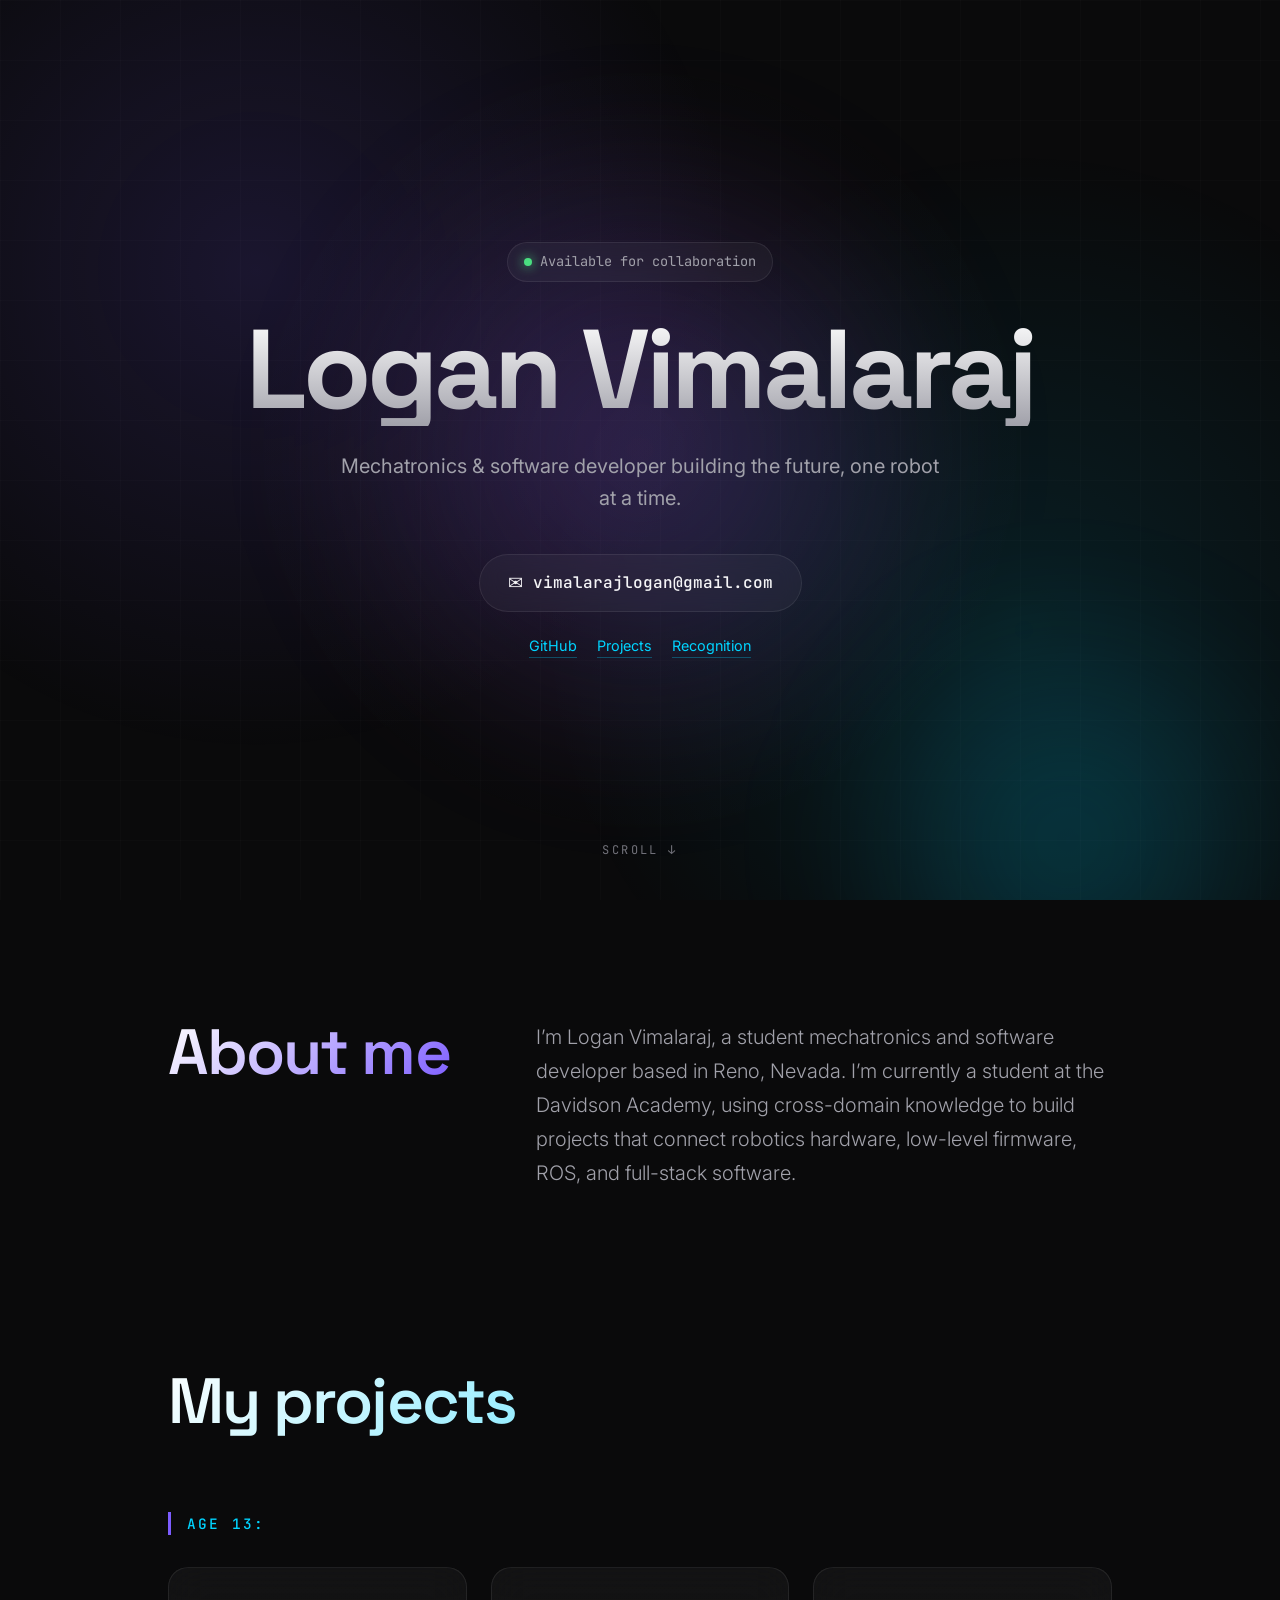
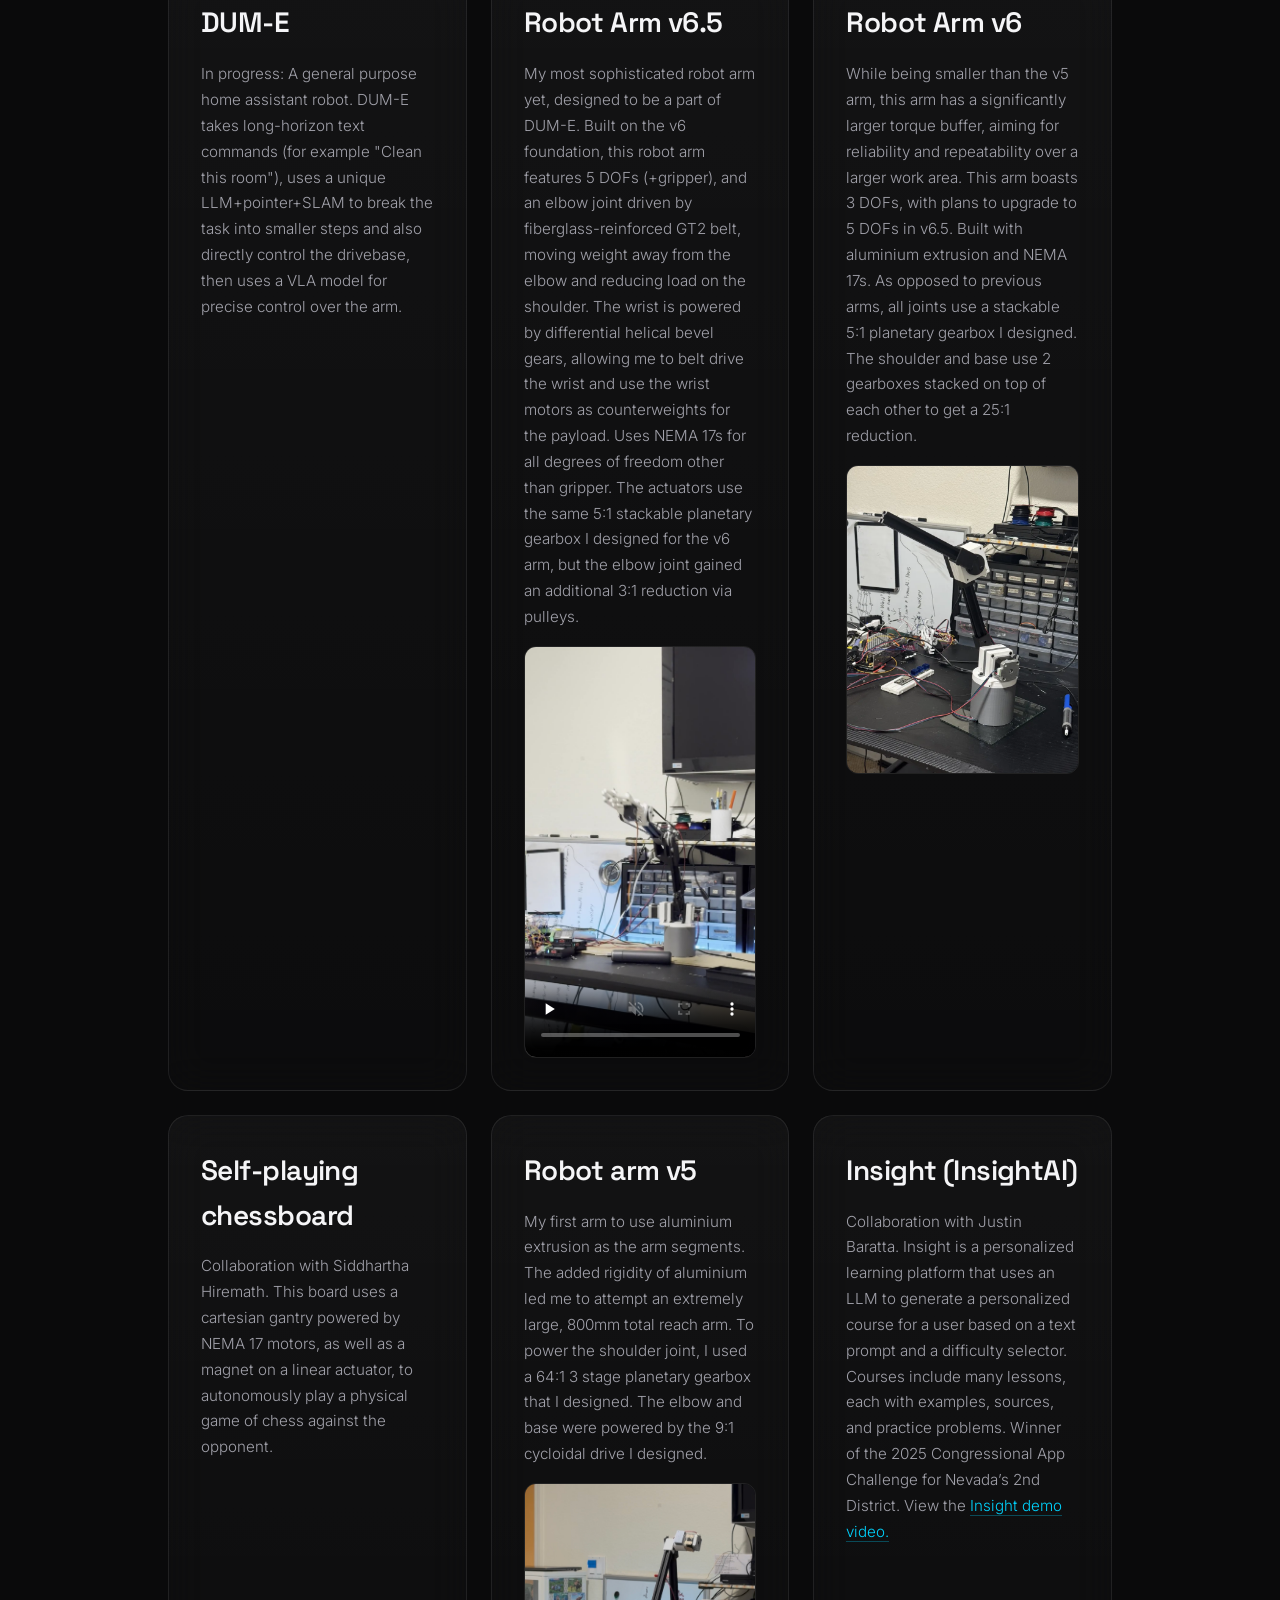
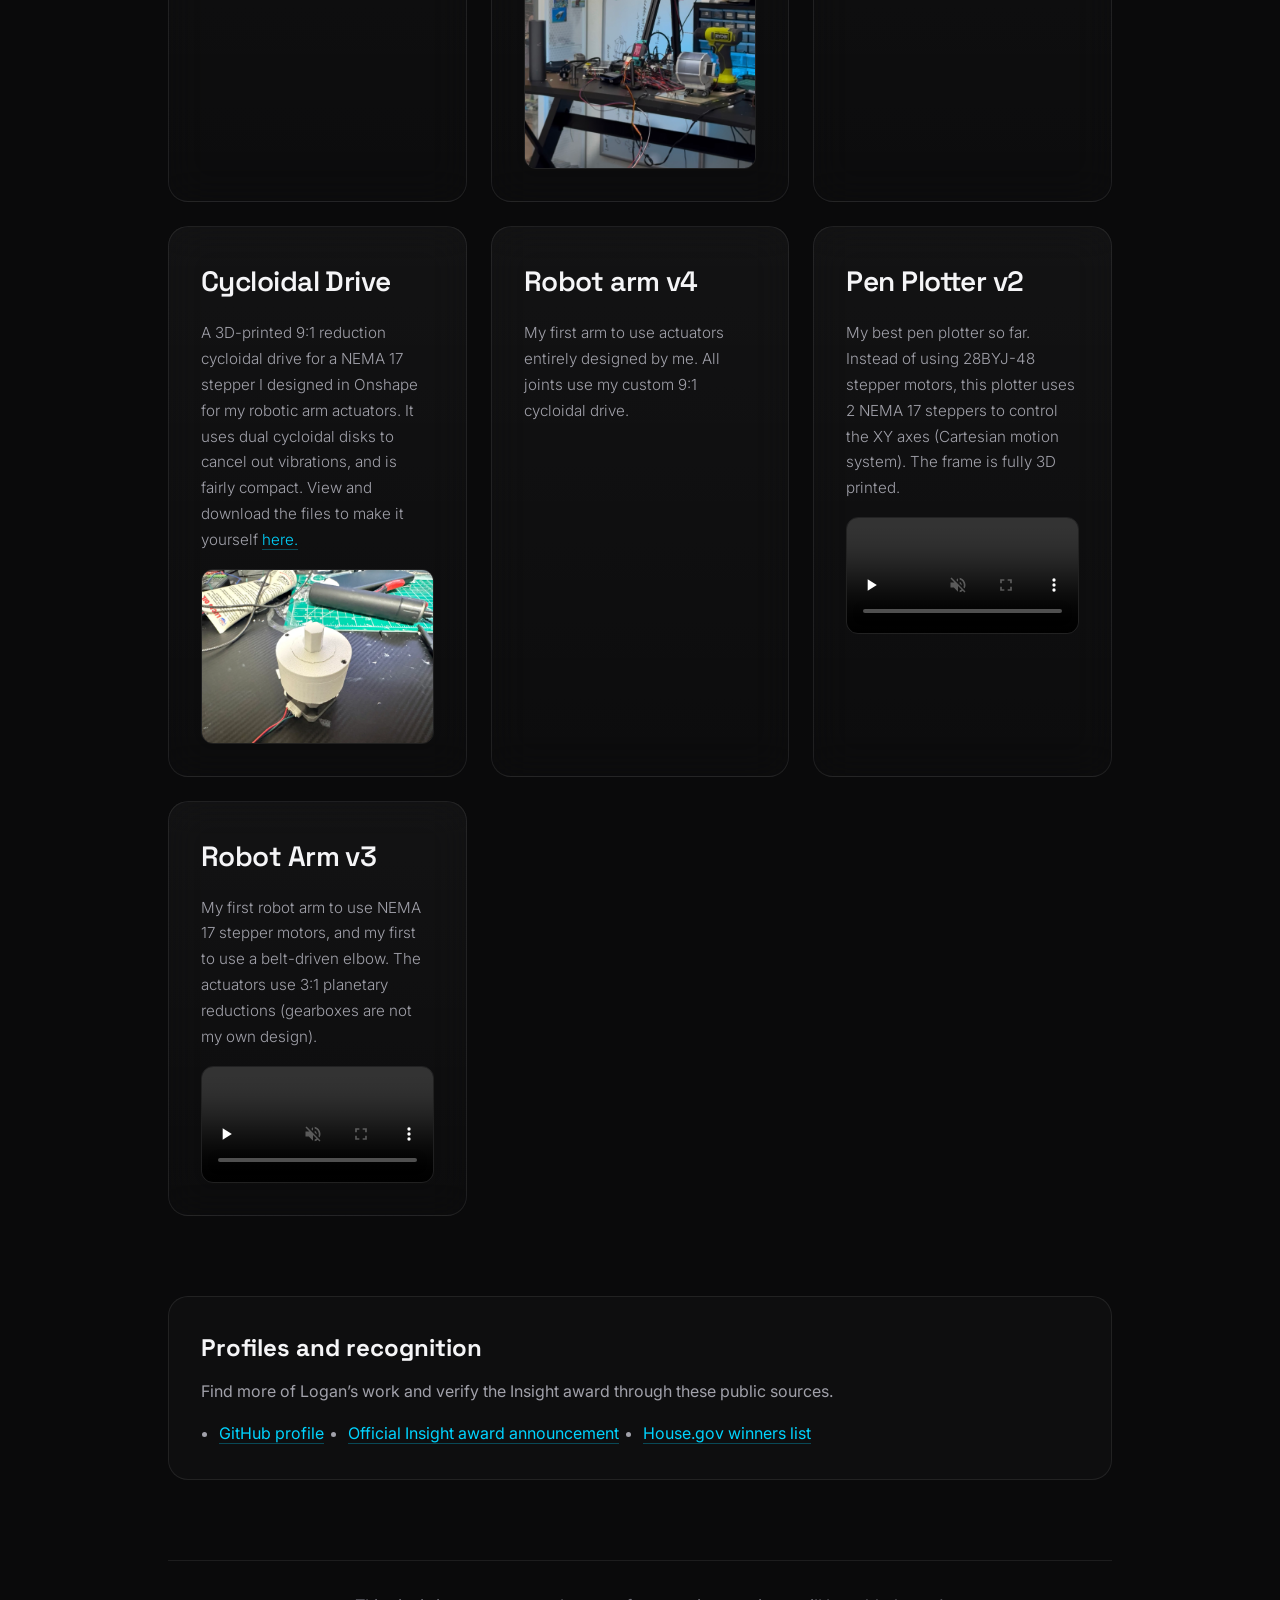
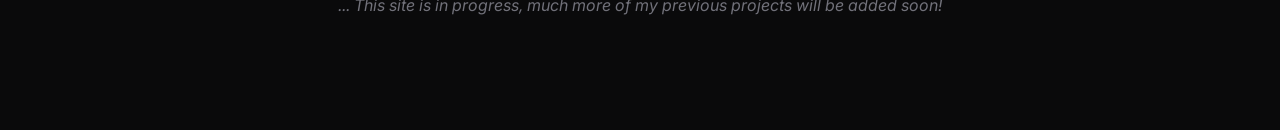
==== index.html @ 2fd448eb "Improve portfolio SEO and project discoverability" ====
<!doctype html>
<html lang="en">
    <head>
        <meta charset="UTF-8" />
        <meta name="viewport" content="width=device-width, initial-scale=1.0" />
        <meta
            name="description"
            content="Logan Vimalaraj is a student mechatronics and software developer in Reno, Nevada, building robot arms, autonomous robots, embedded systems, and AI tools."
        />
        <meta name="robots" content="index,follow,max-image-preview:large" />
        <link rel="canonical" href="https://loganoe.github.io/" />
        <meta name="theme-color" content="#0a0a0b" />
        <meta property="og:type" content="profile" />
        <meta property="og:site_name" content="Logan Vimalaraj" />
        <meta property="og:title" content="Logan Vimalaraj | Robotics &amp; Software Developer" />
        <meta
            property="og:description"
            content="A portfolio of Logan Vimalaraj's robotics, mechatronics, embedded systems, and software projects."
        />
        <meta property="og:url" content="https://loganoe.github.io/" />
        <meta property="og:image" content="https://loganoe.github.io/social-card.jpg" />
        <meta property="og:image:alt" content="Robotic arm designed by Logan Vimalaraj" />
        <meta name="twitter:card" content="summary_large_image" />
        <meta name="twitter:title" content="Logan Vimalaraj | Robotics &amp; Software Developer" />
        <meta
            name="twitter:description"
            content="A portfolio of Logan Vimalaraj's robotics, mechatronics, embedded systems, and software projects."
        />
        <meta name="twitter:image" content="https://loganoe.github.io/social-card.jpg" />
        <link rel="icon" href="/favicon.svg" type="image/svg+xml" />
        <title>Logan Vimalaraj | Robotics &amp; Software Developer</title>
        <script type="application/ld+json">
            {
                "@context": "https://schema.org",
                "@graph": [
                    {
                        "@type": "WebSite",
                        "@id": "https://loganoe.github.io/#website",
                        "url": "https://loganoe.github.io/",
                        "name": "Logan Vimalaraj",
                        "description": "The personal portfolio of Logan Vimalaraj, a robotics and software developer.",
                        "inLanguage": "en-US"
                    },
                    {
                        "@type": "ProfilePage",
                        "@id": "https://loganoe.github.io/#profile",
                        "url": "https://loganoe.github.io/",
                        "name": "Logan Vimalaraj | Robotics & Software Developer",
                        "isPartOf": { "@id": "https://loganoe.github.io/#website" },
                        "mainEntity": { "@id": "https://loganoe.github.io/#person" },
                        "inLanguage": "en-US"
                    },
                    {
                        "@type": "Person",
                        "@id": "https://loganoe.github.io/#person",
                        "name": "Logan Vimalaraj",
                        "alternateName": "loganoe",
                        "url": "https://loganoe.github.io/",
                        "description": "Student mechatronics and software developer building robots, embedded systems, and AI tools.",
                        "jobTitle": "Student mechatronics and software developer",
                        "homeLocation": {
                            "@type": "Place",
                            "name": "Reno, Nevada"
                        },
                        "sameAs": ["https://github.com/loganoe"]
                    }
                ]
            }
        </script>
        <link rel="preconnect" href="https://fonts.googleapis.com" />
        <link rel="preconnect" href="https://fonts.gstatic.com" crossorigin />
        <link
            href="https://fonts.googleapis.com/css2?family=Inter:wght@300;400;500;600;700&family=Space+Grotesk:wght@400;500;600;700&family=JetBrains+Mono:wght@400;500&display=swap"
            rel="stylesheet"
        />
        <style>
            * {
                box-sizing: border-box;
                margin: 0;
                padding: 0;
            }

            :root {
                --bg: #0a0a0b;
                --bg-elevated: #131316;
                --border: rgba(255, 255, 255, 0.08);
                --border-hover: rgba(255, 255, 255, 0.18);
                --text: #f5f5f7;
                --text-dim: #a1a1aa;
                --text-faint: #71717a;
                --accent: #7c5cff;
                --accent-2: #00d4ff;
                --gradient-1: linear-gradient(135deg, #7c5cff 0%, #00d4ff 100%);
                --gradient-2: linear-gradient(135deg, #ff6b9d 0%, #7c5cff 100%);
            }

            html {
                scroll-behavior: smooth;
            }

            body {
                font-family:
                    "Inter",
                    -apple-system,
                    BlinkMacSystemFont,
                    sans-serif;
                color: var(--text);
                background-color: var(--bg);
                overflow-x: hidden;
                line-height: 1.6;
                -webkit-font-smoothing: antialiased;
                -moz-osx-font-smoothing: grayscale;
            }

            /* Animated background */
            body::before {
                content: "";
                position: fixed;
                top: 0;
                left: 0;
                width: 100%;
                height: 100%;
                background:
                    radial-gradient(
                        circle at 20% 30%,
                        rgba(124, 92, 255, 0.15) 0%,
                        transparent 40%
                    ),
                    radial-gradient(
                        circle at 80% 70%,
                        rgba(0, 212, 255, 0.1) 0%,
                        transparent 40%
                    ),
                    radial-gradient(
                        circle at 50% 50%,
                        rgba(255, 107, 157, 0.05) 0%,
                        transparent 50%
                    );
                pointer-events: none;
                z-index: 0;
            }

            /* Grid overlay */
            body::after {
                content: "";
                position: fixed;
                top: 0;
                left: 0;
                width: 100%;
                height: 100%;
                background-image:
                    linear-gradient(
                        rgba(255, 255, 255, 0.015) 1px,
                        transparent 1px
                    ),
                    linear-gradient(
                        90deg,
                        rgba(255, 255, 255, 0.015) 1px,
                        transparent 1px
                    );
                background-size: 60px 60px;
                pointer-events: none;
                z-index: 0;
            }

            /* Hero / Namecard */
            #namecard {
                position: relative;
                width: 100vw;
                height: 100vh;
                min-height: 700px;
                display: flex;
                align-items: center;
                justify-content: center;
                flex-direction: column;
                z-index: 1;
                overflow: hidden;
            }

            #namecard::before {
                content: "";
                position: absolute;
                width: 800px;
                height: 800px;
                border-radius: 50%;
                background: radial-gradient(
                    circle,
                    rgba(124, 92, 255, 0.25) 0%,
                    transparent 60%
                );
                filter: blur(60px);
                animation: float 12s ease-in-out infinite;
            }

            #namecard::after {
                content: "";
                position: absolute;
                width: 600px;
                height: 600px;
                border-radius: 50%;
                background: radial-gradient(
                    circle,
                    rgba(0, 212, 255, 0.2) 0%,
                    transparent 60%
                );
                filter: blur(60px);
                animation: float 15s ease-in-out infinite reverse;
                top: 60%;
                left: 60%;
            }

            @keyframes float {
                0%,
                100% {
                    transform: translate(0, 0) scale(1);
                }
                33% {
                    transform: translate(50px, -30px) scale(1.05);
                }
                66% {
                    transform: translate(-30px, 50px) scale(0.95);
                }
            }

            .hero-content {
                position: relative;
                z-index: 2;
                text-align: center;
                padding: 0 20px;
            }

            .hero-tag {
                display: inline-flex;
                align-items: center;
                gap: 8px;
                padding: 8px 16px;
                background: rgba(255, 255, 255, 0.04);
                border: 1px solid var(--border);
                border-radius: 100px;
                font-size: 0.85rem;
                color: var(--text-dim);
                margin-bottom: 32px;
                backdrop-filter: blur(10px);
                font-family: "JetBrains Mono", monospace;
            }

            .hero-tag .dot {
                width: 8px;
                height: 8px;
                background: #4ade80;
                border-radius: 50%;
                box-shadow: 0 0 12px #4ade80;
                animation: pulse 2s ease-in-out infinite;
            }

            @keyframes pulse {
                0%,
                100% {
                    opacity: 1;
                }
                50% {
                    opacity: 0.5;
                }
            }

            #name {
                font-family: "Space Grotesk", sans-serif;
                font-size: clamp(3rem, 10vw, 7rem);
                font-weight: 700;
                letter-spacing: -0.04em;
                line-height: 1;
                background: linear-gradient(180deg, #ffffff 0%, #a1a1aa 100%);
                -webkit-background-clip: text;
                background-clip: text;
                -webkit-text-fill-color: transparent;
                margin-bottom: 24px;
            }

            .hero-subtitle {
                font-size: clamp(1rem, 2vw, 1.25rem);
                color: var(--text-dim);
                margin-bottom: 40px;
                max-width: 600px;
                margin-left: auto;
                margin-right: auto;
            }

            .profile-links {
                display: flex;
                justify-content: center;
                gap: 20px;
                margin-top: 22px;
                font-size: 0.9rem;
            }

            .profile-links a,
            .recognition a {
                color: var(--accent-2);
                text-decoration: none;
                border-bottom: 1px solid rgba(0, 212, 255, 0.3);
            }

            .profile-links a:hover,
            .profile-links a:focus-visible,
            .recognition a:hover,
            .recognition a:focus-visible {
                color: var(--text);
                border-bottom-color: var(--accent-2);
            }

            #email {
                display: inline-flex;
                align-items: center;
                gap: 10px;
                padding: 14px 28px;
                background: rgba(255, 255, 255, 0.04);
                border: 1px solid var(--border);
                border-radius: 100px;
                color: var(--text) !important;
                text-decoration: none;
                font-size: 1rem;
                font-weight: 500;
                transition: all 0.3s ease;
                backdrop-filter: blur(10px);
                font-family: "JetBrains Mono", monospace;
            }

            #email:hover {
                background: rgba(255, 255, 255, 0.08);
                border-color: var(--border-hover);
                transform: translateY(-2px);
                box-shadow: 0 10px 40px rgba(124, 92, 255, 0.2);
            }

            #email::before {
                content: "✉";
                font-size: 1.1rem;
            }

            .scroll-indicator {
                position: absolute;
                bottom: 40px;
                left: 50%;
                transform: translateX(-50%);
                color: var(--text-faint);
                font-size: 0.75rem;
                letter-spacing: 0.2em;
                font-family: "JetBrains Mono", monospace;
                text-transform: uppercase;
                animation: bounce 2s ease-in-out infinite;
                z-index: 2;
            }

            @keyframes bounce {
                0%,
                100% {
                    transform: translate(-50%, 0);
                    opacity: 0.6;
                }
                50% {
                    transform: translate(-50%, 8px);
                    opacity: 1;
                }
            }

            /* About */
            #about {
                position: relative;
                z-index: 1;
                width: min(80vw, 1400px);
                max-width: 1400px;
                margin: 0 auto;
                padding: 120px 40px 80px;
            }

            .about-grid {
                display: grid;
                grid-template-columns: 1fr 2fr;
                gap: 80px;
                align-items: start;
                margin-bottom: 160px;
            }

            #aboutheader {
                font-family: "Space Grotesk", sans-serif;
                font-size: clamp(2.5rem, 5vw, 4rem);
                font-weight: 600;
                letter-spacing: -0.03em;
                line-height: 1;
                background: linear-gradient(135deg, #ffffff 0%, #7c5cff 100%);
                -webkit-background-clip: text;
                background-clip: text;
                -webkit-text-fill-color: transparent;
            }

            #aboutcopy {
                font-size: 1.25rem;
                line-height: 1.7;
                color: var(--text-dim);
                font-weight: 300;
            }

            /* Projects */
            #myprojectsheader {
                font-family: "Space Grotesk", sans-serif;
                font-size: clamp(2.5rem, 5vw, 4rem);
                font-weight: 600;
                letter-spacing: -0.03em;
                margin-bottom: 60px;
                background: linear-gradient(135deg, #ffffff 0%, #00d4ff 100%);
                -webkit-background-clip: text;
                background-clip: text;
                -webkit-text-fill-color: transparent;
            }

            .agebracket {
                font-family: "JetBrains Mono", monospace;
                font-size: 0.9rem;
                font-weight: 500;
                color: var(--accent-2);
                margin: 40px 0 32px;
                padding-left: 16px;
                border-left: 3px solid var(--accent);
                text-transform: uppercase;
                letter-spacing: 0.15em;
            }

            .agebracket::before {
                content: "AGE ";
            }

            .projects-grid {
                display: grid;
                grid-template-columns: repeat(3, minmax(0, 1fr));
                gap: 24px;
            }

            .projectcard {
                position: relative;
                background: linear-gradient(
                    180deg,
                    rgba(255, 255, 255, 0.04) 0%,
                    rgba(255, 255, 255, 0.01) 100%
                );
                padding: 32px;
                border: 1px solid var(--border);
                border-radius: 20px;
                display: flex;
                flex-direction: column;
                gap: 16px;
                transition: all 0.4s cubic-bezier(0.16, 1, 0.3, 1);
                overflow: hidden;
                backdrop-filter: blur(20px);
            }

            .projectcard::before {
                content: "";
                position: absolute;
                top: 0;
                left: 0;
                right: 0;
                height: 1px;
                background: linear-gradient(
                    90deg,
                    transparent,
                    rgba(255, 255, 255, 0.2),
                    transparent
                );
                opacity: 0;
                transition: opacity 0.4s;
            }

            .projectcard:hover {
                transform: translateY(-4px);
                border-color: var(--border-hover);
                background: linear-gradient(
                    180deg,
                    rgba(255, 255, 255, 0.06) 0%,
                    rgba(255, 255, 255, 0.02) 100%
                );
                box-shadow:
                    0 20px 60px rgba(0, 0, 0, 0.5),
                    0 0 40px rgba(124, 92, 255, 0.1);
            }

            .projectcard:hover::before {
                opacity: 1;
            }

            .title {
                font-family: "Space Grotesk", sans-serif;
                font-size: 1.75rem;
                font-weight: 600;
                letter-spacing: -0.02em;
                color: var(--text);
            }

            .title-link {
                color: inherit;
                text-decoration: none;
            }

            .title-link:hover,
            .title-link:focus-visible {
                color: var(--accent-2);
            }

            .description {
                font-size: 0.95rem;
                line-height: 1.7;
                color: var(--text-dim);
                font-weight: 300;
            }

            .projectcard video,
            .projectcard img {
                width: 100%;
                height: auto;
                border-radius: 12px;
                border: 1px solid var(--border);
            }

            .white {
                color: var(--accent-2);
                text-decoration: none;
                border-bottom: 1px solid rgba(0, 212, 255, 0.3);
                transition: all 0.2s;
            }

            .white:hover {
                color: #ffffff;
                border-bottom-color: var(--accent-2);
            }

            .closing-note {
                margin-top: 80px;
                padding: 32px;
                text-align: center;
                color: var(--text-faint);
                font-style: italic;
                font-size: 1rem;
                border-top: 1px solid var(--border);
            }

            .recognition {
                margin-top: 80px;
                padding: 32px;
                border: 1px solid var(--border);
                border-radius: 20px;
                background: rgba(255, 255, 255, 0.02);
            }

            .recognition h2 {
                font-family: "Space Grotesk", sans-serif;
                font-size: 1.5rem;
                margin-bottom: 12px;
            }

            .recognition p {
                color: var(--text-dim);
                margin-bottom: 16px;
            }

            .recognition ul {
                display: flex;
                flex-wrap: wrap;
                gap: 12px 24px;
                padding-left: 18px;
                color: var(--text-dim);
            }

            a:focus-visible {
                outline: 2px solid var(--accent-2);
                outline-offset: 4px;
            }

            @media (max-width: 1100px) {
                .projects-grid {
                    grid-template-columns: repeat(2, minmax(0, 1fr));
                }
            }

            @media (max-width: 768px) {
                .about-grid {
                    grid-template-columns: 1fr;
                    gap: 32px;
                    margin-bottom: 100px;
                }

                #about {
                    width: auto;
                    max-width: none;
                    padding: 80px 24px 60px;
                }

                .projects-grid {
                    grid-template-columns: 1fr;
                }

                .projectcard {
                    padding: 24px;
                }
            }
        </style>
    </head>
    <body>
        <header id="namecard">
            <div class="hero-content">
                <div class="hero-tag">
                    <span class="dot"></span>
                    <span>Available for collaboration</span>
                </div>
                <h1 id="name">Logan Vimalaraj</h1>
                <p class="hero-subtitle">
                    Mechatronics &amp; software developer building the future,
                    one robot at a time.
                </p>
                <a id="email" href="mailto:vimalarajlogan@gmail.com"
                    >vimalarajlogan@gmail.com</a
                >
                <nav class="profile-links" aria-label="Profile links">
                    <a href="https://github.com/loganoe" rel="me">GitHub</a>
                    <a href="#projects">Projects</a>
                    <a href="#recognition">Recognition</a>
                </nav>
            </div>
            <div class="scroll-indicator">Scroll ↓</div>
        </header>

        <main id="about">
            <div class="about-grid">
                <h2 id="aboutheader">About me</h2>
                <p id="aboutcopy">
                    I’m Logan Vimalaraj, a student mechatronics and software
                    developer based in Reno, Nevada. I’m currently a student at
                    the Davidson Academy, using cross-domain knowledge to build
                    projects that connect robotics hardware, low-level firmware,
                    ROS, and full-stack software.
                </p>
            </div>

            <h2 id="myprojectsheader">My projects</h2>
            <h3 class="agebracket">13:</h3>

            <div id="projects" class="projects-grid">
                <article class="projectcard">
                    <h4 class="title">DUM-E</h4>
                    <p class="description">
                        In progress: A general purpose home assistant robot.
                        DUM-E takes long-horizon text commands (for example
                        "Clean this room"), uses a unique LLM+pointer+SLAM to
                        break the task into smaller steps and also directly
                        control the drivebase, then uses a VLA model for precise
                        control over the arm.
                    </p>
                </article>

                <article class="projectcard">
                    <h4 class="title">
                        <a class="title-link" href="/projects/robot-arm-v65/"
                            >Robot Arm v6.5</a
                        >
                    </h4>
                    <p class="description">
                        My most sophisticated robot arm yet, designed to be a
                        part of DUM-E. Built on the v6 foundation, this robot
                        arm features 5 DOFs (+gripper), and an elbow joint driven
                        by fiberglass-reinforced GT2 belt, moving weight away
                        from the elbow and reducing load on the shoulder. The
                        wrist is powered by differential helical bevel gears,
                        allowing me to belt drive the wrist and use the wrist
                        motors as counterweights for the payload. Uses NEMA 17s
                        for all degrees of freedom other than gripper. The
                        actuators use the same 5:1 stackable planetary gearbox I
                        designed for the v6 arm, but the elbow joint gained an
                        additional 3:1 reduction via pulleys.
                    </p>
                    <video
                        src="v6_5arm.mp4"
                        poster="v6_5arm-poster.jpg"
                        width="1080"
                        height="1920"
                        preload="none"
                        controls
                        muted
                        playsinline
                    ></video>
                </article>

                <article class="projectcard">
                    <h4 class="title">Robot Arm v6</h4>
                    <p class="description">
                        While being smaller than the v5 arm, this arm has a
                        significantly larger torque buffer, aiming for
                        reliability and repeatability over a larger work area.
                        This arm boasts 3 DOFs, with plans to upgrade to 5 DOFs
                        in v6.5. Built with aluminium extrusion and NEMA 17s. As
                        opposed to previous arms, all joints use a stackable 5:1
                        planetary gearbox I designed. The shoulder and base use
                        2 gearboxes stacked on top of each other to get a 25:1
                        reduction.
                    </p>
                    <img
                        src="v6arm.webp"
                        alt="Robot Arm v6 with aluminium extrusion and NEMA 17 motors"
                        width="756"
                        height="1008"
                        loading="lazy"
                        decoding="async"
                    />
                </article>

                <article class="projectcard">
                    <h4 class="title">Self-playing chessboard</h4>
                    <p class="description">
                        Collaboration with Siddhartha Hiremath. This board uses
                        a cartesian gantry powered by NEMA 17 motors, as well as
                        a magnet on a linear actuator, to autonomously play a
                        physical game of chess against the opponent.
                    </p>
                </article>

                <article class="projectcard">
                    <h4 class="title">Robot arm v5</h4>
                    <p class="description">
                        My first arm to use aluminium extrusion as the arm
                        segments. The added rigidity of aluminium led me to
                        attempt an extremely large, 800mm total reach arm. To
                        power the shoulder joint, I used a 64:1 3 stage planetary
                        gearbox that I designed. The elbow and base were powered
                        by the 9:1 cycloidal drive I designed.
                    </p>
                    <img
                        src="v5.jpeg"
                        alt="Robot arm v5 prototype designed by Logan Vimalaraj"
                        width="1179"
                        height="1454"
                        loading="lazy"
                        decoding="async"
                    />
                </article>

                <article class="projectcard">
                    <h4 class="title">
                        <a class="title-link" href="/projects/insight/"
                            >Insight (InsightAI)</a
                        >
                    </h4>
                    <p class="description">
                        Collaboration with Justin Baratta. Insight is a
                        personalized learning platform that uses an LLM
                        to generate a personalized course for
                        a user based on a text prompt and a difficulty selector.
                        Courses include many lessons, each with examples,
                        sources, and practice problems. Winner of the 2025
                        Congressional App Challenge for Nevada’s 2nd District.
                        View the
                        <a
                            href="https://www.youtube.com/watch?v=CvaFKUh-MBM"
                            class="white"
                            >Insight demo video.</a
                        >
                    </p>
                </article>
            <article class="projectcard">
                <h4 class="title">Cycloidal Drive</h4>
                <p class="description">
                    A 3D-printed 9:1 reduction cycloidal drive for a NEMA 17
                    stepper I designed in Onshape for my robotic arm actuators.
                    It uses dual cycloidal disks to cancel out vibrations, and
                    is fairly compact. View and download the files to make it
                    yourself
                    <a
                        href="https://www.printables.com/model/1528707-91-3d-printed-cycloidal-drive-gearbox-for-nema-17/"
                        class="white"
                        >here.</a
                    >
                </p>
                <img
                    src="cycloidaldrive.webp"
                    alt="3D-printed 9:1 cycloidal drive gearbox for a NEMA 17 stepper motor"
                    width="1280"
                    height="960"
                    loading="lazy"
                    decoding="async"
                />
            </article>
            <article class="projectcard">
                <h4 class="title">Robot arm v4</h4>
                <p class="description">
                    My first arm to use actuators entirely designed by me. All joints use my custom 9:1 cycloidal drive.
                </p>
            </article>
            <article class="projectcard">
                <h4 class="title">Pen Plotter v2</h4>
                <p class="description">
                    My best pen plotter so far. Instead of using 28BYJ-48 stepper motors, this plotter uses 2 NEMA 17 steppers to control the XY axes (Cartesian motion system). The frame is fully 3D printed.
                </p>
                <video
                    src="penplotterv2trimmed.mp4"
                    width="1080"
                    height="1920"
                    preload="none"
                    controls
                    muted
                    playsinline
                ></video>
            </article>
            <article class="projectcard">
                <h4 class="title">Robot Arm v3</h4>
                <p class="description">
                    My first robot arm to use NEMA 17 stepper motors, and my first to use a belt-driven elbow. The actuators use 3:1 planetary reductions (gearboxes are not my own design).
                </p>
                <video
                    src="v3.mp4"
                    width="1080"
                    height="1920"
                    preload="none"
                    controls
                    muted
                    playsinline
                ></video>
            </article>
            </div>

            <section id="recognition" class="recognition" aria-labelledby="recognition-heading">
                <h2 id="recognition-heading">Profiles and recognition</h2>
                <p>
                    Find more of Logan’s work and verify the Insight award through
                    these public sources.
                </p>
                <ul>
                    <li><a href="https://github.com/loganoe" rel="me">GitHub profile</a></li>
                    <li>
                        <a href="https://www.congressionalappchallenge.us/25-NV02/"
                            >Official Insight award announcement</a
                        >
                    </li>
                    <li>
                        <a href="https://www.house.gov/educators-and-students/congressional-app-challenge"
                            >House.gov winners list</a
                        >
                    </li>
                </ul>
            </section>

            <p class="closing-note">
                ... This site is in progress, much more of my previous projects
                will be added soon!
            </p>
        </main>
    </body>
</html>
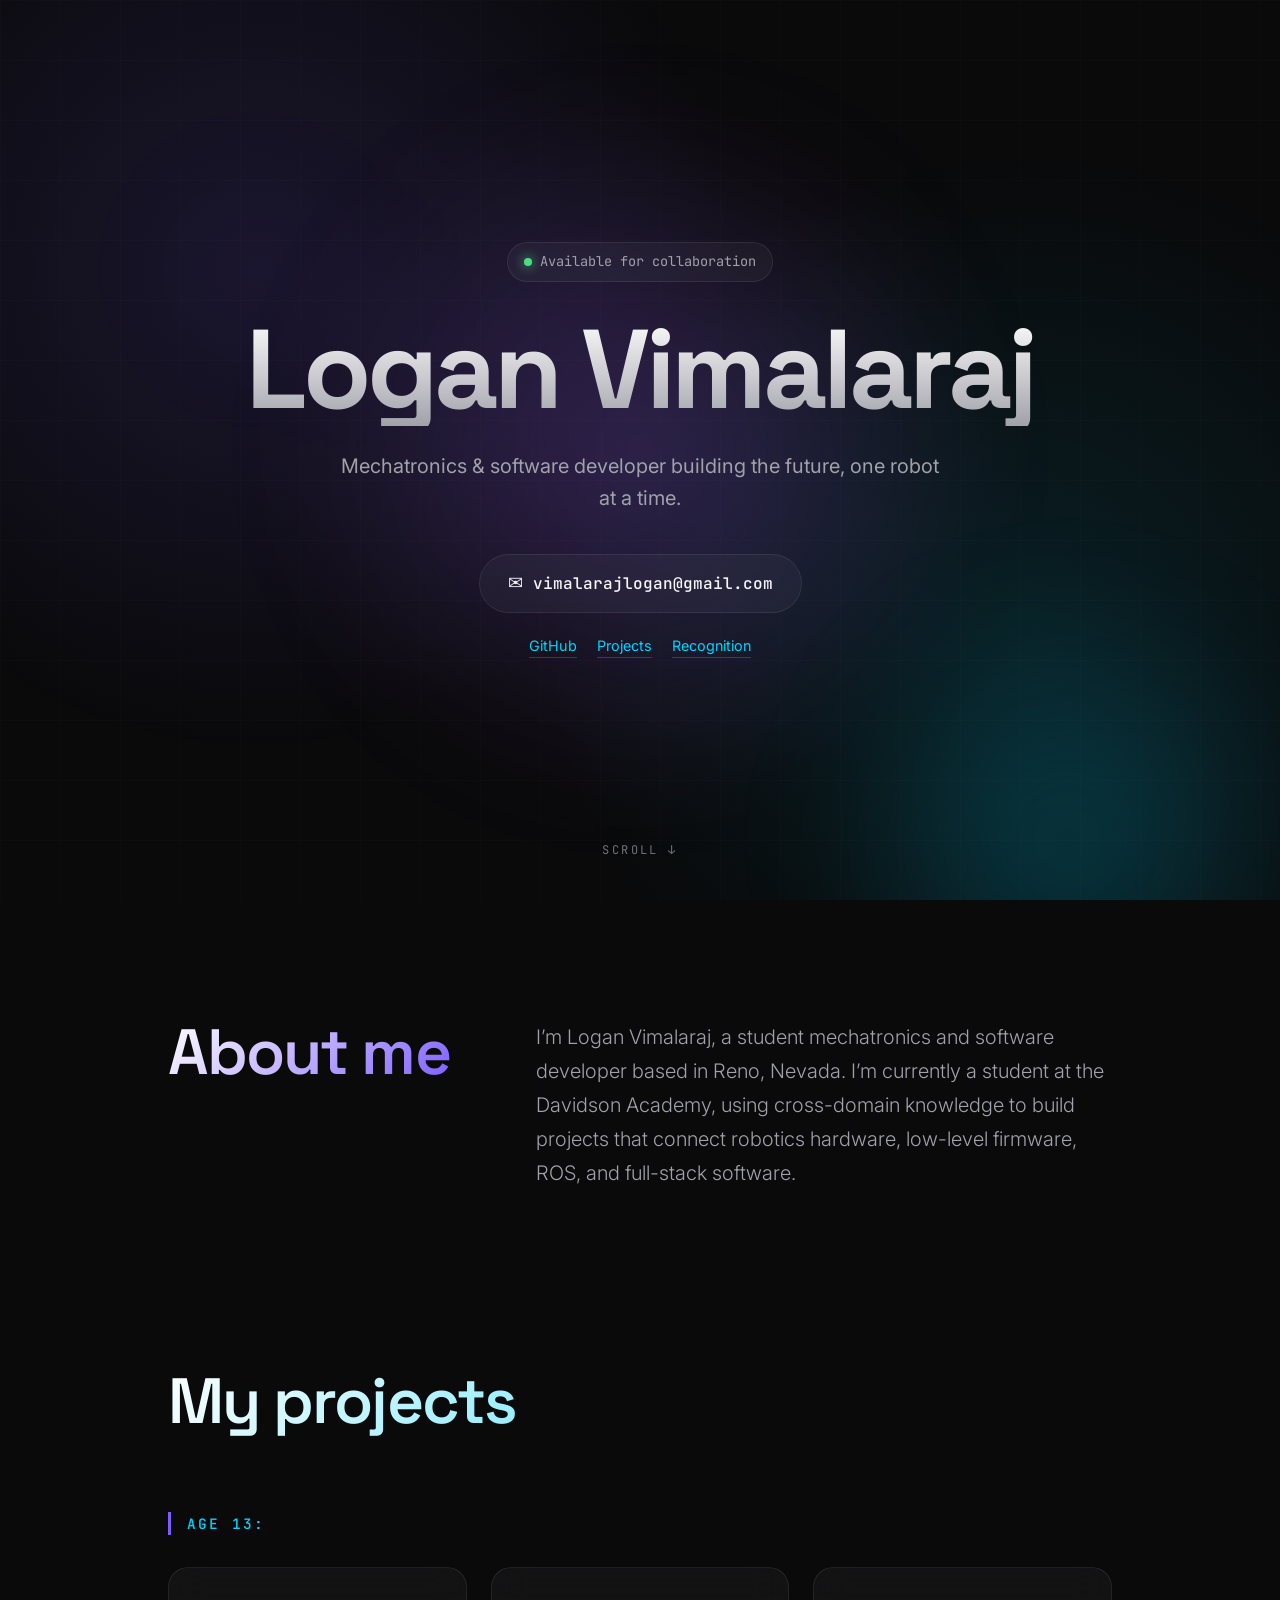
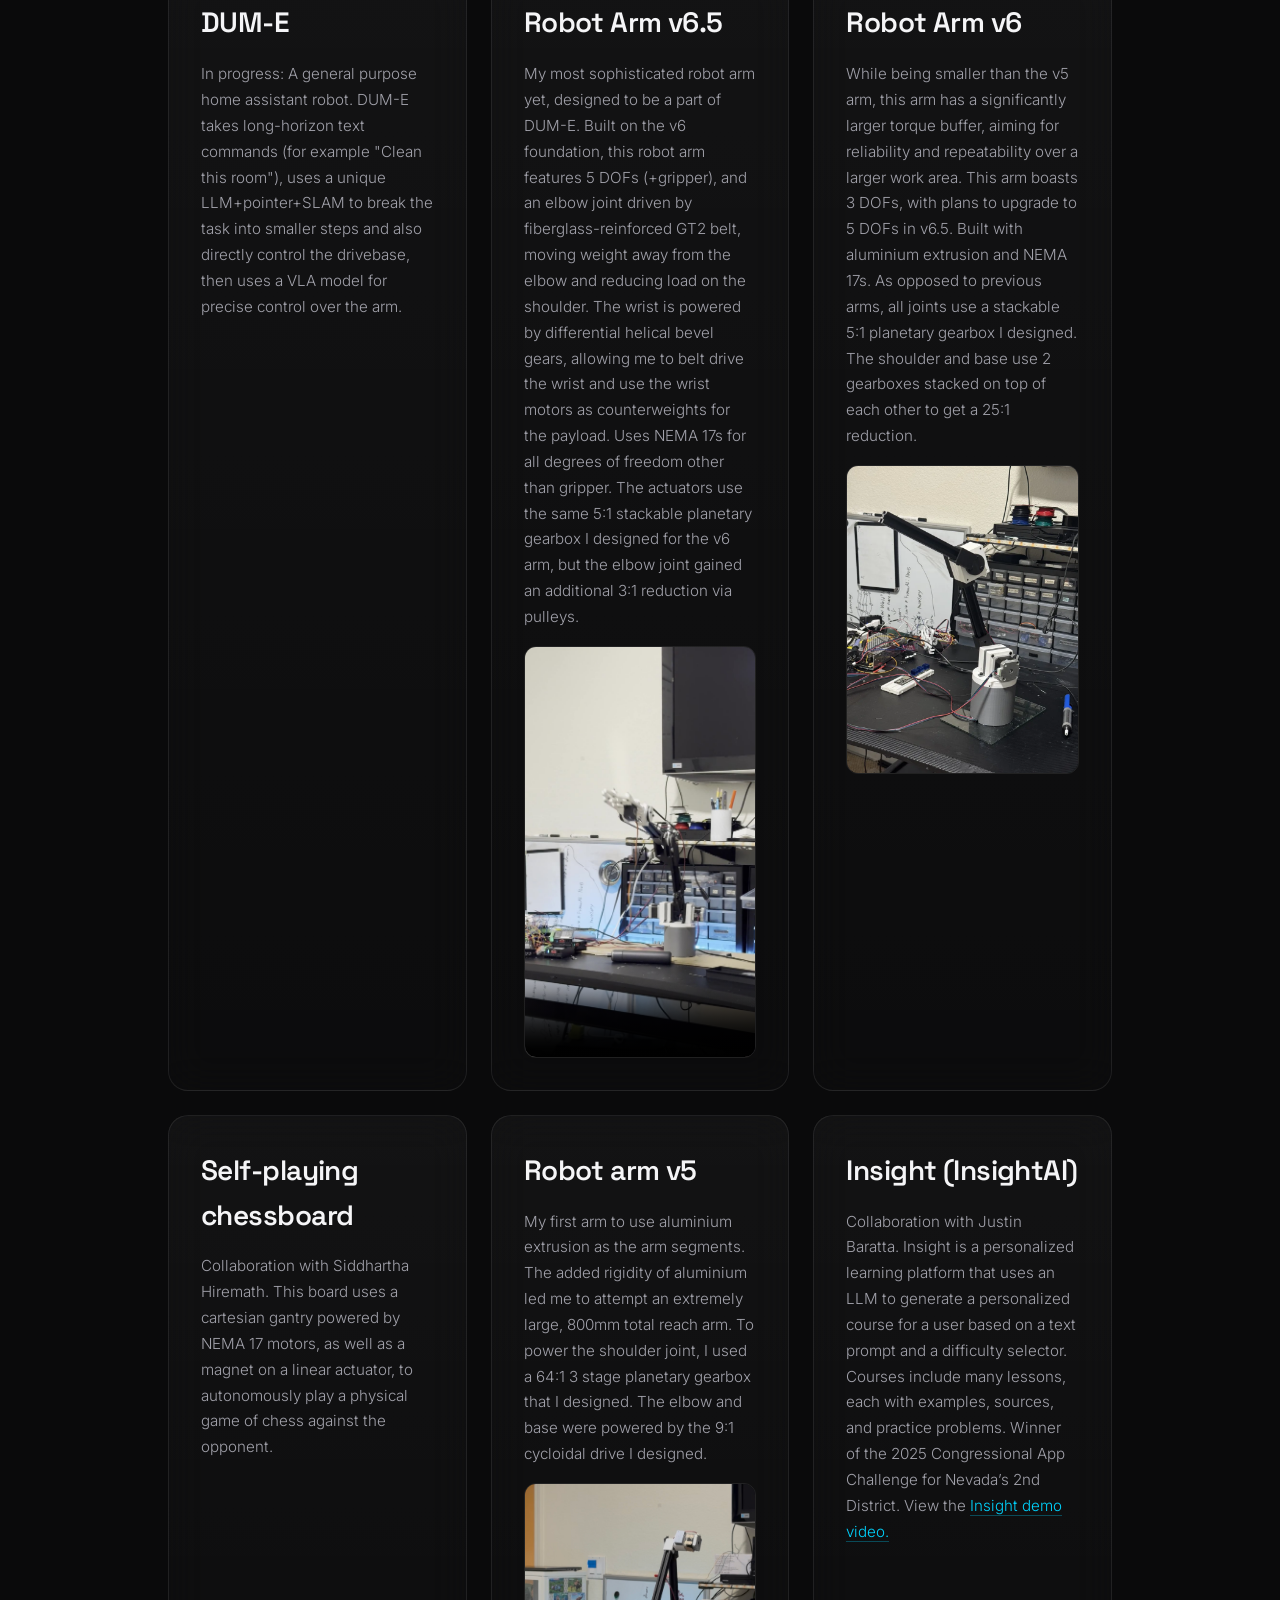
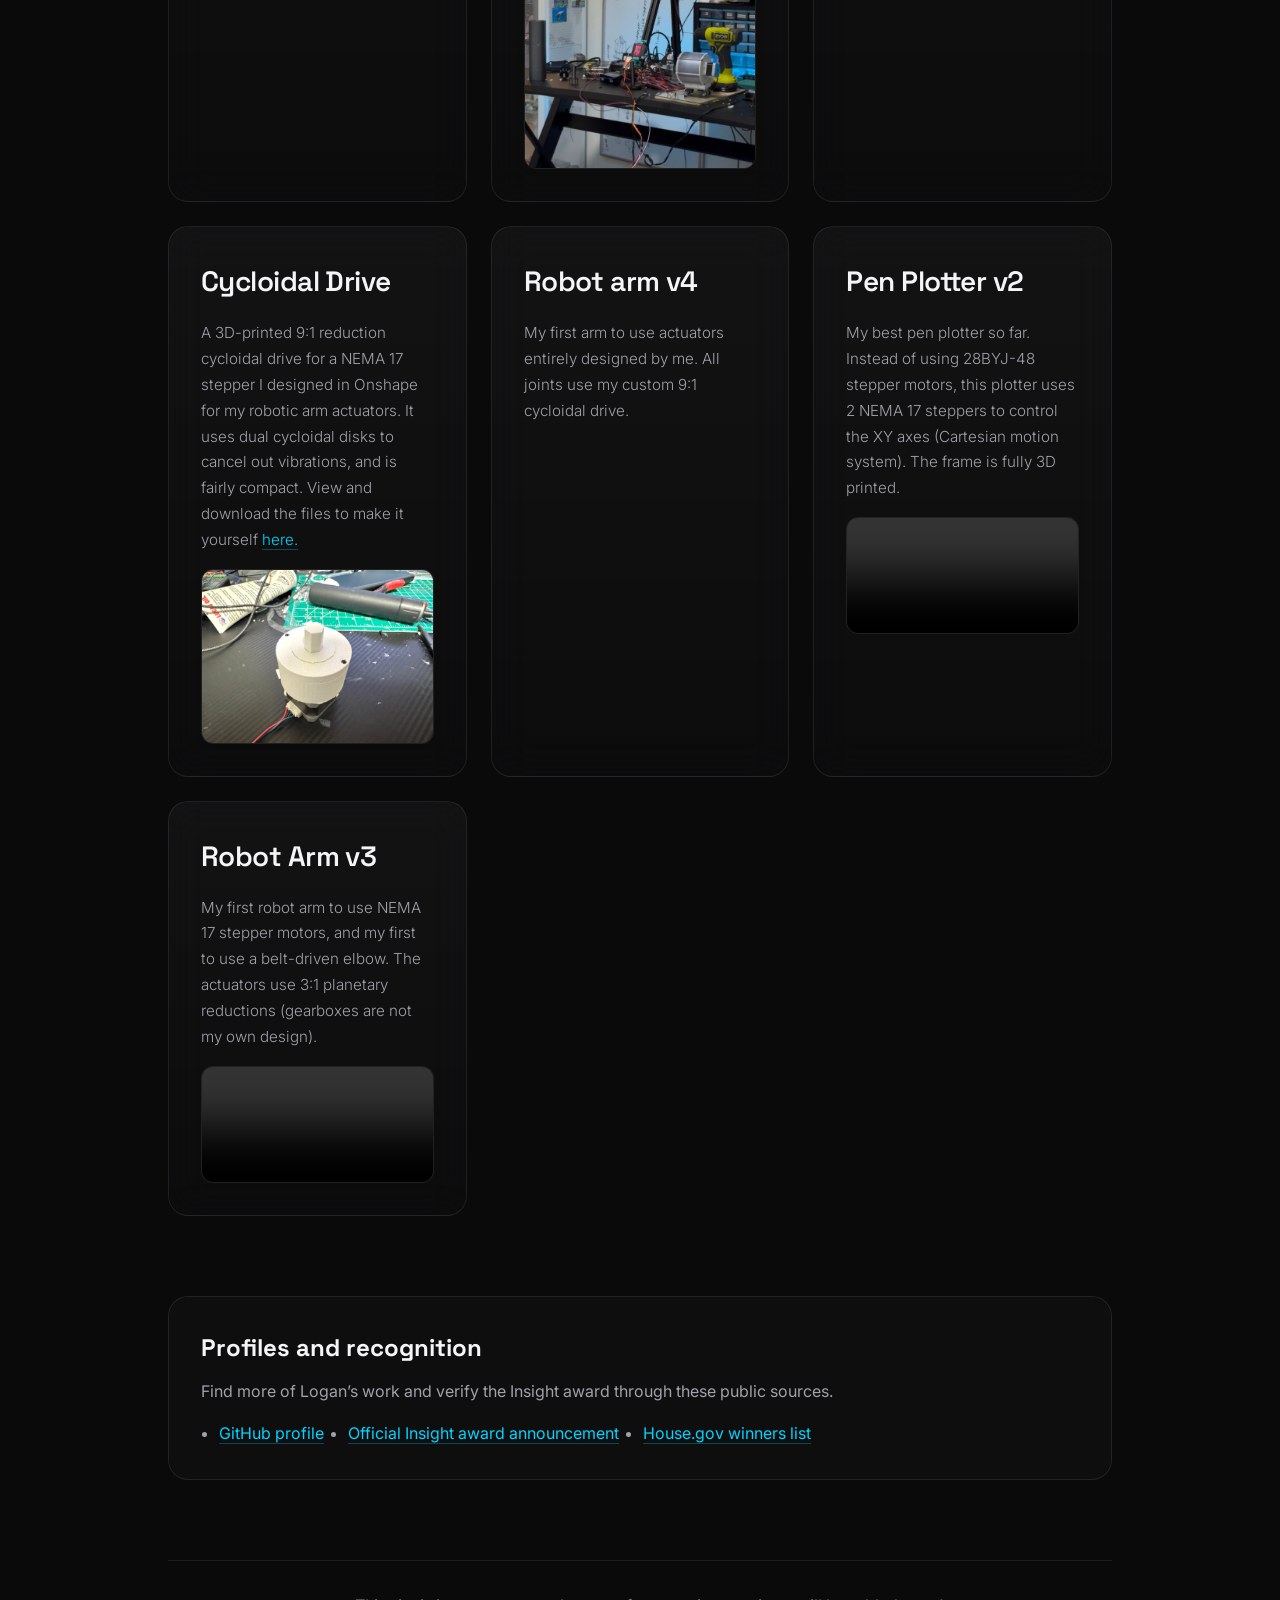
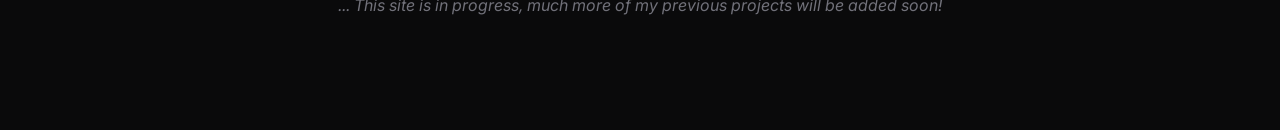
==== commit ebd326cb: "Add Search Console ownership verification" ====
--- a/index.html
+++ b/index.html
@@ -8,6 +8,7 @@
             content="Logan Vimalaraj is a student mechatronics and software developer in Reno, Nevada, building robot arms, autonomous robots, embedded systems, and AI tools."
         />
         <meta name="robots" content="index,follow,max-image-preview:large" />
+        <meta name="google-site-verification" content="V3ycE9FmNjY0cUEstvzuntGikPJLFxVwmBmqYo8mLmU" />
         <link rel="canonical" href="https://loganoe.github.io/" />
         <meta name="theme-color" content="#0a0a0b" />
         <meta property="og:type" content="profile" />
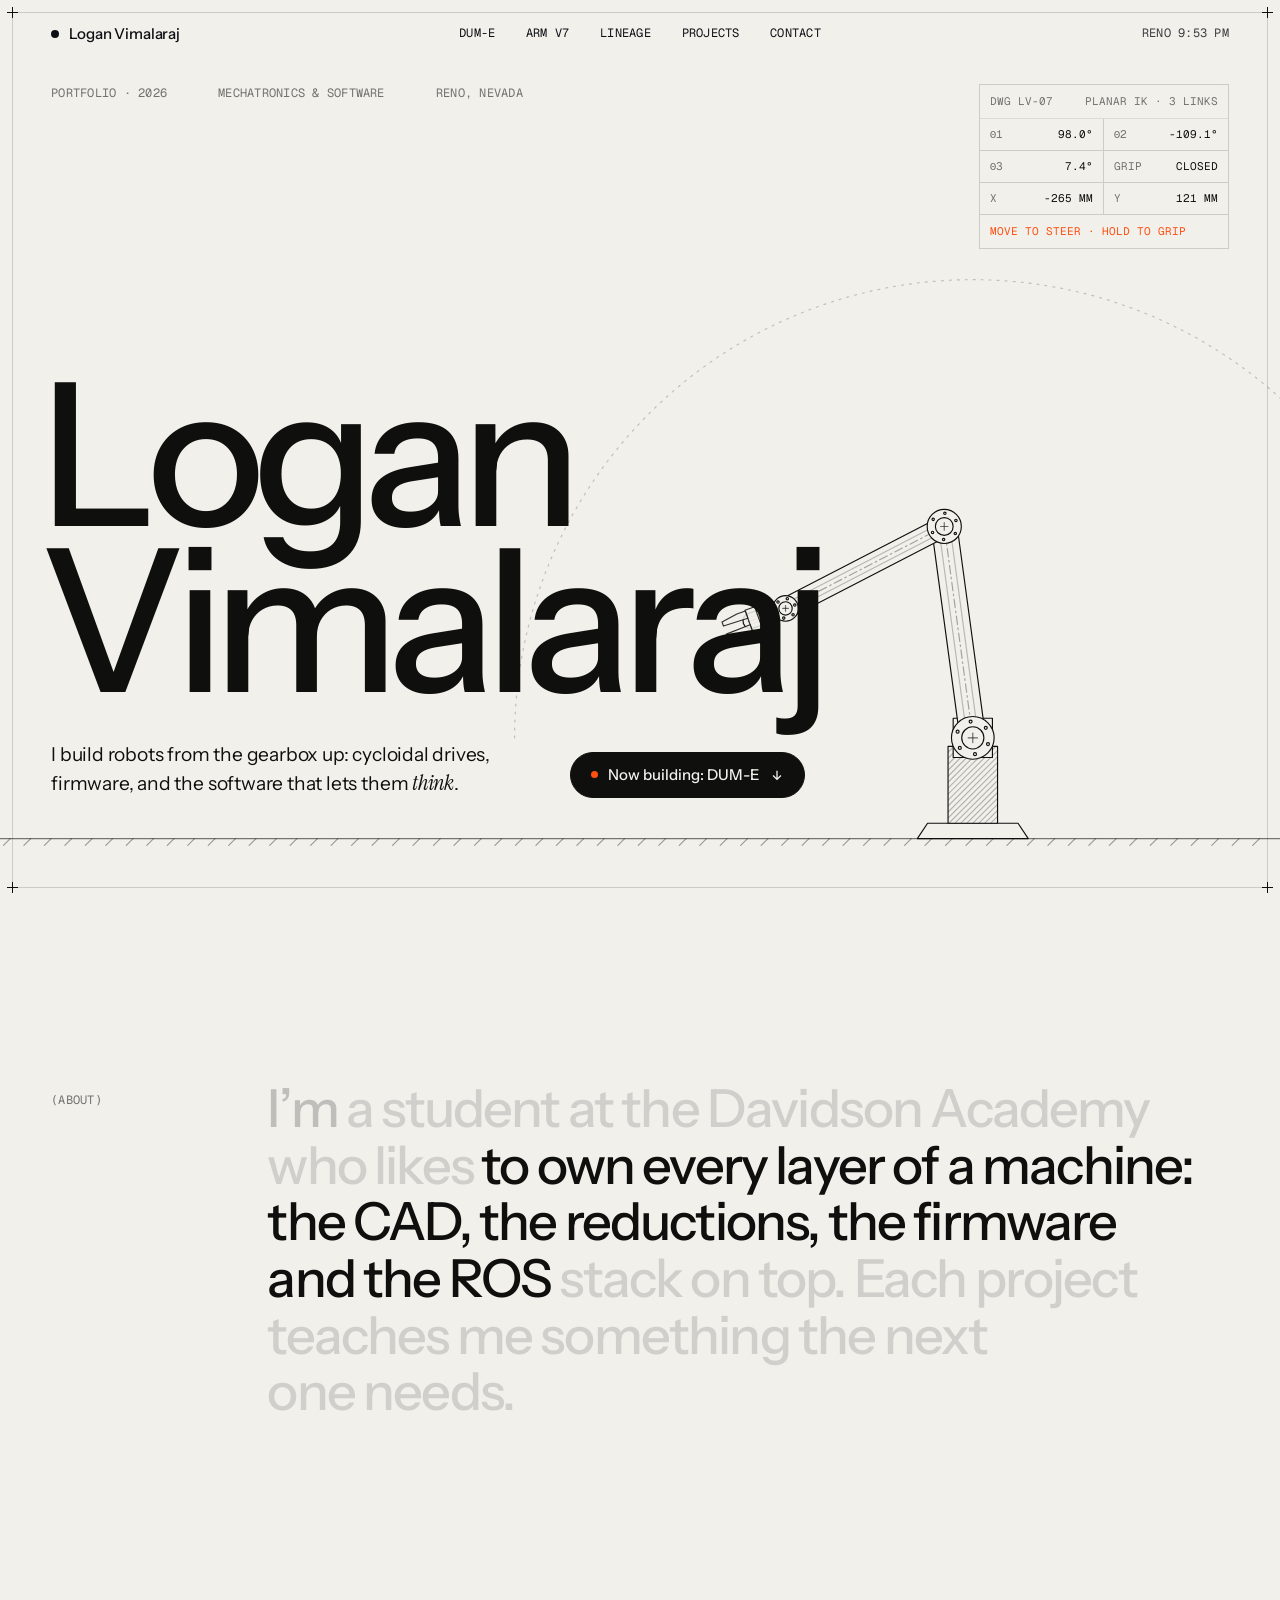
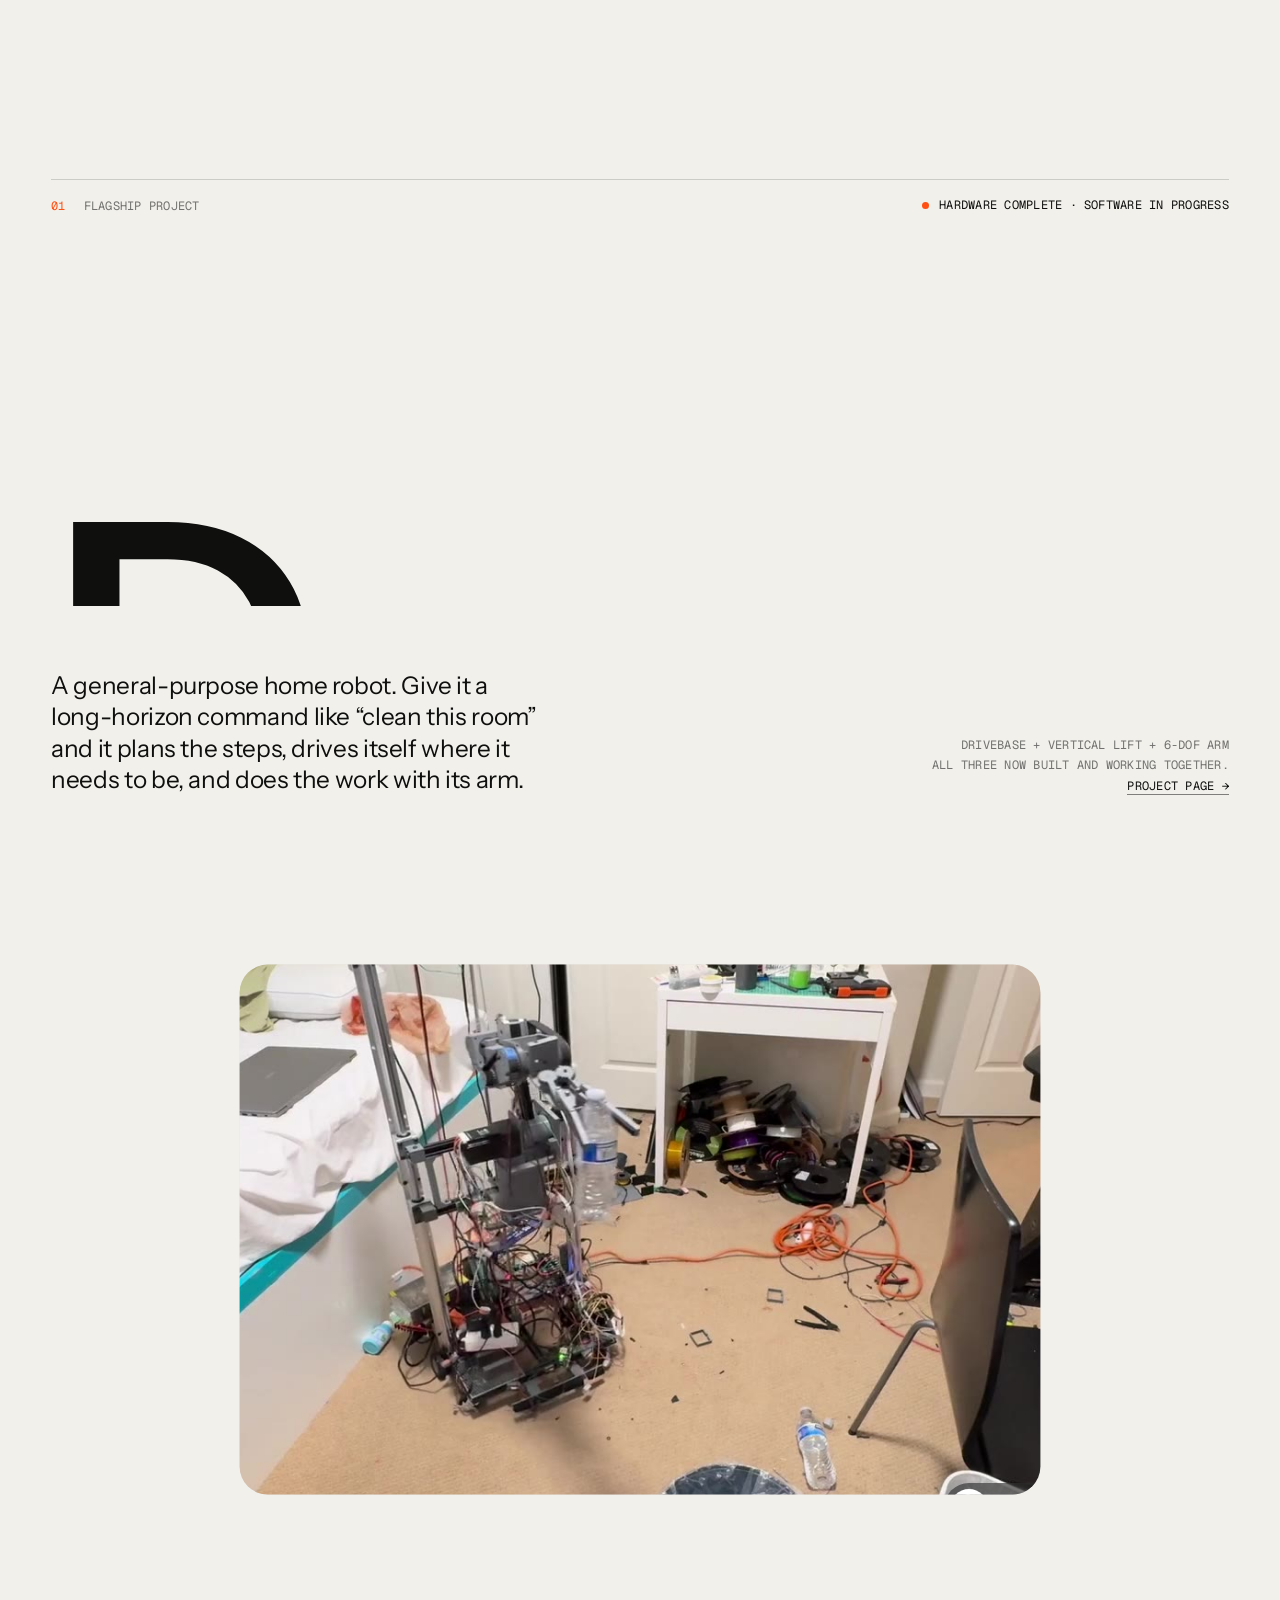
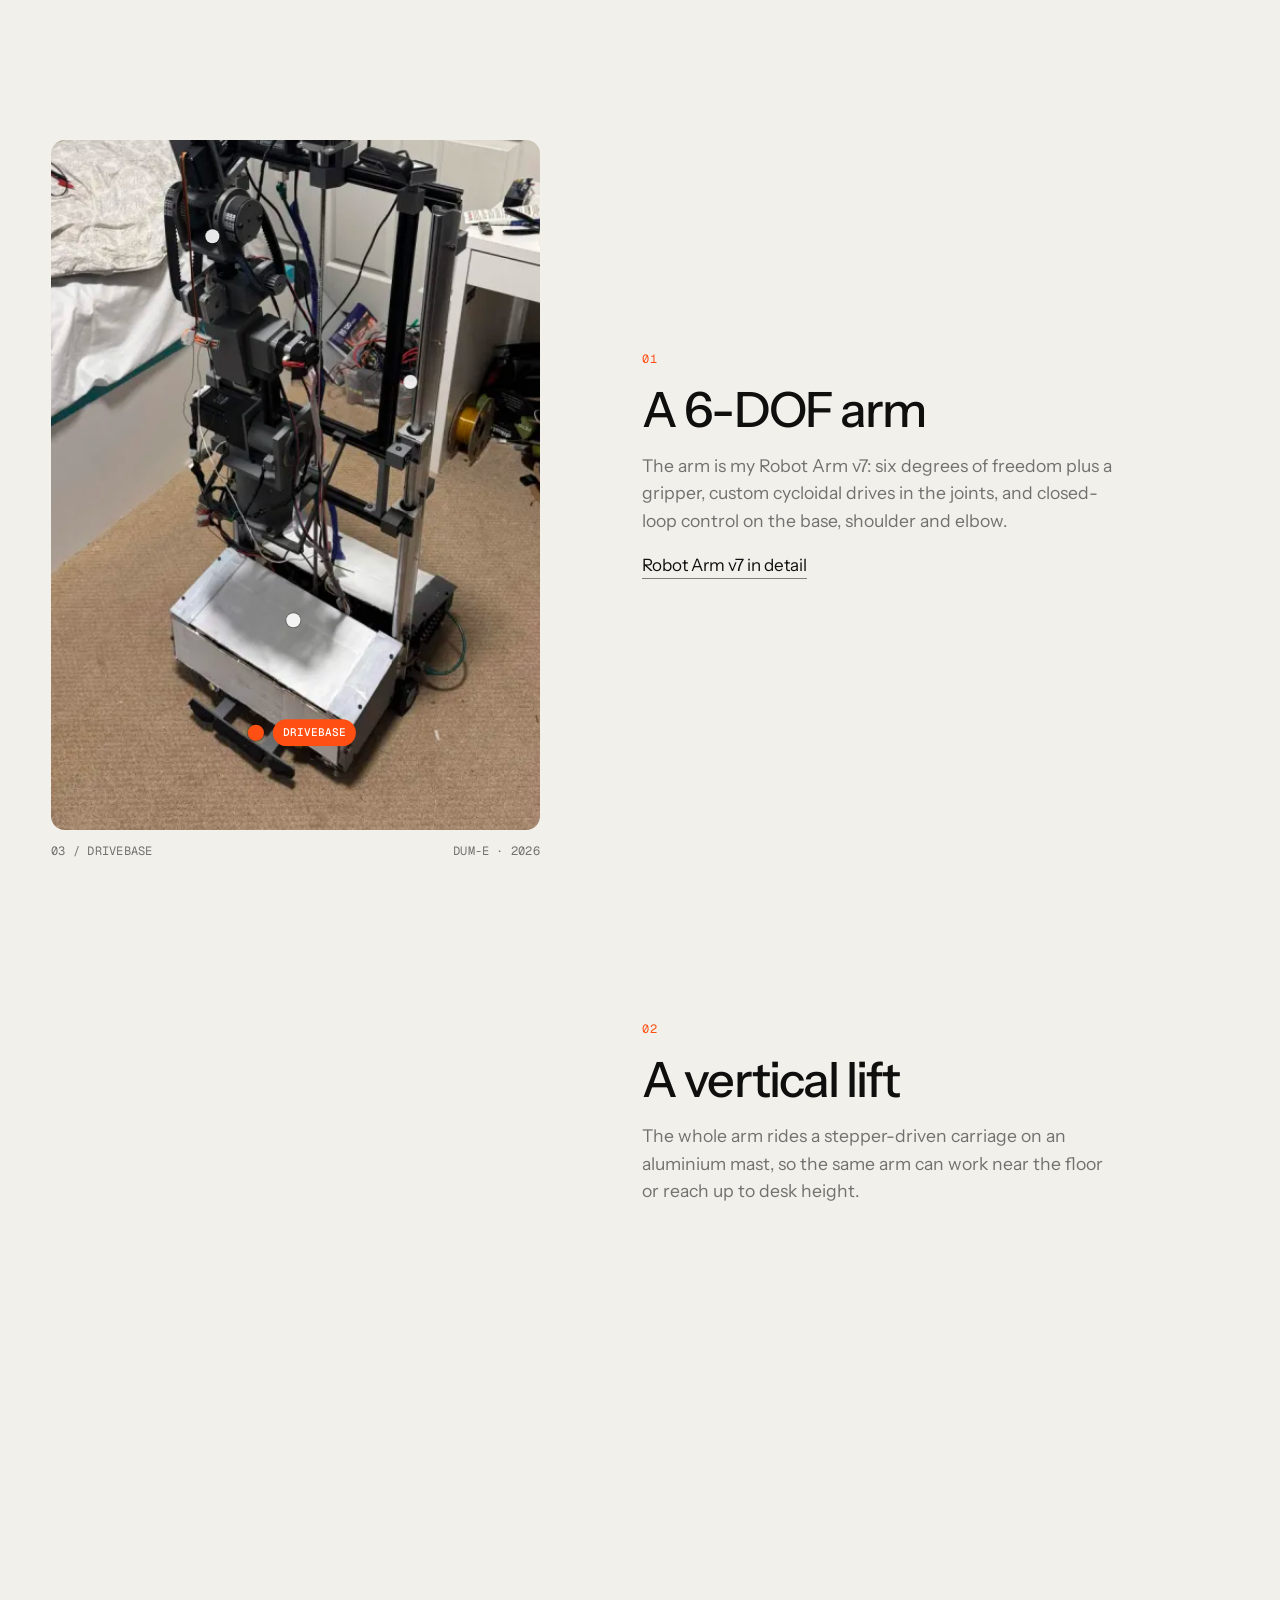
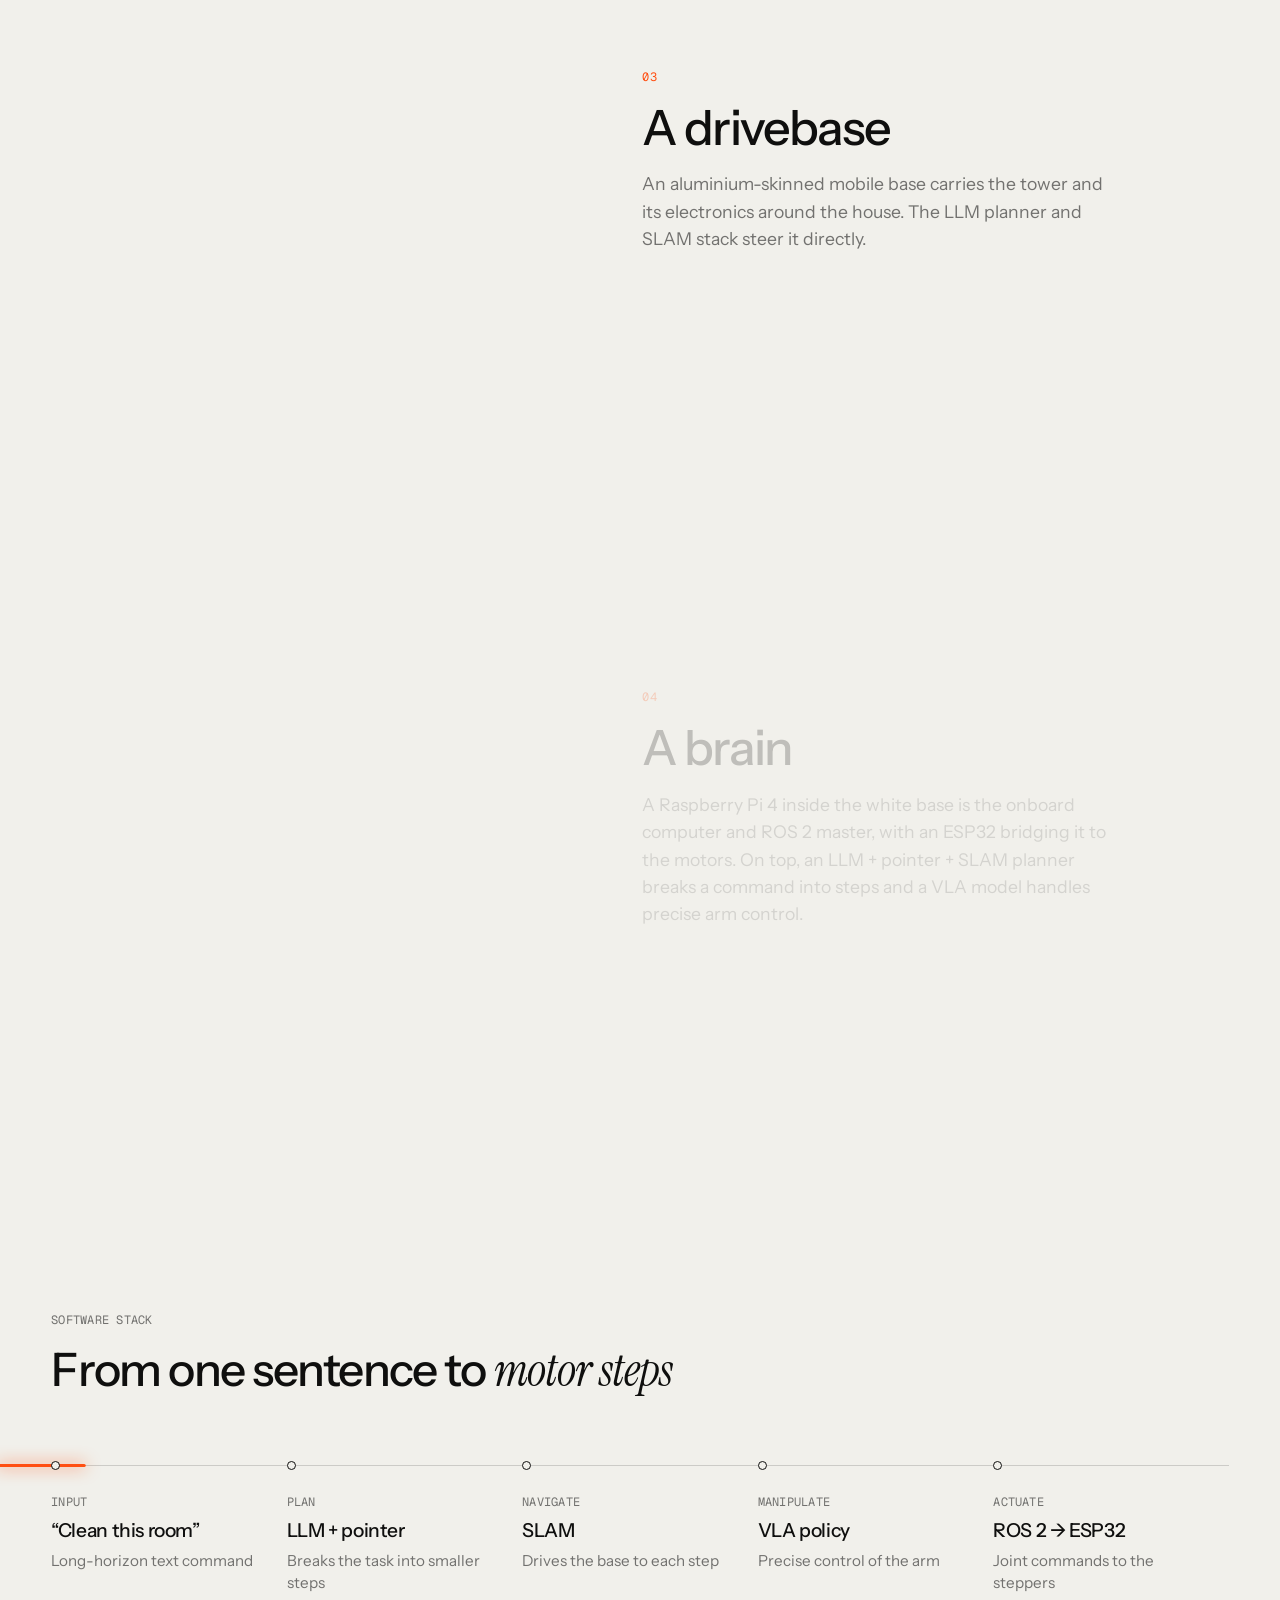
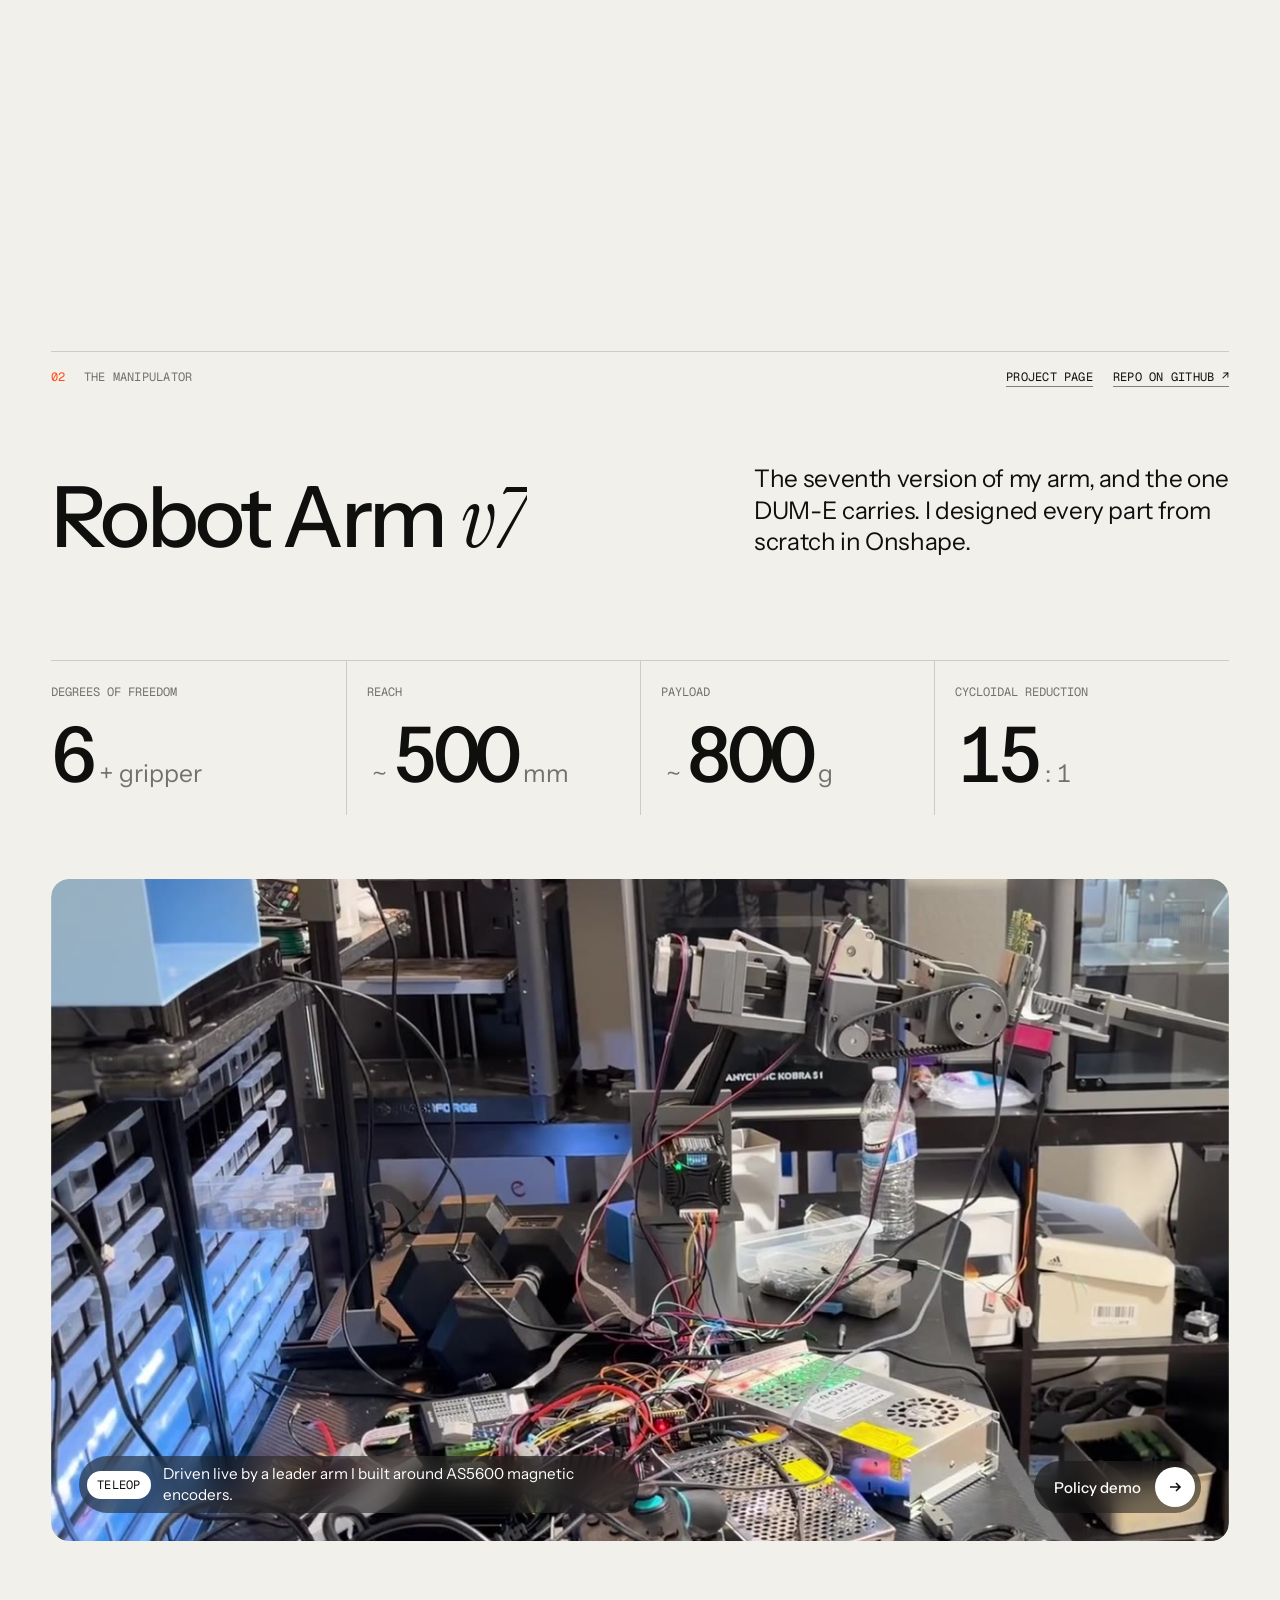
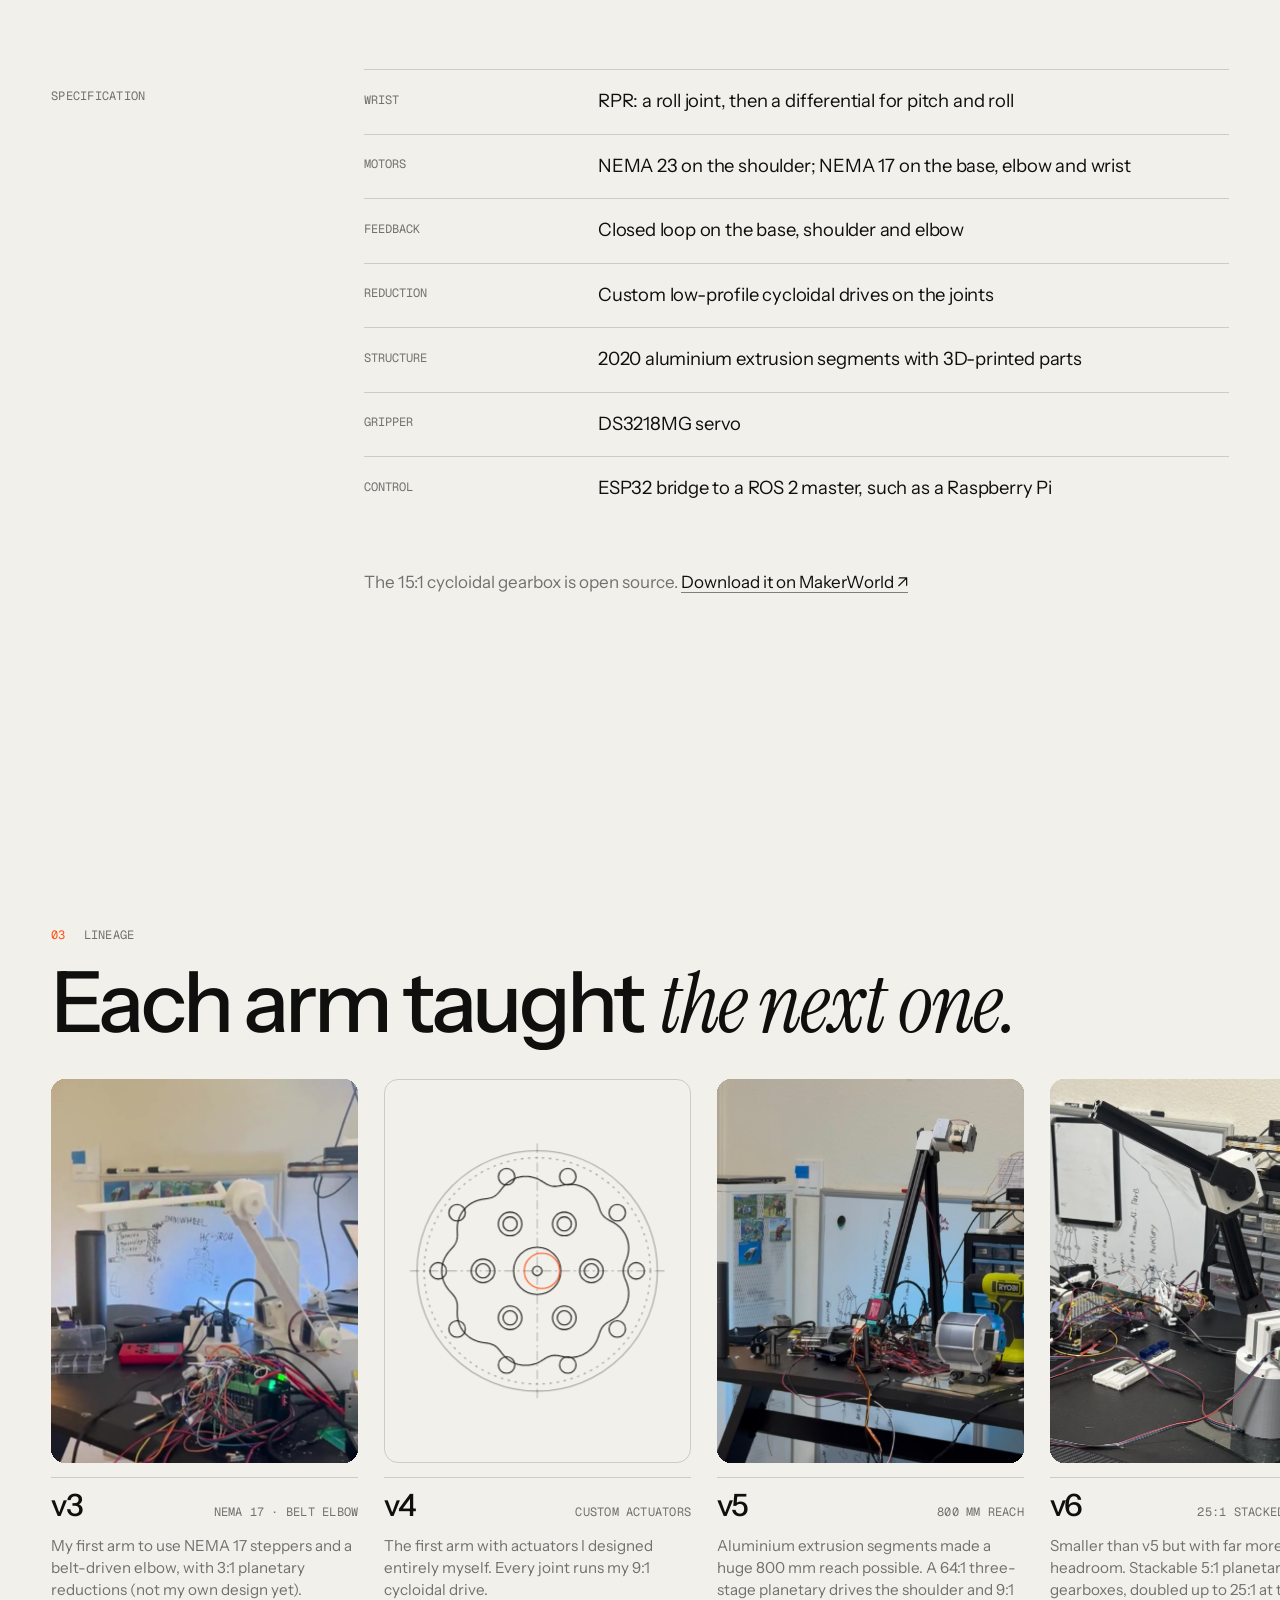
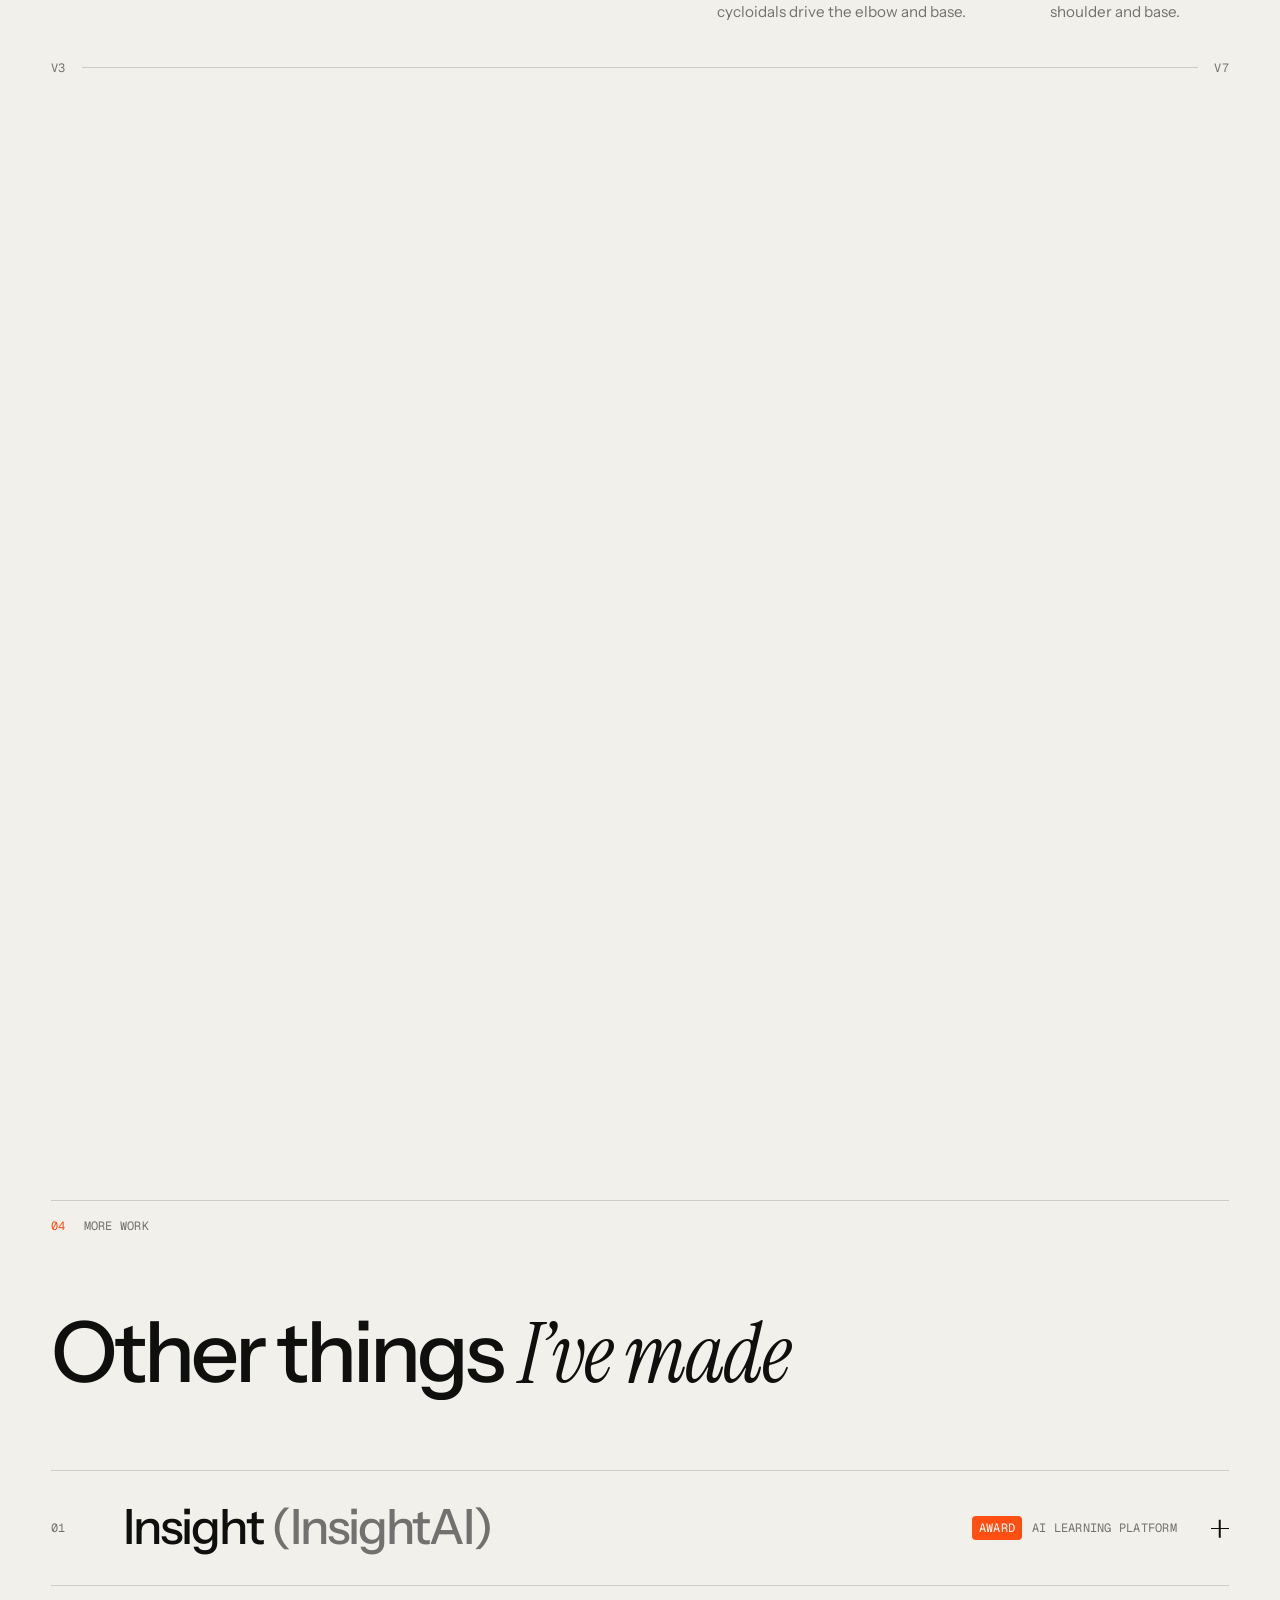
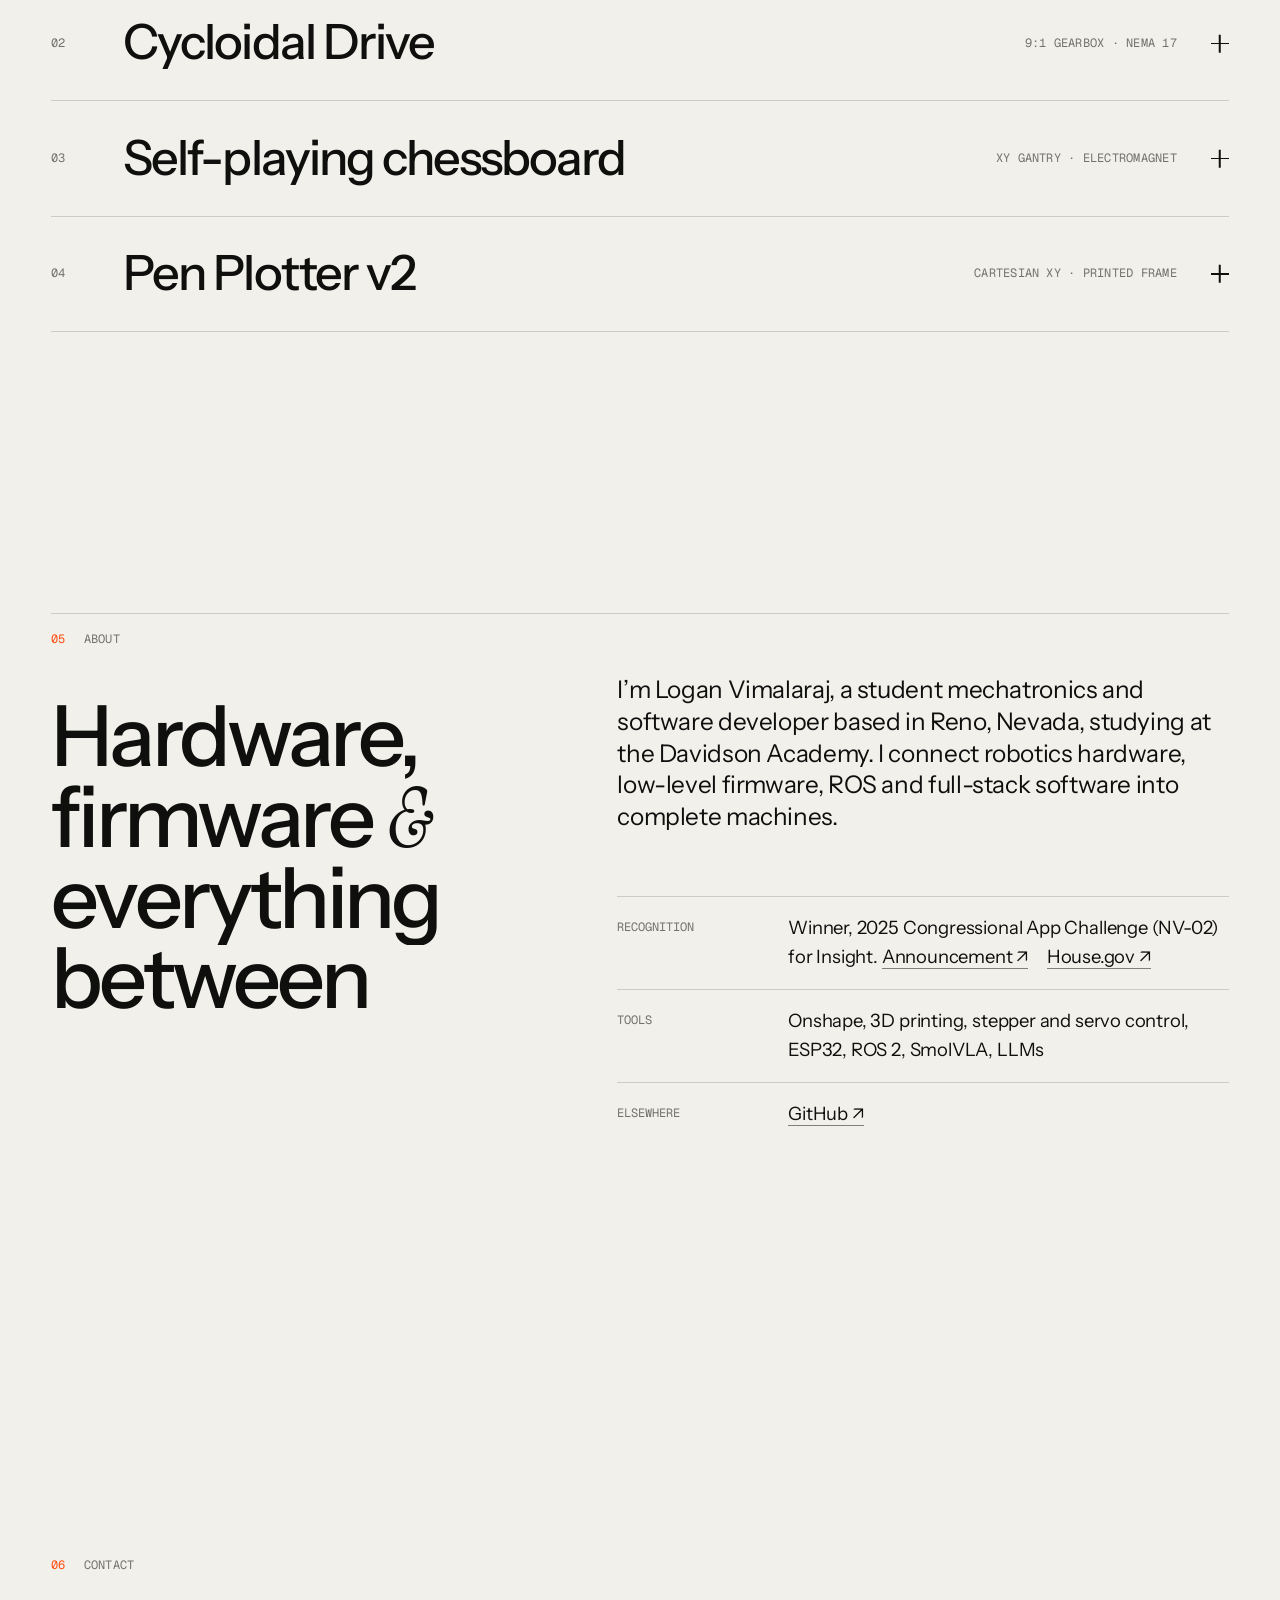
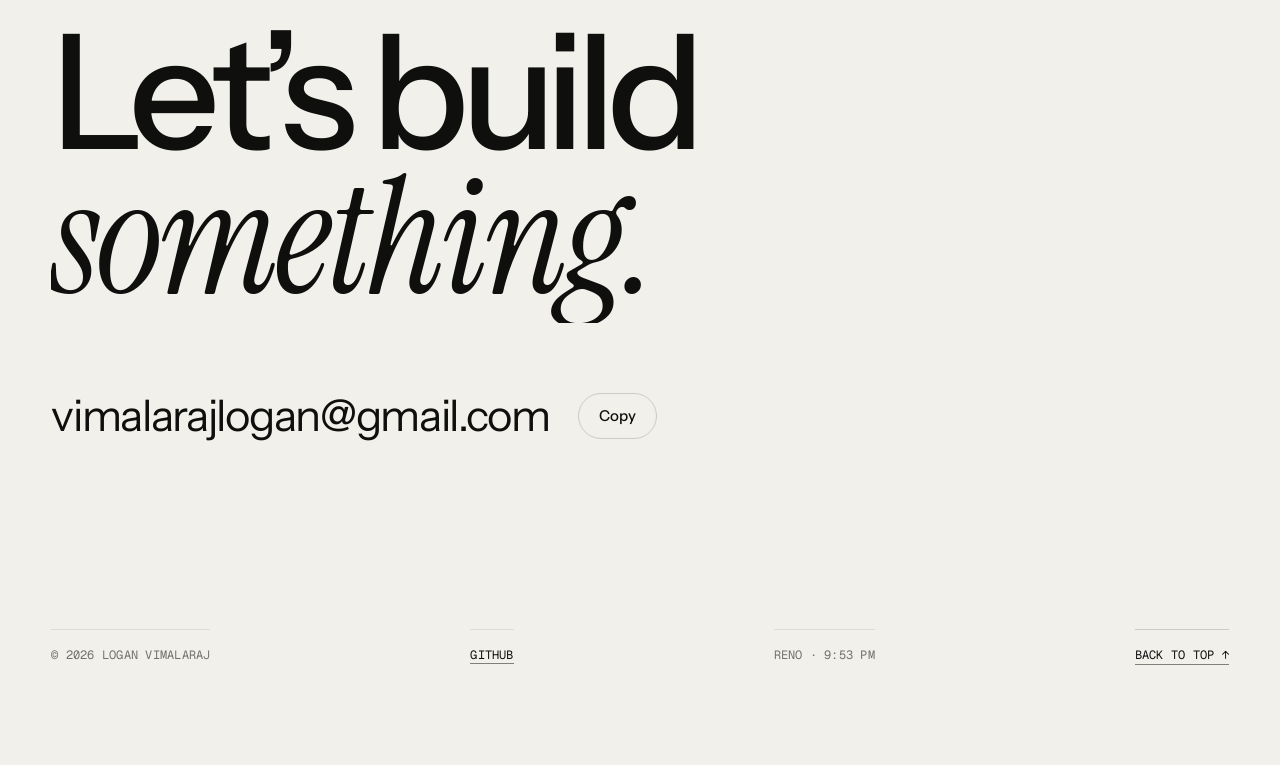
==== commit 847c6265: "Redesign portfolio with new layout, animations, and DUM-E/v7 content - New paper/ink design system w" ====
--- a/index.html
+++ b/index.html
@@ -1,854 +1,652 @@
 <!doctype html>
 <html lang="en">
-    <head>
-        <meta charset="UTF-8" />
-        <meta name="viewport" content="width=device-width, initial-scale=1.0" />
-        <meta
-            name="description"
-            content="Logan Vimalaraj is a student mechatronics and software developer in Reno, Nevada, building robot arms, autonomous robots, embedded systems, and AI tools."
-        />
-        <meta name="robots" content="index,follow,max-image-preview:large" />
-        <meta name="google-site-verification" content="V3ycE9FmNjY0cUEstvzuntGikPJLFxVwmBmqYo8mLmU" />
-        <link rel="canonical" href="https://loganoe.github.io/" />
-        <meta name="theme-color" content="#0a0a0b" />
-        <meta property="og:type" content="profile" />
-        <meta property="og:site_name" content="Logan Vimalaraj" />
-        <meta property="og:title" content="Logan Vimalaraj | Robotics &amp; Software Developer" />
-        <meta
-            property="og:description"
-            content="A portfolio of Logan Vimalaraj's robotics, mechatronics, embedded systems, and software projects."
-        />
-        <meta property="og:url" content="https://loganoe.github.io/" />
-        <meta property="og:image" content="https://loganoe.github.io/social-card.jpg" />
-        <meta property="og:image:alt" content="Robotic arm designed by Logan Vimalaraj" />
-        <meta name="twitter:card" content="summary_large_image" />
-        <meta name="twitter:title" content="Logan Vimalaraj | Robotics &amp; Software Developer" />
-        <meta
-            name="twitter:description"
-            content="A portfolio of Logan Vimalaraj's robotics, mechatronics, embedded systems, and software projects."
-        />
-        <meta name="twitter:image" content="https://loganoe.github.io/social-card.jpg" />
-        <link rel="icon" href="/favicon.svg" type="image/svg+xml" />
-        <title>Logan Vimalaraj | Robotics &amp; Software Developer</title>
-        <script type="application/ld+json">
-            {
-                "@context": "https://schema.org",
-                "@graph": [
-                    {
-                        "@type": "WebSite",
-                        "@id": "https://loganoe.github.io/#website",
-                        "url": "https://loganoe.github.io/",
-                        "name": "Logan Vimalaraj",
-                        "description": "The personal portfolio of Logan Vimalaraj, a robotics and software developer.",
-                        "inLanguage": "en-US"
-                    },
-                    {
-                        "@type": "ProfilePage",
-                        "@id": "https://loganoe.github.io/#profile",
-                        "url": "https://loganoe.github.io/",
-                        "name": "Logan Vimalaraj | Robotics & Software Developer",
-                        "isPartOf": { "@id": "https://loganoe.github.io/#website" },
-                        "mainEntity": { "@id": "https://loganoe.github.io/#person" },
-                        "inLanguage": "en-US"
-                    },
-                    {
-                        "@type": "Person",
-                        "@id": "https://loganoe.github.io/#person",
-                        "name": "Logan Vimalaraj",
-                        "alternateName": "loganoe",
-                        "url": "https://loganoe.github.io/",
-                        "description": "Student mechatronics and software developer building robots, embedded systems, and AI tools.",
-                        "jobTitle": "Student mechatronics and software developer",
-                        "homeLocation": {
-                            "@type": "Place",
-                            "name": "Reno, Nevada"
-                        },
-                        "sameAs": ["https://github.com/loganoe"]
-                    }
-                ]
-            }
-        </script>
-        <link rel="preconnect" href="https://fonts.googleapis.com" />
-        <link rel="preconnect" href="https://fonts.gstatic.com" crossorigin />
-        <link
-            href="https://fonts.googleapis.com/css2?family=Inter:wght@300;400;500;600;700&family=Space+Grotesk:wght@400;500;600;700&family=JetBrains+Mono:wght@400;500&display=swap"
-            rel="stylesheet"
-        />
-        <style>
-            * {
-                box-sizing: border-box;
-                margin: 0;
-                padding: 0;
-            }
-
-            :root {
-                --bg: #0a0a0b;
-                --bg-elevated: #131316;
-                --border: rgba(255, 255, 255, 0.08);
-                --border-hover: rgba(255, 255, 255, 0.18);
-                --text: #f5f5f7;
-                --text-dim: #a1a1aa;
-                --text-faint: #71717a;
-                --accent: #7c5cff;
-                --accent-2: #00d4ff;
-                --gradient-1: linear-gradient(135deg, #7c5cff 0%, #00d4ff 100%);
-                --gradient-2: linear-gradient(135deg, #ff6b9d 0%, #7c5cff 100%);
-            }
-
-            html {
-                scroll-behavior: smooth;
-            }
-
-            body {
-                font-family:
-                    "Inter",
-                    -apple-system,
-                    BlinkMacSystemFont,
-                    sans-serif;
-                color: var(--text);
-                background-color: var(--bg);
-                overflow-x: hidden;
-                line-height: 1.6;
-                -webkit-font-smoothing: antialiased;
-                -moz-osx-font-smoothing: grayscale;
-            }
-
-            /* Animated background */
-            body::before {
-                content: "";
-                position: fixed;
-                top: 0;
-                left: 0;
-                width: 100%;
-                height: 100%;
-                background:
-                    radial-gradient(
-                        circle at 20% 30%,
-                        rgba(124, 92, 255, 0.15) 0%,
-                        transparent 40%
-                    ),
-                    radial-gradient(
-                        circle at 80% 70%,
-                        rgba(0, 212, 255, 0.1) 0%,
-                        transparent 40%
-                    ),
-                    radial-gradient(
-                        circle at 50% 50%,
-                        rgba(255, 107, 157, 0.05) 0%,
-                        transparent 50%
-                    );
-                pointer-events: none;
-                z-index: 0;
-            }
-
-            /* Grid overlay */
-            body::after {
-                content: "";
-                position: fixed;
-                top: 0;
-                left: 0;
-                width: 100%;
-                height: 100%;
-                background-image:
-                    linear-gradient(
-                        rgba(255, 255, 255, 0.015) 1px,
-                        transparent 1px
-                    ),
-                    linear-gradient(
-                        90deg,
-                        rgba(255, 255, 255, 0.015) 1px,
-                        transparent 1px
-                    );
-                background-size: 60px 60px;
-                pointer-events: none;
-                z-index: 0;
-            }
-
-            /* Hero / Namecard */
-            #namecard {
-                position: relative;
-                width: 100vw;
-                height: 100vh;
-                min-height: 700px;
-                display: flex;
-                align-items: center;
-                justify-content: center;
-                flex-direction: column;
-                z-index: 1;
-                overflow: hidden;
-            }
-
-            #namecard::before {
-                content: "";
-                position: absolute;
-                width: 800px;
-                height: 800px;
-                border-radius: 50%;
-                background: radial-gradient(
-                    circle,
-                    rgba(124, 92, 255, 0.25) 0%,
-                    transparent 60%
-                );
-                filter: blur(60px);
-                animation: float 12s ease-in-out infinite;
-            }
-
-            #namecard::after {
-                content: "";
-                position: absolute;
-                width: 600px;
-                height: 600px;
-                border-radius: 50%;
-                background: radial-gradient(
-                    circle,
-                    rgba(0, 212, 255, 0.2) 0%,
-                    transparent 60%
-                );
-                filter: blur(60px);
-                animation: float 15s ease-in-out infinite reverse;
-                top: 60%;
-                left: 60%;
-            }
-
-            @keyframes float {
-                0%,
-                100% {
-                    transform: translate(0, 0) scale(1);
-                }
-                33% {
-                    transform: translate(50px, -30px) scale(1.05);
-                }
-                66% {
-                    transform: translate(-30px, 50px) scale(0.95);
-                }
-            }
-
-            .hero-content {
-                position: relative;
-                z-index: 2;
-                text-align: center;
-                padding: 0 20px;
-            }
-
-            .hero-tag {
-                display: inline-flex;
-                align-items: center;
-                gap: 8px;
-                padding: 8px 16px;
-                background: rgba(255, 255, 255, 0.04);
-                border: 1px solid var(--border);
-                border-radius: 100px;
-                font-size: 0.85rem;
-                color: var(--text-dim);
-                margin-bottom: 32px;
-                backdrop-filter: blur(10px);
-                font-family: "JetBrains Mono", monospace;
-            }
-
-            .hero-tag .dot {
-                width: 8px;
-                height: 8px;
-                background: #4ade80;
-                border-radius: 50%;
-                box-shadow: 0 0 12px #4ade80;
-                animation: pulse 2s ease-in-out infinite;
-            }
-
-            @keyframes pulse {
-                0%,
-                100% {
-                    opacity: 1;
-                }
-                50% {
-                    opacity: 0.5;
-                }
-            }
-
-            #name {
-                font-family: "Space Grotesk", sans-serif;
-                font-size: clamp(3rem, 10vw, 7rem);
-                font-weight: 700;
-                letter-spacing: -0.04em;
-                line-height: 1;
-                background: linear-gradient(180deg, #ffffff 0%, #a1a1aa 100%);
-                -webkit-background-clip: text;
-                background-clip: text;
-                -webkit-text-fill-color: transparent;
-                margin-bottom: 24px;
-            }
-
-            .hero-subtitle {
-                font-size: clamp(1rem, 2vw, 1.25rem);
-                color: var(--text-dim);
-                margin-bottom: 40px;
-                max-width: 600px;
-                margin-left: auto;
-                margin-right: auto;
-            }
-
-            .profile-links {
-                display: flex;
-                justify-content: center;
-                gap: 20px;
-                margin-top: 22px;
-                font-size: 0.9rem;
-            }
-
-            .profile-links a,
-            .recognition a {
-                color: var(--accent-2);
-                text-decoration: none;
-                border-bottom: 1px solid rgba(0, 212, 255, 0.3);
-            }
-
-            .profile-links a:hover,
-            .profile-links a:focus-visible,
-            .recognition a:hover,
-            .recognition a:focus-visible {
-                color: var(--text);
-                border-bottom-color: var(--accent-2);
-            }
-
-            #email {
-                display: inline-flex;
-                align-items: center;
-                gap: 10px;
-                padding: 14px 28px;
-                background: rgba(255, 255, 255, 0.04);
-                border: 1px solid var(--border);
-                border-radius: 100px;
-                color: var(--text) !important;
-                text-decoration: none;
-                font-size: 1rem;
-                font-weight: 500;
-                transition: all 0.3s ease;
-                backdrop-filter: blur(10px);
-                font-family: "JetBrains Mono", monospace;
-            }
-
-            #email:hover {
-                background: rgba(255, 255, 255, 0.08);
-                border-color: var(--border-hover);
-                transform: translateY(-2px);
-                box-shadow: 0 10px 40px rgba(124, 92, 255, 0.2);
-            }
-
-            #email::before {
-                content: "✉";
-                font-size: 1.1rem;
-            }
-
-            .scroll-indicator {
-                position: absolute;
-                bottom: 40px;
-                left: 50%;
-                transform: translateX(-50%);
-                color: var(--text-faint);
-                font-size: 0.75rem;
-                letter-spacing: 0.2em;
-                font-family: "JetBrains Mono", monospace;
-                text-transform: uppercase;
-                animation: bounce 2s ease-in-out infinite;
-                z-index: 2;
-            }
-
-            @keyframes bounce {
-                0%,
-                100% {
-                    transform: translate(-50%, 0);
-                    opacity: 0.6;
-                }
-                50% {
-                    transform: translate(-50%, 8px);
-                    opacity: 1;
-                }
-            }
-
-            /* About */
-            #about {
-                position: relative;
-                z-index: 1;
-                width: min(80vw, 1400px);
-                max-width: 1400px;
-                margin: 0 auto;
-                padding: 120px 40px 80px;
-            }
-
-            .about-grid {
-                display: grid;
-                grid-template-columns: 1fr 2fr;
-                gap: 80px;
-                align-items: start;
-                margin-bottom: 160px;
-            }
-
-            #aboutheader {
-                font-family: "Space Grotesk", sans-serif;
-                font-size: clamp(2.5rem, 5vw, 4rem);
-                font-weight: 600;
-                letter-spacing: -0.03em;
-                line-height: 1;
-                background: linear-gradient(135deg, #ffffff 0%, #7c5cff 100%);
-                -webkit-background-clip: text;
-                background-clip: text;
-                -webkit-text-fill-color: transparent;
-            }
-
-            #aboutcopy {
-                font-size: 1.25rem;
-                line-height: 1.7;
-                color: var(--text-dim);
-                font-weight: 300;
-            }
-
-            /* Projects */
-            #myprojectsheader {
-                font-family: "Space Grotesk", sans-serif;
-                font-size: clamp(2.5rem, 5vw, 4rem);
-                font-weight: 600;
-                letter-spacing: -0.03em;
-                margin-bottom: 60px;
-                background: linear-gradient(135deg, #ffffff 0%, #00d4ff 100%);
-                -webkit-background-clip: text;
-                background-clip: text;
-                -webkit-text-fill-color: transparent;
-            }
-
-            .agebracket {
-                font-family: "JetBrains Mono", monospace;
-                font-size: 0.9rem;
-                font-weight: 500;
-                color: var(--accent-2);
-                margin: 40px 0 32px;
-                padding-left: 16px;
-                border-left: 3px solid var(--accent);
-                text-transform: uppercase;
-                letter-spacing: 0.15em;
-            }
-
-            .agebracket::before {
-                content: "AGE ";
-            }
-
-            .projects-grid {
-                display: grid;
-                grid-template-columns: repeat(3, minmax(0, 1fr));
-                gap: 24px;
-            }
-
-            .projectcard {
-                position: relative;
-                background: linear-gradient(
-                    180deg,
-                    rgba(255, 255, 255, 0.04) 0%,
-                    rgba(255, 255, 255, 0.01) 100%
-                );
-                padding: 32px;
-                border: 1px solid var(--border);
-                border-radius: 20px;
-                display: flex;
-                flex-direction: column;
-                gap: 16px;
-                transition: all 0.4s cubic-bezier(0.16, 1, 0.3, 1);
-                overflow: hidden;
-                backdrop-filter: blur(20px);
-            }
-
-            .projectcard::before {
-                content: "";
-                position: absolute;
-                top: 0;
-                left: 0;
-                right: 0;
-                height: 1px;
-                background: linear-gradient(
-                    90deg,
-                    transparent,
-                    rgba(255, 255, 255, 0.2),
-                    transparent
-                );
-                opacity: 0;
-                transition: opacity 0.4s;
-            }
-
-            .projectcard:hover {
-                transform: translateY(-4px);
-                border-color: var(--border-hover);
-                background: linear-gradient(
-                    180deg,
-                    rgba(255, 255, 255, 0.06) 0%,
-                    rgba(255, 255, 255, 0.02) 100%
-                );
-                box-shadow:
-                    0 20px 60px rgba(0, 0, 0, 0.5),
-                    0 0 40px rgba(124, 92, 255, 0.1);
-            }
-
-            .projectcard:hover::before {
-                opacity: 1;
-            }
-
-            .title {
-                font-family: "Space Grotesk", sans-serif;
-                font-size: 1.75rem;
-                font-weight: 600;
-                letter-spacing: -0.02em;
-                color: var(--text);
-            }
-
-            .title-link {
-                color: inherit;
-                text-decoration: none;
-            }
-
-            .title-link:hover,
-            .title-link:focus-visible {
-                color: var(--accent-2);
-            }
-
-            .description {
-                font-size: 0.95rem;
-                line-height: 1.7;
-                color: var(--text-dim);
-                font-weight: 300;
-            }
-
-            .projectcard video,
-            .projectcard img {
-                width: 100%;
-                height: auto;
-                border-radius: 12px;
-                border: 1px solid var(--border);
-            }
-
-            .white {
-                color: var(--accent-2);
-                text-decoration: none;
-                border-bottom: 1px solid rgba(0, 212, 255, 0.3);
-                transition: all 0.2s;
-            }
-
-            .white:hover {
-                color: #ffffff;
-                border-bottom-color: var(--accent-2);
-            }
-
-            .closing-note {
-                margin-top: 80px;
-                padding: 32px;
-                text-align: center;
-                color: var(--text-faint);
-                font-style: italic;
-                font-size: 1rem;
-                border-top: 1px solid var(--border);
-            }
-
-            .recognition {
-                margin-top: 80px;
-                padding: 32px;
-                border: 1px solid var(--border);
-                border-radius: 20px;
-                background: rgba(255, 255, 255, 0.02);
-            }
-
-            .recognition h2 {
-                font-family: "Space Grotesk", sans-serif;
-                font-size: 1.5rem;
-                margin-bottom: 12px;
-            }
-
-            .recognition p {
-                color: var(--text-dim);
-                margin-bottom: 16px;
-            }
-
-            .recognition ul {
-                display: flex;
-                flex-wrap: wrap;
-                gap: 12px 24px;
-                padding-left: 18px;
-                color: var(--text-dim);
-            }
-
-            a:focus-visible {
-                outline: 2px solid var(--accent-2);
-                outline-offset: 4px;
-            }
-
-            @media (max-width: 1100px) {
-                .projects-grid {
-                    grid-template-columns: repeat(2, minmax(0, 1fr));
-                }
-            }
-
-            @media (max-width: 768px) {
-                .about-grid {
-                    grid-template-columns: 1fr;
-                    gap: 32px;
-                    margin-bottom: 100px;
-                }
-
-                #about {
-                    width: auto;
-                    max-width: none;
-                    padding: 80px 24px 60px;
-                }
-
-                .projects-grid {
-                    grid-template-columns: 1fr;
-                }
-
-                .projectcard {
-                    padding: 24px;
-                }
-            }
-        </style>
-    </head>
-    <body>
-        <header id="namecard">
-            <div class="hero-content">
-                <div class="hero-tag">
-                    <span class="dot"></span>
-                    <span>Available for collaboration</span>
+  <head>
+    <meta charset="UTF-8" />
+    <meta name="viewport" content="width=device-width, initial-scale=1.0" />
+    <meta
+      name="description"
+      content="Logan Vimalaraj is a student mechatronics and software developer in Reno, Nevada, building DUM-E, a mobile home-assistant robot, custom robot arms, cycloidal drives, and AI tools."
+    />
+    <meta name="robots" content="index,follow,max-image-preview:large" />
+    <meta name="google-site-verification" content="V3ycE9FmNjY0cUEstvzuntGikPJLFxVwmBmqYo8mLmU" />
+    <link rel="canonical" href="https://loganoe.github.io/" />
+    <meta name="theme-color" content="#f1f0eb" />
+    <meta property="og:type" content="profile" />
+    <meta property="og:site_name" content="Logan Vimalaraj" />
+    <meta property="og:title" content="Logan Vimalaraj | Robotics &amp; Software Developer" />
+    <meta
+      property="og:description"
+      content="DUM-E, custom robot arms, cycloidal drives, and software by student mechatronics developer Logan Vimalaraj."
+    />
+    <meta property="og:url" content="https://loganoe.github.io/" />
+    <meta property="og:image" content="https://loganoe.github.io/social-card.jpg" />
+    <meta property="og:image:alt" content="Robotic arm designed by Logan Vimalaraj" />
+    <meta name="twitter:card" content="summary_large_image" />
+    <meta name="twitter:title" content="Logan Vimalaraj | Robotics &amp; Software Developer" />
+    <meta
+      name="twitter:description"
+      content="DUM-E, custom robot arms, cycloidal drives, and software by student mechatronics developer Logan Vimalaraj."
+    />
+    <meta name="twitter:image" content="https://loganoe.github.io/social-card.jpg" />
+    <link rel="icon" href="/favicon.svg" type="image/svg+xml" />
+    <title>Logan Vimalaraj | Robotics &amp; Software Developer</title>
+    <script type="application/ld+json">
+      {
+        "@context": "https://schema.org",
+        "@graph": [
+          {
+            "@type": "WebSite",
+            "@id": "https://loganoe.github.io/#website",
+            "url": "https://loganoe.github.io/",
+            "name": "Logan Vimalaraj",
+            "description": "The personal portfolio of Logan Vimalaraj, a robotics and software developer.",
+            "inLanguage": "en-US"
+          },
+          {
+            "@type": "ProfilePage",
+            "@id": "https://loganoe.github.io/#profile",
+            "url": "https://loganoe.github.io/",
+            "name": "Logan Vimalaraj | Robotics & Software Developer",
+            "isPartOf": { "@id": "https://loganoe.github.io/#website" },
+            "mainEntity": { "@id": "https://loganoe.github.io/#person" },
+            "inLanguage": "en-US"
+          },
+          {
+            "@type": "Person",
+            "@id": "https://loganoe.github.io/#person",
+            "name": "Logan Vimalaraj",
+            "alternateName": "loganoe",
+            "url": "https://loganoe.github.io/",
+            "description": "Student mechatronics and software developer building robots, embedded systems, and AI tools.",
+            "jobTitle": "Student mechatronics and software developer",
+            "homeLocation": { "@type": "Place", "name": "Reno, Nevada" },
+            "sameAs": ["https://github.com/loganoe"]
+          }
+        ]
+      }
+    </script>
+    <script>
+      document.documentElement.classList.add("js");
+      setTimeout(() => document.documentElement.classList.add("is-ready"), 4000);
+    </script>
+    <link rel="preconnect" href="https://fonts.googleapis.com" />
+    <link rel="preconnect" href="https://fonts.gstatic.com" crossorigin />
+    <link
+      href="https://fonts.googleapis.com/css2?family=Geist+Mono:wght@400;500&family=Instrument+Sans:ital,wdth,wght@0,75..100,400..700;1,75..100,400..700&family=Instrument+Serif:ital@0;1&display=swap"
+      rel="stylesheet"
+    />
+    <link rel="stylesheet" href="/assets/css/site.css" />
+  </head>
+  <body>
+    <a class="skip" href="#main">Skip to content</a>
+    <div class="progress" aria-hidden="true"><span></span></div>
+
+    <header class="nav" data-nav>
+      <a class="nav__mark" href="#top" aria-label="Logan Vimalaraj, back to top">
+        <span class="nav__dot" aria-hidden="true"></span>Logan Vimalaraj
+      </a>
+      <nav class="nav__links" aria-label="Sections">
+        <a href="#dume" data-roll>DUM-E</a>
+        <a href="#arm-v7" data-roll>Arm v7</a>
+        <a href="#lineage" data-roll>Lineage</a>
+        <a href="#projects" data-roll>Projects</a>
+        <a href="#contact" data-roll>Contact</a>
+      </nav>
+      <p class="nav__clock" aria-label="Local time in Reno">Reno <time data-clock>--:--</time></p>
+    </header>
+
+    <main id="main">
+      <!-- HERO -->
+      <section class="hero" id="top" aria-labelledby="hero-title">
+        <canvas class="hero__canvas" data-arm aria-hidden="true"></canvas>
+        <div class="hero__frame" aria-hidden="true">
+          <i></i><i></i><i></i><i></i>
+        </div>
+
+        <div class="hero__top">
+          <p class="mono" data-intro>Portfolio · 2026</p>
+          <p class="mono" data-intro>Mechatronics &amp; software</p>
+          <p class="mono hide-sm" data-intro>Reno, Nevada</p>
+        </div>
+
+        <div class="hero__body">
+          <h1 class="hero__title" id="hero-title" data-hero-title>
+            <span>Logan</span>
+            <span>Vimalaraj</span>
+          </h1>
+          <div class="hero__row">
+            <p class="hero__lede" data-intro>
+              I build robots from the gearbox up: cycloidal drives, firmware,
+              and the software that lets them <em>think</em>.
+            </p>
+            <a class="pill pill--solid" href="#dume" data-intro data-magnetic>
+              <span class="pill__pulse" aria-hidden="true"></span>
+              Now building: DUM-E
+              <svg viewBox="0 0 16 16" aria-hidden="true"><path d="M8 3v10M3.5 8.5 8 13l4.5-4.5" /></svg>
+            </a>
+          </div>
+        </div>
+
+        <aside class="hero__block" aria-hidden="true" data-intro>
+          <div class="hero__block-head">
+            <span>DWG LV-07</span><span>Planar IK · 3 links</span>
+          </div>
+          <dl class="hero__readout" data-readout>
+            <div><dt>θ1</dt><dd data-r="q1">0.0°</dd></div>
+            <div><dt>θ2</dt><dd data-r="q2">0.0°</dd></div>
+            <div><dt>θ3</dt><dd data-r="q3">0.0°</dd></div>
+            <div><dt>Grip</dt><dd data-r="g">open</dd></div>
+            <div><dt>X</dt><dd data-r="x">0 mm</dd></div>
+            <div><dt>Y</dt><dd data-r="y">0 mm</dd></div>
+          </dl>
+          <p class="hero__hint"><span class="pointer-only">Move to steer · hold to grip</span><span class="touch-only">Tap anywhere to steer</span></p>
+        </aside>
+      </section>
+
+      <!-- INTRO STATEMENT -->
+      <section class="statement" aria-label="Introduction">
+        <p class="mono statement__label" data-reveal="fade">(About)</p>
+        <p class="statement__text" data-scrub-words>
+          I’m a student at the Davidson Academy who likes to own every layer of
+          a machine: the CAD, the reductions, the firmware and the ROS stack on
+          top. Each project teaches me something the next one needs.
+        </p>
+      </section>
+
+      <!-- DUM-E -->
+      <section class="dume" id="dume" data-theme="dark" aria-labelledby="dume-title">
+        <div class="wrap">
+          <header class="sec-head">
+            <p class="mono" data-reveal="fade"><span class="idx">01</span> Flagship project</p>
+            <p class="status" data-reveal="fade">
+              <span class="status__dot" aria-hidden="true"></span>
+              Hardware complete · Software in progress
+            </p>
+          </header>
+
+          <h2 class="dume__title" id="dume-title" data-dume-title aria-label="DUM-E">
+            <span>D</span><span>U</span><span>M</span><span>-</span><span>E</span>
+          </h2>
+
+          <div class="dume__intro">
+            <p class="lead" data-reveal="lines">
+              A general-purpose home robot. Give it a long-horizon command like
+              “clean this room” and it plans the steps, drives itself where it
+              needs to be, and does the work with its arm.
+            </p>
+            <p class="dume__note mono" data-reveal="fade">
+              Drivebase + vertical lift + 6-DOF arm<br />All three now built and working together.<br />
+              <a class="link" href="/projects/dum-e/">Project page →</a>
+            </p>
+          </div>
+        </div>
+
+        <div class="dume__stage" data-dume-stage>
+          <figure class="dume__video" data-dume-video>
+            <video
+              data-src="/media/dume-loop.mp4"
+              poster="/media/dume-loop.jpg"
+              width="1600"
+              height="900"
+              muted
+              loop
+              playsinline
+              preload="none"
+              data-autoplay
+              aria-label="DUM-E driving and moving its arm in a bedroom workshop"
+            ></video>
+            <figcaption>
+              <span class="mono">Live demo, unedited</span>
+              <button class="play" type="button" data-open-demo data-magnetic>
+                <span class="play__icon" aria-hidden="true">
+                  <svg viewBox="0 0 16 16"><path d="M5 3.5v9l7.5-4.5z" /></svg>
+                </span>
+                Watch the full demo <span class="mono">1:33</span>
+              </button>
+            </figcaption>
+          </figure>
+        </div>
+
+        <div class="wrap">
+          <div class="anatomy">
+            <div class="anatomy__figure-col">
+              <figure class="anatomy__figure" data-anatomy data-active="0">
+                <div class="anatomy__img">
+                  <div class="anatomy__zoom">
+                    <img
+                      src="/media/dume.webp"
+                      alt="DUM-E: a six-axis robot arm mounted on a vertical lift above an aluminium-clad drivebase"
+                      width="721"
+                      height="961"
+                      loading="lazy"
+                      decoding="async"
+                    />
+                    <span class="spot" style="--x: 36%; --y: 38%" data-spot="0"><b>Arm</b></span>
+                    <span class="spot" style="--x: 63%; --y: 52%" data-spot="1"><b>Lift</b></span>
+                    <span class="spot" style="--x: 42%; --y: 86%" data-spot="2"><b>Drivebase</b></span>
+                    <span class="spot" style="--x: 47%; --y: 75%" data-spot="3"><b>Raspberry Pi 4 inside</b></span>
+                  </div>
                 </div>
-                <h1 id="name">Logan Vimalaraj</h1>
-                <p class="hero-subtitle">
-                    Mechatronics &amp; software developer building the future,
-                    one robot at a time.
+                <figcaption class="mono"><span data-anatomy-label>01 / Arm</span><span>DUM-E · 2026</span></figcaption>
+              </figure>
+            </div>
+
+            <ol class="anatomy__steps">
+              <li class="step" data-step="0">
+                <p class="mono step__n">01</p>
+                <h3>A 6-DOF arm</h3>
+                <p>
+                  The arm is my Robot Arm v7: six degrees of freedom plus a
+                  gripper, custom cycloidal drives in the joints, and closed-loop
+                  control on the base, shoulder and elbow.
                 </p>
-                <a id="email" href="mailto:vimalarajlogan@gmail.com"
-                    >vimalarajlogan@gmail.com</a
-                >
-                <nav class="profile-links" aria-label="Profile links">
-                    <a href="https://github.com/loganoe" rel="me">GitHub</a>
-                    <a href="#projects">Projects</a>
-                    <a href="#recognition">Recognition</a>
-                </nav>
+                <a class="link" href="#arm-v7">Robot Arm v7 in detail</a>
+              </li>
+              <li class="step" data-step="1">
+                <p class="mono step__n">02</p>
+                <h3>A vertical lift</h3>
+                <p>
+                  The whole arm rides a stepper-driven carriage on an aluminium
+                  mast, so the same arm can work near the floor or reach
+                  up to desk height.
+                </p>
+              </li>
+              <li class="step" data-step="2">
+                <p class="mono step__n">03</p>
+                <h3>A drivebase</h3>
+                <p>
+                  An aluminium-skinned mobile base carries the tower and its
+                  electronics around the house. The LLM planner and SLAM stack
+                  steer it directly.
+                </p>
+              </li>
+              <li class="step" data-step="3">
+                <p class="mono step__n">04</p>
+                <h3>A brain</h3>
+                <p>
+                  A Raspberry Pi 4 inside the white base is the onboard computer
+                  and ROS&nbsp;2 master, with an ESP32 bridging it to the motors.
+                  On top, an LLM + pointer + SLAM planner breaks a command into
+                  steps and a VLA model handles precise arm control.
+                </p>
+              </li>
+            </ol>
+          </div>
+
+          <div class="pipeline" aria-labelledby="pipeline-title">
+            <div class="pipeline__head">
+              <p class="mono" data-reveal="fade">Software stack</p>
+              <h3 class="h3" id="pipeline-title" data-reveal="lines">From one sentence to <em>motor steps</em></h3>
             </div>
-            <div class="scroll-indicator">Scroll ↓</div>
-        </header>
-
-        <main id="about">
-            <div class="about-grid">
-                <h2 id="aboutheader">About me</h2>
-                <p id="aboutcopy">
-                    I’m Logan Vimalaraj, a student mechatronics and software
-                    developer based in Reno, Nevada. I’m currently a student at
-                    the Davidson Academy, using cross-domain knowledge to build
-                    projects that connect robotics hardware, low-level firmware,
-                    ROS, and full-stack software.
+            <ol class="pipeline__flow" data-pipeline>
+              <li class="node">
+                <span class="mono">Input</span>
+                <strong>“Clean this room”</strong>
+                <small>Long-horizon text command</small>
+              </li>
+              <li class="node">
+                <span class="mono">Plan</span>
+                <strong>LLM + pointer</strong>
+                <small>Breaks the task into smaller steps</small>
+              </li>
+              <li class="node">
+                <span class="mono">Navigate</span>
+                <strong>SLAM</strong>
+                <small>Drives the base to each step</small>
+              </li>
+              <li class="node">
+                <span class="mono">Manipulate</span>
+                <strong>VLA policy</strong>
+                <small>Precise control of the arm</small>
+              </li>
+              <li class="node">
+                <span class="mono">Actuate</span>
+                <strong>ROS 2 → ESP32</strong>
+                <small>Joint commands to the steppers</small>
+              </li>
+            </ol>
+          </div>
+        </div>
+      </section>
+
+      <!-- ARM V7 -->
+      <section class="arm" id="arm-v7" aria-labelledby="arm-title">
+        <div class="wrap">
+          <header class="sec-head">
+            <p class="mono" data-reveal="fade"><span class="idx">02</span> The manipulator</p>
+            <p class="mono sec-head__links" data-reveal="fade">
+              <a class="link" href="/projects/robot-arm-v7/">Project page</a>
+              <a class="link" href="https://github.com/loganoe/RobotArmV7">Repo on GitHub ↗</a>
+            </p>
+          </header>
+
+          <div class="arm__head">
+            <h2 class="h2" id="arm-title" data-reveal="lines">Robot Arm <em>v7</em></h2>
+            <p class="lead" data-reveal="lines">
+              The seventh version of my arm, and the one DUM-E carries. I
+              designed every part from scratch in Onshape.
+            </p>
+          </div>
+
+          <dl class="stats" data-reveal="stagger">
+            <div class="stat"><dt>Degrees of freedom</dt><dd><span data-count="6">6</span><small>+ gripper</small></dd></div>
+            <div class="stat"><dt>Reach</dt><dd><small>~</small><span data-count="500">500</span><small>mm</small></dd></div>
+            <div class="stat"><dt>Payload</dt><dd><small>~</small><span data-count="800">800</span><small>g</small></dd></div>
+            <div class="stat"><dt>Cycloidal reduction</dt><dd><span data-count="15">15</span><small>: 1</small></dd></div>
+          </dl>
+
+        </div>
+
+        <div class="demo" data-demo-switch data-reveal="demo">
+          <div class="demo__stage">
+            <figure class="demo__slide is-active" data-slide="0" aria-label="Teleoperation demo">
+              <video
+                data-src="/media/v7-teleop.mp4"
+                poster="/media/v7-teleop.jpg"
+                width="1270"
+                height="1078"
+                muted
+                loop
+                playsinline
+                preload="none"
+                data-autoplay
+                aria-label="Robot Arm v7 mirroring a hand-held leader arm"
+              ></video>
+            </figure>
+            <figure class="demo__slide demo__slide--policy" data-slide="1" aria-label="Autonomous policy demo" aria-hidden="true" inert>
+              <video
+                data-src="/media/v7-vla.mp4"
+                poster="/media/v7-vla.jpg"
+                width="720"
+                height="1280"
+                muted
+                loop
+                playsinline
+                preload="none"
+                aria-label="Robot Arm v7 running a SmolVLA policy"
+              ></video>
+              <div class="demo__about">
+                <p class="mono">SmolVLA · 3× speed</p>
+                <h3 class="h3">No hands <em>on the controls.</em></h3>
+                <p>
+                  An autonomous policy trained on about 30 teleoperated episodes.
+                  The shakiness comes from that small, fairly low-quality
+                  dataset.
                 </p>
+              </div>
+            </figure>
+
+            <div class="demo__bar">
+              <p class="demo__cap" aria-live="polite">
+                <span class="mono" data-demo-label>Teleop</span>
+                <span data-demo-text>Driven live by a leader arm I built around AS5600 magnetic encoders.</span>
+              </p>
+              <button class="demo__switch" type="button" data-demo-next data-magnetic aria-label="Show the autonomous policy demo">
+                <span data-demo-btn>Policy demo</span>
+                <span class="demo__arrow" aria-hidden="true">
+                  <svg viewBox="0 0 16 16"><path d="M3 8h10M9 4l4 4-4 4" /></svg>
+                </span>
+              </button>
             </div>
-
-            <h2 id="myprojectsheader">My projects</h2>
-            <h3 class="agebracket">13:</h3>
-
-            <div id="projects" class="projects-grid">
-                <article class="projectcard">
-                    <h4 class="title">DUM-E</h4>
-                    <p class="description">
-                        In progress: A general purpose home assistant robot.
-                        DUM-E takes long-horizon text commands (for example
-                        "Clean this room"), uses a unique LLM+pointer+SLAM to
-                        break the task into smaller steps and also directly
-                        control the drivebase, then uses a VLA model for precise
-                        control over the arm.
+          </div>
+        </div>
+
+        <div class="wrap">
+          <div class="spec">
+            <h3 class="mono spec__title" data-reveal="fade">Specification</h3>
+            <dl class="spec__list" data-reveal="rows">
+              <div><dt>Wrist</dt><dd>RPR: a roll joint, then a differential for pitch and roll</dd></div>
+              <div><dt>Motors</dt><dd>NEMA 23 on the shoulder; NEMA 17 on the base, elbow and wrist</dd></div>
+              <div><dt>Feedback</dt><dd>Closed loop on the base, shoulder and elbow</dd></div>
+              <div><dt>Reduction</dt><dd>Custom low-profile cycloidal drives on the joints</dd></div>
+              <div><dt>Structure</dt><dd>2020 aluminium extrusion segments with 3D-printed parts</dd></div>
+              <div><dt>Gripper</dt><dd>DS3218MG servo</dd></div>
+              <div><dt>Control</dt><dd>ESP32 bridge to a ROS&nbsp;2 master, such as a Raspberry Pi</dd></div>
+            </dl>
+            <p class="spec__foot" data-reveal="fade">
+              The 15:1 cycloidal gearbox is open source.
+              <a class="link" href="https://makerworld.com/en/models/2965474-15-1-low-profile-cycloidal-drive-gearbox-nema-17#profileId-3324878">Download it on MakerWorld ↗</a>
+            </p>
+          </div>
+        </div>
+      </section>
+
+      <!-- LINEAGE (horizontal) -->
+      <section class="lineage" id="lineage" aria-labelledby="lineage-title">
+        <div class="lineage__pin" data-lineage>
+          <div class="lineage__head wrap">
+            <p class="mono" data-reveal="fade"><span class="idx">03</span> Lineage</p>
+            <h2 class="h2" id="lineage-title" data-reveal="lines">Each arm taught <em>the next one.</em></h2>
+          </div>
+
+          <div class="lineage__track" data-lineage-track>
+            <article class="gen">
+              <div class="gen__media">
+                <video data-src="/media/v3-arm.mp4" poster="/media/v3-arm.jpg" width="720" height="1280" muted loop playsinline preload="none" data-autoplay aria-label="Robot Arm v3 moving"></video>
+              </div>
+              <div class="gen__meta"><span class="gen__v">v3</span><span class="mono">NEMA 17 · belt elbow</span></div>
+              <p>My first arm to use NEMA 17 steppers and a belt-driven elbow, with 3:1 planetary reductions (not my own design yet).</p>
+            </article>
+
+            <article class="gen">
+              <div class="gen__media gen__media--drawing">
+                <svg class="cycloid" viewBox="-110 -110 220 220" data-cycloid aria-label="Line drawing of a cycloidal disk"></svg>
+              </div>
+              <div class="gen__meta"><span class="gen__v">v4</span><span class="mono">Custom actuators</span></div>
+              <p>The first arm with actuators I designed entirely myself. Every joint runs my 9:1 cycloidal drive.</p>
+            </article>
+
+            <article class="gen">
+              <div class="gen__media">
+                <img src="/media/v5-arm.jpeg" alt="Robot arm v5 with aluminium extrusion segments" width="1179" height="1454" loading="lazy" decoding="async" />
+              </div>
+              <div class="gen__meta"><span class="gen__v">v5</span><span class="mono">800 mm reach</span></div>
+              <p>Aluminium extrusion segments made a huge 800 mm reach possible. A 64:1 three-stage planetary drives the shoulder and 9:1 cycloidals drive the elbow and base.</p>
+            </article>
+
+            <article class="gen">
+              <div class="gen__media">
+                <img src="/media/v6-arm.webp" alt="Robot Arm v6 with aluminium extrusion and NEMA 17 motors" width="756" height="1008" loading="lazy" decoding="async" />
+              </div>
+              <div class="gen__meta"><span class="gen__v">v6</span><span class="mono">25:1 stacked planetary</span></div>
+              <p>Smaller than v5 but with far more torque headroom. Stackable 5:1 planetary gearboxes, doubled up to 25:1 at the shoulder and base.</p>
+            </article>
+
+            <article class="gen">
+              <div class="gen__media">
+                <video data-src="/media/v6-5-arm.mp4" poster="/media/v6-5-arm.jpg" width="720" height="1280" muted loop playsinline preload="none" data-autoplay aria-label="Robot Arm v6.5 prototype moving"></video>
+              </div>
+              <div class="gen__meta"><span class="gen__v">v6.5</span><span class="mono">Differential wrist</span></div>
+              <p>5 DOF plus gripper. A fiberglass-reinforced GT2 belt drives the elbow, and the wrist uses differential helical bevel gears. <a class="link" href="/projects/robot-arm-v65/">Read more</a></p>
+            </article>
+
+            <article class="gen gen--current">
+              <div class="gen__media">
+                <img src="/media/v7-teleop.jpg" alt="Robot Arm v7 on the workbench" width="1000" height="848" loading="lazy" decoding="async" />
+              </div>
+              <div class="gen__meta"><span class="gen__v">v7</span><span class="mono">Now on DUM-E</span></div>
+              <p>6 DOF plus gripper with custom cycloidal drives and closed-loop joints. It’s the arm that rides on DUM-E. <a class="link" href="#arm-v7">Back to v7</a></p>
+            </article>
+          </div>
+
+          <div class="lineage__rail wrap" aria-hidden="true">
+            <span class="mono">v3</span>
+            <div class="lineage__bar"><span data-lineage-bar></span></div>
+            <span class="mono">v7</span>
+          </div>
+        </div>
+      </section>
+
+      <!-- PROJECTS -->
+      <section class="projects" id="projects" aria-labelledby="projects-title">
+        <div class="wrap">
+          <header class="sec-head">
+            <p class="mono" data-reveal="fade"><span class="idx">04</span> More work</p>
+          </header>
+          <h2 class="h2" id="projects-title" data-reveal="lines">Other things <em>I’ve made</em></h2>
+
+          <ul class="index" data-reveal="rows">
+            <li class="row" data-row>
+              <button class="row__head" type="button" aria-expanded="false" aria-controls="p-insight">
+                <span class="mono row__n">01</span>
+                <span class="row__title">Insight <span class="row__alt">(InsightAI)</span></span>
+                <span class="row__tag mono"><span class="badge">Award</span> AI learning platform</span>
+                <span class="row__icon" aria-hidden="true"></span>
+              </button>
+              <div class="row__body" id="p-insight">
+                <div class="row__inner">
+                  <div class="row__text">
+                    <p>
+                      A personalized learning platform built with Justin Baratta.
+                      It uses an LLM to turn a text prompt and a difficulty
+                      setting into a full course, with lessons, examples,
+                      sources and practice problems.
                     </p>
-                </article>
-
-                <article class="projectcard">
-                    <h4 class="title">
-                        <a class="title-link" href="/projects/robot-arm-v65/"
-                            >Robot Arm v6.5</a
-                        >
-                    </h4>
-                    <p class="description">
-                        My most sophisticated robot arm yet, designed to be a
-                        part of DUM-E. Built on the v6 foundation, this robot
-                        arm features 5 DOFs (+gripper), and an elbow joint driven
-                        by fiberglass-reinforced GT2 belt, moving weight away
-                        from the elbow and reducing load on the shoulder. The
-                        wrist is powered by differential helical bevel gears,
-                        allowing me to belt drive the wrist and use the wrist
-                        motors as counterweights for the payload. Uses NEMA 17s
-                        for all degrees of freedom other than gripper. The
-                        actuators use the same 5:1 stackable planetary gearbox I
-                        designed for the v6 arm, but the elbow joint gained an
-                        additional 3:1 reduction via pulleys.
+                    <p class="row__award">
+                      Winner of the <strong>2025 Congressional App Challenge</strong>
+                      for Nevada’s 2nd District.
                     </p>
-                    <video
-                        src="v6_5arm.mp4"
-                        poster="v6_5arm-poster.jpg"
-                        width="1080"
-                        height="1920"
-                        preload="none"
-                        controls
-                        muted
-                        playsinline
-                    ></video>
-                </article>
-
-                <article class="projectcard">
-                    <h4 class="title">Robot Arm v6</h4>
-                    <p class="description">
-                        While being smaller than the v5 arm, this arm has a
-                        significantly larger torque buffer, aiming for
-                        reliability and repeatability over a larger work area.
-                        This arm boasts 3 DOFs, with plans to upgrade to 5 DOFs
-                        in v6.5. Built with aluminium extrusion and NEMA 17s. As
-                        opposed to previous arms, all joints use a stackable 5:1
-                        planetary gearbox I designed. The shoulder and base use
-                        2 gearboxes stacked on top of each other to get a 25:1
-                        reduction.
+                    <p class="row__links">
+                      <a class="link" href="https://www.youtube.com/watch?v=CvaFKUh-MBM">Demo video ↗</a>
+                      <a class="link" href="/projects/insight/">Case study</a>
+                      <a class="link" href="https://github.com/loganoe/InsightAIPublic">Repository ↗</a>
+                      <a class="link" href="https://www.congressionalappchallenge.us/25-NV02/">Award ↗</a>
                     </p>
-                    <img
-                        src="v6arm.webp"
-                        alt="Robot Arm v6 with aluminium extrusion and NEMA 17 motors"
-                        width="756"
-                        height="1008"
-                        loading="lazy"
-                        decoding="async"
-                    />
-                </article>
-
-                <article class="projectcard">
-                    <h4 class="title">Self-playing chessboard</h4>
-                    <p class="description">
-                        Collaboration with Siddhartha Hiremath. This board uses
-                        a cartesian gantry powered by NEMA 17 motors, as well as
-                        a magnet on a linear actuator, to autonomously play a
-                        physical game of chess against the opponent.
+                  </div>
+                </div>
+              </div>
+            </li>
+
+            <li class="row" data-row>
+              <button class="row__head" type="button" aria-expanded="false" aria-controls="p-cycloid">
+                <span class="mono row__n">02</span>
+                <span class="row__title">Cycloidal Drive</span>
+                <span class="row__tag mono">9:1 gearbox · NEMA 17</span>
+                <span class="row__icon" aria-hidden="true"></span>
+              </button>
+              <div class="row__body" id="p-cycloid">
+                <div class="row__inner">
+                  <div class="row__text">
+                    <p>
+                      A compact, 3D-printed 9:1 cycloidal reduction for a NEMA 17
+                      stepper, designed in Onshape for my arm actuators. Two
+                      cycloidal disks run out of phase to cancel vibration.
                     </p>
-                </article>
-
-                <article class="projectcard">
-                    <h4 class="title">Robot arm v5</h4>
-                    <p class="description">
-                        My first arm to use aluminium extrusion as the arm
-                        segments. The added rigidity of aluminium led me to
-                        attempt an extremely large, 800mm total reach arm. To
-                        power the shoulder joint, I used a 64:1 3 stage planetary
-                        gearbox that I designed. The elbow and base were powered
-                        by the 9:1 cycloidal drive I designed.
+                    <p class="row__links">
+                      <a class="link" href="https://www.printables.com/model/1528707-91-3d-printed-cycloidal-drive-gearbox-for-nema-17/">9:1 files on Printables ↗</a>
+                      <a class="link" href="https://makerworld.com/en/models/2965474-15-1-low-profile-cycloidal-drive-gearbox-nema-17#profileId-3324878">Newer 15:1 on MakerWorld ↗</a>
                     </p>
-                    <img
-                        src="v5.jpeg"
-                        alt="Robot arm v5 prototype designed by Logan Vimalaraj"
-                        width="1179"
-                        height="1454"
-                        loading="lazy"
-                        decoding="async"
-                    />
-                </article>
-
-                <article class="projectcard">
-                    <h4 class="title">
-                        <a class="title-link" href="/projects/insight/"
-                            >Insight (InsightAI)</a
-                        >
-                    </h4>
-                    <p class="description">
-                        Collaboration with Justin Baratta. Insight is a
-                        personalized learning platform that uses an LLM
-                        to generate a personalized course for
-                        a user based on a text prompt and a difficulty selector.
-                        Courses include many lessons, each with examples,
-                        sources, and practice problems. Winner of the 2025
-                        Congressional App Challenge for Nevada’s 2nd District.
-                        View the
-                        <a
-                            href="https://www.youtube.com/watch?v=CvaFKUh-MBM"
-                            class="white"
-                            >Insight demo video.</a
-                        >
+                  </div>
+                  <div class="row__media">
+                    <img data-src="/media/cycloidal-drive.webp" alt="3D-printed 9:1 cycloidal drive gearbox for a NEMA 17 stepper motor" width="1280" height="960" decoding="async" />
+                  </div>
+                </div>
+              </div>
+            </li>
+
+            <li class="row" data-row>
+              <button class="row__head" type="button" aria-expanded="false" aria-controls="p-chess">
+                <span class="mono row__n">03</span>
+                <span class="row__title">Self-playing chessboard</span>
+                <span class="row__tag mono">XY gantry · electromagnet</span>
+                <span class="row__icon" aria-hidden="true"></span>
+              </button>
+              <div class="row__body" id="p-chess">
+                <div class="row__inner">
+                  <div class="row__text">
+                    <p>
+                      Built with Siddhartha Hiremath. A Cartesian gantry driven
+                      by NEMA 17 motors moves a magnet on a linear actuator under
+                      the board, so it can play a physical game of chess against
+                      you.
                     </p>
-                </article>
-            <article class="projectcard">
-                <h4 class="title">Cycloidal Drive</h4>
-                <p class="description">
-                    A 3D-printed 9:1 reduction cycloidal drive for a NEMA 17
-                    stepper I designed in Onshape for my robotic arm actuators.
-                    It uses dual cycloidal disks to cancel out vibrations, and
-                    is fairly compact. View and download the files to make it
-                    yourself
-                    <a
-                        href="https://www.printables.com/model/1528707-91-3d-printed-cycloidal-drive-gearbox-for-nema-17/"
-                        class="white"
-                        >here.</a
-                    >
-                </p>
-                <img
-                    src="cycloidaldrive.webp"
-                    alt="3D-printed 9:1 cycloidal drive gearbox for a NEMA 17 stepper motor"
-                    width="1280"
-                    height="960"
-                    loading="lazy"
-                    decoding="async"
-                />
-            </article>
-            <article class="projectcard">
-                <h4 class="title">Robot arm v4</h4>
-                <p class="description">
-                    My first arm to use actuators entirely designed by me. All joints use my custom 9:1 cycloidal drive.
-                </p>
-            </article>
-            <article class="projectcard">
-                <h4 class="title">Pen Plotter v2</h4>
-                <p class="description">
-                    My best pen plotter so far. Instead of using 28BYJ-48 stepper motors, this plotter uses 2 NEMA 17 steppers to control the XY axes (Cartesian motion system). The frame is fully 3D printed.
-                </p>
-                <video
-                    src="penplotterv2trimmed.mp4"
-                    width="1080"
-                    height="1920"
-                    preload="none"
-                    controls
-                    muted
-                    playsinline
-                ></video>
-            </article>
-            <article class="projectcard">
-                <h4 class="title">Robot Arm v3</h4>
-                <p class="description">
-                    My first robot arm to use NEMA 17 stepper motors, and my first to use a belt-driven elbow. The actuators use 3:1 planetary reductions (gearboxes are not my own design).
-                </p>
-                <video
-                    src="v3.mp4"
-                    width="1080"
-                    height="1920"
-                    preload="none"
-                    controls
-                    muted
-                    playsinline
-                ></video>
-            </article>
-            </div>
-
-            <section id="recognition" class="recognition" aria-labelledby="recognition-heading">
-                <h2 id="recognition-heading">Profiles and recognition</h2>
-                <p>
-                    Find more of Logan’s work and verify the Insight award through
-                    these public sources.
-                </p>
-                <ul>
-                    <li><a href="https://github.com/loganoe" rel="me">GitHub profile</a></li>
-                    <li>
-                        <a href="https://www.congressionalappchallenge.us/25-NV02/"
-                            >Official Insight award announcement</a
-                        >
-                    </li>
-                    <li>
-                        <a href="https://www.house.gov/educators-and-students/congressional-app-challenge"
-                            >House.gov winners list</a
-                        >
-                    </li>
-                </ul>
-            </section>
-
-            <p class="closing-note">
-                ... This site is in progress, much more of my previous projects
-                will be added soon!
-            </p>
-        </main>
-    </body>
+                  </div>
+                </div>
+              </div>
+            </li>
+
+            <li class="row" data-row>
+              <button class="row__head" type="button" aria-expanded="false" aria-controls="p-plotter">
+                <span class="mono row__n">04</span>
+                <span class="row__title">Pen Plotter v2</span>
+                <span class="row__tag mono">Cartesian XY · printed frame</span>
+                <span class="row__icon" aria-hidden="true"></span>
+              </button>
+              <div class="row__body" id="p-plotter">
+                <div class="row__inner">
+                  <div class="row__text">
+                    <p>
+                      My best pen plotter so far. It moved from 28BYJ-48 motors
+                      to two NEMA 17 steppers on a Cartesian XY system, with a
+                      fully 3D-printed frame.
+                    </p>
+                  </div>
+                  <div class="row__media">
+                    <video data-src="/media/pen-plotter.mp4" poster="/media/pen-plotter.jpg" width="1280" height="720" muted loop playsinline preload="none" data-autoplay aria-label="Pen plotter v2 drawing on paper"></video>
+                  </div>
+                </div>
+              </div>
+            </li>
+          </ul>
+        </div>
+      </section>
+
+      <!-- ABOUT -->
+      <section class="about" id="about" aria-labelledby="about-title">
+        <div class="wrap about__grid">
+          <div>
+            <p class="mono" data-reveal="fade"><span class="idx">05</span> About</p>
+            <h2 class="h2" id="about-title" data-reveal="lines">Hardware, firmware <em>&amp;</em> everything between</h2>
+          </div>
+          <div class="about__body">
+            <p class="lead" data-reveal="lines">
+              I’m Logan Vimalaraj, a student mechatronics and software developer
+              based in Reno, Nevada, studying at the Davidson Academy. I connect
+              robotics hardware, low-level firmware, ROS and full-stack software
+              into complete machines.
+            </p>
+            <dl class="facts" data-reveal="rows">
+              <div><dt>Recognition</dt><dd>Winner, 2025 Congressional App Challenge (NV-02) for Insight. <a class="link" href="https://www.congressionalappchallenge.us/25-NV02/">Announcement ↗</a> <a class="link" href="https://www.house.gov/educators-and-students/congressional-app-challenge">House.gov ↗</a></dd></div>
+              <div><dt>Tools</dt><dd>Onshape, 3D printing, stepper and servo control, ESP32, ROS&nbsp;2, SmolVLA, LLMs</dd></div>
+              <div><dt>Elsewhere</dt><dd><a class="link" href="https://github.com/loganoe" rel="me">GitHub ↗</a></dd></div>
+            </dl>
+          </div>
+        </div>
+      </section>
+
+      <!-- CONTACT -->
+      <footer class="contact" id="contact" data-theme="dark" aria-labelledby="contact-title">
+        <div class="wrap">
+          <p class="mono" data-reveal="fade"><span class="idx">06</span> Contact</p>
+          <h2 class="contact__title" id="contact-title" data-reveal="lines">Let’s build <em>something.</em></h2>
+          <div class="contact__mail" data-reveal="fade">
+            <a class="contact__email" href="mailto:vimalarajlogan@gmail.com">vimalarajlogan@gmail.com</a>
+            <button class="pill" type="button" data-copy="vimalarajlogan@gmail.com" data-magnetic>
+              <span data-copy-label>Copy</span>
+            </button>
+          </div>
+          <div class="contact__foot">
+            <p class="mono">© 2026 Logan Vimalaraj</p>
+            <p class="mono"><a class="link" href="https://github.com/loganoe" rel="me">GitHub</a></p>
+            <p class="mono">Reno · <time data-clock>--:--</time></p>
+            <a class="mono link" href="#top">Back to top ↑</a>
+          </div>
+        </div>
+      </footer>
+    </main>
+
+    <dialog class="modal" data-demo aria-label="DUM-E full demo video">
+      <button class="modal__close" type="button" data-close-demo aria-label="Close video">
+        <svg viewBox="0 0 16 16" aria-hidden="true"><path d="M3.5 3.5l9 9M12.5 3.5l-9 9" /></svg>
+      </button>
+      <video data-src="/media/dume-demo.mp4" poster="/media/dume-demo.jpg" width="1280" height="720" controls muted playsinline preload="none"></video>
+    </dialog>
+
+    <script src="/assets/vendor/gsap.min.js" defer></script>
+    <script src="/assets/vendor/ScrollTrigger.min.js" defer></script>
+    <script src="/assets/vendor/SplitText.min.js" defer></script>
+    <script src="/assets/vendor/lenis.min.js" defer></script>
+    <script src="/assets/js/arm.js" defer></script>
+    <script src="/assets/js/site.js" defer></script>
+  </body>
 </html>
--- a/assets/css/site.css
+++ b/assets/css/site.css
@@ -0,0 +1,1969 @@
+/* ─────────────────────────────────────────────────────────────
+   Logan Vimalaraj — portfolio
+   Paper + ink, one signal-orange accent. Engineering-drawing details.
+   ───────────────────────────────────────────────────────────── */
+
+@property --z {
+  syntax: "<number>";
+  inherits: true;
+  initial-value: 1;
+}
+
+:root {
+  --paper: #f1f0eb;
+  --paper-2: #e6e4dd;
+  --ink: #0f0f0e;
+  --ink-2: #1b1b19;
+  --accent: #ff4f12;
+
+  --bg: var(--paper);
+  --fg: var(--ink);
+  --surface: var(--paper-2);
+  --muted: color-mix(in srgb, currentColor 56%, transparent);
+  --line: color-mix(in srgb, currentColor 16%, transparent);
+
+  --sans: "Instrument Sans", ui-sans-serif, system-ui, sans-serif;
+  --serif: "Instrument Serif", ui-serif, Georgia, serif;
+  --mono: "Geist Mono", ui-monospace, SFMono-Regular, Menlo, monospace;
+
+  --gutter: clamp(16px, 4vw, 56px);
+  --ease: cubic-bezier(0.22, 1, 0.36, 1);
+  --ease-io: cubic-bezier(0.65, 0, 0.35, 1);
+  --radius: 14px;
+
+  color-scheme: light;
+}
+
+html.is-dark {
+  --bg: var(--ink);
+  --fg: #ecebe5;
+  --surface: var(--ink-2);
+  color-scheme: dark;
+}
+
+*,
+*::before,
+*::after {
+  box-sizing: border-box;
+}
+
+* {
+  margin: 0;
+  padding: 0;
+}
+
+html {
+  -webkit-text-size-adjust: 100%;
+  text-rendering: optimizeLegibility;
+}
+
+html.lenis,
+html.lenis body {
+  height: auto;
+}
+.lenis.lenis-stopped {
+  overflow: clip;
+}
+.lenis [data-lenis-prevent] {
+  overscroll-behavior: contain;
+}
+
+body {
+  background: var(--bg);
+  color: var(--fg);
+  font-family: var(--sans);
+  font-size: 17px;
+  line-height: 1.55;
+  font-weight: 400;
+  -webkit-font-smoothing: antialiased;
+  -moz-osx-font-smoothing: grayscale;
+  overflow-x: clip;
+  transition:
+    background-color 0.8s var(--ease-io),
+    color 0.8s var(--ease-io);
+}
+
+img,
+video,
+svg,
+canvas {
+  display: block;
+  max-width: 100%;
+}
+
+a {
+  color: inherit;
+}
+
+button {
+  font: inherit;
+  color: inherit;
+  background: none;
+  border: 0;
+  cursor: pointer;
+}
+
+ol,
+ul {
+  list-style: none;
+}
+
+em {
+  font-family: var(--serif);
+  font-style: italic;
+  font-weight: 400;
+  letter-spacing: -0.01em;
+}
+
+::selection {
+  background: var(--accent);
+  color: #fff;
+}
+
+:focus-visible {
+  outline: 2px solid var(--accent);
+  outline-offset: 3px;
+  border-radius: 4px;
+}
+
+.skip {
+  position: fixed;
+  left: 16px;
+  top: -60px;
+  z-index: 100;
+  padding: 10px 14px;
+  background: var(--ink);
+  color: var(--paper);
+  border-radius: 8px;
+  transition: top 0.3s var(--ease);
+}
+.skip:focus {
+  top: 16px;
+}
+
+/* ── Utilities ─────────────────────────────────────────── */
+
+.wrap {
+  width: min(100% - var(--gutter) * 2, 1400px);
+  margin-inline: auto;
+}
+
+.mono {
+  font-family: var(--mono);
+  font-size: 12px;
+  line-height: 1.5;
+  letter-spacing: 0.02em;
+  text-transform: uppercase;
+  color: var(--muted);
+  font-weight: 400;
+}
+
+.idx {
+  color: var(--accent);
+  margin-right: 0.9em;
+}
+
+.h2 {
+  font-size: clamp(2.6rem, 6.6vw, 6.6rem);
+  line-height: 0.95;
+  letter-spacing: -0.045em;
+  font-weight: 500;
+}
+.h2 em,
+.h3 em,
+.contact__title em {
+  letter-spacing: -0.02em;
+  padding-right: 0.04em;
+}
+
+.h3 {
+  font-size: clamp(1.9rem, 3.6vw, 3.4rem);
+  line-height: 1;
+  letter-spacing: -0.035em;
+  font-weight: 500;
+}
+
+.lead {
+  font-size: clamp(1.25rem, 1.9vw, 1.75rem);
+  line-height: 1.3;
+  letter-spacing: -0.015em;
+  max-width: 32ch;
+}
+
+.link {
+  position: relative;
+  text-decoration: none;
+  white-space: nowrap;
+}
+.link::after {
+  content: "";
+  position: absolute;
+  left: 0;
+  right: 0;
+  bottom: -1px;
+  height: 1px;
+  background: currentColor;
+  transform-origin: right;
+  opacity: 0.5;
+}
+.link:hover::after,
+.link:focus-visible::after {
+  animation: underline 0.7s var(--ease-io) forwards;
+}
+@keyframes underline {
+  0% {
+    transform: scaleX(1);
+    transform-origin: right;
+    opacity: 0.5;
+  }
+  49% {
+    transform: scaleX(0);
+    transform-origin: right;
+  }
+  50% {
+    transform: scaleX(0);
+    transform-origin: left;
+  }
+  100% {
+    transform: scaleX(1);
+    transform-origin: left;
+    opacity: 1;
+  }
+}
+
+.pill {
+  position: relative;
+  display: inline-flex;
+  align-items: center;
+  gap: 10px;
+  height: 46px;
+  padding: 0 20px;
+  border-radius: 999px;
+  border: 1px solid var(--line);
+  font-size: 15px;
+  font-weight: 500;
+  text-decoration: none;
+  overflow: hidden;
+  isolation: isolate;
+  white-space: nowrap;
+  transition:
+    color 0.5s var(--ease),
+    border-color 0.5s var(--ease);
+}
+.pill::before {
+  content: "";
+  position: absolute;
+  inset: 0;
+  z-index: -1;
+  background: var(--fg);
+  border-radius: inherit;
+  transform: translateY(101%);
+  transition: transform 0.55s var(--ease);
+}
+.pill:hover {
+  color: var(--bg);
+  border-color: var(--fg);
+}
+.pill:hover::before {
+  transform: translateY(0);
+}
+.pill svg {
+  width: 14px;
+  height: 14px;
+  fill: none;
+  stroke: currentColor;
+  stroke-width: 1.5;
+  transition: transform 0.5s var(--ease);
+}
+.pill:hover svg {
+  transform: translateY(2px);
+}
+.pill--solid {
+  background: var(--ink);
+  color: var(--paper);
+  border-color: var(--ink);
+}
+.pill--solid::before {
+  background: var(--accent);
+}
+.pill--solid:hover {
+  color: #fff;
+  border-color: var(--accent);
+}
+.pill__pulse {
+  width: 7px;
+  height: 7px;
+  border-radius: 50%;
+  background: var(--accent);
+  box-shadow: 0 0 0 0 var(--accent);
+  animation: pulse 2.2s var(--ease) infinite;
+}
+.pill--solid:hover .pill__pulse {
+  background: #fff;
+}
+@keyframes pulse {
+  0% {
+    box-shadow: 0 0 0 0 color-mix(in srgb, var(--accent) 70%, transparent);
+  }
+  80%,
+  100% {
+    box-shadow: 0 0 0 9px transparent;
+  }
+}
+
+.pointer-only,
+.touch-only {
+  display: none;
+}
+@media (hover: hover) and (pointer: fine) {
+  .pointer-only {
+    display: inline;
+  }
+}
+@media not ((hover: hover) and (pointer: fine)) {
+  .touch-only {
+    display: inline;
+  }
+}
+
+/* Hide intro targets until JS has set their start state */
+.js:not(.is-ready) [data-intro],
+.js:not(.is-ready) [data-hero-title],
+.js:not(.is-ready) .hero__canvas {
+  opacity: 0;
+}
+
+/* ── Progress + Nav ───────────────────────────────────── */
+
+.progress {
+  position: fixed;
+  inset: 0 0 auto;
+  height: 2px;
+  z-index: 70;
+  pointer-events: none;
+}
+.progress span {
+  display: block;
+  height: 100%;
+  background: var(--accent);
+  transform-origin: left;
+  transform: scaleX(0);
+}
+
+.nav {
+  position: fixed;
+  inset: 0 0 auto;
+  z-index: 60;
+  display: grid;
+  grid-template-columns: 1fr auto 1fr;
+  align-items: center;
+  gap: 24px;
+  padding: 22px var(--gutter);
+  color: #fff;
+  mix-blend-mode: difference;
+  transition: transform 0.7s var(--ease);
+}
+.nav.is-hidden {
+  transform: translateY(-110%);
+}
+.nav__mark {
+  display: inline-flex;
+  align-items: center;
+  gap: 10px;
+  font-weight: 500;
+  font-size: 15px;
+  letter-spacing: -0.01em;
+  text-decoration: none;
+  justify-self: start;
+}
+.nav__dot {
+  width: 8px;
+  height: 8px;
+  border-radius: 50%;
+  background: currentColor;
+}
+.nav__links {
+  display: flex;
+  gap: clamp(16px, 2.4vw, 36px);
+}
+.nav__links a,
+.nav__clock {
+  font-family: var(--mono);
+  font-size: 12px;
+  text-transform: uppercase;
+  letter-spacing: 0.02em;
+  text-decoration: none;
+}
+.nav__clock {
+  justify-self: end;
+  opacity: 0.8;
+}
+.nav__clock time {
+  font-variant-numeric: tabular-nums;
+}
+
+[data-roll] {
+  position: relative;
+  display: inline-block;
+  overflow: hidden;
+  vertical-align: top;
+}
+[data-roll] .roll__a,
+[data-roll] .roll__b {
+  display: block;
+  transition: transform 0.55s var(--ease);
+}
+[data-roll] .roll__b {
+  position: absolute;
+  inset: 0;
+  transform: translateY(105%);
+}
+[data-roll]:hover .roll__a {
+  transform: translateY(-105%);
+}
+[data-roll]:hover .roll__b {
+  transform: translateY(0);
+}
+
+@media (max-width: 820px) {
+  .nav {
+    grid-template-columns: 1fr auto;
+  }
+  .nav__links {
+    display: none;
+  }
+}
+
+/* ── Hero ─────────────────────────────────────────────── */
+
+.hero {
+  position: relative;
+  height: 100vh;
+  height: 100svh;
+  min-height: 620px;
+  padding: 84px var(--gutter) clamp(64px, 8vw, 108px);
+  display: grid;
+  grid-template-rows: auto 1fr;
+  overflow: hidden;
+  touch-action: pan-y;
+}
+.hero__canvas {
+  position: absolute;
+  inset: 0;
+  width: 100%;
+  height: 100%;
+}
+.hero__frame {
+  position: absolute;
+  inset: 12px;
+  border: 1px solid var(--line);
+  pointer-events: none;
+}
+.hero__frame i {
+  position: absolute;
+  width: 11px;
+  height: 11px;
+}
+.hero__frame i::before,
+.hero__frame i::after {
+  content: "";
+  position: absolute;
+  background: var(--fg);
+}
+.hero__frame i::before {
+  left: 5px;
+  top: 0;
+  width: 1px;
+  height: 11px;
+}
+.hero__frame i::after {
+  top: 5px;
+  left: 0;
+  height: 1px;
+  width: 11px;
+}
+.hero__frame i:nth-child(1) {
+  left: -6px;
+  top: -6px;
+}
+.hero__frame i:nth-child(2) {
+  right: -6px;
+  top: -6px;
+}
+.hero__frame i:nth-child(3) {
+  left: -6px;
+  bottom: -6px;
+}
+.hero__frame i:nth-child(4) {
+  right: -6px;
+  bottom: -6px;
+}
+
+.hero__top {
+  position: relative;
+  display: flex;
+  gap: clamp(20px, 4vw, 64px);
+  pointer-events: none;
+}
+.hero__body {
+  position: relative;
+  align-self: end;
+  pointer-events: none;
+}
+.hero__body a {
+  pointer-events: auto;
+}
+.hero__title {
+  font-size: clamp(4rem, 15.6vw, 17rem);
+  line-height: 0.83;
+  letter-spacing: -0.058em;
+  font-weight: 500;
+  margin-left: -0.055em;
+}
+.hero__title > span,
+.hero__title .line {
+  display: block;
+}
+.hero__row {
+  display: flex;
+  align-items: flex-end;
+  gap: clamp(24px, 4vw, 56px);
+  margin-top: clamp(20px, 3vw, 40px);
+}
+.hero__lede {
+  max-width: 36ch;
+  font-size: clamp(1.1rem, 1.5vw, 1.4rem);
+  line-height: 1.35;
+  letter-spacing: -0.01em;
+}
+.hero__lede em {
+  font-size: 1.15em;
+}
+
+.hero__block {
+  position: absolute;
+  top: 84px;
+  right: var(--gutter);
+  width: 250px;
+  border: 1px solid var(--line);
+  background: color-mix(in srgb, var(--paper) 78%, transparent);
+  backdrop-filter: blur(6px);
+  font-family: var(--mono);
+  font-size: 11px;
+  text-transform: uppercase;
+  pointer-events: none;
+}
+.hero__block-head {
+  display: flex;
+  justify-content: space-between;
+  padding: 8px 10px;
+  border-bottom: 1px solid var(--line);
+  color: var(--muted);
+}
+.hero__readout {
+  display: grid;
+  grid-template-columns: 1fr 1fr;
+}
+.hero__readout div {
+  display: flex;
+  justify-content: space-between;
+  padding: 7px 10px;
+  border-bottom: 1px solid var(--line);
+}
+.hero__readout div:nth-child(odd) {
+  border-right: 1px solid var(--line);
+}
+.hero__readout dt {
+  color: var(--muted);
+}
+.hero__readout dd {
+  font-variant-numeric: tabular-nums;
+}
+.hero__hint {
+  padding: 8px 10px;
+  color: var(--accent);
+}
+
+@media (max-width: 820px) {
+  .hide-sm {
+    display: none;
+  }
+  .hero__block {
+    top: auto;
+    bottom: calc(100% - 0px);
+  }
+  .hero__block .hero__block-head,
+  .hero__block .hero__readout {
+    display: none;
+  }
+  .hero__block {
+    inset: 116px auto auto var(--gutter);
+    width: auto;
+    border: 0;
+    background: none;
+    backdrop-filter: none;
+  }
+  .hero__hint {
+    padding: 0;
+  }
+  .hero__row {
+    flex-direction: column;
+    align-items: flex-start;
+  }
+}
+
+/* ── Statement ────────────────────────────────────────── */
+
+.statement {
+  width: min(100% - var(--gutter) * 2, 1400px);
+  margin-inline: auto;
+  padding-block: clamp(120px, 20vh, 240px);
+  display: grid;
+  grid-template-columns: minmax(120px, 1fr) 5fr;
+  gap: 24px;
+}
+.statement__label {
+  padding-top: 0.9em;
+}
+.statement__text {
+  font-size: clamp(1.8rem, 4.1vw, 4.1rem);
+  line-height: 1.08;
+  letter-spacing: -0.035em;
+  font-weight: 500;
+  text-wrap: pretty;
+}
+@media (max-width: 820px) {
+  .statement {
+    grid-template-columns: 1fr;
+  }
+}
+
+/* ── Section scaffolding ─────────────────────────────── */
+
+section {
+  position: relative;
+}
+
+.sec-head {
+  display: flex;
+  justify-content: space-between;
+  align-items: center;
+  gap: 16px;
+  padding-top: 16px;
+  border-top: 1px solid var(--line);
+  margin-bottom: clamp(40px, 6vw, 80px);
+}
+
+.sec-head__links {
+  display: flex;
+  gap: 20px;
+}
+.dume__note .link,
+.sec-head__links .link {
+  color: var(--fg);
+}
+
+/* ── DUM-E ────────────────────────────────────────────── */
+
+.dume {
+  padding-block: clamp(100px, 14vw, 180px);
+}
+
+.status {
+  display: inline-flex;
+  align-items: center;
+  gap: 10px;
+  font-family: var(--mono);
+  font-size: 12px;
+  text-transform: uppercase;
+  letter-spacing: 0.02em;
+}
+.status__dot {
+  width: 7px;
+  height: 7px;
+  border-radius: 50%;
+  background: var(--accent);
+  animation: pulse 2.2s var(--ease) infinite;
+}
+
+.dume__title {
+  display: flex;
+  /* "DUM-E" sets at ~3.28em wide: fill the content column exactly */
+  font-size: min(calc((100vw - var(--gutter) * 2) / 3.3), 424px);
+  line-height: 0.8;
+  font-weight: 600;
+  letter-spacing: -0.04em;
+  white-space: nowrap;
+  overflow: hidden;
+  padding-block: 0.03em 0.05em;
+}
+.dume__title span {
+  display: inline-block;
+  will-change: transform;
+}
+
+.dume__intro {
+  display: flex;
+  justify-content: space-between;
+  align-items: flex-end;
+  gap: 32px;
+  margin-top: clamp(32px, 5vw, 64px);
+}
+.dume__note {
+  text-align: right;
+  line-height: 1.7;
+}
+@media (max-width: 820px) {
+  .dume__intro {
+    flex-direction: column;
+    align-items: flex-start;
+  }
+  .dume__note {
+    text-align: left;
+  }
+}
+
+.dume__stage {
+  padding-inline: var(--gutter);
+  margin-top: clamp(56px, 8vw, 110px);
+}
+.dume__video {
+  position: relative;
+  aspect-ratio: 16 / 9;
+  overflow: hidden;
+  border-radius: 18px;
+  background: var(--surface);
+  max-height: 92vh;
+  margin-inline: auto;
+}
+.dume__video video {
+  width: 100%;
+  height: 100%;
+  object-fit: cover;
+}
+.dume__video figcaption {
+  position: absolute;
+  inset: auto 0 0;
+  display: flex;
+  justify-content: space-between;
+  align-items: center;
+  gap: 16px;
+  padding: clamp(14px, 2.4vw, 28px);
+}
+.dume__video figcaption > .mono {
+  color: #fff;
+  padding: 7px 12px;
+  border-radius: 999px;
+  background: rgba(15, 15, 14, 0.45);
+  backdrop-filter: blur(12px);
+}
+
+.play {
+  display: inline-flex;
+  align-items: center;
+  gap: 12px;
+  padding: 6px 18px 6px 6px;
+  border-radius: 999px;
+  background: rgba(15, 15, 14, 0.5);
+  backdrop-filter: blur(14px);
+  color: #fff;
+  font-size: 15px;
+  font-weight: 500;
+  transition: background-color 0.4s var(--ease);
+}
+.play .mono {
+  color: rgba(255, 255, 255, 0.6);
+}
+.play__icon {
+  display: grid;
+  place-items: center;
+  width: 38px;
+  height: 38px;
+  border-radius: 50%;
+  background: #fff;
+  transition:
+    transform 0.5s var(--ease),
+    background-color 0.4s var(--ease);
+}
+.play__icon svg {
+  width: 14px;
+  fill: var(--ink);
+  transform: translateX(1px);
+}
+.play:hover {
+  background: rgba(15, 15, 14, 0.75);
+}
+.play:hover .play__icon {
+  transform: scale(1.1);
+  background: var(--accent);
+}
+.play:hover .play__icon svg {
+  fill: #fff;
+}
+@media (max-width: 600px) {
+  .dume__video {
+    aspect-ratio: 4 / 5;
+  }
+  .dume__video figcaption {
+    flex-direction: column;
+    align-items: flex-start;
+  }
+}
+
+/* Anatomy */
+
+.anatomy {
+  display: grid;
+  grid-template-columns: minmax(0, 5fr) minmax(0, 6fr);
+  gap: clamp(32px, 8vw, 140px);
+  margin-top: clamp(100px, 14vw, 200px);
+}
+.anatomy__figure-col {
+  position: relative;
+}
+.anatomy__figure {
+  position: sticky;
+  top: 10vh;
+  height: 80vh;
+  display: flex;
+  flex-direction: column;
+  gap: 12px;
+}
+.anatomy__img {
+  position: relative;
+  flex: 1;
+  min-height: 0;
+  aspect-ratio: 721 / 961;
+  max-width: 100%;
+  margin-inline: auto;
+  overflow: hidden;
+  border-radius: var(--radius);
+  background: var(--surface);
+}
+.anatomy__zoom {
+  position: absolute;
+  inset: 0;
+  transform: scale(var(--z));
+  transform-origin: var(--ox, 50%) var(--oy, 50%);
+  transition:
+    --z 1.3s var(--ease),
+    transform-origin 1.3s var(--ease);
+}
+.anatomy__zoom img {
+  width: 100%;
+  height: 100%;
+  object-fit: cover;
+}
+.anatomy__figure[data-active="0"] {
+  --z: 1.55;
+  --ox: 36%;
+  --oy: 38%;
+}
+.anatomy__figure[data-active="1"] {
+  --z: 1.35;
+  --ox: 63%;
+  --oy: 52%;
+}
+.anatomy__figure[data-active="2"] {
+  --z: 1.5;
+  --ox: 42%;
+  --oy: 86%;
+}
+.anatomy__figure[data-active="3"] {
+  --z: 1.75;
+  --ox: 47%;
+  --oy: 75%;
+}
+.anatomy__figure[data-active="-1"] {
+  --z: 1;
+}
+.anatomy__figure > figcaption {
+  display: flex;
+  justify-content: space-between;
+}
+
+.spot {
+  position: absolute;
+  left: var(--x);
+  top: var(--y);
+  width: 14px;
+  height: 14px;
+  transform: translate(-50%, -50%) scale(calc(1 / var(--z)));
+  z-index: 2;
+}
+.spot::before,
+.spot::after {
+  content: "";
+  position: absolute;
+  inset: 0;
+  border-radius: 50%;
+}
+.spot::before {
+  background: rgba(255, 255, 255, 0.9);
+  box-shadow: 0 0 0 1px rgba(0, 0, 0, 0.25);
+  transition:
+    background-color 0.5s var(--ease),
+    transform 0.5s var(--ease);
+}
+.spot::after {
+  border: 1px solid #fff;
+  opacity: 0;
+}
+.spot b {
+  position: absolute;
+  left: 24px;
+  top: 50%;
+  translate: 0 -50%;
+  padding: 5px 10px;
+  border-radius: 999px;
+  background: var(--accent);
+  color: #fff;
+  font-family: var(--mono);
+  font-size: 11px;
+  font-weight: 500;
+  text-transform: uppercase;
+  white-space: nowrap;
+  opacity: 0;
+  transform: translateX(-8px);
+  transition:
+    opacity 0.5s var(--ease),
+    transform 0.5s var(--ease);
+}
+.spot.is-active::before {
+  background: var(--accent);
+  transform: scale(1.15);
+}
+.spot.is-active::after {
+  border-color: var(--accent);
+  animation: ring 1.8s var(--ease) infinite;
+}
+.spot.is-active b {
+  opacity: 1;
+  transform: none;
+}
+@keyframes ring {
+  0% {
+    transform: scale(1);
+    opacity: 1;
+  }
+  100% {
+    transform: scale(3.2);
+    opacity: 0;
+  }
+}
+
+.step {
+  min-height: 72vh;
+  display: flex;
+  flex-direction: column;
+  justify-content: center;
+  gap: 18px;
+  opacity: 0.22;
+  transition: opacity 0.7s var(--ease);
+}
+.step.is-active {
+  opacity: 1;
+}
+.step h3 {
+  font-size: clamp(2rem, 3.8vw, 3.6rem);
+  line-height: 1;
+  letter-spacing: -0.04em;
+  font-weight: 500;
+}
+.step p:not(.mono) {
+  max-width: 40ch;
+  font-size: 1.1rem;
+  color: var(--muted);
+}
+.step .link {
+  align-self: flex-start;
+}
+.step__n {
+  color: var(--accent);
+}
+
+@media (max-width: 820px) {
+  .anatomy {
+    grid-template-columns: 1fr;
+  }
+  .anatomy__figure {
+    position: relative;
+    top: 0;
+    height: auto;
+  }
+  .anatomy__img {
+    width: 100%;
+    flex: none;
+  }
+  .step {
+    min-height: 0;
+    padding-block: 36px;
+    border-top: 1px solid var(--line);
+    opacity: 1;
+  }
+  .anatomy__figure .spot b {
+    opacity: 1;
+    transform: none;
+    background: rgba(15, 15, 14, 0.6);
+  }
+  .anatomy__figure .spot.is-active b {
+    background: var(--accent);
+  }
+}
+
+/* Pipeline */
+
+.pipeline {
+  margin-top: clamp(120px, 14vw, 220px);
+}
+.pipeline__head {
+  display: grid;
+  gap: 18px;
+  margin-bottom: clamp(40px, 6vw, 72px);
+}
+.pipeline__flow {
+  position: relative;
+  display: grid;
+  grid-template-columns: repeat(5, minmax(0, 1fr));
+}
+.pipeline__flow::before {
+  content: "";
+  position: absolute;
+  inset: 0 0 auto;
+  height: 1px;
+  background: var(--line);
+}
+.pipeline__pulse {
+  position: absolute;
+  top: -1px;
+  left: 0;
+  width: 90px;
+  height: 3px;
+  border-radius: 3px;
+  background: var(--accent);
+  box-shadow: 0 0 16px var(--accent);
+  opacity: 0;
+}
+.node {
+  position: relative;
+  display: grid;
+  align-content: start;
+  gap: 8px;
+  padding: 28px 24px 0 0;
+}
+.node::before {
+  content: "";
+  position: absolute;
+  left: 0;
+  top: -4px;
+  width: 9px;
+  height: 9px;
+  border-radius: 50%;
+  background: var(--bg);
+  border: 1px solid currentColor;
+  transition:
+    background-color 0.3s,
+    border-color 0.3s,
+    transform 0.3s var(--ease);
+}
+.node.is-lit::before {
+  background: var(--accent);
+  border-color: var(--accent);
+  transform: scale(1.35);
+}
+.node strong {
+  font-size: clamp(1.1rem, 1.5vw, 1.35rem);
+  font-weight: 500;
+  letter-spacing: -0.02em;
+  line-height: 1.2;
+}
+.node small {
+  font-size: 0.95rem;
+  color: var(--muted);
+  line-height: 1.4;
+}
+.node .mono {
+  transition: color 0.3s;
+}
+.node.is-lit .mono {
+  color: var(--accent);
+}
+@media (max-width: 820px) {
+  .pipeline__flow {
+    grid-template-columns: 1fr;
+    padding-left: 28px;
+  }
+  .pipeline__flow::before {
+    inset: 0 auto 0 0;
+    width: 1px;
+    height: auto;
+  }
+  .pipeline__pulse {
+    top: 0;
+    left: -1px;
+    width: 3px;
+    height: 70px;
+  }
+  .node {
+    padding: 0 0 36px;
+  }
+  .node::before {
+    left: -32px;
+    top: 4px;
+  }
+}
+
+/* ── Arm v7 ───────────────────────────────────────────── */
+
+.arm {
+  padding-block: clamp(100px, 14vw, 180px);
+}
+.arm__head {
+  display: flex;
+  justify-content: space-between;
+  align-items: flex-end;
+  gap: 32px;
+}
+@media (max-width: 820px) {
+  .arm__head {
+    flex-direction: column;
+    align-items: flex-start;
+  }
+}
+
+.stats {
+  display: grid;
+  grid-template-columns: repeat(4, minmax(0, 1fr));
+  margin-top: clamp(56px, 8vw, 110px);
+  border-top: 1px solid var(--line);
+}
+.stat {
+  padding: 22px 20px 26px 0;
+  display: flex;
+  flex-direction: column;
+  gap: 18px;
+}
+.stat + .stat {
+  padding-left: 20px;
+  border-left: 1px solid var(--line);
+}
+.stat dt {
+  font-family: var(--mono);
+  font-size: 12px;
+  text-transform: uppercase;
+  color: var(--muted);
+}
+.stat dd {
+  font-size: clamp(2.8rem, 6vw, 6rem);
+  line-height: 0.9;
+  font-weight: 500;
+  letter-spacing: -0.055em;
+  font-variant-numeric: tabular-nums;
+}
+.stat small {
+  font-size: 0.32em;
+  letter-spacing: 0;
+  color: var(--muted);
+  margin-inline: 0.25em;
+  font-weight: 400;
+}
+@media (max-width: 820px) {
+  .stats {
+    grid-template-columns: repeat(2, minmax(0, 1fr));
+  }
+  .stat:nth-child(3) {
+    padding-left: 0;
+    border-left: 0;
+  }
+  .stat:nth-child(n + 3) {
+    border-top: 1px solid var(--line);
+  }
+}
+
+/* Teleop / policy switcher: one full-bleed stage, policy only on request */
+.demo {
+  padding-inline: var(--gutter);
+  margin-top: clamp(40px, 5vw, 64px);
+}
+.demo__stage {
+  position: relative;
+  aspect-ratio: 16 / 9;
+  max-height: 88vh;
+  width: 100%;
+  overflow: hidden;
+  border-radius: 18px;
+  background: var(--surface);
+  isolation: isolate;
+}
+.demo__slide {
+  position: absolute;
+  inset: 0;
+  clip-path: inset(0 0 0 100%);
+  transition: clip-path 1.1s var(--ease-io);
+}
+.demo[data-dir="back"] .demo__slide {
+  clip-path: inset(0 100% 0 0);
+}
+.demo .demo__slide.is-active {
+  clip-path: inset(0);
+  z-index: 2;
+}
+.demo .demo__slide.is-leaving {
+  clip-path: inset(0);
+  z-index: 1;
+  transition: none;
+}
+.demo__slide > video {
+  width: 100%;
+  height: 100%;
+  object-fit: cover;
+  object-position: 50% 30%;
+  transform: scale(1.08);
+  transition:
+    transform 1.4s var(--ease),
+    opacity 1.1s var(--ease-io);
+}
+.demo__slide.is-active > video {
+  transform: none;
+}
+.demo__slide.is-leaving > video {
+  transform: scale(0.96);
+  opacity: 0.4;
+}
+
+.demo__slide--policy {
+  display: grid;
+  grid-template-columns: auto minmax(0, 1fr);
+  grid-template-rows: minmax(0, 1fr);
+  background: var(--ink);
+  color: #ecebe5;
+}
+.demo__slide--policy > video {
+  width: auto;
+  height: 100%;
+  aspect-ratio: 9 / 16;
+  object-fit: cover;
+  object-position: center;
+}
+.demo__about {
+  align-self: center;
+  display: grid;
+  gap: 20px;
+  max-width: 46ch;
+  padding: clamp(28px, 5vw, 80px);
+}
+@media (min-width: 821px) {
+  .demo[data-at="1"] [data-demo-text] {
+    display: none;
+  }
+}
+.demo__about p:not(.mono) {
+  font-size: 1.1rem;
+  color: var(--muted);
+}
+.demo__about > * {
+  opacity: 0;
+  transform: translateY(18px);
+  transition:
+    opacity 0.8s var(--ease),
+    transform 1s var(--ease);
+}
+.demo__slide.is-active .demo__about > * {
+  opacity: 1;
+  transform: none;
+}
+.demo__slide.is-active .demo__about > :nth-child(1) {
+  transition-delay: 0.5s;
+}
+.demo__slide.is-active .demo__about > :nth-child(2) {
+  transition-delay: 0.6s;
+}
+.demo__slide.is-active .demo__about > :nth-child(3) {
+  transition-delay: 0.7s;
+}
+
+.demo__bar {
+  position: absolute;
+  inset: auto 0 0;
+  z-index: 3;
+  display: flex;
+  justify-content: space-between;
+  align-items: flex-end;
+  gap: 16px;
+  padding: clamp(14px, 2.4vw, 28px);
+  pointer-events: none;
+}
+.demo__bar > * {
+  pointer-events: auto;
+}
+.demo__cap {
+  display: flex;
+  align-items: center;
+  gap: 12px;
+  max-width: 56ch;
+  padding: 8px 16px 8px 8px;
+  border-radius: 999px;
+  background: rgba(15, 15, 14, 0.5);
+  backdrop-filter: blur(14px);
+  color: #fff;
+  font-size: 0.95rem;
+  line-height: 1.35;
+}
+.demo__cap .mono {
+  flex: none;
+  padding: 5px 10px;
+  border-radius: 999px;
+  background: #fff;
+  color: var(--ink);
+}
+.demo__switch {
+  flex: none;
+  display: inline-flex;
+  align-items: center;
+  gap: 14px;
+  padding: 6px 6px 6px 20px;
+  border-radius: 999px;
+  background: rgba(15, 15, 14, 0.5);
+  backdrop-filter: blur(14px);
+  color: #fff;
+  font-size: 15px;
+  font-weight: 500;
+  transition: background-color 0.4s var(--ease);
+}
+.demo__arrow {
+  display: grid;
+  place-items: center;
+  width: 40px;
+  height: 40px;
+  border-radius: 50%;
+  background: #fff;
+  transition:
+    transform 0.6s var(--ease),
+    background-color 0.4s var(--ease);
+}
+.demo__arrow svg {
+  width: 16px;
+  fill: none;
+  stroke: var(--ink);
+  stroke-width: 1.6;
+  transition: stroke 0.4s;
+}
+.demo[data-at="1"] .demo__arrow {
+  transform: rotate(180deg);
+}
+.demo[data-at="1"] .demo__switch {
+  flex-direction: row-reverse;
+  padding: 6px 20px 6px 6px;
+}
+.demo__switch:hover {
+  background: rgba(15, 15, 14, 0.75);
+}
+.demo__switch:hover .demo__arrow {
+  background: var(--accent);
+}
+.demo__switch:hover .demo__arrow svg {
+  stroke: #fff;
+}
+
+@media (max-width: 820px) {
+  .demo__stage {
+    aspect-ratio: 1270 / 1078;
+    border-radius: 14px;
+  }
+  .demo__about,
+  .demo__cap [data-demo-text] {
+    display: none;
+  }
+  .demo__slide--policy {
+    grid-template-columns: 1fr;
+    justify-items: center;
+  }
+  .demo__cap {
+    padding: 6px;
+  }
+  .demo__switch {
+    padding-left: 14px;
+    font-size: 14px;
+  }
+  .demo[data-at="1"] .demo__switch {
+    padding: 6px 14px 6px 6px;
+  }
+  .demo__arrow {
+    width: 34px;
+    height: 34px;
+  }
+}
+
+.spec {
+  display: grid;
+  grid-template-columns: minmax(120px, 1fr) 3fr;
+  gap: 24px;
+  margin-top: clamp(80px, 10vw, 140px);
+}
+.spec__title {
+  padding-top: 18px;
+}
+.spec__list > div,
+.facts > div {
+  display: grid;
+  grid-template-columns: minmax(110px, 1fr) 3fr;
+  gap: 24px;
+  padding-block: 18px;
+  position: relative;
+}
+.spec__list > div::before,
+.facts > div::before {
+  content: "";
+  position: absolute;
+  inset: 0 0 auto;
+  height: 1px;
+  background: var(--line);
+  transform-origin: left;
+}
+.spec__list dt,
+.facts dt {
+  font-family: var(--mono);
+  font-size: 12px;
+  text-transform: uppercase;
+  color: var(--muted);
+  padding-top: 0.3em;
+}
+.spec__list dd,
+.facts dd {
+  font-size: 1.15rem;
+  letter-spacing: -0.01em;
+}
+.facts dd .link {
+  margin-right: 0.8em;
+}
+.spec__foot {
+  grid-column: 2;
+  margin-top: 24px;
+  color: var(--muted);
+}
+.spec__foot .link {
+  color: var(--fg);
+}
+@media (max-width: 820px) {
+  .spec {
+    grid-template-columns: 1fr;
+  }
+  .spec__foot {
+    grid-column: 1;
+  }
+  .spec__list > div,
+  .facts > div {
+    grid-template-columns: 1fr;
+    gap: 6px;
+  }
+}
+
+/* ── Lineage (horizontal) ────────────────────────────── */
+
+.lineage {
+  padding-block: clamp(40px, 6vw, 80px);
+}
+.lineage__pin {
+  display: flex;
+  flex-direction: column;
+  gap: clamp(28px, 4vh, 48px);
+}
+.lineage__head {
+  display: grid;
+  gap: 18px;
+}
+.lineage__track {
+  display: flex;
+  gap: clamp(16px, 2vw, 28px);
+  padding-inline: max(var(--gutter), (100vw - 1400px) / 2);
+  width: max-content;
+  will-change: transform;
+}
+.gen {
+  width: clamp(240px, min(24vw, 38vh), 380px);
+  display: flex;
+  flex-direction: column;
+  gap: 14px;
+}
+.gen__media {
+  aspect-ratio: 4 / 5;
+  border-radius: var(--radius);
+  overflow: hidden;
+  background: var(--surface);
+}
+.gen__media video,
+.gen__media img {
+  width: 100%;
+  height: 100%;
+  object-fit: cover;
+}
+.gen__media--drawing {
+  display: grid;
+  place-items: center;
+  border: 1px solid var(--line);
+  background: transparent;
+}
+.gen__meta {
+  display: flex;
+  justify-content: space-between;
+  align-items: baseline;
+  gap: 12px;
+  padding-top: 12px;
+  border-top: 1px solid var(--line);
+}
+.gen__v {
+  font-size: clamp(1.8rem, 2.4vw, 2.4rem);
+  font-weight: 500;
+  letter-spacing: -0.045em;
+  line-height: 1;
+}
+.gen--current .gen__v {
+  color: var(--accent);
+}
+.gen p {
+  color: var(--muted);
+  font-size: 0.95rem;
+  line-height: 1.45;
+}
+.gen p .link {
+  color: var(--fg);
+}
+
+.lineage__rail {
+  display: flex;
+  align-items: center;
+  gap: 16px;
+}
+.lineage__bar {
+  flex: 1;
+  height: 1px;
+  background: var(--line);
+  position: relative;
+}
+.lineage__bar span {
+  position: absolute;
+  inset: 0;
+  background: var(--fg);
+  transform-origin: left;
+  transform: scaleX(0);
+}
+
+.cycloid {
+  width: 72%;
+  overflow: visible;
+  fill: none;
+  stroke: currentColor;
+  stroke-width: 0.9;
+  vector-effect: non-scaling-stroke;
+}
+.cycloid .pins circle {
+  stroke-width: 0.9;
+}
+.cycloid .disk {
+  animation: cyclo 6s linear infinite;
+  transform-origin: 0 0;
+}
+.cycloid .shaft {
+  animation: spin 6s linear infinite;
+  transform-origin: 0 0;
+}
+.cycloid .outpins {
+  animation: spin-out 6s linear infinite;
+  transform-origin: 0 0;
+}
+.cycloid .accent {
+  stroke: var(--accent);
+}
+@keyframes cyclo {
+  from {
+    transform: rotate(0deg) translateX(4px) rotate(0deg);
+  }
+  to {
+    transform: rotate(360deg) translateX(4px) rotate(-400deg);
+  }
+}
+@keyframes spin-out {
+  to {
+    transform: rotate(-40deg);
+  }
+}
+@keyframes spin {
+  to {
+    transform: rotate(360deg);
+  }
+}
+
+@media (max-width: 899px) {
+  .lineage__track {
+    width: auto;
+    overflow-x: auto;
+    scroll-snap-type: x mandatory;
+    scrollbar-width: none;
+    padding-bottom: 8px;
+    scroll-padding-inline: var(--gutter);
+  }
+  .lineage__track::-webkit-scrollbar {
+    display: none;
+  }
+  .gen {
+    flex: none;
+    width: min(76vw, 340px);
+    scroll-snap-align: start;
+  }
+  .lineage__rail {
+    display: none;
+  }
+}
+
+/* ── Projects index ──────────────────────────────────── */
+
+.projects {
+  padding-block: clamp(100px, 14vw, 180px);
+}
+.index {
+  margin-top: clamp(40px, 6vw, 80px);
+  border-bottom: 1px solid var(--line);
+}
+.row {
+  position: relative;
+}
+.row::before {
+  content: "";
+  position: absolute;
+  inset: 0 0 auto;
+  height: 1px;
+  background: var(--line);
+  transform-origin: left;
+}
+.row__head {
+  position: relative;
+  isolation: isolate;
+  width: calc(100% + 32px);
+  margin-inline: -16px;
+  display: grid;
+  grid-template-columns: 56px minmax(0, 1fr) auto 36px;
+  align-items: center;
+  gap: 16px;
+  padding: clamp(20px, 2.6vw, 34px) 16px;
+  text-align: left;
+  transition: color 0.5s var(--ease);
+}
+.row__head::before {
+  content: "";
+  position: absolute;
+  inset: 0;
+  z-index: -1;
+  background: var(--fg);
+  border-radius: 10px;
+  transform: scaleY(0);
+  transform-origin: bottom;
+  transition: transform 0.6s var(--ease);
+}
+.row__head:hover {
+  color: var(--bg);
+}
+.row__head:hover::before {
+  transform: scaleY(1);
+}
+.row__head:hover .mono {
+  color: color-mix(in srgb, var(--bg) 60%, transparent);
+}
+.row__title {
+  font-size: clamp(1.6rem, 3.8vw, 3.4rem);
+  line-height: 1;
+  letter-spacing: -0.04em;
+  font-weight: 500;
+  transition: transform 0.6s var(--ease);
+}
+.row__head:hover .row__title {
+  transform: translateX(12px);
+}
+.row__alt {
+  color: var(--muted);
+}
+.row__tag {
+  display: inline-flex;
+  align-items: center;
+  gap: 10px;
+  text-align: right;
+}
+.badge {
+  padding: 3px 7px;
+  border-radius: 4px;
+  background: var(--accent);
+  color: #fff;
+}
+.row__icon {
+  position: relative;
+  width: 18px;
+  height: 18px;
+  justify-self: end;
+}
+.row__icon::before,
+.row__icon::after {
+  content: "";
+  position: absolute;
+  left: 0;
+  top: 50%;
+  width: 100%;
+  height: 1.5px;
+  background: currentColor;
+  transition: transform 0.6s var(--ease);
+}
+.row__icon::after {
+  transform: rotate(90deg);
+}
+[aria-expanded="true"] .row__icon::after {
+  transform: rotate(0deg);
+}
+[aria-expanded="true"] .row__icon::before {
+  transform: rotate(180deg);
+}
+
+.row__body {
+  display: grid;
+  grid-template-rows: 0fr;
+  transition: grid-template-rows 0.8s var(--ease);
+}
+.row__head[aria-expanded="true"] + .row__body {
+  grid-template-rows: 1fr;
+}
+.row__inner {
+  min-height: 0;
+  overflow: hidden;
+  display: grid;
+  grid-template-columns: minmax(0, 1fr) minmax(0, 1fr);
+  gap: clamp(24px, 4vw, 64px);
+  padding-left: 72px;
+}
+.row__inner > * {
+  opacity: 0;
+  transform: translateY(16px);
+  transition:
+    opacity 0.5s var(--ease),
+    transform 0.8s var(--ease);
+}
+.row__head[aria-expanded="true"] + .row__body .row__inner > * {
+  opacity: 1;
+  transform: none;
+  transition-delay: 0.15s;
+}
+.row__head[aria-expanded="true"] + .row__body .row__inner > * + * {
+  transition-delay: 0.25s;
+}
+.row__text {
+  display: grid;
+  align-content: start;
+  gap: 18px;
+  padding-block: 8px 44px;
+  font-size: 1.1rem;
+  max-width: 52ch;
+}
+.row__text p:first-child {
+  color: var(--muted);
+}
+.row__award strong {
+  font-weight: 500;
+}
+.row__links {
+  display: flex;
+  flex-wrap: wrap;
+  gap: 8px 22px;
+  font-size: 0.95rem;
+}
+.row__media {
+  padding-bottom: 44px;
+}
+.row__media img,
+.row__media video {
+  width: 100%;
+  border-radius: var(--radius);
+}
+@media (max-width: 820px) {
+  .row__head {
+    grid-template-columns: 36px minmax(0, 1fr) 24px;
+  }
+  .row__tag {
+    display: none;
+  }
+  .row__inner {
+    grid-template-columns: 1fr;
+    padding-left: 0;
+    gap: 0;
+  }
+}
+
+/* ── About ───────────────────────────────────────────── */
+
+.about {
+  padding-block: clamp(60px, 8vw, 120px) clamp(120px, 16vw, 220px);
+}
+.about__grid {
+  display: grid;
+  grid-template-columns: minmax(0, 1fr) minmax(0, 1.25fr);
+  gap: clamp(32px, 6vw, 96px);
+  padding-top: 16px;
+  border-top: 1px solid var(--line);
+}
+.about__grid > div:first-child {
+  display: grid;
+  align-content: start;
+  gap: clamp(28px, 4vw, 48px);
+}
+.about__body {
+  display: grid;
+  gap: clamp(40px, 5vw, 64px);
+  padding-top: clamp(0px, 4vw, 44px);
+}
+.about .lead {
+  max-width: 38ch;
+}
+@media (max-width: 820px) {
+  .about__grid {
+    grid-template-columns: 1fr;
+  }
+}
+
+/* ── Contact ─────────────────────────────────────────── */
+
+.contact {
+  padding-block: clamp(120px, 16vw, 220px) 32px;
+  min-height: 100svh;
+  display: flex;
+  flex-direction: column;
+}
+.contact > .wrap {
+  flex: 1;
+  display: flex;
+  flex-direction: column;
+}
+.contact__title {
+  margin-top: clamp(28px, 4vw, 48px);
+  font-size: clamp(3.6rem, 12.5vw, 14rem);
+  line-height: 0.88;
+  letter-spacing: -0.055em;
+  font-weight: 500;
+}
+.contact__mail {
+  display: flex;
+  flex-wrap: wrap;
+  align-items: center;
+  gap: 16px 28px;
+  margin-top: clamp(40px, 6vw, 72px);
+}
+.contact__email {
+  position: relative;
+  font-size: clamp(1.3rem, 3.4vw, 3rem);
+  letter-spacing: -0.03em;
+  text-decoration: none;
+  word-break: break-all;
+}
+.contact__email::after {
+  content: "";
+  position: absolute;
+  left: 0;
+  right: 0;
+  bottom: -4px;
+  height: 2px;
+  background: var(--accent);
+  transform: scaleX(0);
+  transform-origin: right;
+  transition: transform 0.7s var(--ease);
+}
+.contact__email:hover::after {
+  transform: scaleX(1);
+  transform-origin: left;
+}
+.contact__foot {
+  margin-top: auto;
+  padding-top: clamp(100px, 14vw, 180px);
+  display: grid;
+  grid-template-columns: repeat(4, auto);
+  justify-content: space-between;
+  gap: 16px;
+}
+.contact__foot > * {
+  padding-top: 16px;
+  border-top: 1px solid var(--line);
+  min-width: 0;
+}
+.contact__foot .link {
+  color: var(--fg);
+}
+@media (max-width: 700px) {
+  .contact__foot {
+    grid-template-columns: 1fr 1fr;
+  }
+}
+
+/* ── Modal ───────────────────────────────────────────── */
+
+.modal {
+  margin: auto;
+  width: min(92vw, 1400px, calc(84vh * 16 / 9));
+  max-width: none;
+  max-height: none;
+  padding: 0;
+  border: 0;
+  background: transparent;
+  overflow: visible;
+}
+.modal::backdrop {
+  background: rgba(12, 12, 11, 0.88);
+  backdrop-filter: blur(10px);
+}
+.modal video {
+  width: 100%;
+  border-radius: 12px;
+  background: #000;
+}
+.modal__close {
+  position: absolute;
+  right: 0;
+  bottom: calc(100% + 14px);
+  display: grid;
+  place-items: center;
+  width: 44px;
+  height: 44px;
+  border-radius: 50%;
+  background: #fff;
+  transition: transform 0.5s var(--ease);
+}
+.modal__close svg {
+  width: 16px;
+  stroke: var(--ink);
+  stroke-width: 1.6;
+}
+.modal__close:hover {
+  transform: rotate(90deg);
+}
+
+/* ── Split-text helpers ──────────────────────────────── */
+
+.line-mask {
+  overflow: clip;
+  padding-bottom: 0.08em;
+  margin-bottom: -0.08em;
+}
+.hero__title .line-mask {
+  padding-bottom: 0.16em;
+  margin-bottom: -0.16em;
+}
+[data-scrub-words] .word {
+  opacity: 0.14;
+}
+
+/* ── Reduced motion ──────────────────────────────────── */
+
+@media (prefers-reduced-motion: reduce) {
+  *,
+  *::before,
+  *::after {
+    animation-duration: 0.001ms !important;
+    animation-iteration-count: 1 !important;
+    transition-duration: 0.001ms !important;
+  }
+  [data-scrub-words] .word {
+    opacity: 1;
+  }
+}
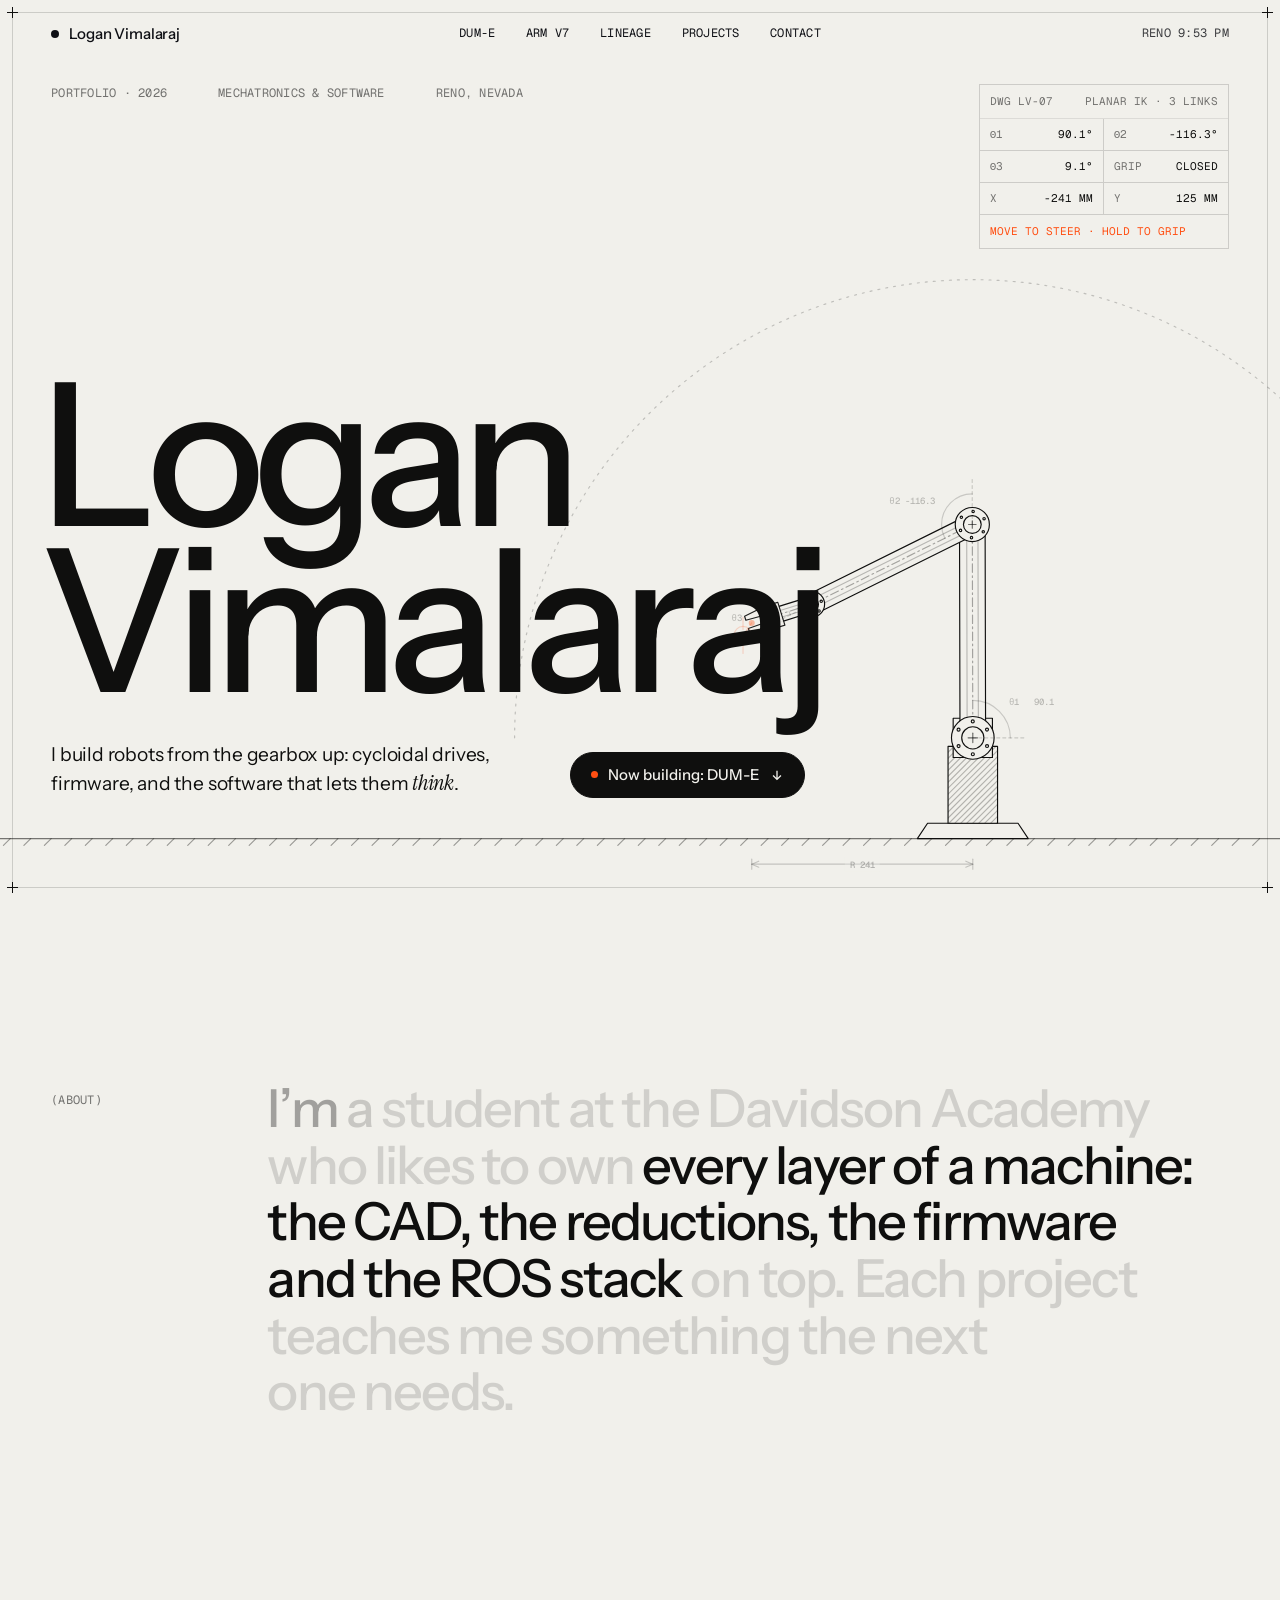
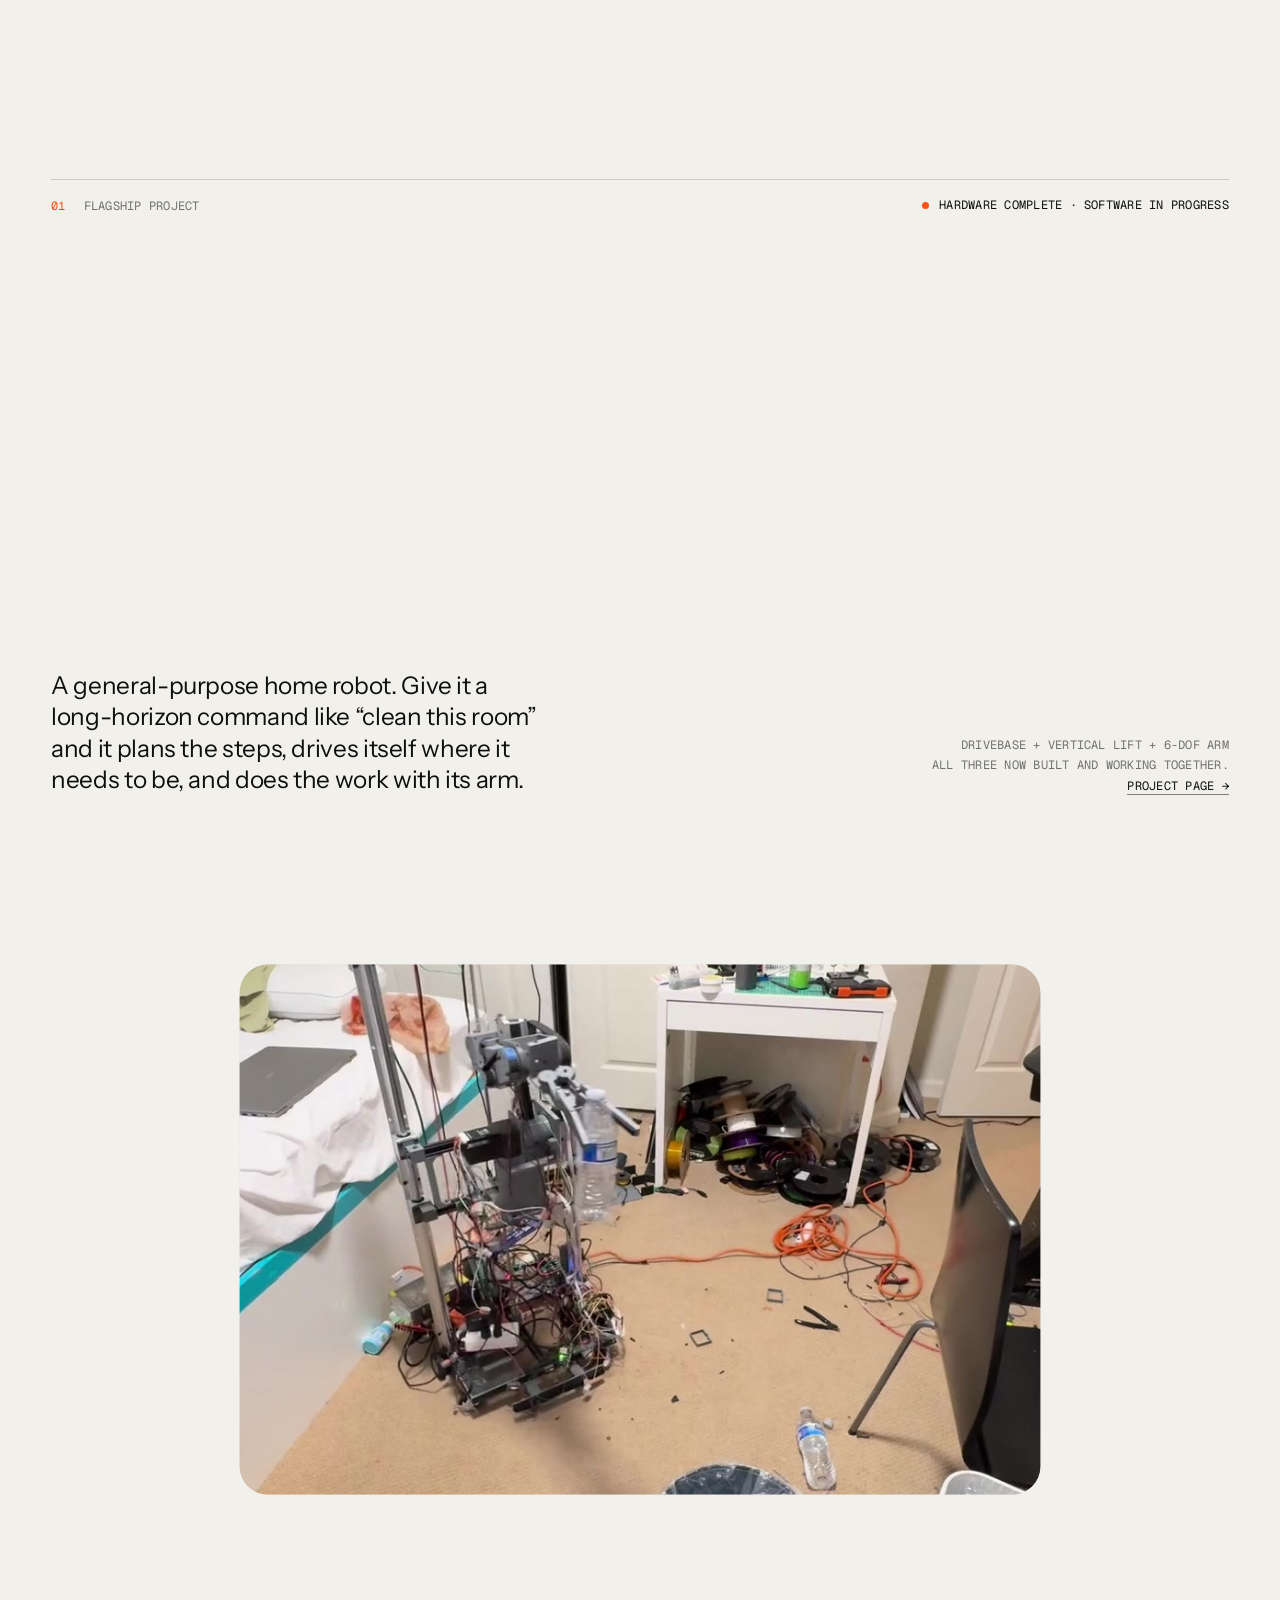
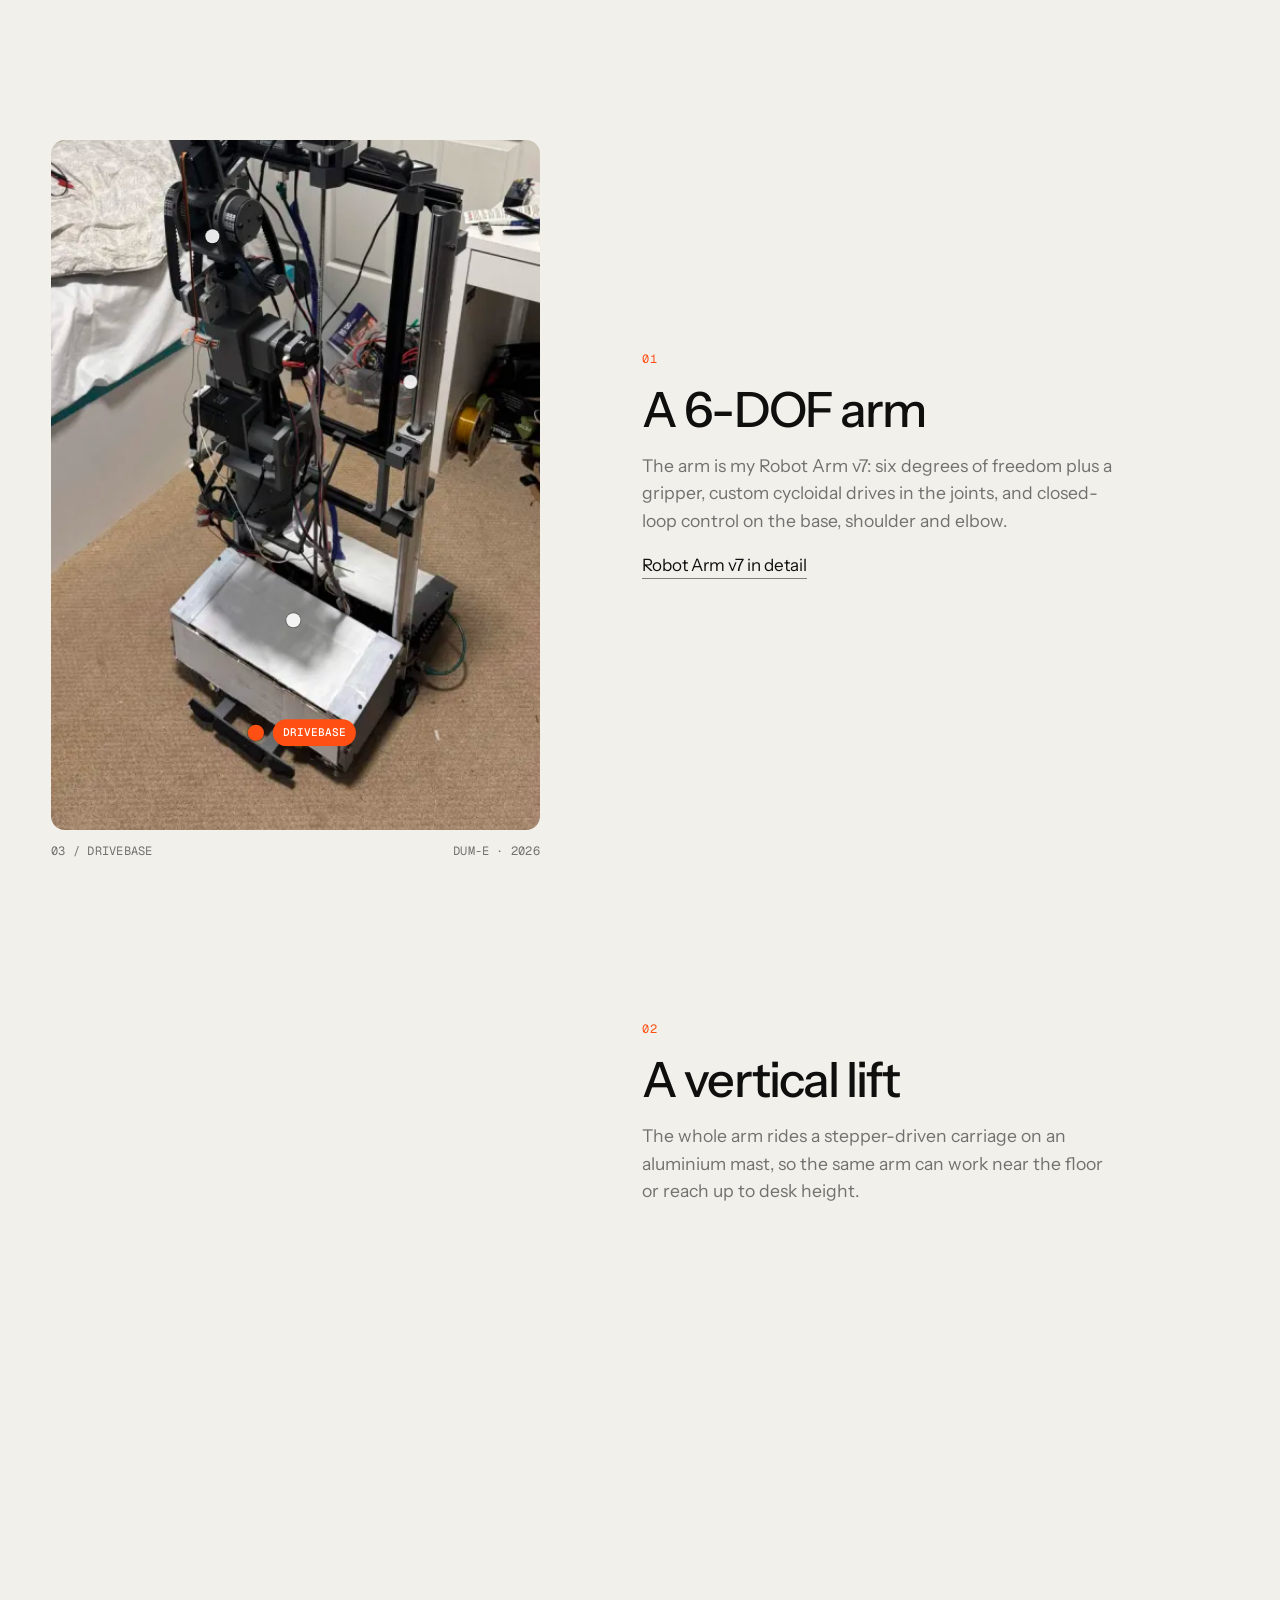
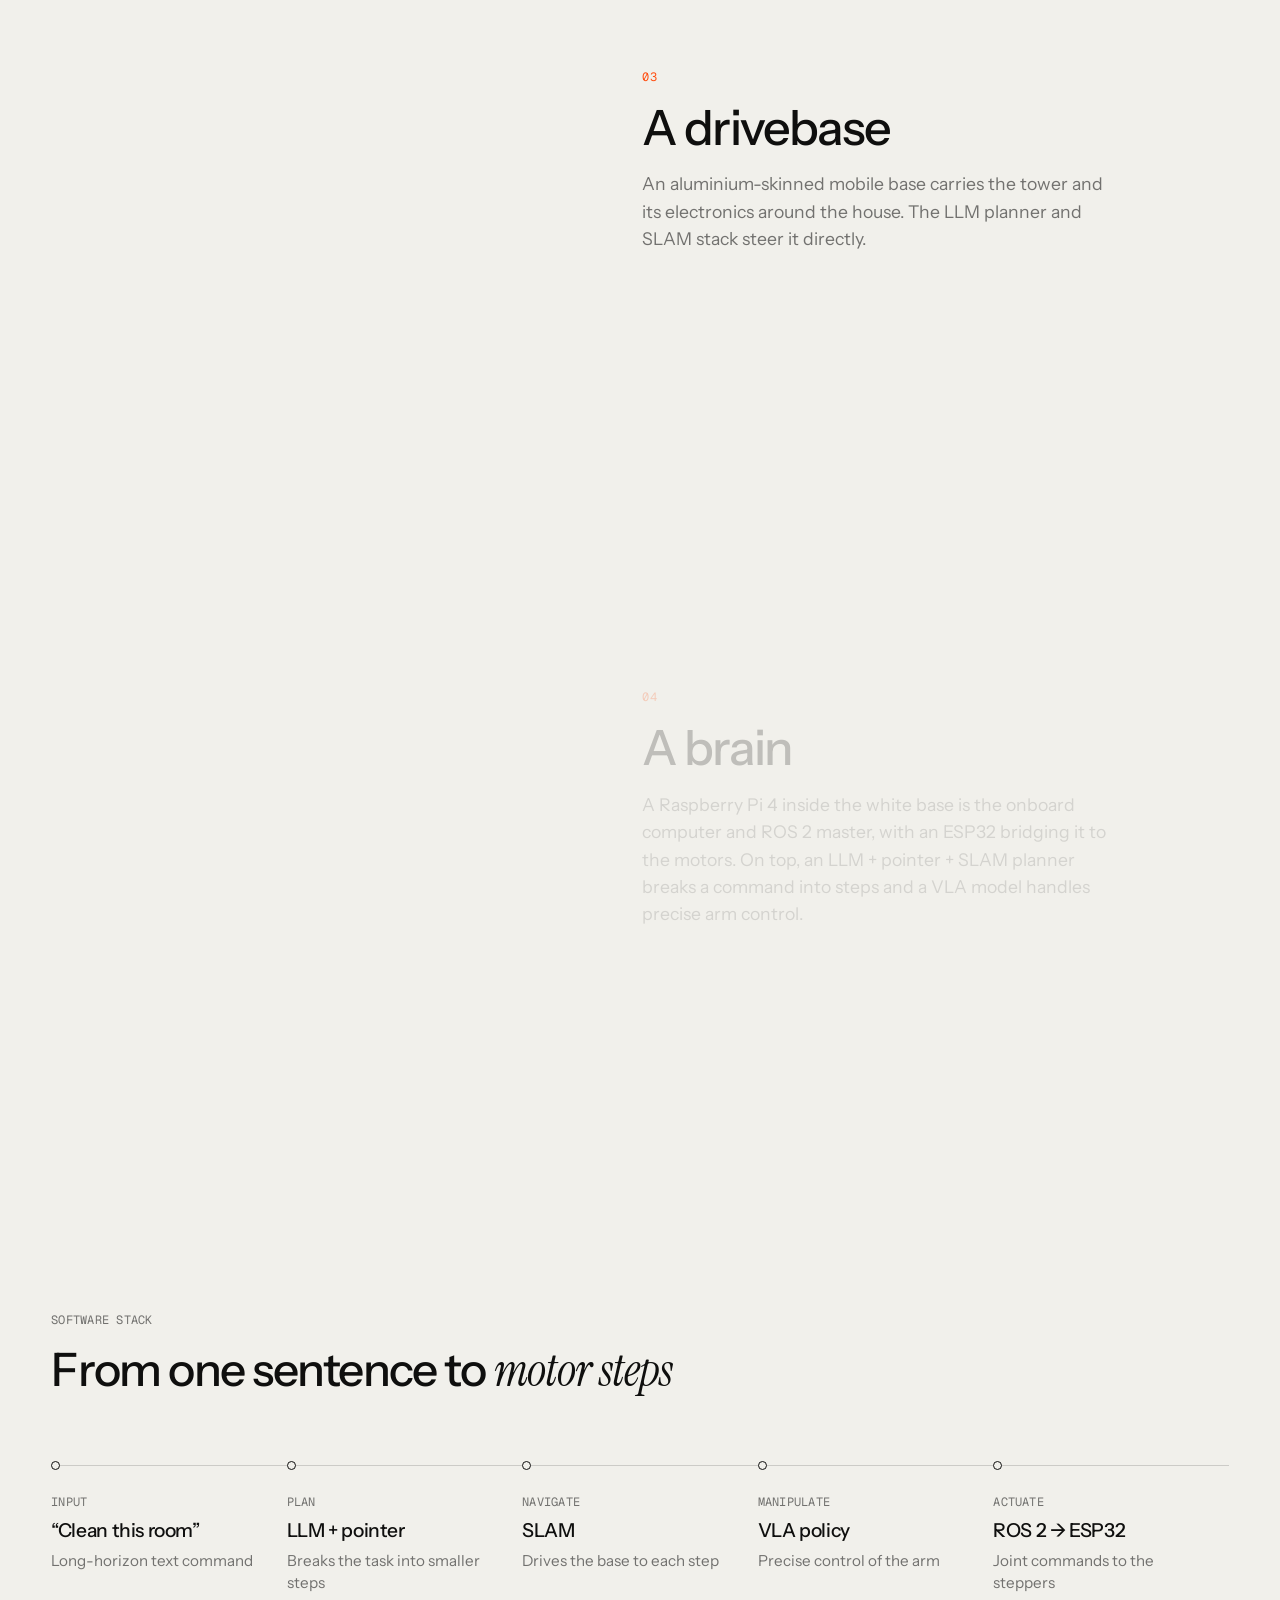
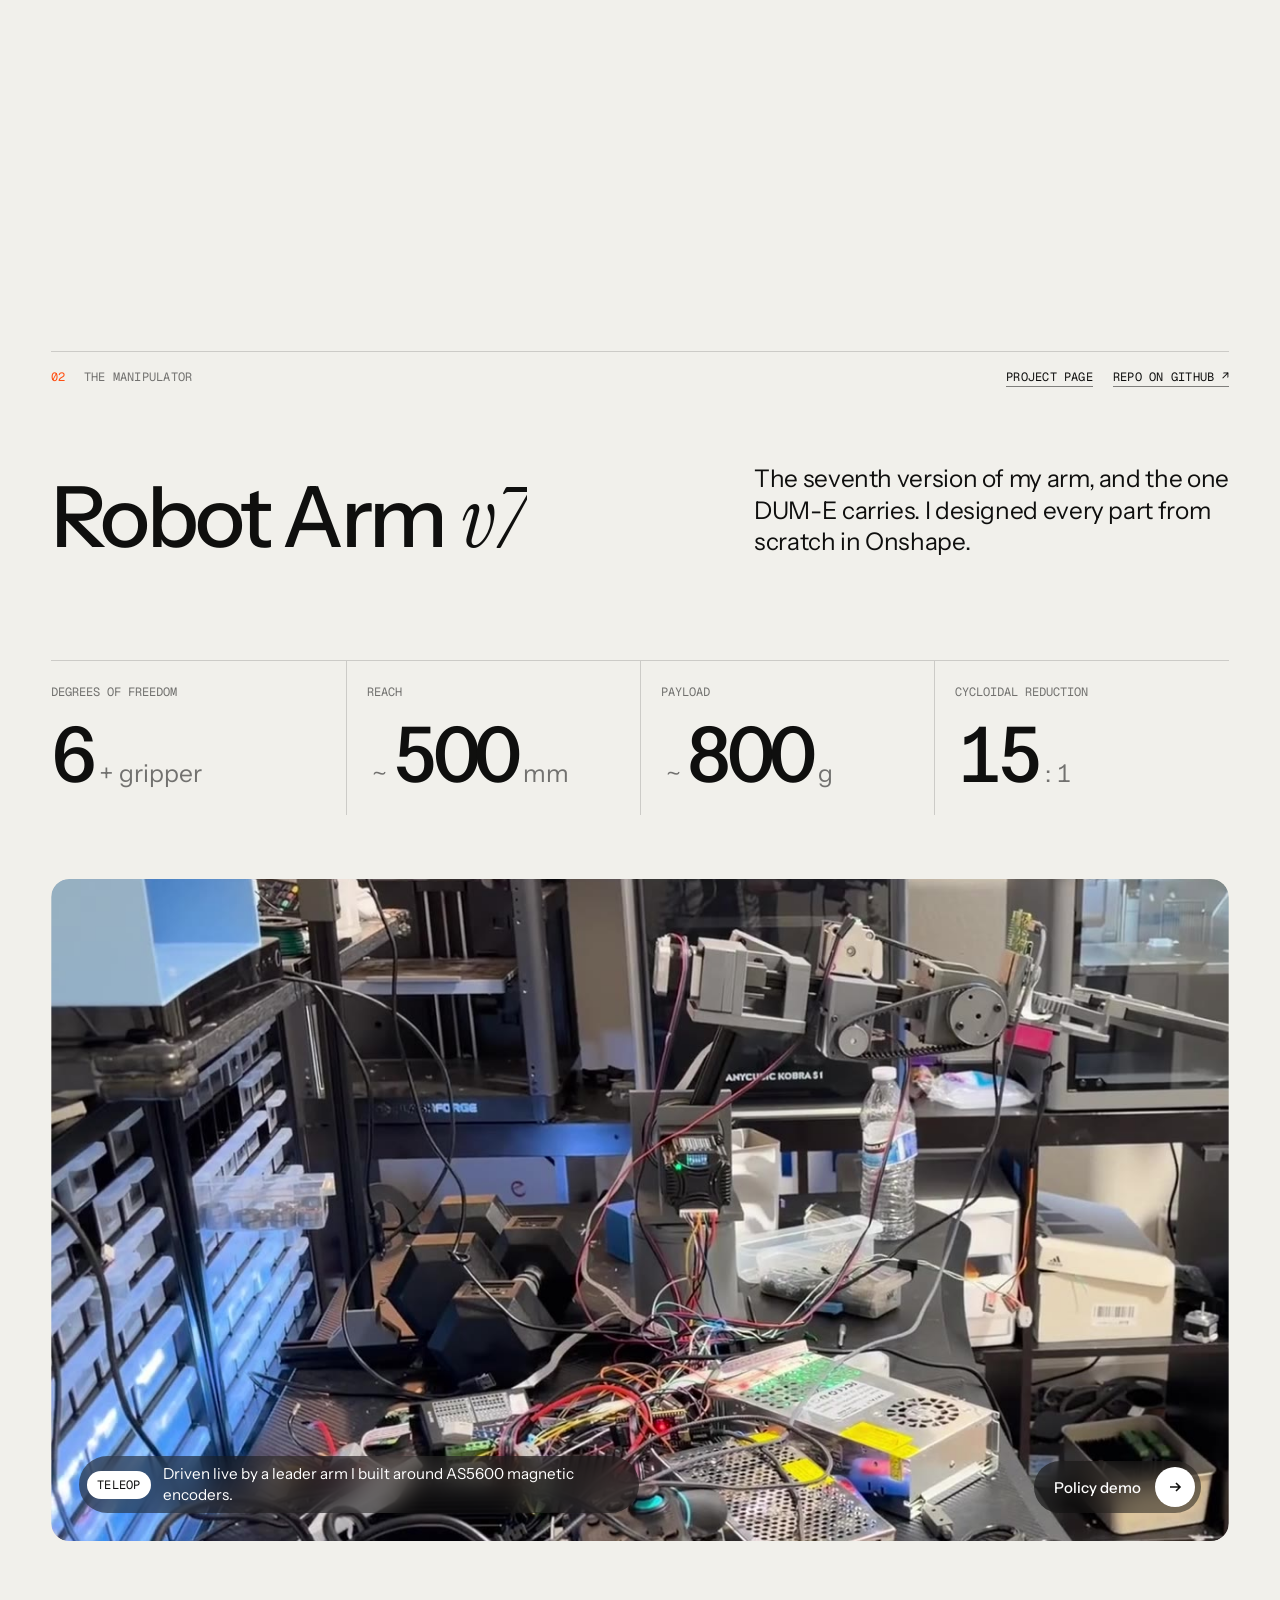
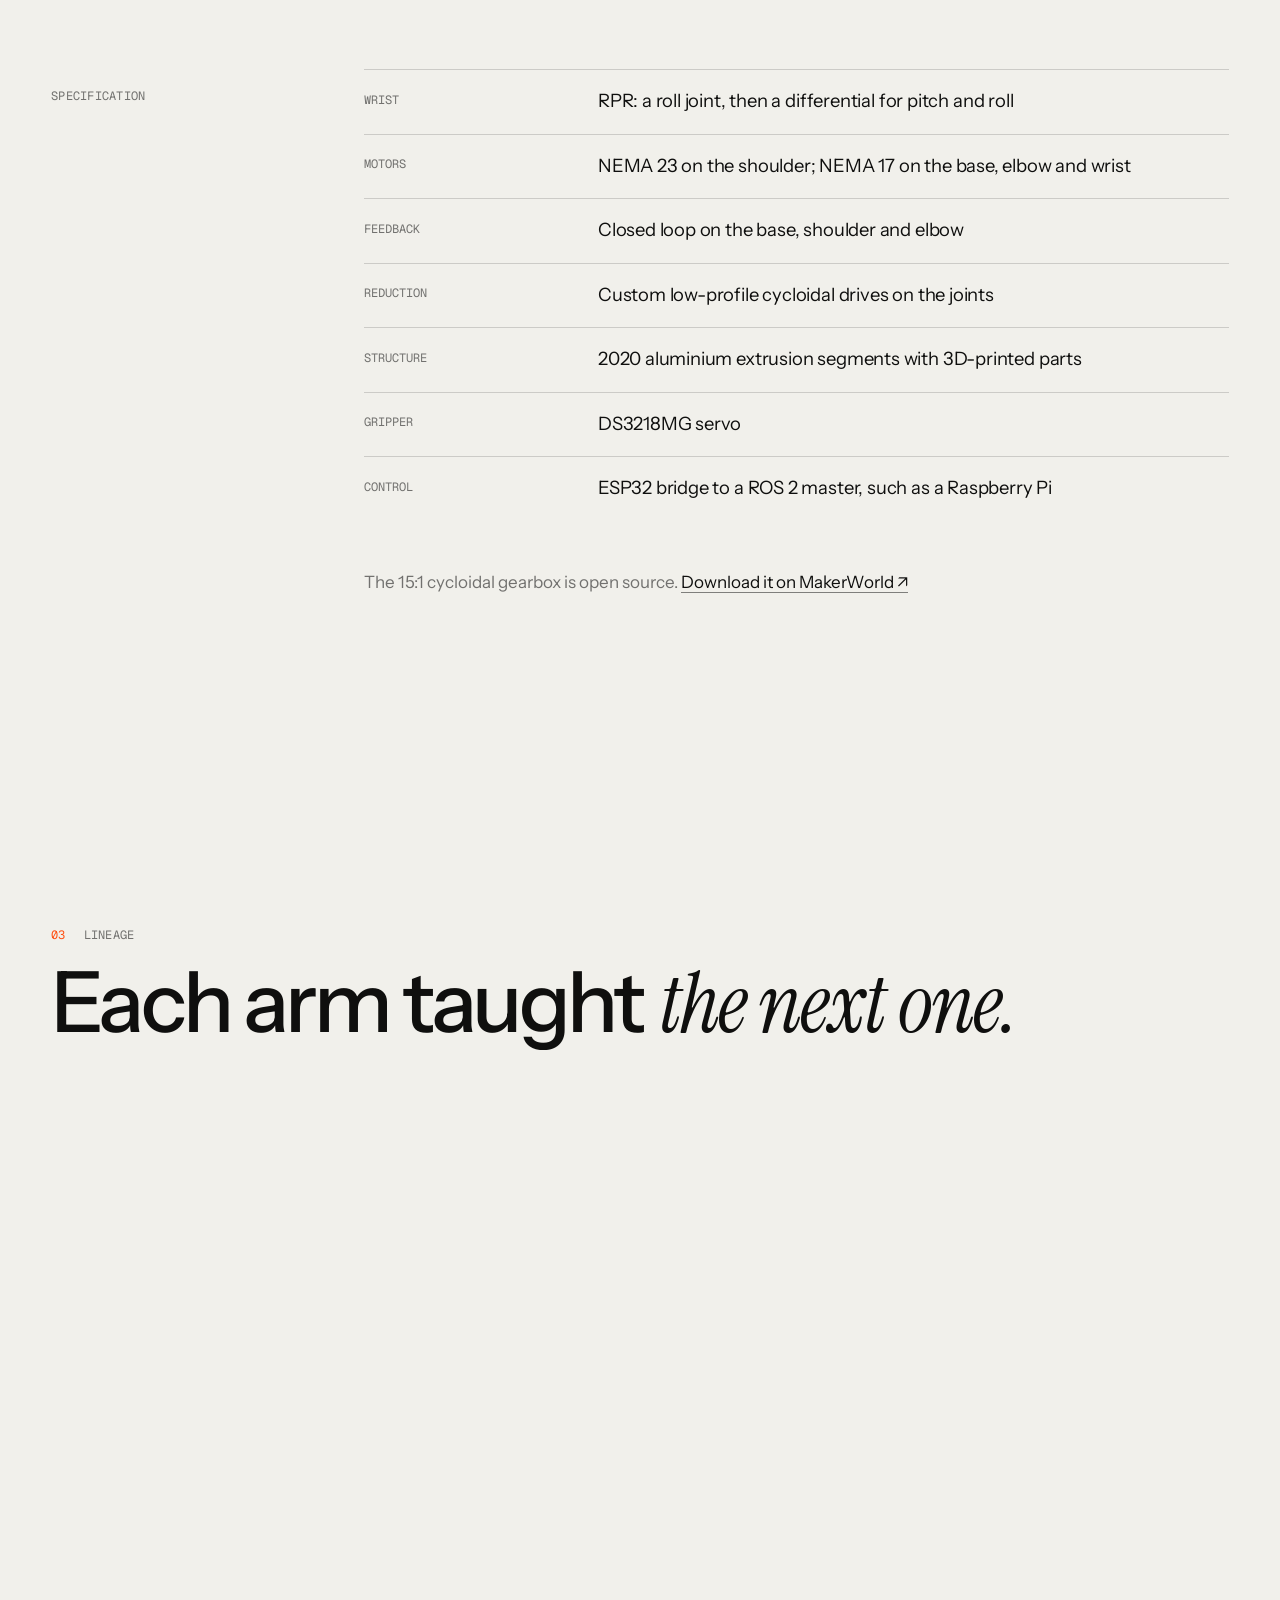
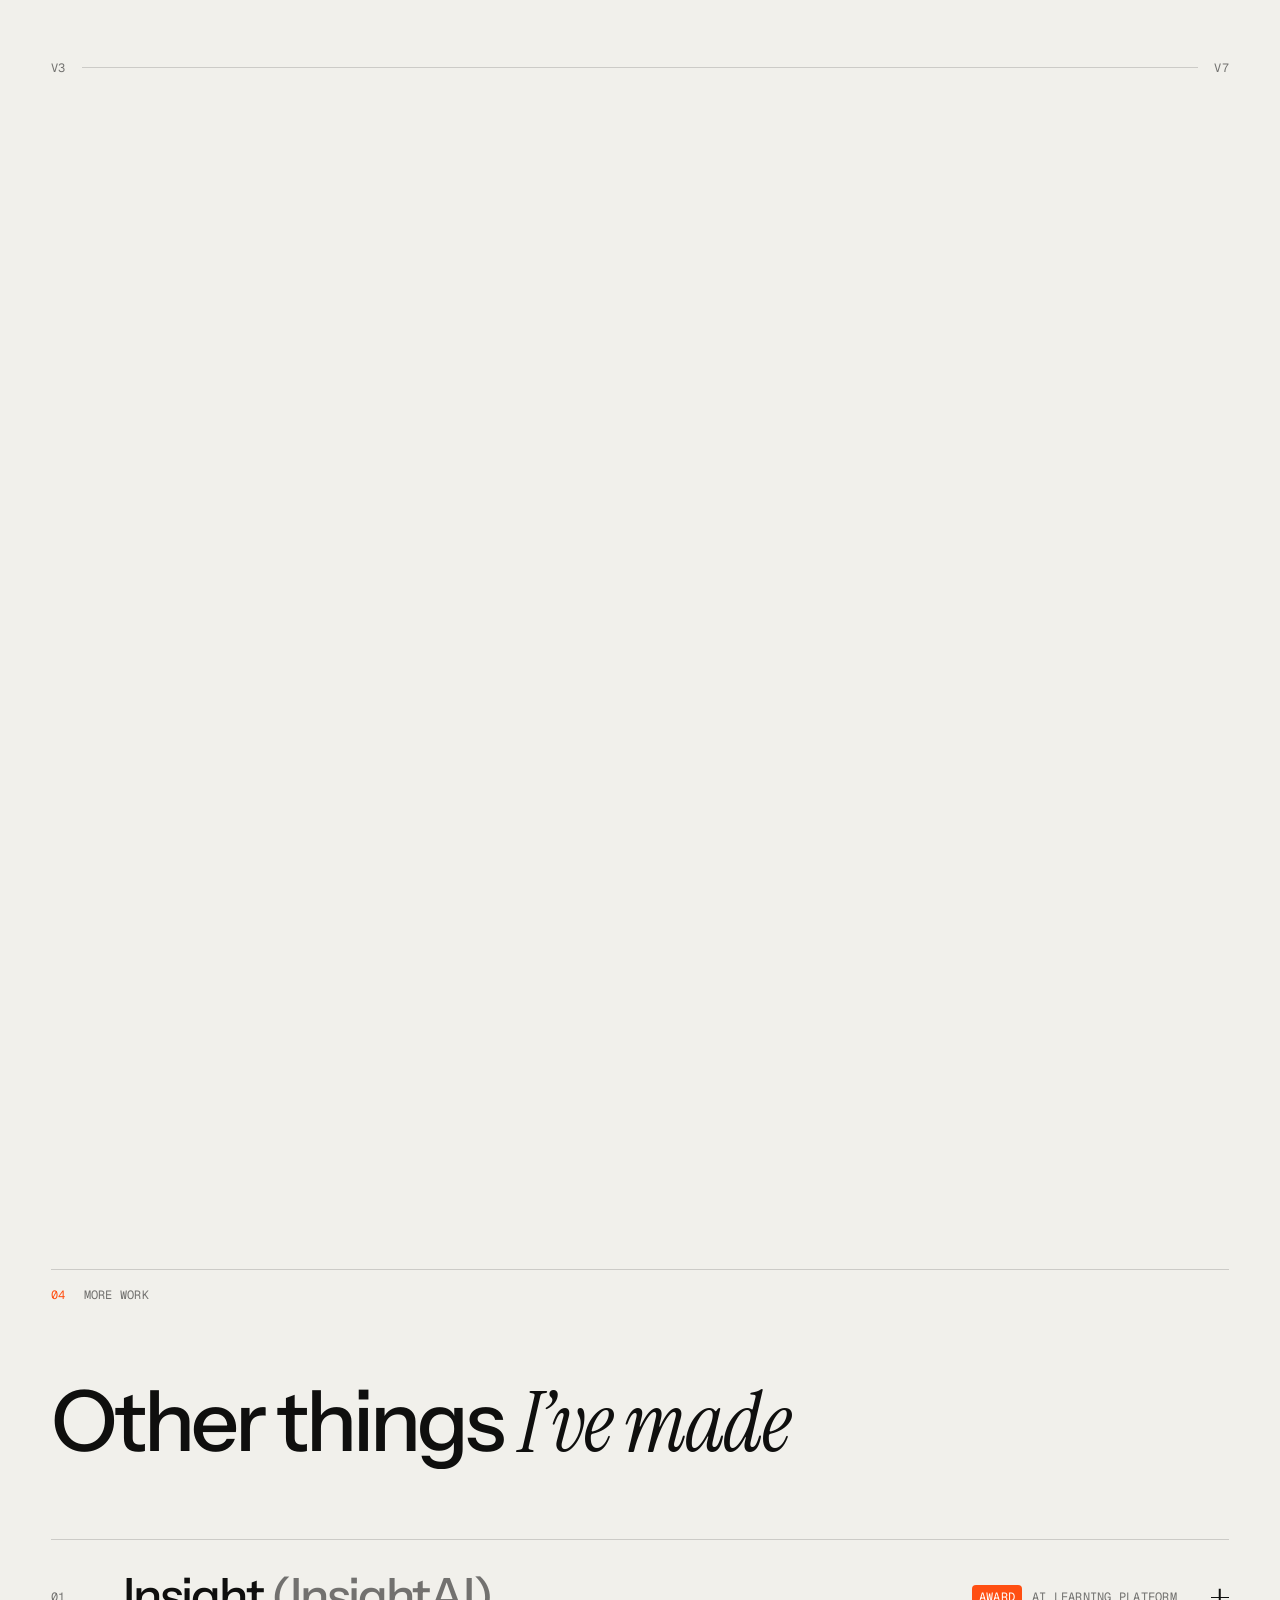
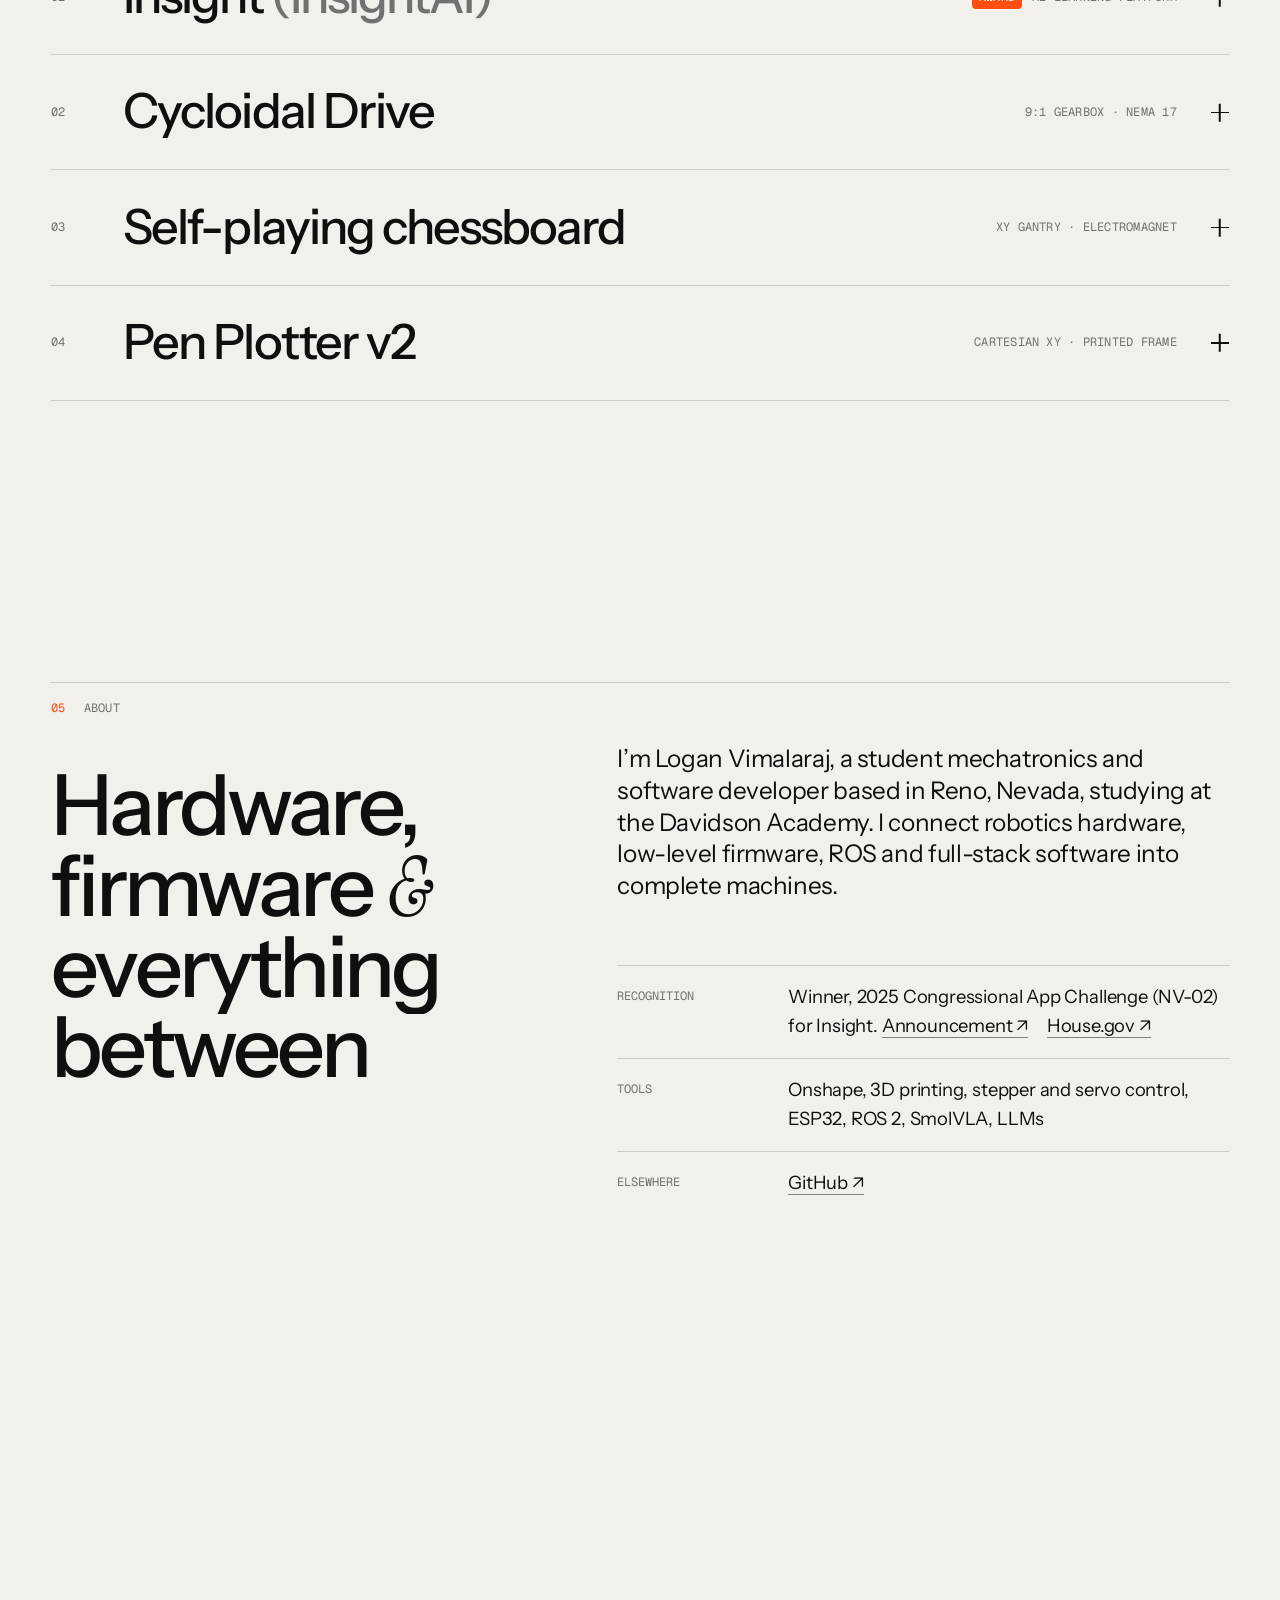
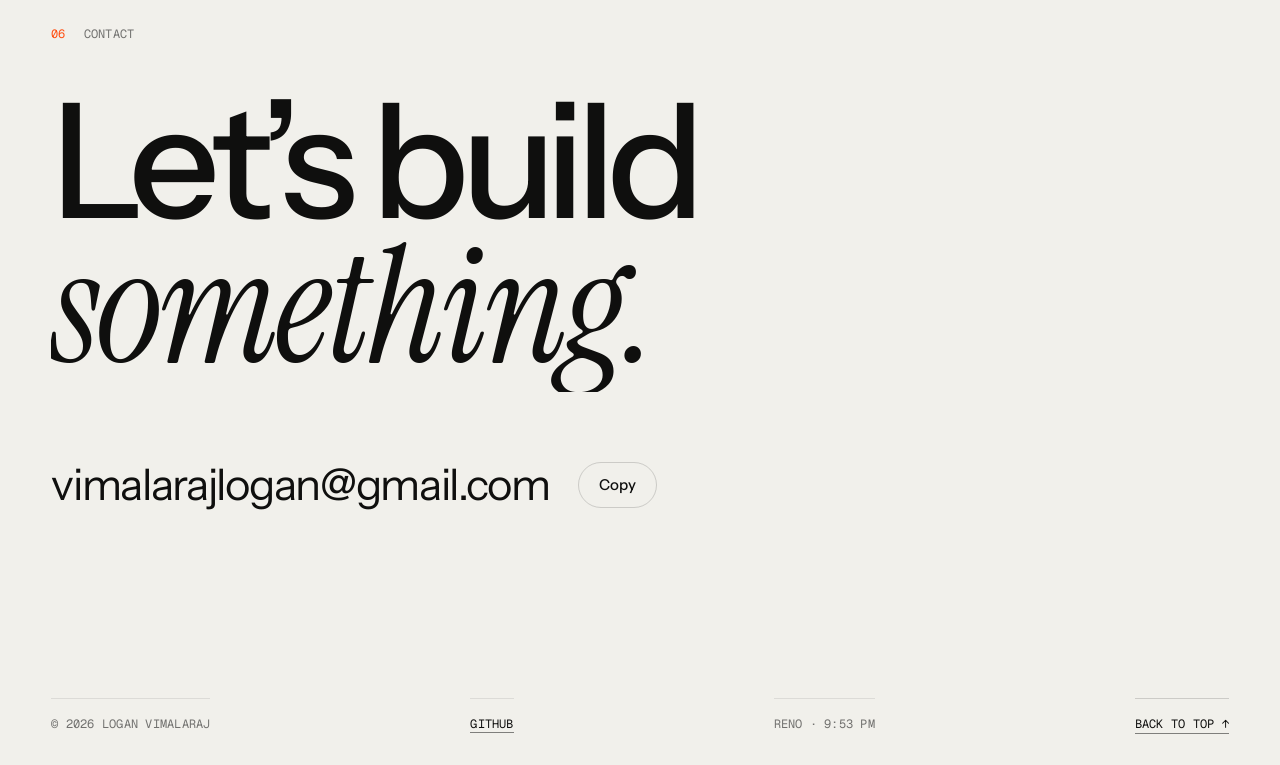
==== commit ca589c87: "Replace link preview image with plain name card Beige 1200x630 card with the name centered, used by " ====
--- a/index.html
+++ b/index.html
@@ -19,15 +19,17 @@
       content="DUM-E, custom robot arms, cycloidal drives, and software by student mechatronics developer Logan Vimalaraj."
     />
     <meta property="og:url" content="https://loganoe.github.io/" />
-    <meta property="og:image" content="https://loganoe.github.io/social-card.jpg" />
-    <meta property="og:image:alt" content="Robotic arm designed by Logan Vimalaraj" />
+    <meta property="og:image" content="https://loganoe.github.io/og-card.jpg" />
+    <meta property="og:image:width" content="1200" />
+    <meta property="og:image:height" content="630" />
+    <meta property="og:image:alt" content="Logan Vimalaraj" />
     <meta name="twitter:card" content="summary_large_image" />
     <meta name="twitter:title" content="Logan Vimalaraj | Robotics &amp; Software Developer" />
     <meta
       name="twitter:description"
       content="DUM-E, custom robot arms, cycloidal drives, and software by student mechatronics developer Logan Vimalaraj."
     />
-    <meta name="twitter:image" content="https://loganoe.github.io/social-card.jpg" />
+    <meta name="twitter:image" content="https://loganoe.github.io/og-card.jpg" />
     <link rel="icon" href="/favicon.svg" type="image/svg+xml" />
     <title>Logan Vimalaraj | Robotics &amp; Software Developer</title>
     <script type="application/ld+json">
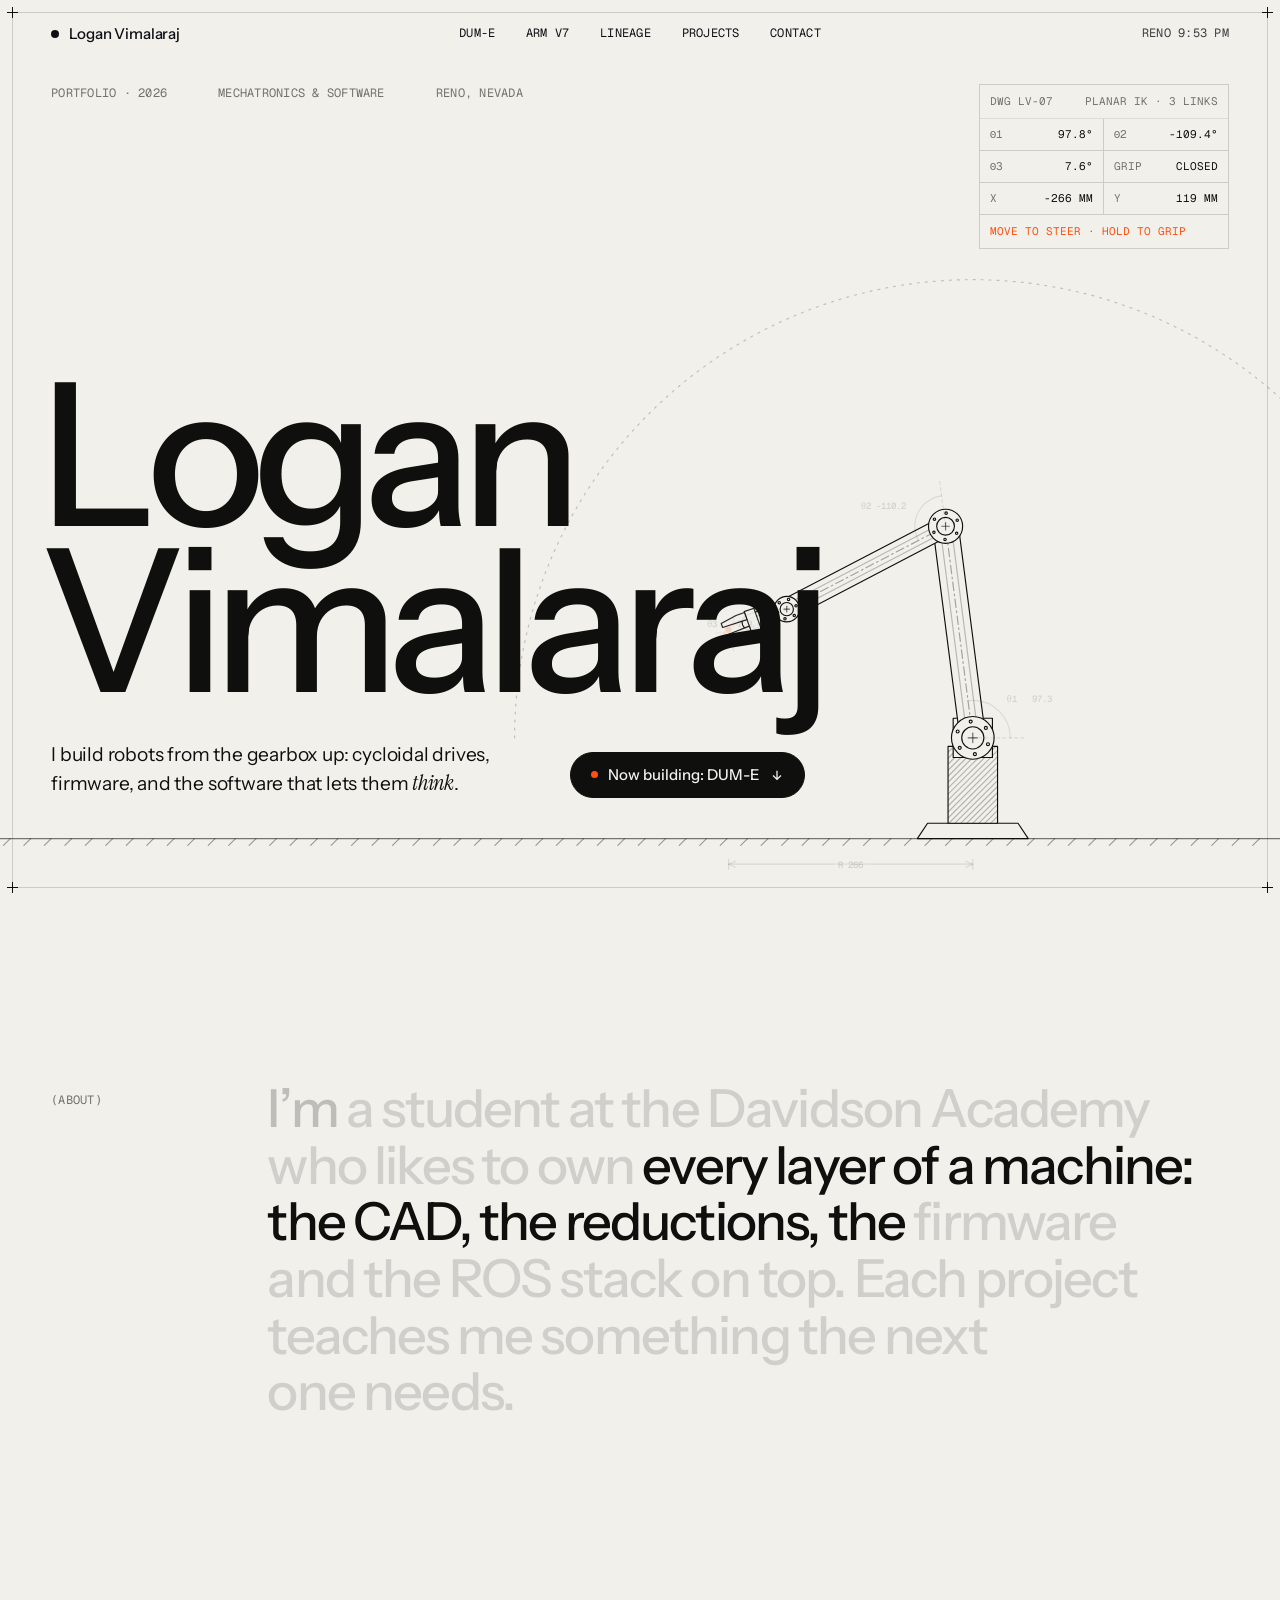
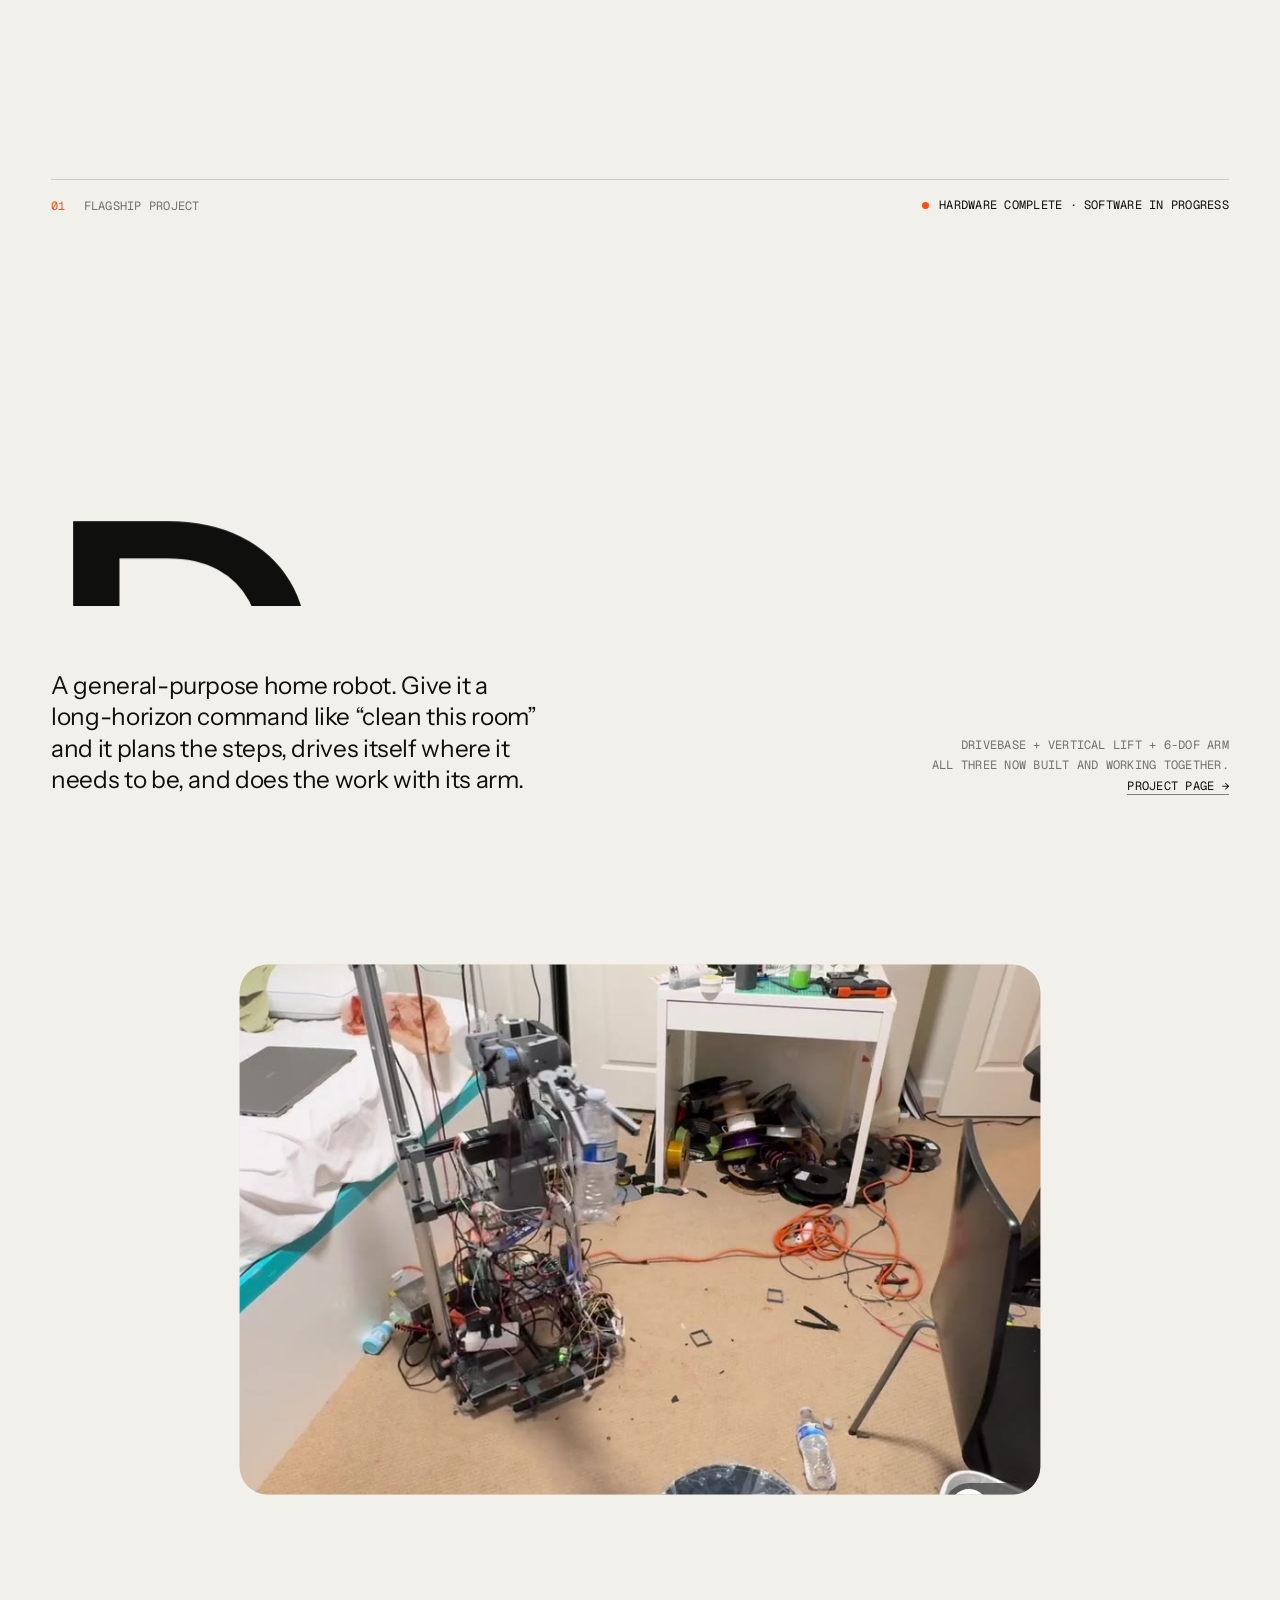
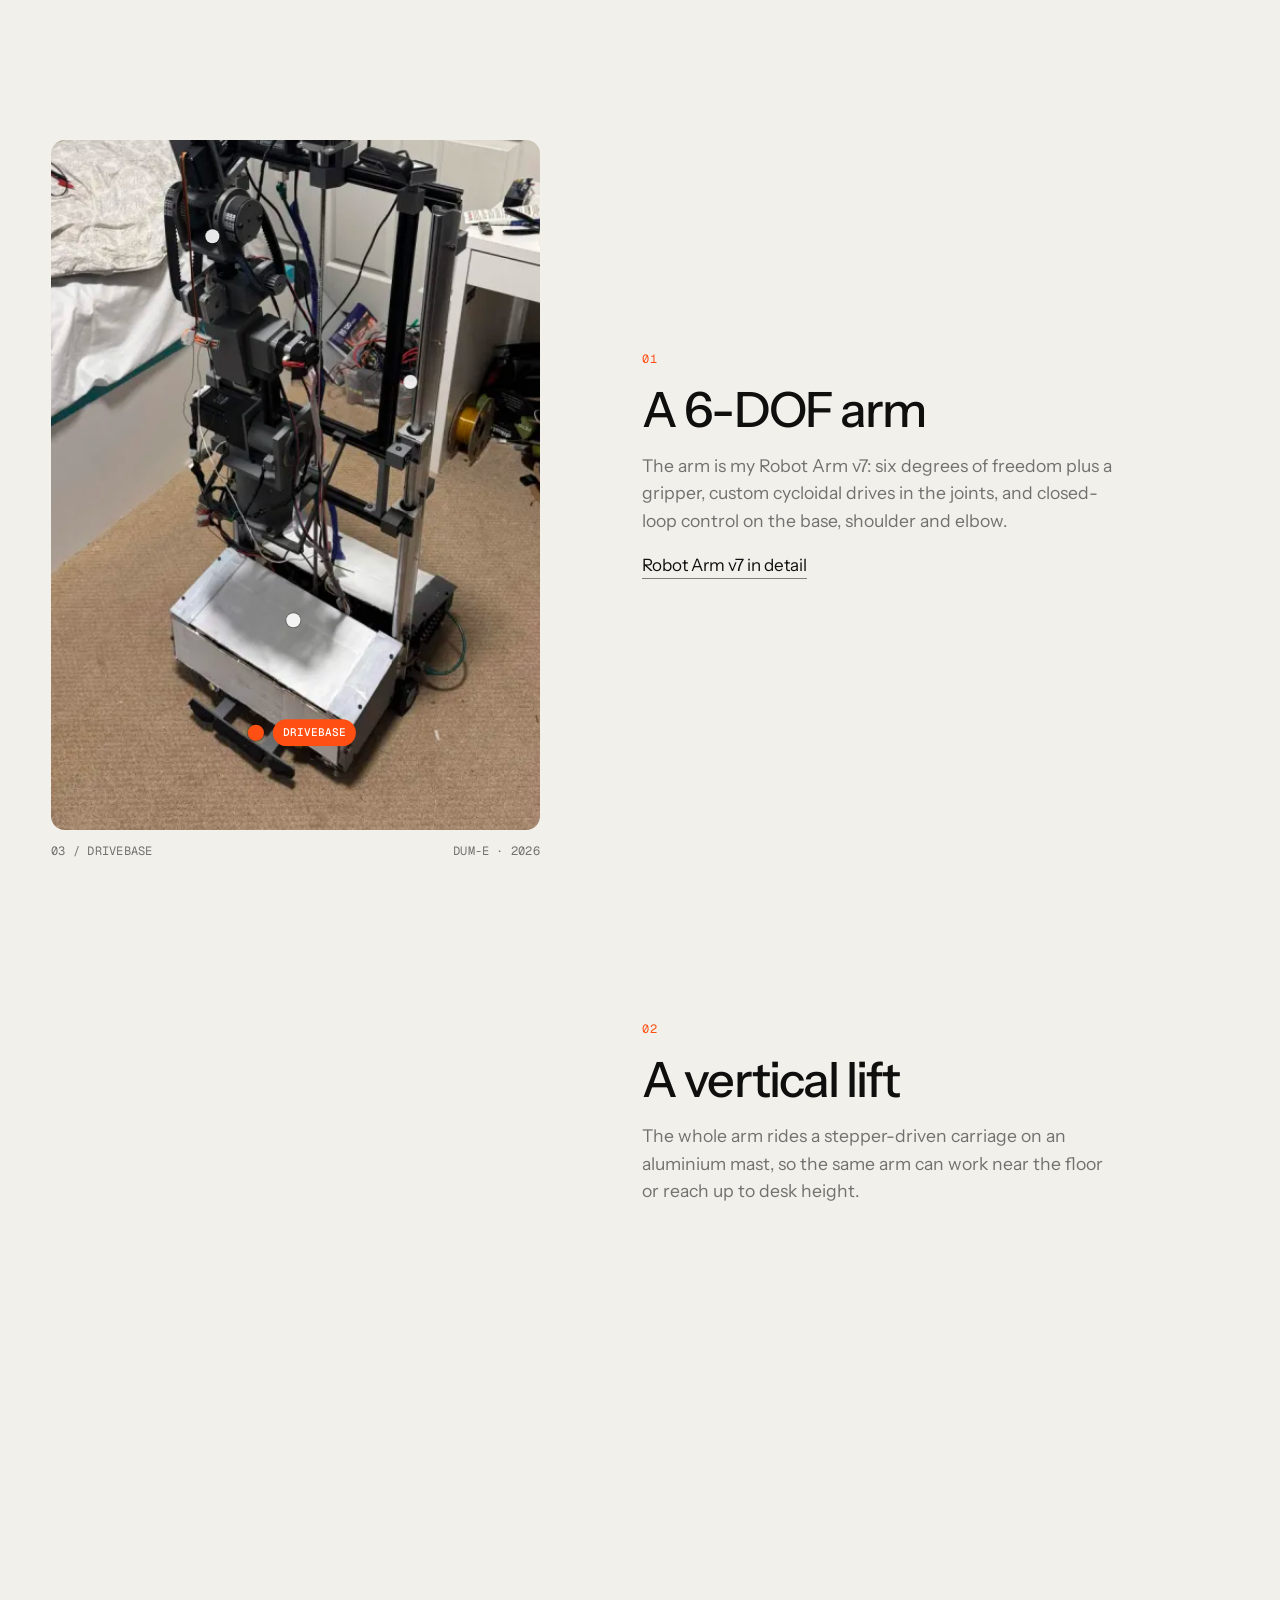
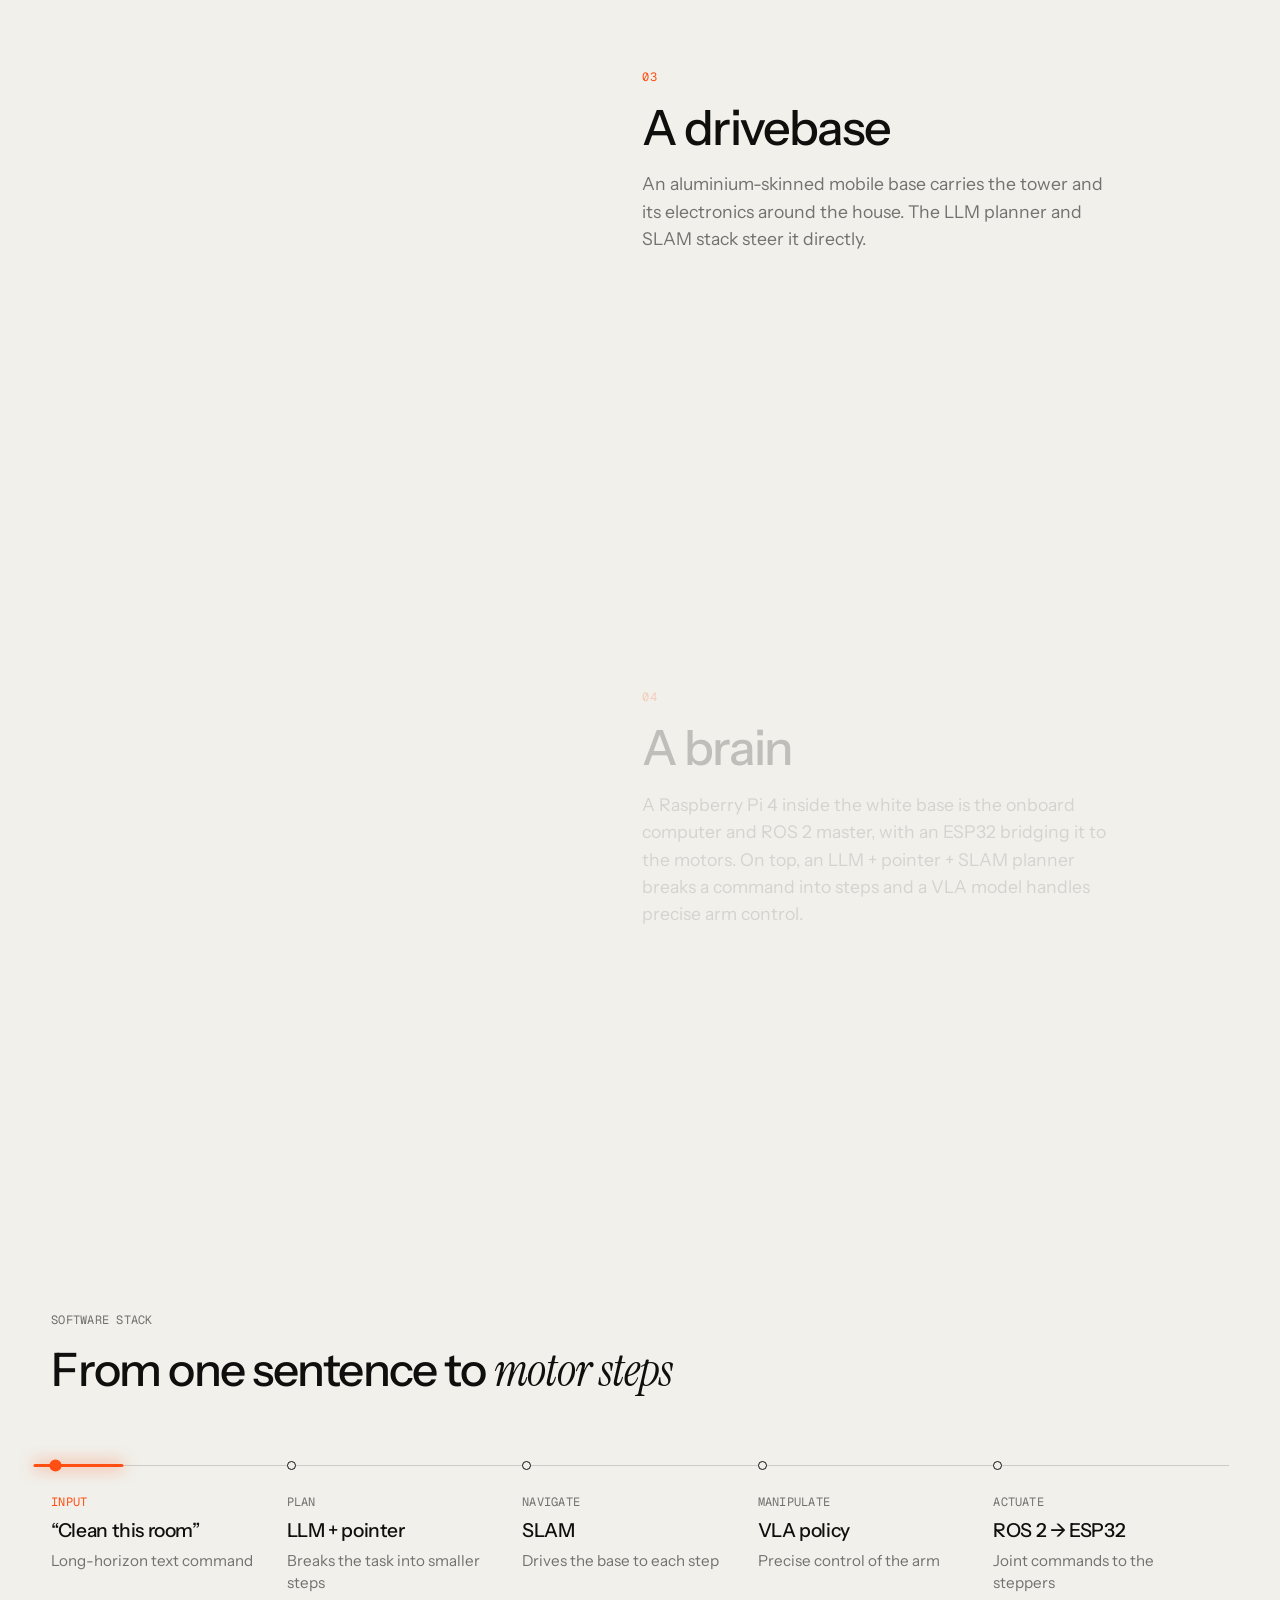
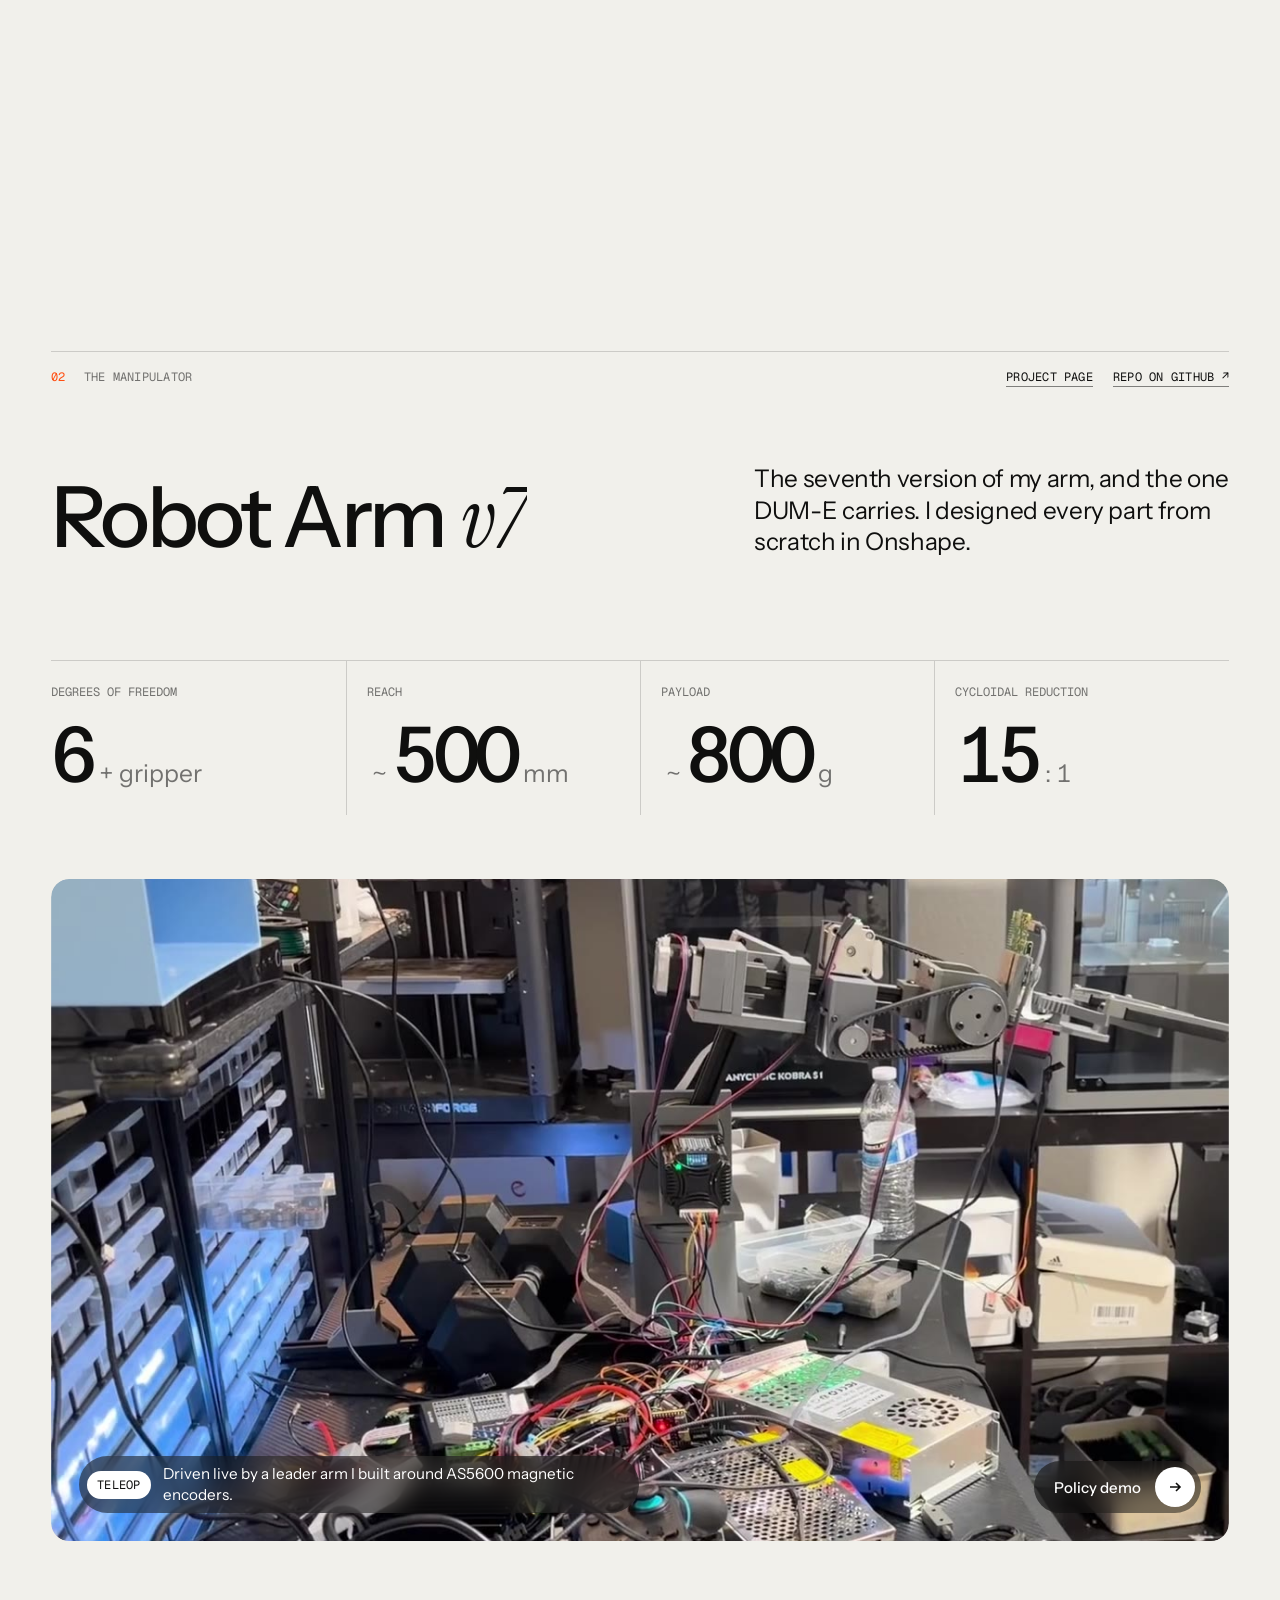
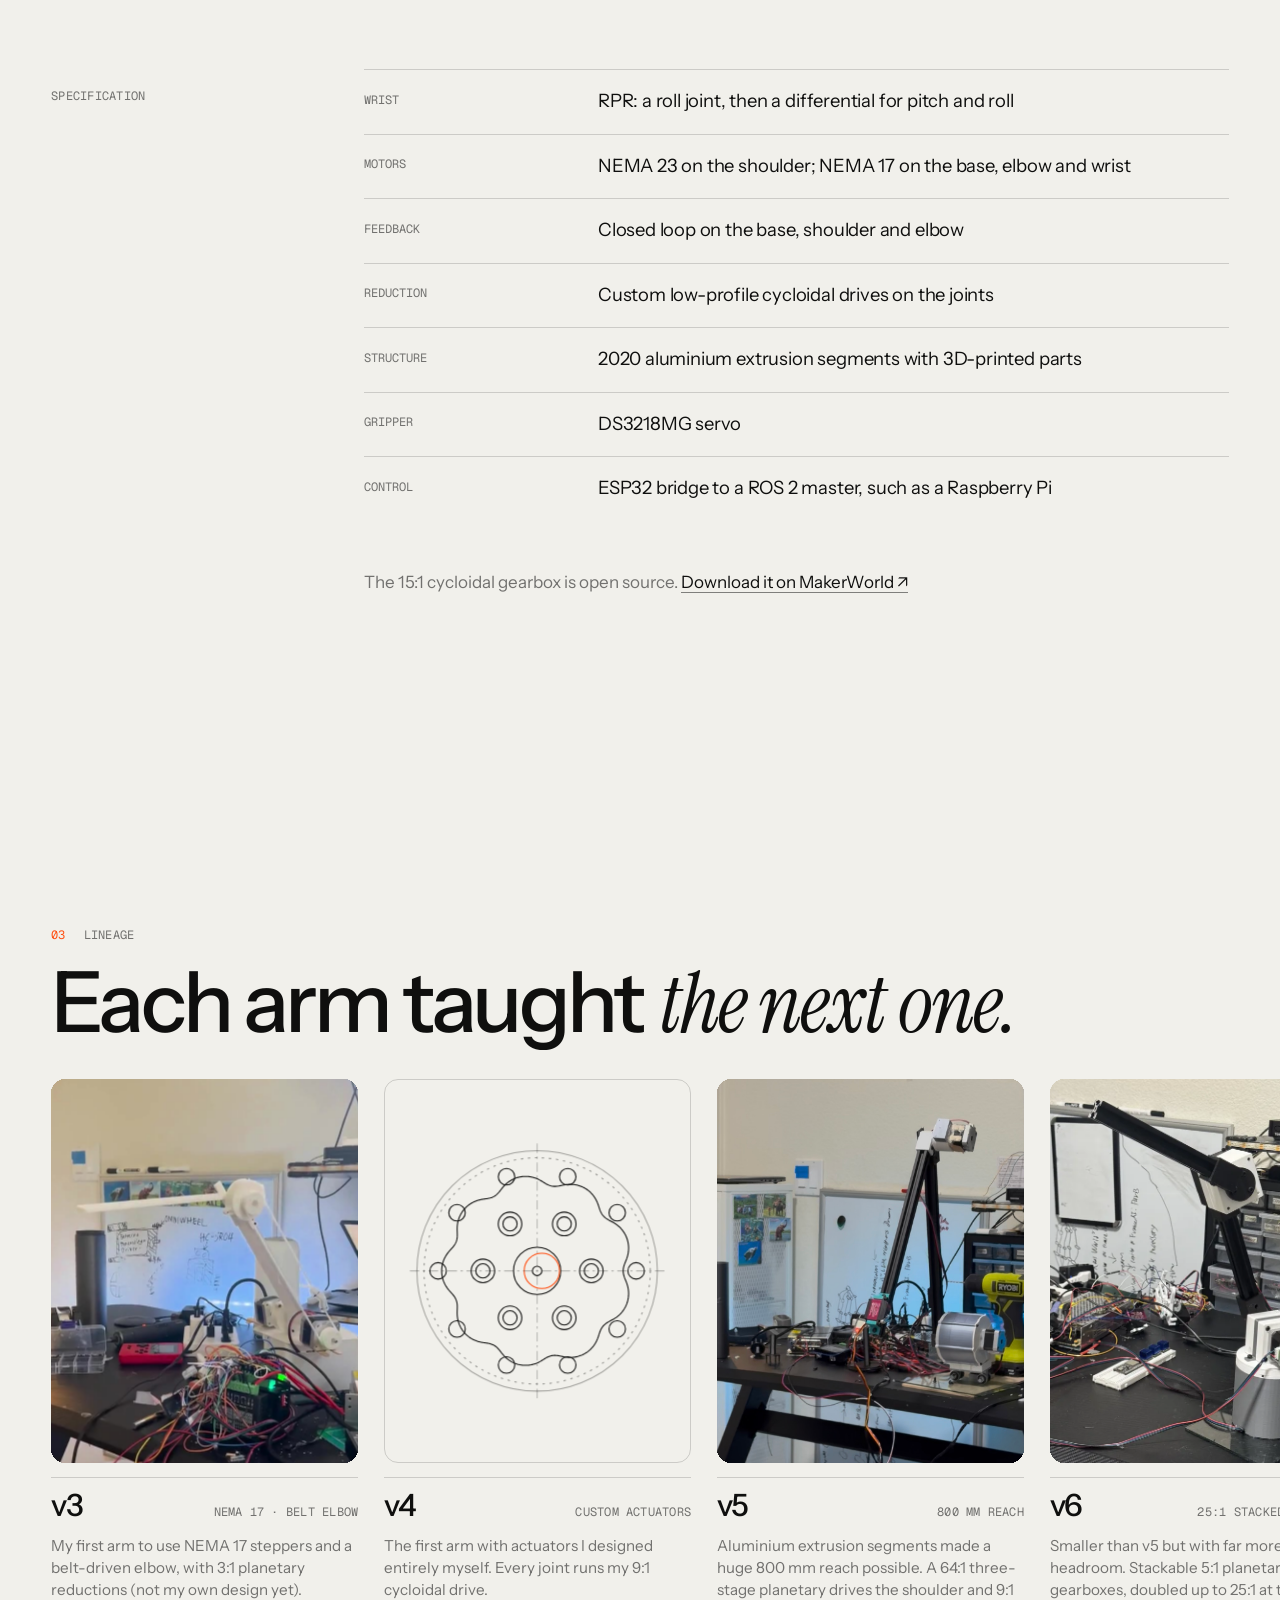
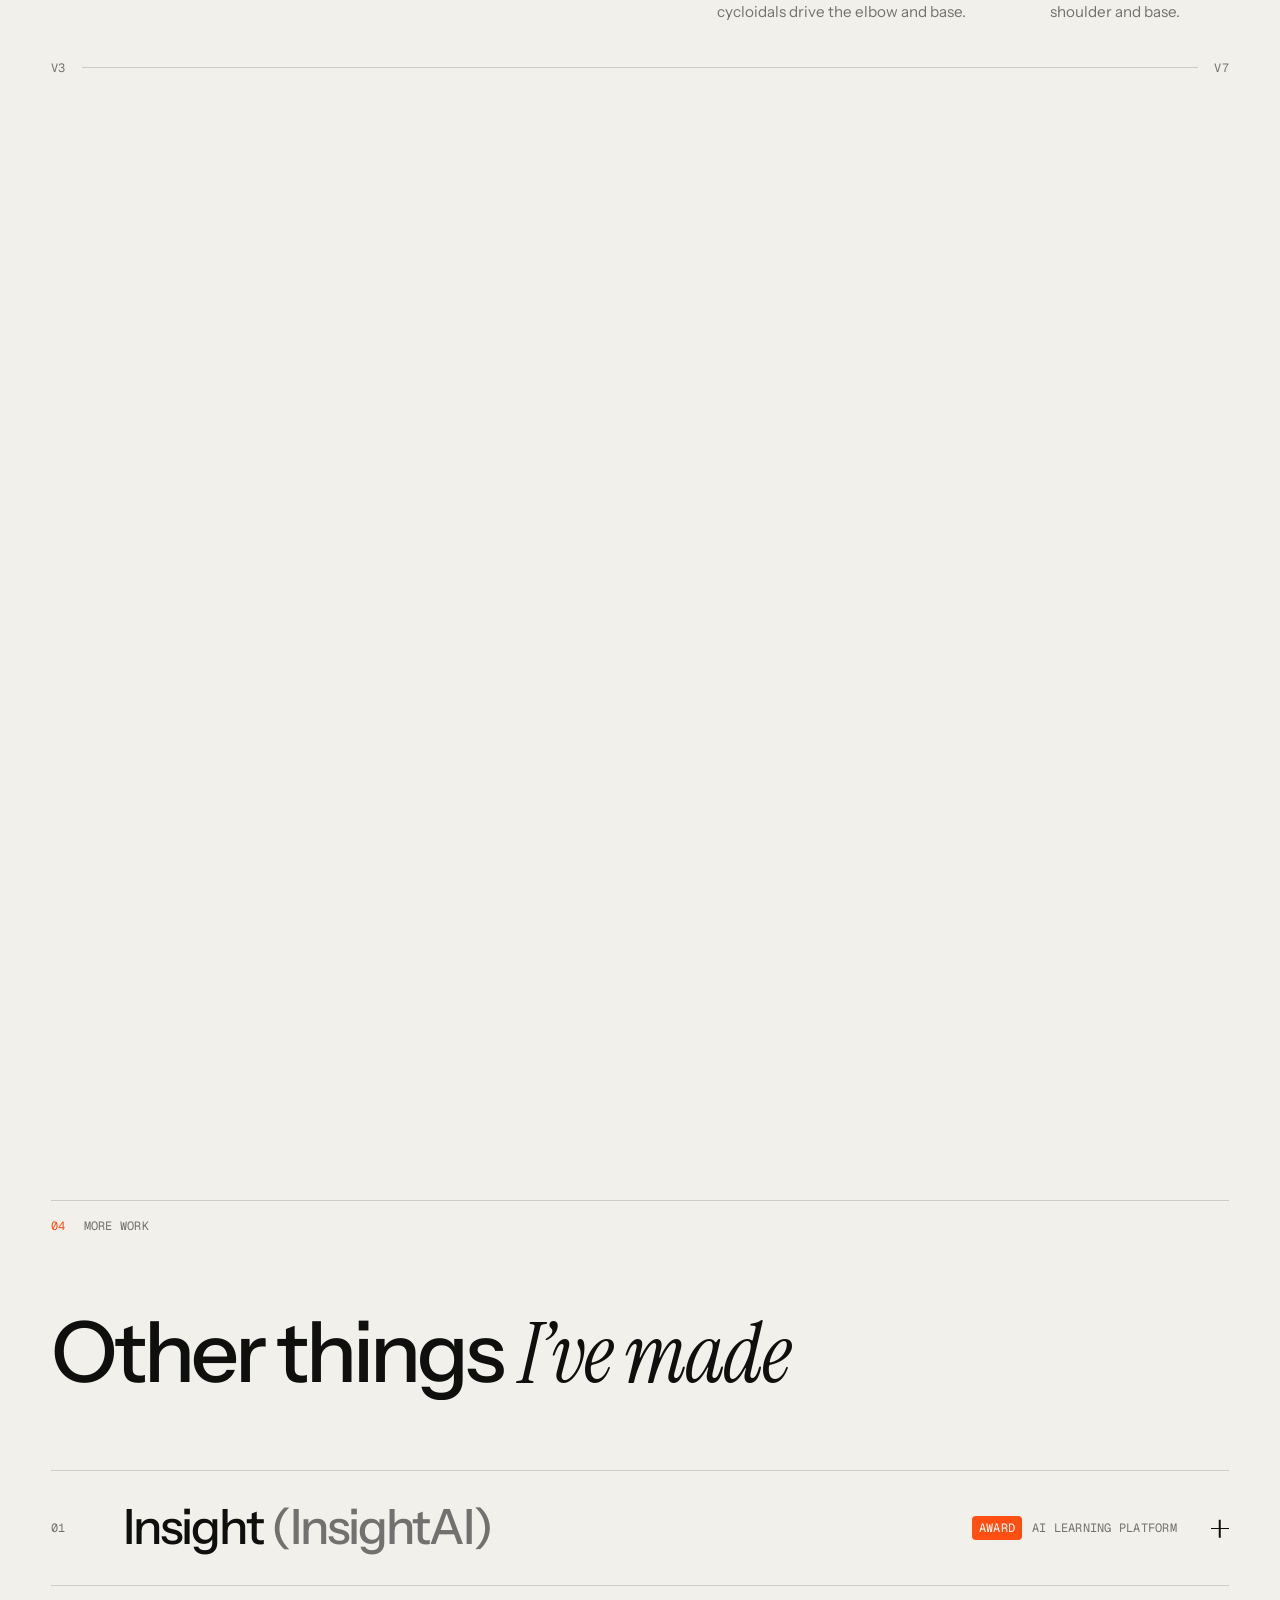
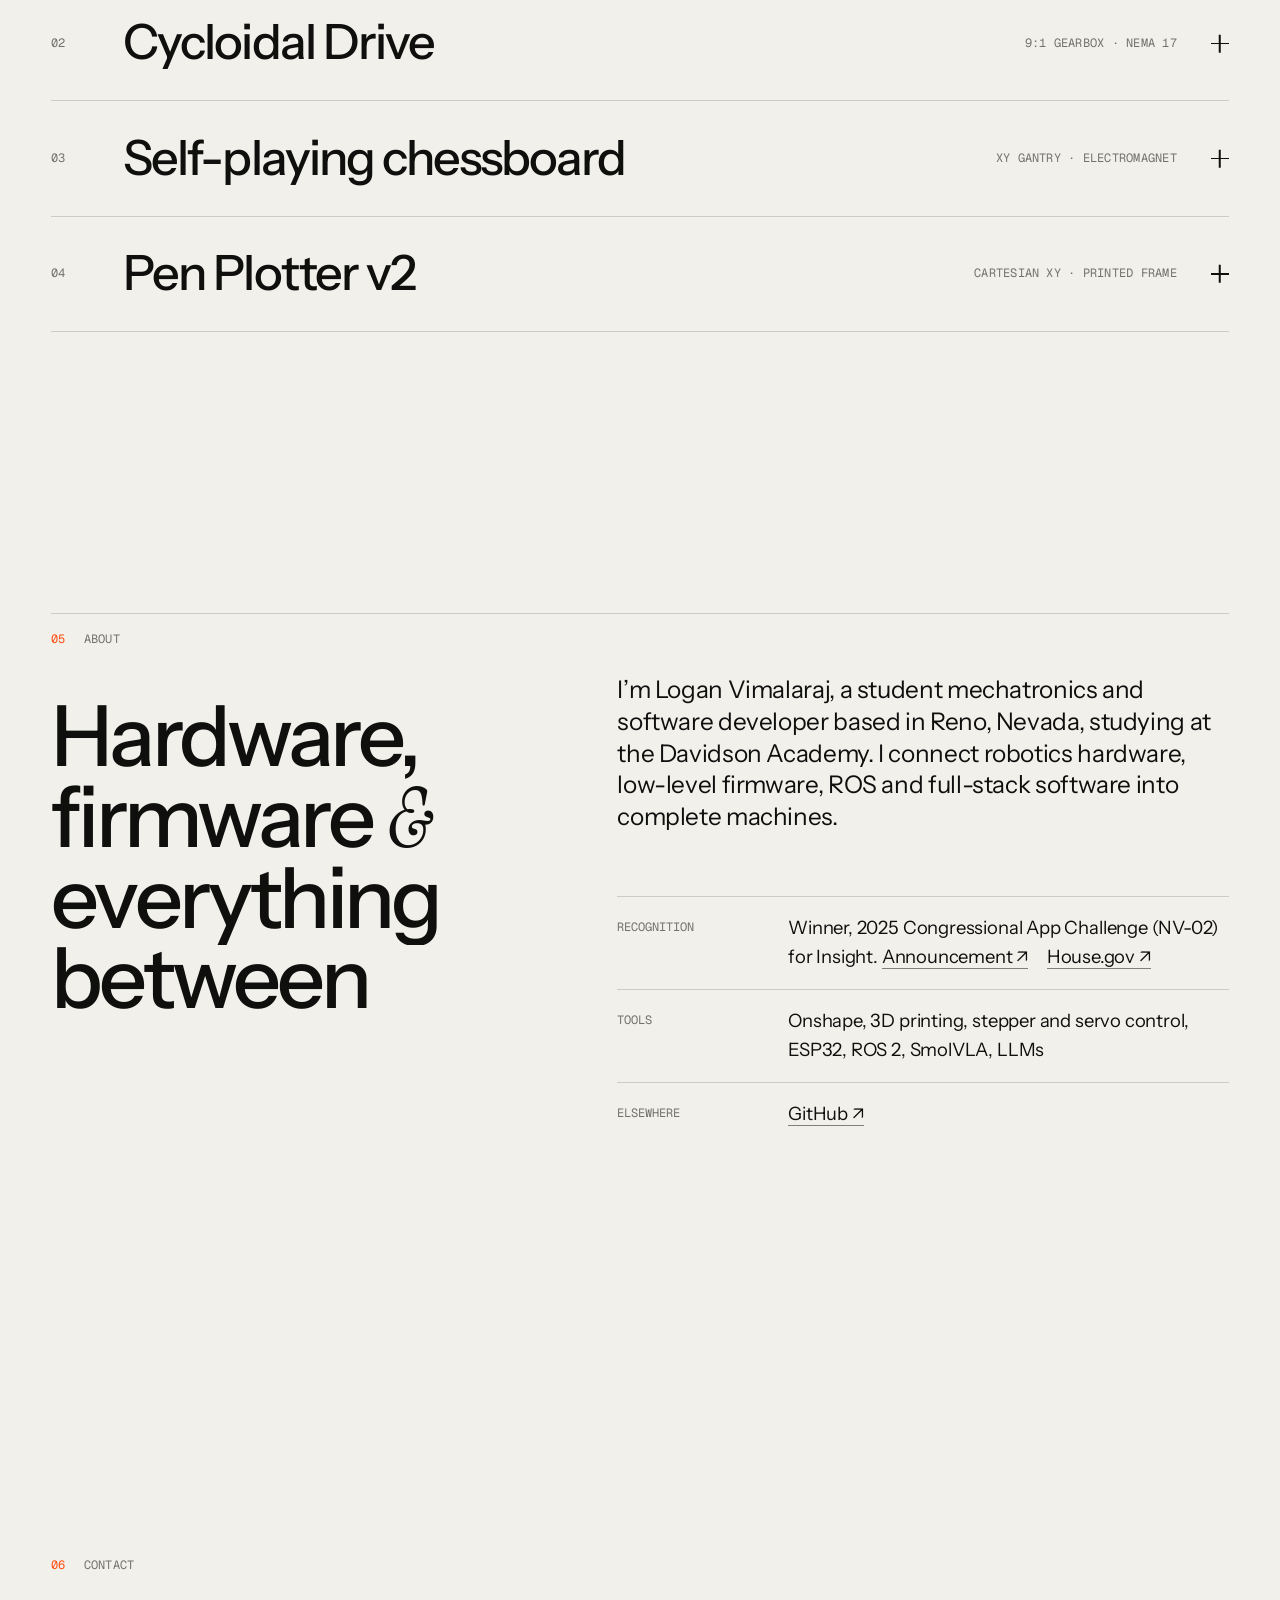
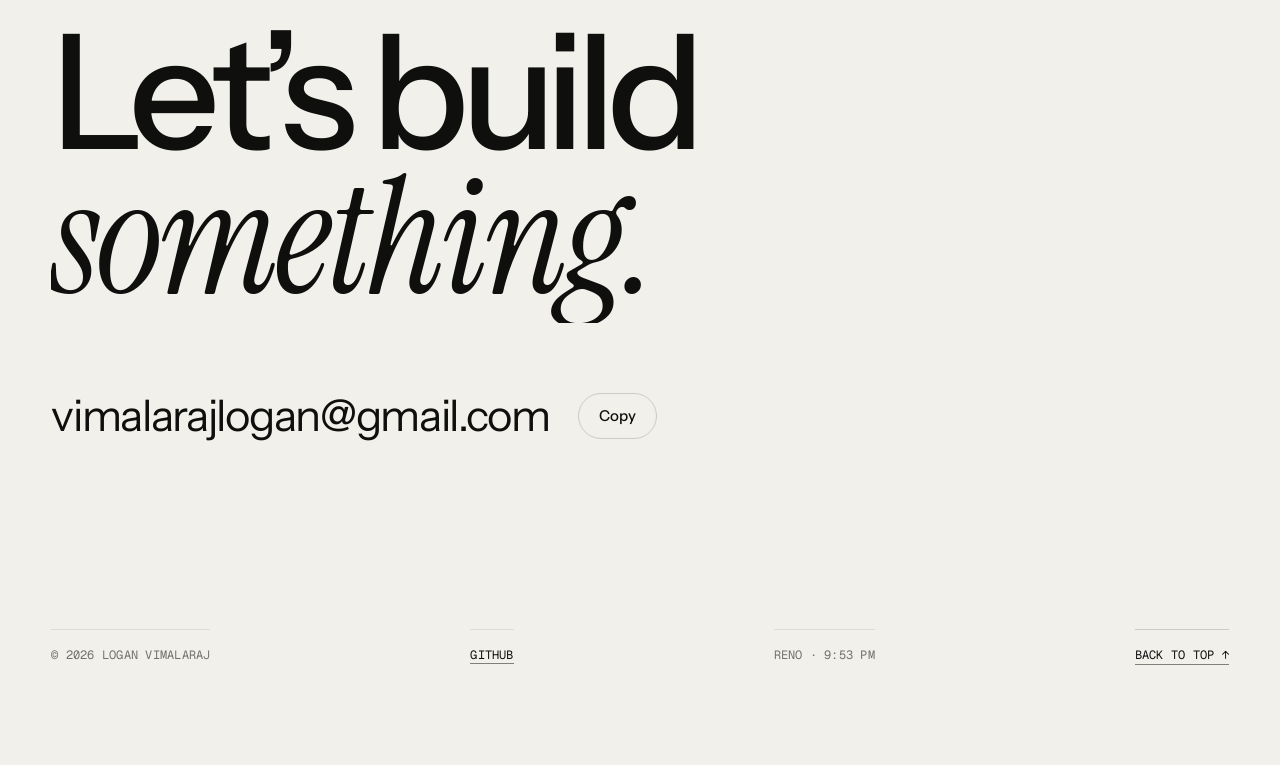
==== commit 778ce92c: "Link Siddhartha Hiremath in chessboard project" ====
--- a/index.html
+++ b/index.html
@@ -557,10 +557,11 @@
                 <div class="row__inner">
                   <div class="row__text">
                     <p>
-                      Built with Siddhartha Hiremath. A Cartesian gantry driven
-                      by NEMA 17 motors moves a magnet on a linear actuator under
-                      the board, so it can play a physical game of chess against
-                      you.
+                      Built with Siddhartha Hiremath
+                      <a class="link" href="https://sdrt.dev">(sdrt.dev)</a>. A Cartesian
+                      gantry driven by NEMA 17 motors moves a magnet on a linear
+                      actuator under the board, so it can play a physical game of
+                      chess against you.
                     </p>
                   </div>
                 </div>
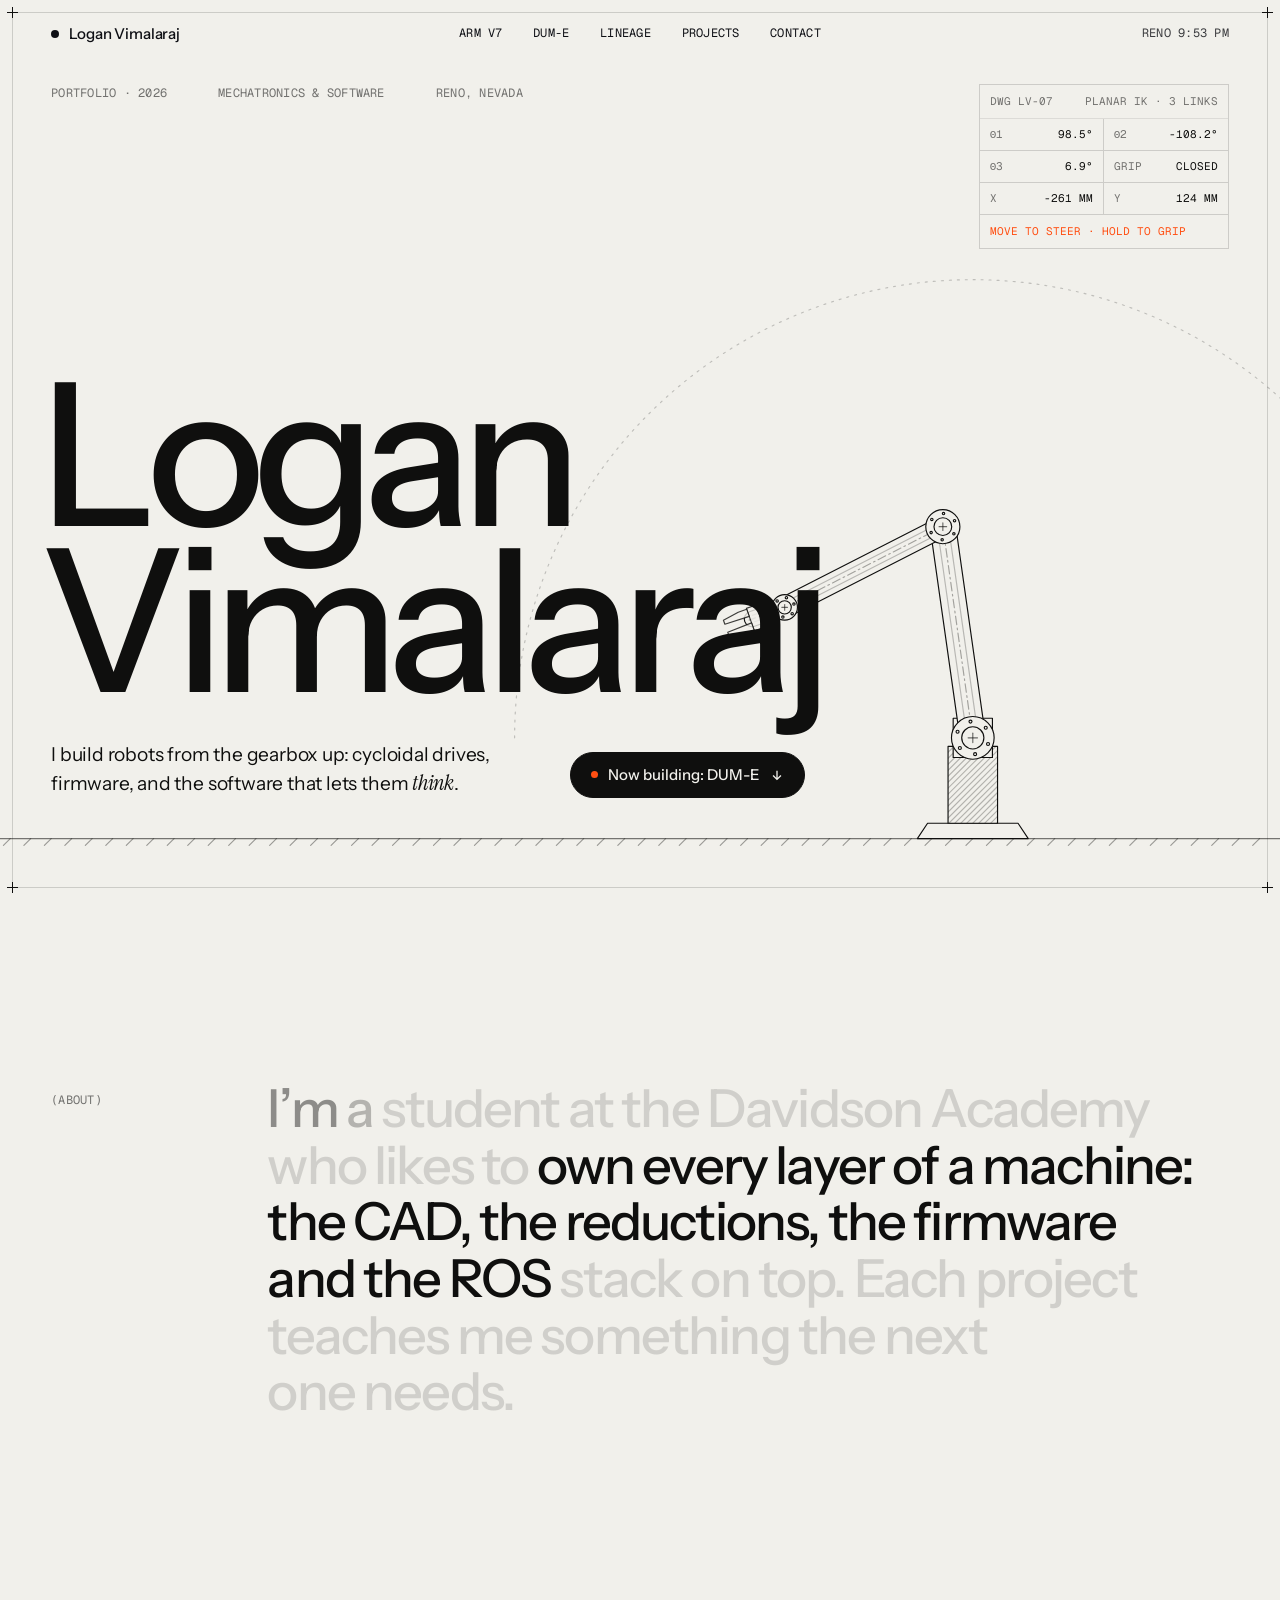
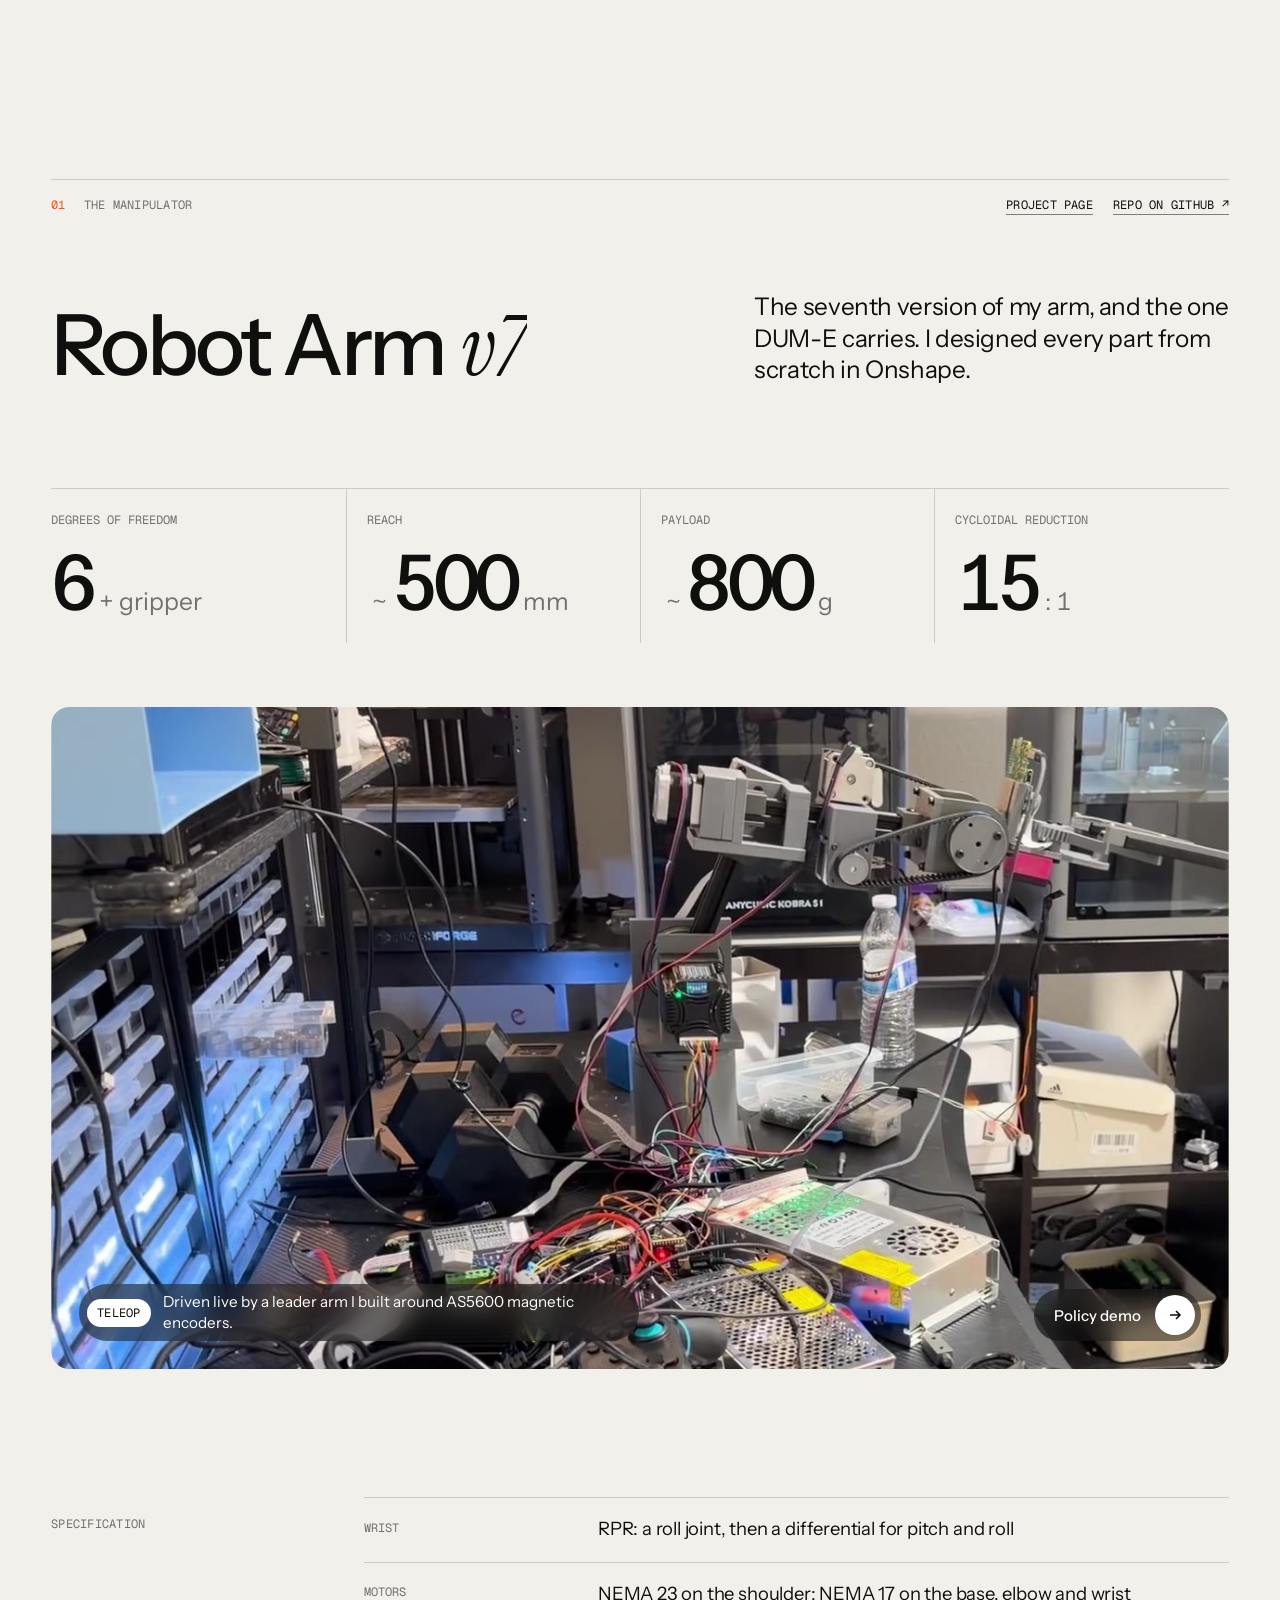
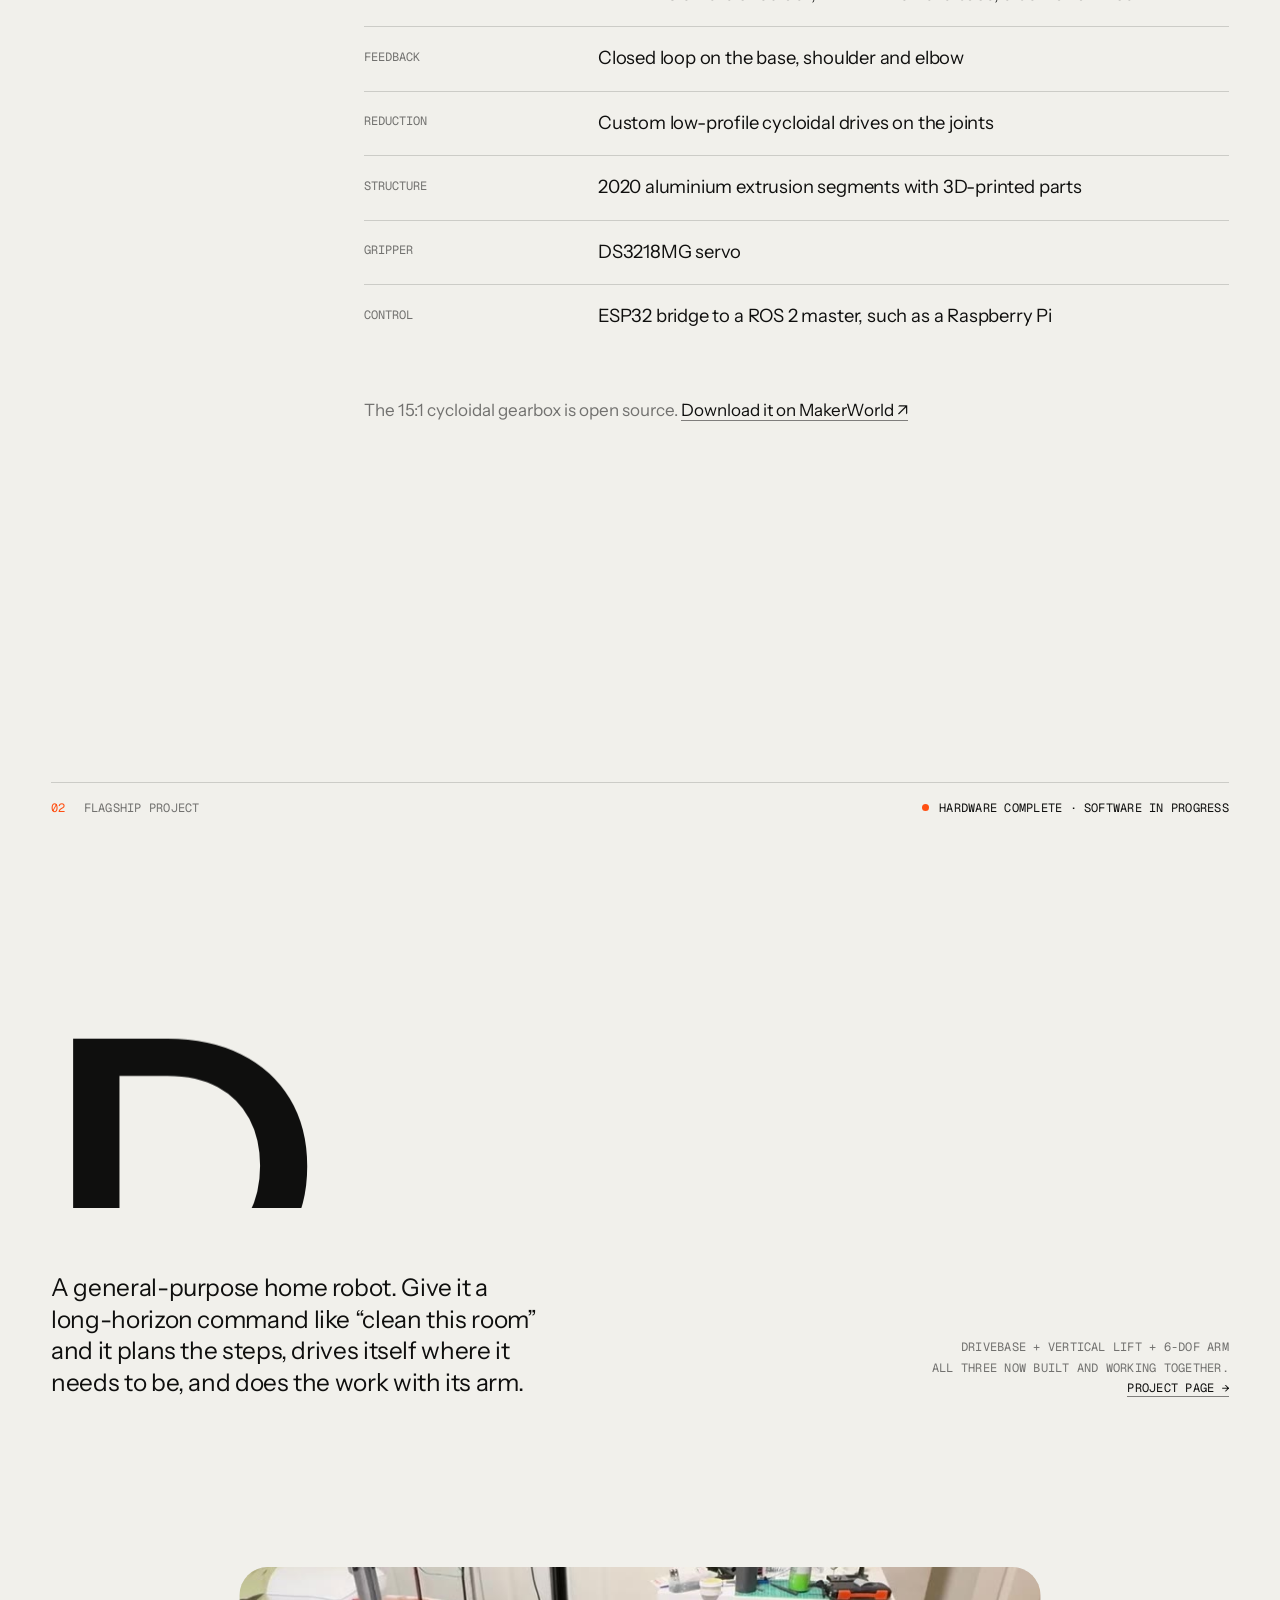
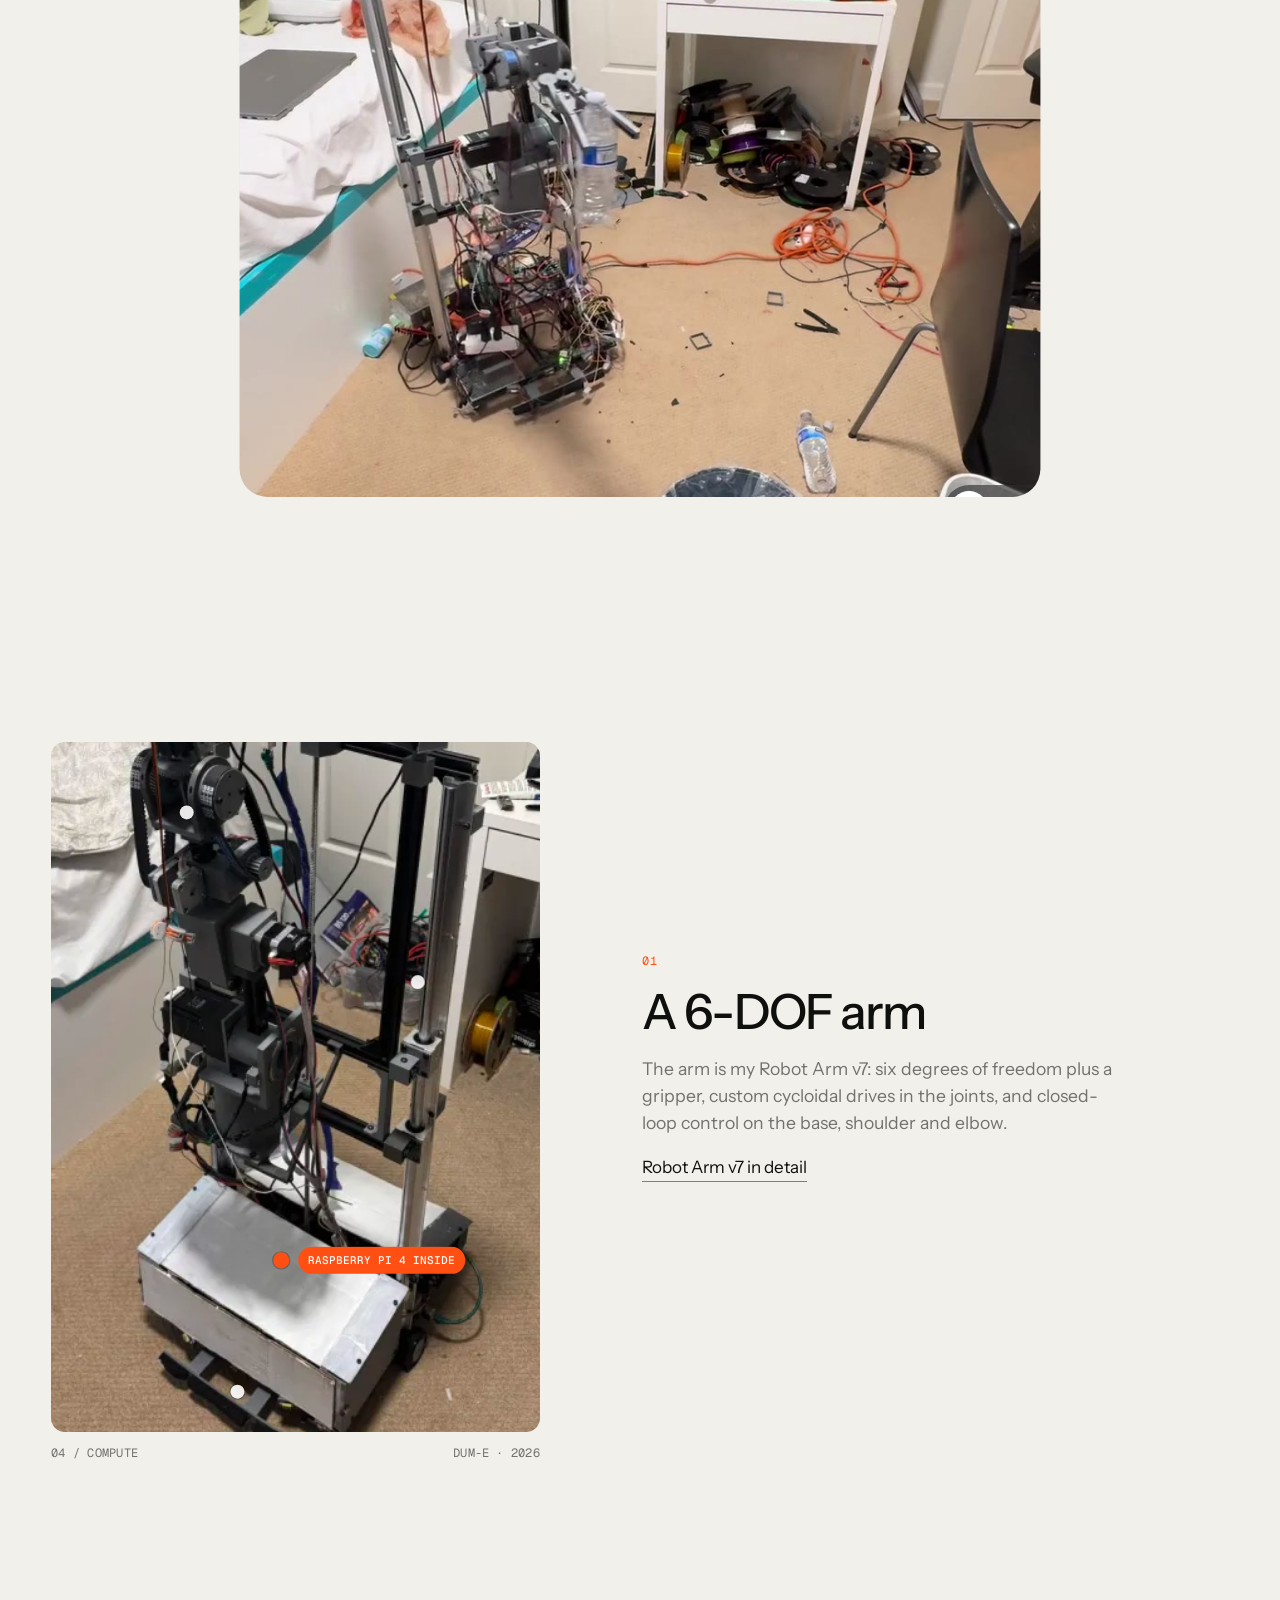
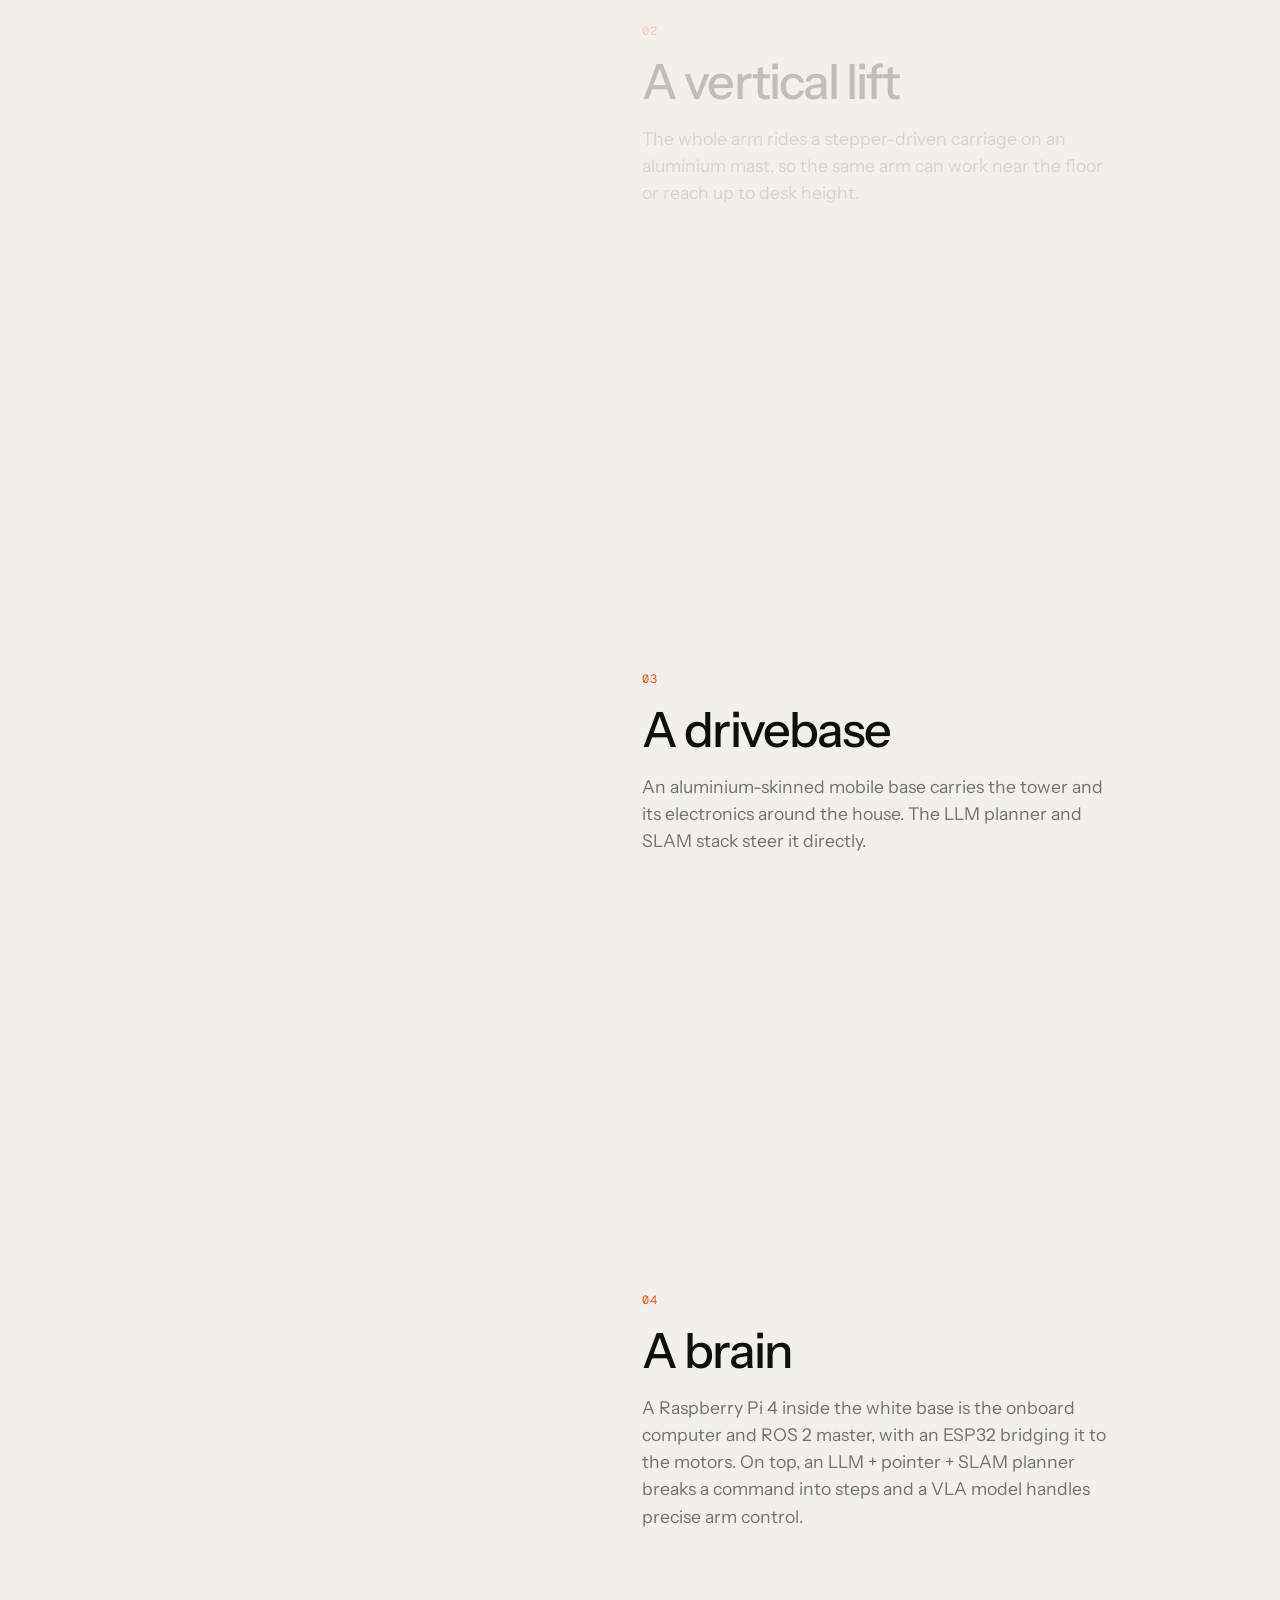
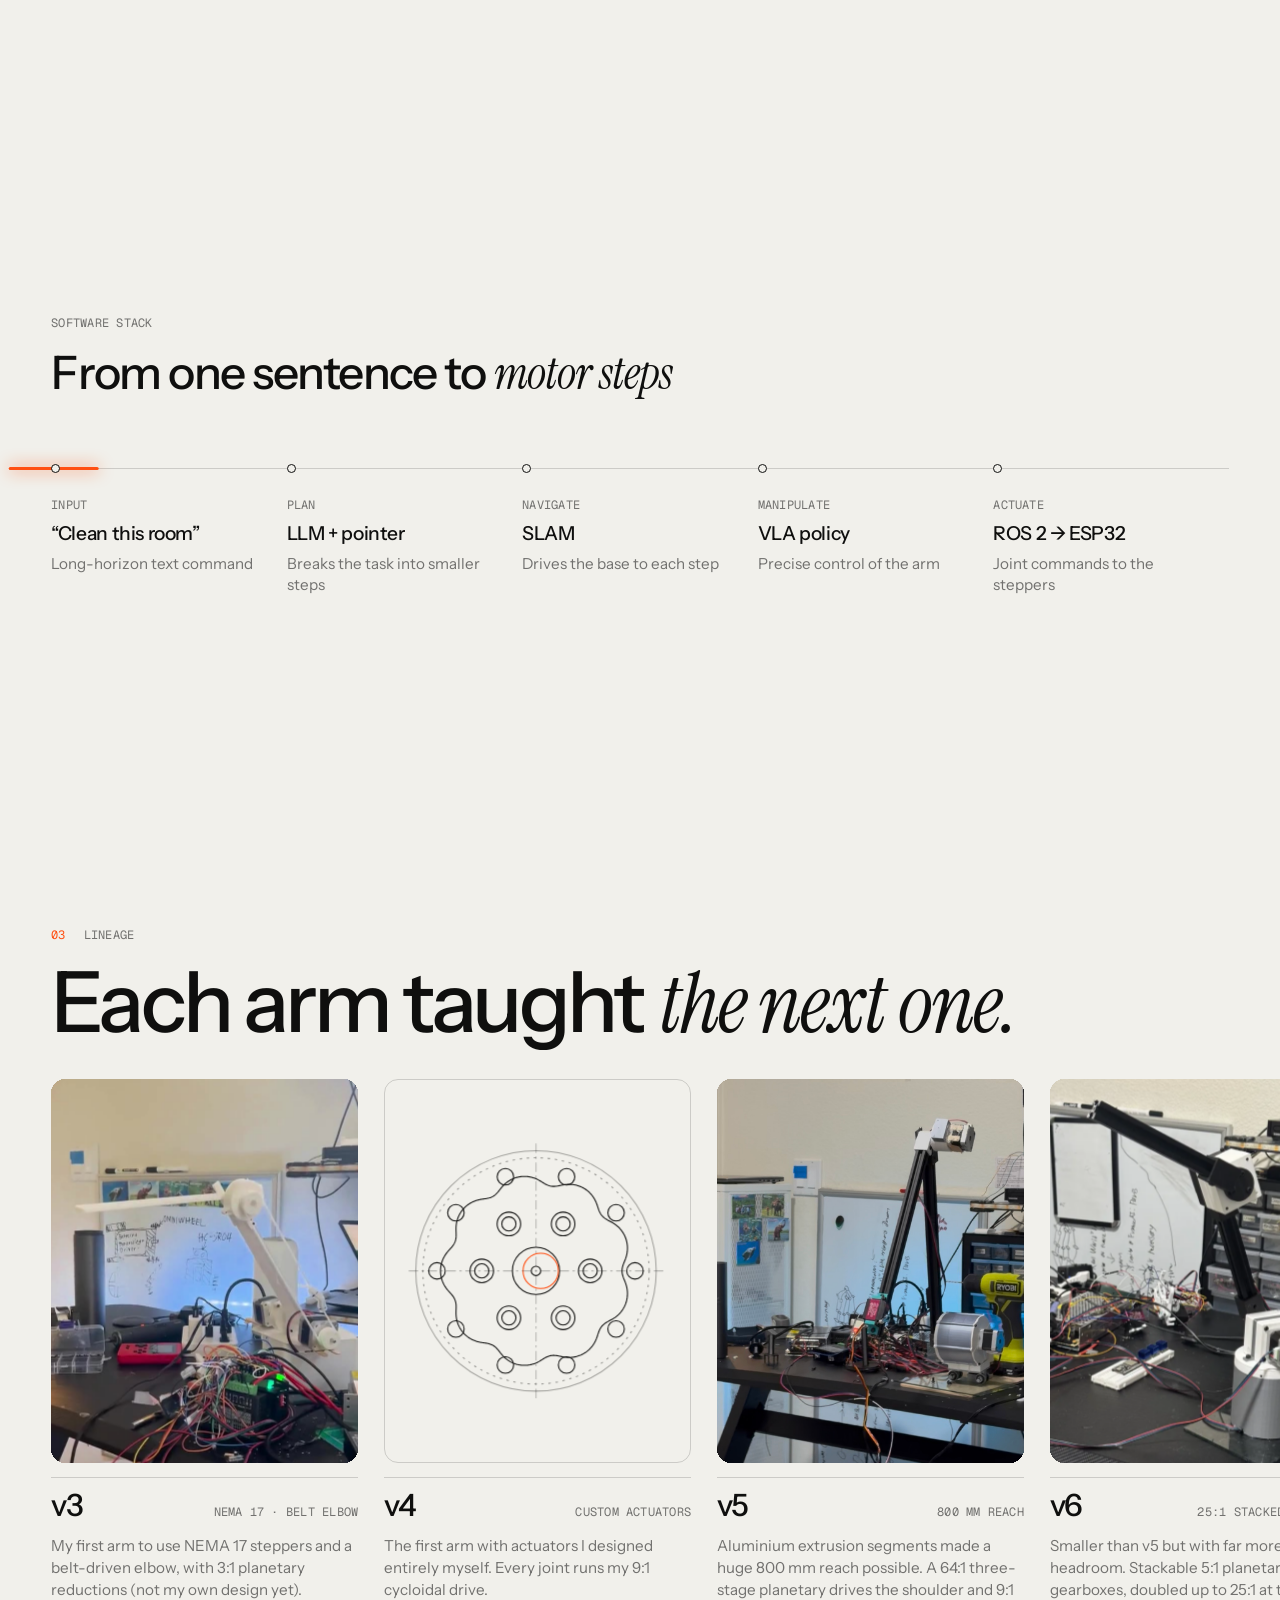
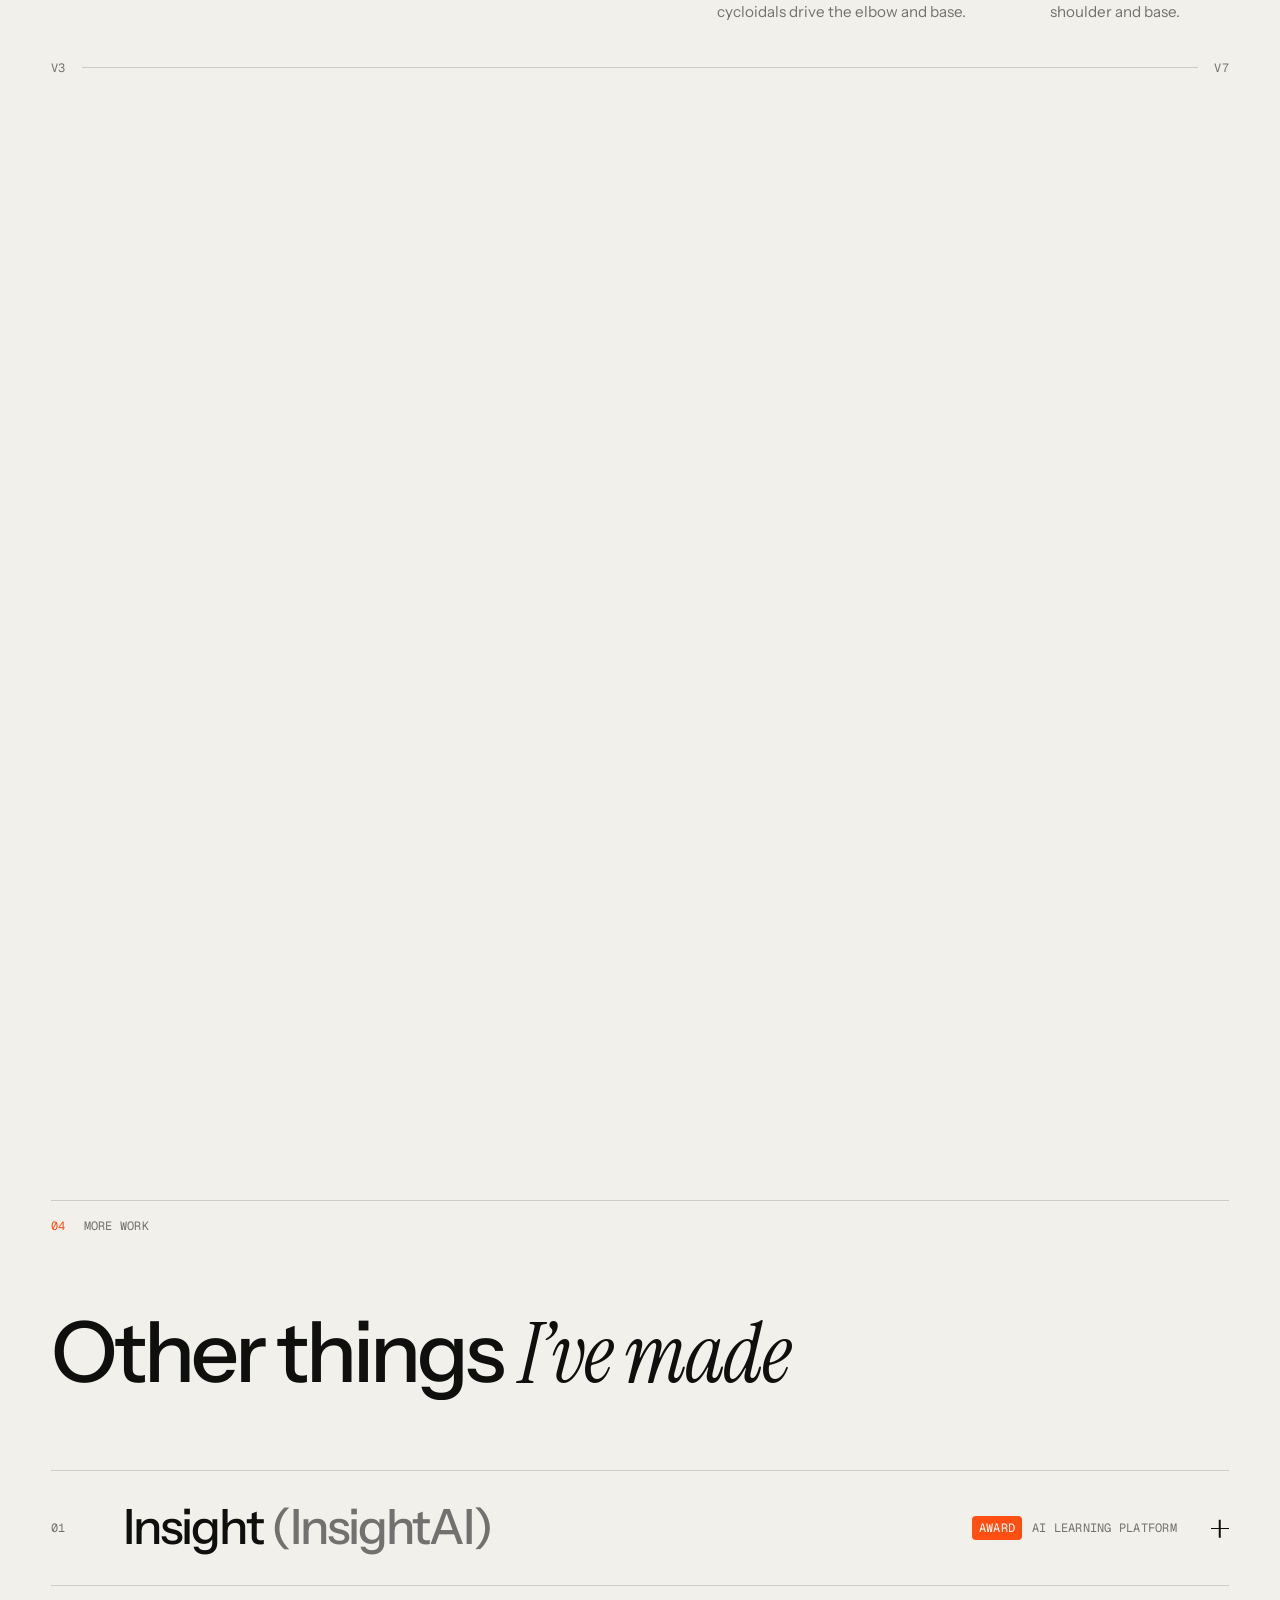
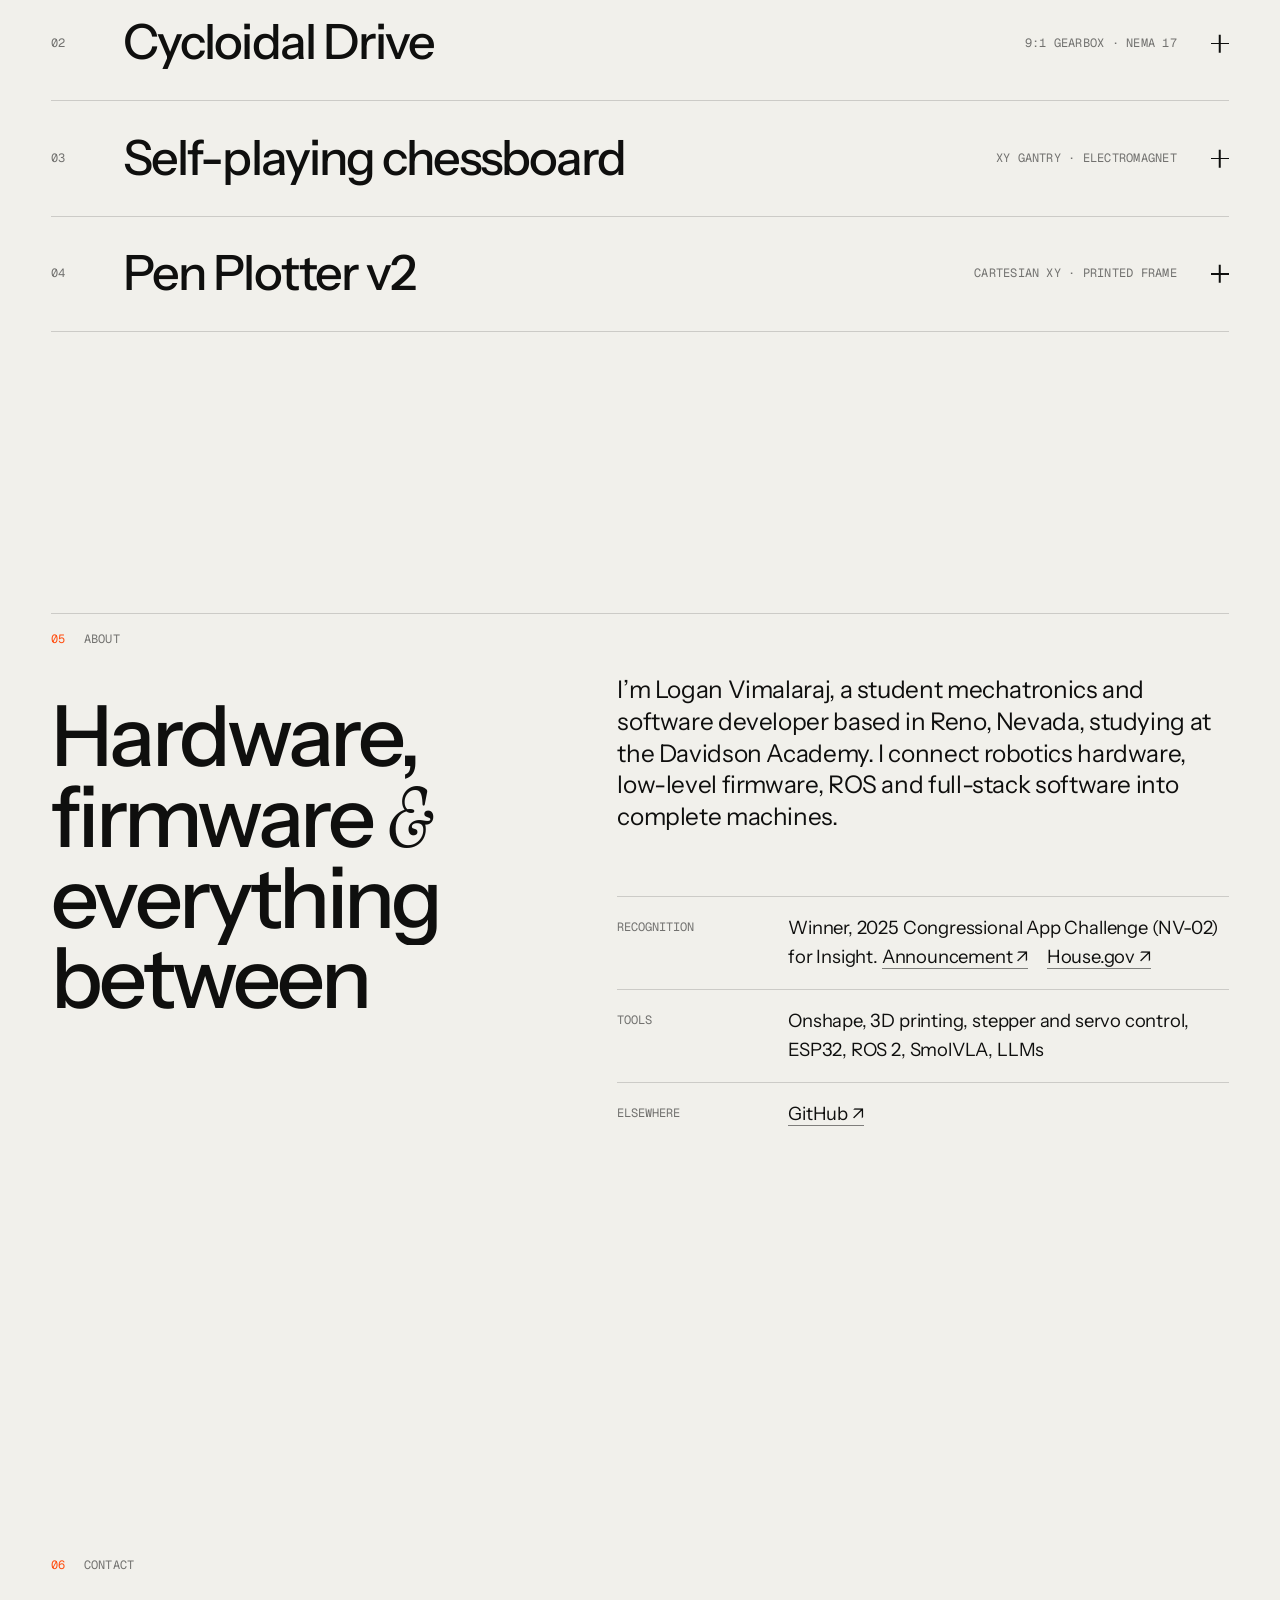
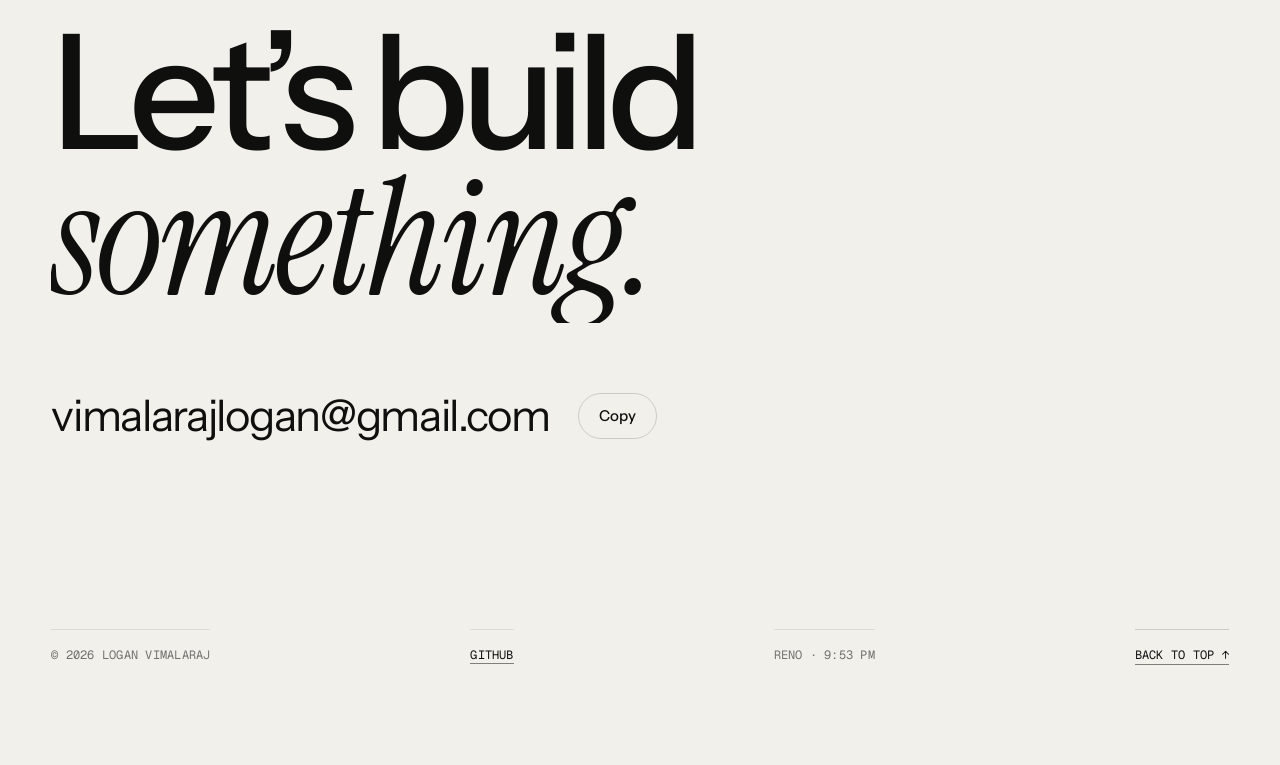
==== commit 73032627: "Lead with Robot Arm v7, move DUM-E after it The finished v7 arm is now the first video visitors see;" ====
--- a/index.html
+++ b/index.html
@@ -88,8 +88,8 @@
         <span class="nav__dot" aria-hidden="true"></span>Logan Vimalaraj
       </a>
       <nav class="nav__links" aria-label="Sections">
+        <a href="#arm-v7" data-roll>Arm v7</a>
         <a href="#dume" data-roll>DUM-E</a>
-        <a href="#arm-v7" data-roll>Arm v7</a>
         <a href="#lineage" data-roll>Lineage</a>
         <a href="#projects" data-roll>Projects</a>
         <a href="#contact" data-roll>Contact</a>
@@ -155,167 +155,11 @@
         </p>
       </section>
 
-      <!-- DUM-E -->
-      <section class="dume" id="dume" data-theme="dark" aria-labelledby="dume-title">
-        <div class="wrap">
-          <header class="sec-head">
-            <p class="mono" data-reveal="fade"><span class="idx">01</span> Flagship project</p>
-            <p class="status" data-reveal="fade">
-              <span class="status__dot" aria-hidden="true"></span>
-              Hardware complete · Software in progress
-            </p>
-          </header>
-
-          <h2 class="dume__title" id="dume-title" data-dume-title aria-label="DUM-E">
-            <span>D</span><span>U</span><span>M</span><span>-</span><span>E</span>
-          </h2>
-
-          <div class="dume__intro">
-            <p class="lead" data-reveal="lines">
-              A general-purpose home robot. Give it a long-horizon command like
-              “clean this room” and it plans the steps, drives itself where it
-              needs to be, and does the work with its arm.
-            </p>
-            <p class="dume__note mono" data-reveal="fade">
-              Drivebase + vertical lift + 6-DOF arm<br />All three now built and working together.<br />
-              <a class="link" href="/projects/dum-e/">Project page →</a>
-            </p>
-          </div>
-        </div>
-
-        <div class="dume__stage" data-dume-stage>
-          <figure class="dume__video" data-dume-video>
-            <video
-              data-src="/media/dume-loop.mp4"
-              poster="/media/dume-loop.jpg"
-              width="1600"
-              height="900"
-              muted
-              loop
-              playsinline
-              preload="none"
-              data-autoplay
-              aria-label="DUM-E driving and moving its arm in a bedroom workshop"
-            ></video>
-            <figcaption>
-              <span class="mono">Live demo, unedited</span>
-              <button class="play" type="button" data-open-demo data-magnetic>
-                <span class="play__icon" aria-hidden="true">
-                  <svg viewBox="0 0 16 16"><path d="M5 3.5v9l7.5-4.5z" /></svg>
-                </span>
-                Watch the full demo <span class="mono">1:33</span>
-              </button>
-            </figcaption>
-          </figure>
-        </div>
-
-        <div class="wrap">
-          <div class="anatomy">
-            <div class="anatomy__figure-col">
-              <figure class="anatomy__figure" data-anatomy data-active="0">
-                <div class="anatomy__img">
-                  <div class="anatomy__zoom">
-                    <img
-                      src="/media/dume.webp"
-                      alt="DUM-E: a six-axis robot arm mounted on a vertical lift above an aluminium-clad drivebase"
-                      width="721"
-                      height="961"
-                      loading="lazy"
-                      decoding="async"
-                    />
-                    <span class="spot" style="--x: 36%; --y: 38%" data-spot="0"><b>Arm</b></span>
-                    <span class="spot" style="--x: 63%; --y: 52%" data-spot="1"><b>Lift</b></span>
-                    <span class="spot" style="--x: 42%; --y: 86%" data-spot="2"><b>Drivebase</b></span>
-                    <span class="spot" style="--x: 47%; --y: 75%" data-spot="3"><b>Raspberry Pi 4 inside</b></span>
-                  </div>
-                </div>
-                <figcaption class="mono"><span data-anatomy-label>01 / Arm</span><span>DUM-E · 2026</span></figcaption>
-              </figure>
-            </div>
-
-            <ol class="anatomy__steps">
-              <li class="step" data-step="0">
-                <p class="mono step__n">01</p>
-                <h3>A 6-DOF arm</h3>
-                <p>
-                  The arm is my Robot Arm v7: six degrees of freedom plus a
-                  gripper, custom cycloidal drives in the joints, and closed-loop
-                  control on the base, shoulder and elbow.
-                </p>
-                <a class="link" href="#arm-v7">Robot Arm v7 in detail</a>
-              </li>
-              <li class="step" data-step="1">
-                <p class="mono step__n">02</p>
-                <h3>A vertical lift</h3>
-                <p>
-                  The whole arm rides a stepper-driven carriage on an aluminium
-                  mast, so the same arm can work near the floor or reach
-                  up to desk height.
-                </p>
-              </li>
-              <li class="step" data-step="2">
-                <p class="mono step__n">03</p>
-                <h3>A drivebase</h3>
-                <p>
-                  An aluminium-skinned mobile base carries the tower and its
-                  electronics around the house. The LLM planner and SLAM stack
-                  steer it directly.
-                </p>
-              </li>
-              <li class="step" data-step="3">
-                <p class="mono step__n">04</p>
-                <h3>A brain</h3>
-                <p>
-                  A Raspberry Pi 4 inside the white base is the onboard computer
-                  and ROS&nbsp;2 master, with an ESP32 bridging it to the motors.
-                  On top, an LLM + pointer + SLAM planner breaks a command into
-                  steps and a VLA model handles precise arm control.
-                </p>
-              </li>
-            </ol>
-          </div>
-
-          <div class="pipeline" aria-labelledby="pipeline-title">
-            <div class="pipeline__head">
-              <p class="mono" data-reveal="fade">Software stack</p>
-              <h3 class="h3" id="pipeline-title" data-reveal="lines">From one sentence to <em>motor steps</em></h3>
-            </div>
-            <ol class="pipeline__flow" data-pipeline>
-              <li class="node">
-                <span class="mono">Input</span>
-                <strong>“Clean this room”</strong>
-                <small>Long-horizon text command</small>
-              </li>
-              <li class="node">
-                <span class="mono">Plan</span>
-                <strong>LLM + pointer</strong>
-                <small>Breaks the task into smaller steps</small>
-              </li>
-              <li class="node">
-                <span class="mono">Navigate</span>
-                <strong>SLAM</strong>
-                <small>Drives the base to each step</small>
-              </li>
-              <li class="node">
-                <span class="mono">Manipulate</span>
-                <strong>VLA policy</strong>
-                <small>Precise control of the arm</small>
-              </li>
-              <li class="node">
-                <span class="mono">Actuate</span>
-                <strong>ROS 2 → ESP32</strong>
-                <small>Joint commands to the steppers</small>
-              </li>
-            </ol>
-          </div>
-        </div>
-      </section>
-
       <!-- ARM V7 -->
       <section class="arm" id="arm-v7" aria-labelledby="arm-title">
         <div class="wrap">
           <header class="sec-head">
-            <p class="mono" data-reveal="fade"><span class="idx">02</span> The manipulator</p>
+            <p class="mono" data-reveal="fade"><span class="idx">01</span> The manipulator</p>
             <p class="mono sec-head__links" data-reveal="fade">
               <a class="link" href="/projects/robot-arm-v7/">Project page</a>
               <a class="link" href="https://github.com/loganoe/RobotArmV7">Repo on GitHub ↗</a>
@@ -413,6 +257,162 @@
         </div>
       </section>
 
+      <!-- DUM-E -->
+      <section class="dume" id="dume" data-theme="dark" aria-labelledby="dume-title">
+        <div class="wrap">
+          <header class="sec-head">
+            <p class="mono" data-reveal="fade"><span class="idx">02</span> Flagship project</p>
+            <p class="status" data-reveal="fade">
+              <span class="status__dot" aria-hidden="true"></span>
+              Hardware complete · Software in progress
+            </p>
+          </header>
+
+          <h2 class="dume__title" id="dume-title" data-dume-title aria-label="DUM-E">
+            <span>D</span><span>U</span><span>M</span><span>-</span><span>E</span>
+          </h2>
+
+          <div class="dume__intro">
+            <p class="lead" data-reveal="lines">
+              A general-purpose home robot. Give it a long-horizon command like
+              “clean this room” and it plans the steps, drives itself where it
+              needs to be, and does the work with its arm.
+            </p>
+            <p class="dume__note mono" data-reveal="fade">
+              Drivebase + vertical lift + 6-DOF arm<br />All three now built and working together.<br />
+              <a class="link" href="/projects/dum-e/">Project page →</a>
+            </p>
+          </div>
+        </div>
+
+        <div class="dume__stage" data-dume-stage>
+          <figure class="dume__video" data-dume-video>
+            <video
+              data-src="/media/dume-loop.mp4"
+              poster="/media/dume-loop.jpg"
+              width="1600"
+              height="900"
+              muted
+              loop
+              playsinline
+              preload="none"
+              data-autoplay
+              aria-label="DUM-E driving and moving its arm in a bedroom workshop"
+            ></video>
+            <figcaption>
+              <span class="mono">Live demo, unedited</span>
+              <button class="play" type="button" data-open-demo data-magnetic>
+                <span class="play__icon" aria-hidden="true">
+                  <svg viewBox="0 0 16 16"><path d="M5 3.5v9l7.5-4.5z" /></svg>
+                </span>
+                Watch the full demo <span class="mono">1:33</span>
+              </button>
+            </figcaption>
+          </figure>
+        </div>
+
+        <div class="wrap">
+          <div class="anatomy">
+            <div class="anatomy__figure-col">
+              <figure class="anatomy__figure" data-anatomy data-active="0">
+                <div class="anatomy__img">
+                  <div class="anatomy__zoom">
+                    <img
+                      src="/media/dume.webp"
+                      alt="DUM-E: a six-axis robot arm mounted on a vertical lift above an aluminium-clad drivebase"
+                      width="721"
+                      height="961"
+                      loading="lazy"
+                      decoding="async"
+                    />
+                    <span class="spot" style="--x: 36%; --y: 38%" data-spot="0"><b>Arm</b></span>
+                    <span class="spot" style="--x: 63%; --y: 52%" data-spot="1"><b>Lift</b></span>
+                    <span class="spot" style="--x: 42%; --y: 86%" data-spot="2"><b>Drivebase</b></span>
+                    <span class="spot" style="--x: 47%; --y: 75%" data-spot="3"><b>Raspberry Pi 4 inside</b></span>
+                  </div>
+                </div>
+                <figcaption class="mono"><span data-anatomy-label>01 / Arm</span><span>DUM-E · 2026</span></figcaption>
+              </figure>
+            </div>
+
+            <ol class="anatomy__steps">
+              <li class="step" data-step="0">
+                <p class="mono step__n">01</p>
+                <h3>A 6-DOF arm</h3>
+                <p>
+                  The arm is my Robot Arm v7: six degrees of freedom plus a
+                  gripper, custom cycloidal drives in the joints, and closed-loop
+                  control on the base, shoulder and elbow.
+                </p>
+                <a class="link" href="#arm-v7">Robot Arm v7 in detail</a>
+              </li>
+              <li class="step" data-step="1">
+                <p class="mono step__n">02</p>
+                <h3>A vertical lift</h3>
+                <p>
+                  The whole arm rides a stepper-driven carriage on an aluminium
+                  mast, so the same arm can work near the floor or reach
+                  up to desk height.
+                </p>
+              </li>
+              <li class="step" data-step="2">
+                <p class="mono step__n">03</p>
+                <h3>A drivebase</h3>
+                <p>
+                  An aluminium-skinned mobile base carries the tower and its
+                  electronics around the house. The LLM planner and SLAM stack
+                  steer it directly.
+                </p>
+              </li>
+              <li class="step" data-step="3">
+                <p class="mono step__n">04</p>
+                <h3>A brain</h3>
+                <p>
+                  A Raspberry Pi 4 inside the white base is the onboard computer
+                  and ROS&nbsp;2 master, with an ESP32 bridging it to the motors.
+                  On top, an LLM + pointer + SLAM planner breaks a command into
+                  steps and a VLA model handles precise arm control.
+                </p>
+              </li>
+            </ol>
+          </div>
+
+          <div class="pipeline" aria-labelledby="pipeline-title">
+            <div class="pipeline__head">
+              <p class="mono" data-reveal="fade">Software stack</p>
+              <h3 class="h3" id="pipeline-title" data-reveal="lines">From one sentence to <em>motor steps</em></h3>
+            </div>
+            <ol class="pipeline__flow" data-pipeline>
+              <li class="node">
+                <span class="mono">Input</span>
+                <strong>“Clean this room”</strong>
+                <small>Long-horizon text command</small>
+              </li>
+              <li class="node">
+                <span class="mono">Plan</span>
+                <strong>LLM + pointer</strong>
+                <small>Breaks the task into smaller steps</small>
+              </li>
+              <li class="node">
+                <span class="mono">Navigate</span>
+                <strong>SLAM</strong>
+                <small>Drives the base to each step</small>
+              </li>
+              <li class="node">
+                <span class="mono">Manipulate</span>
+                <strong>VLA policy</strong>
+                <small>Precise control of the arm</small>
+              </li>
+              <li class="node">
+                <span class="mono">Actuate</span>
+                <strong>ROS 2 → ESP32</strong>
+                <small>Joint commands to the steppers</small>
+              </li>
+            </ol>
+          </div>
+        </div>
+      </section>
+
       <!-- LINEAGE (horizontal) -->
       <section class="lineage" id="lineage" aria-labelledby="lineage-title">
         <div class="lineage__pin" data-lineage>
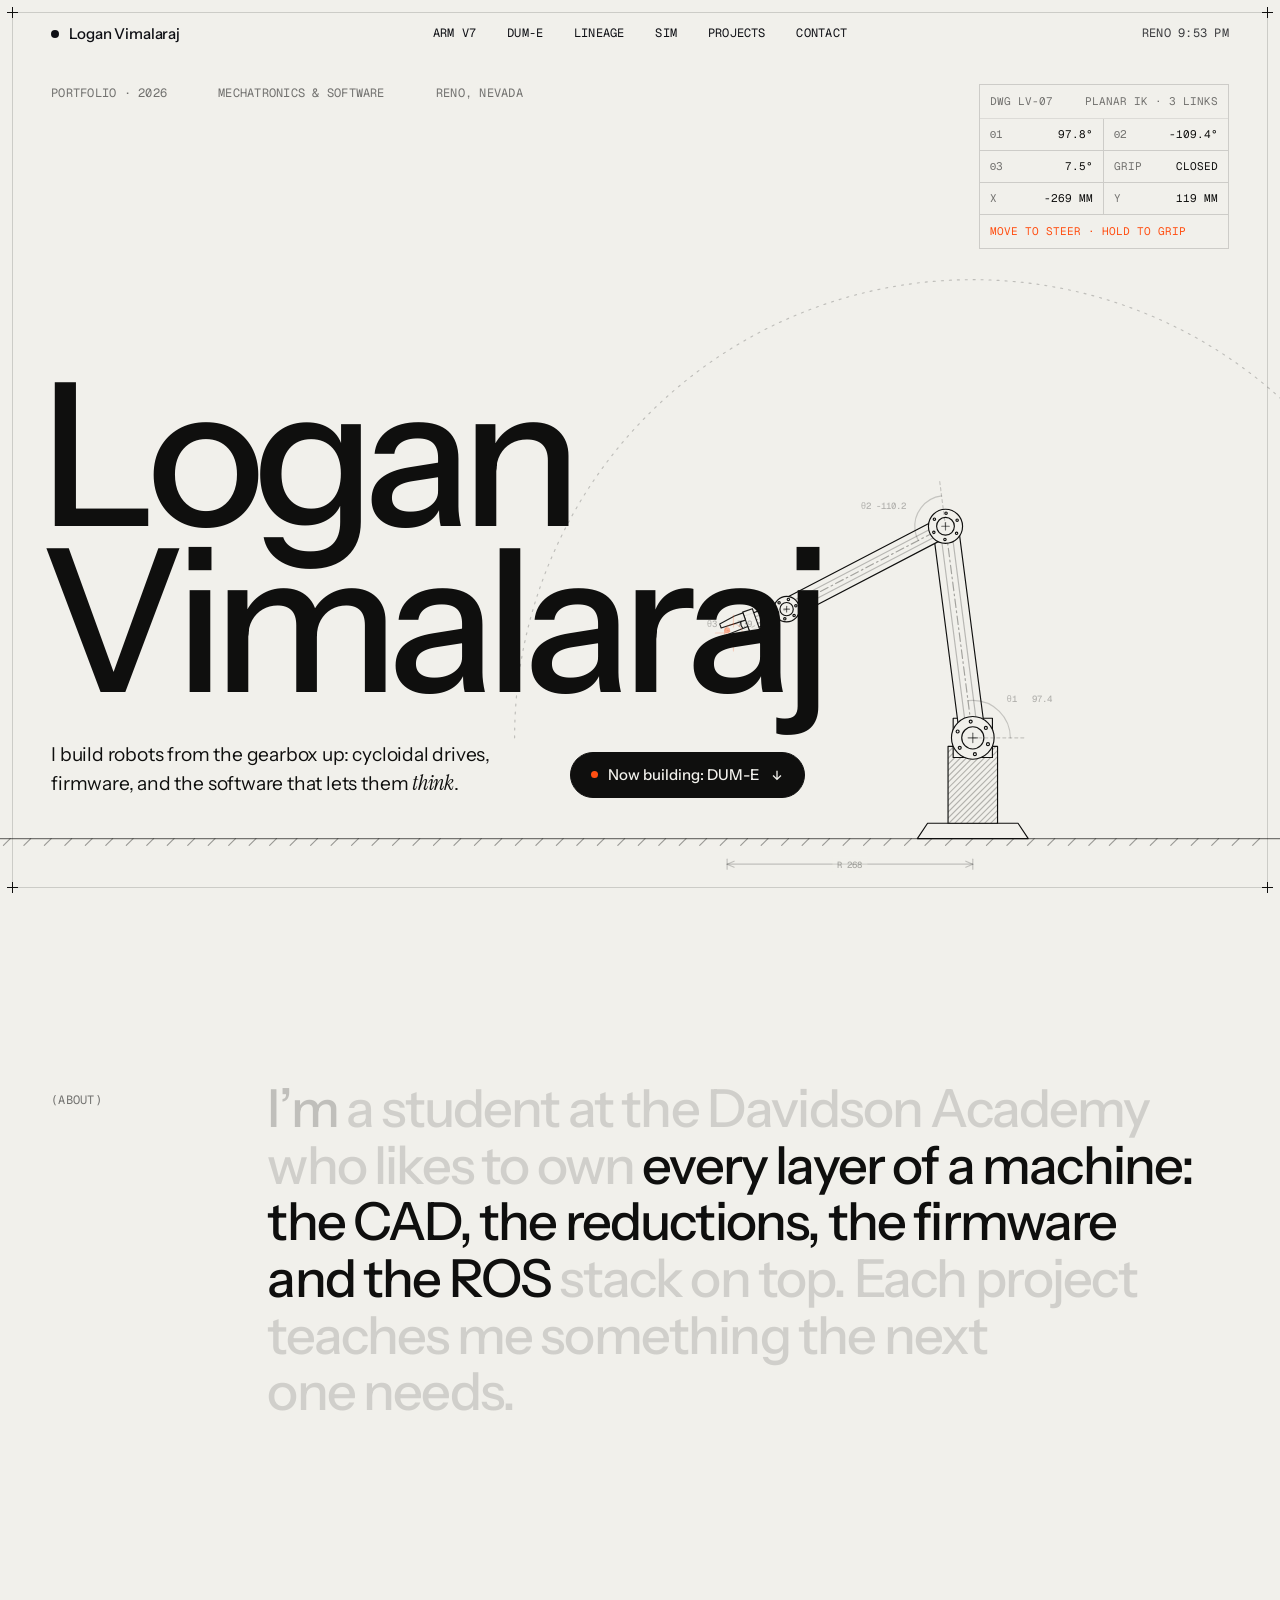
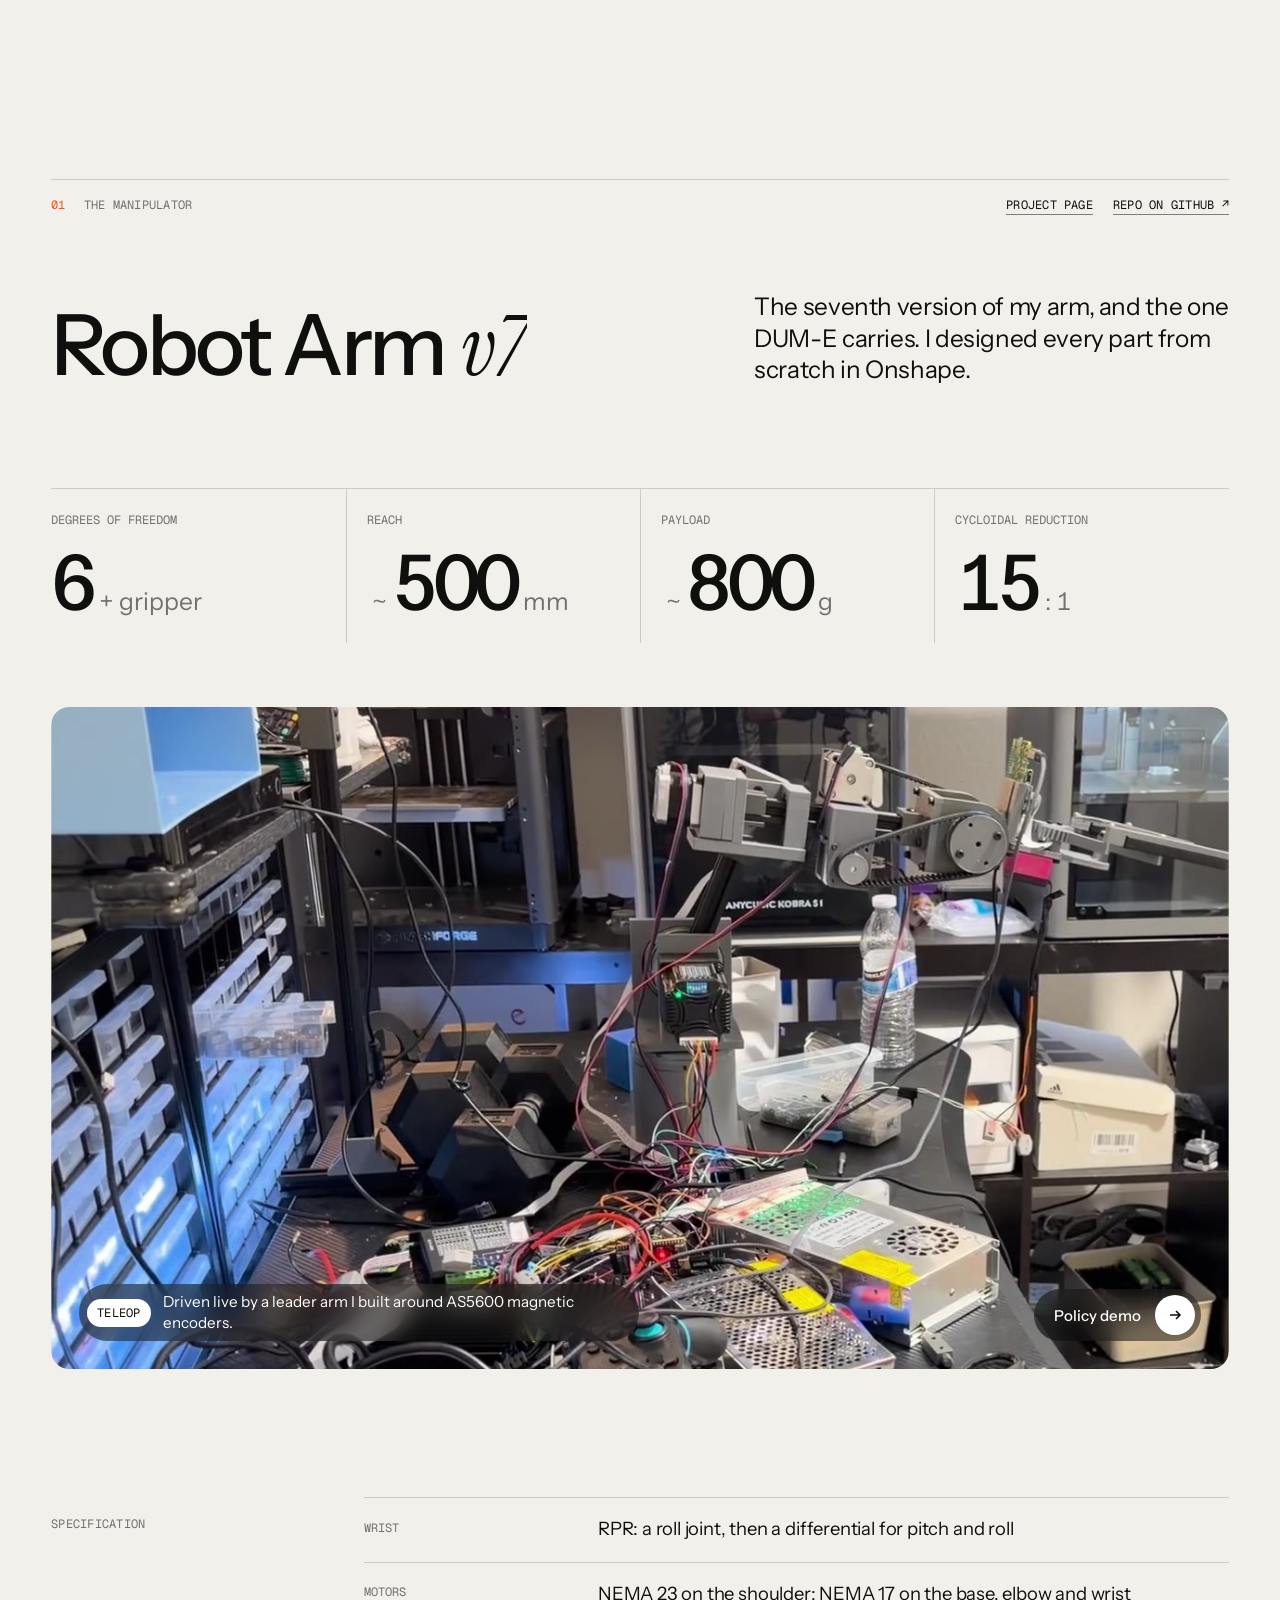
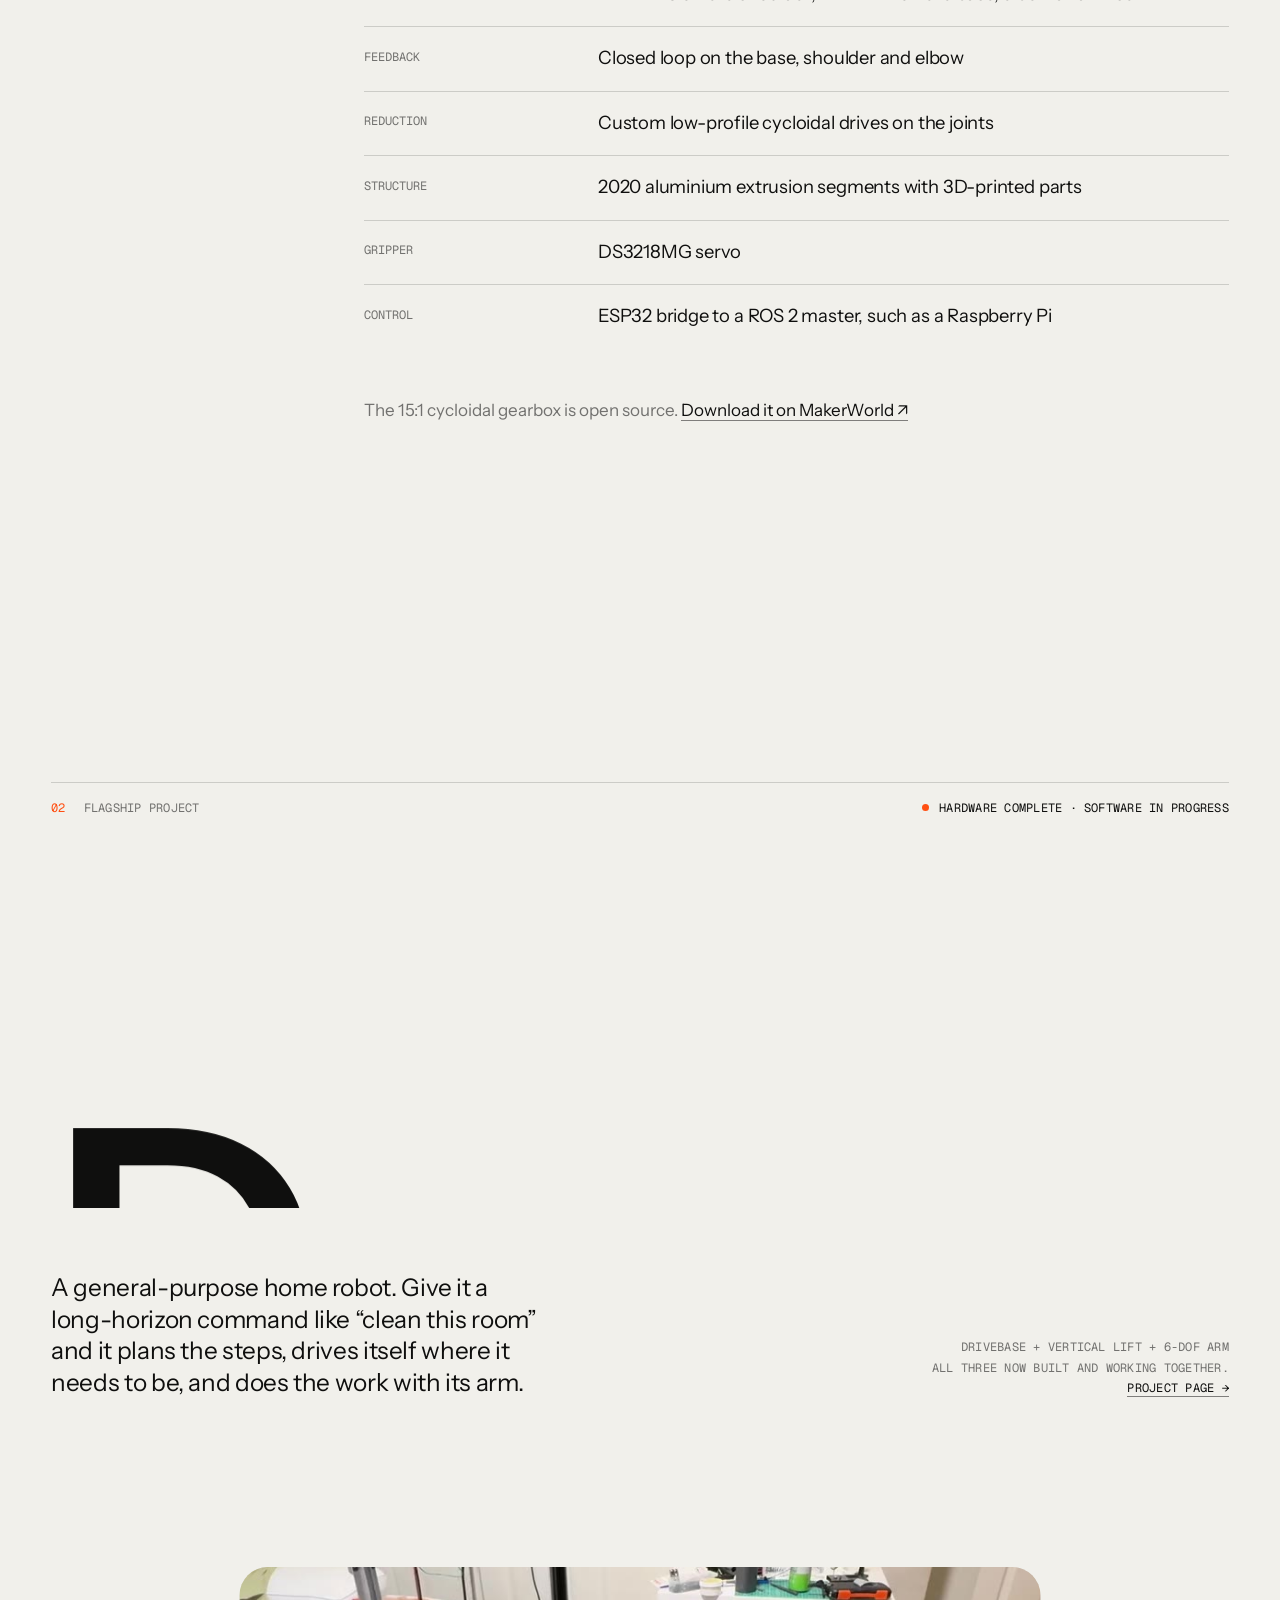
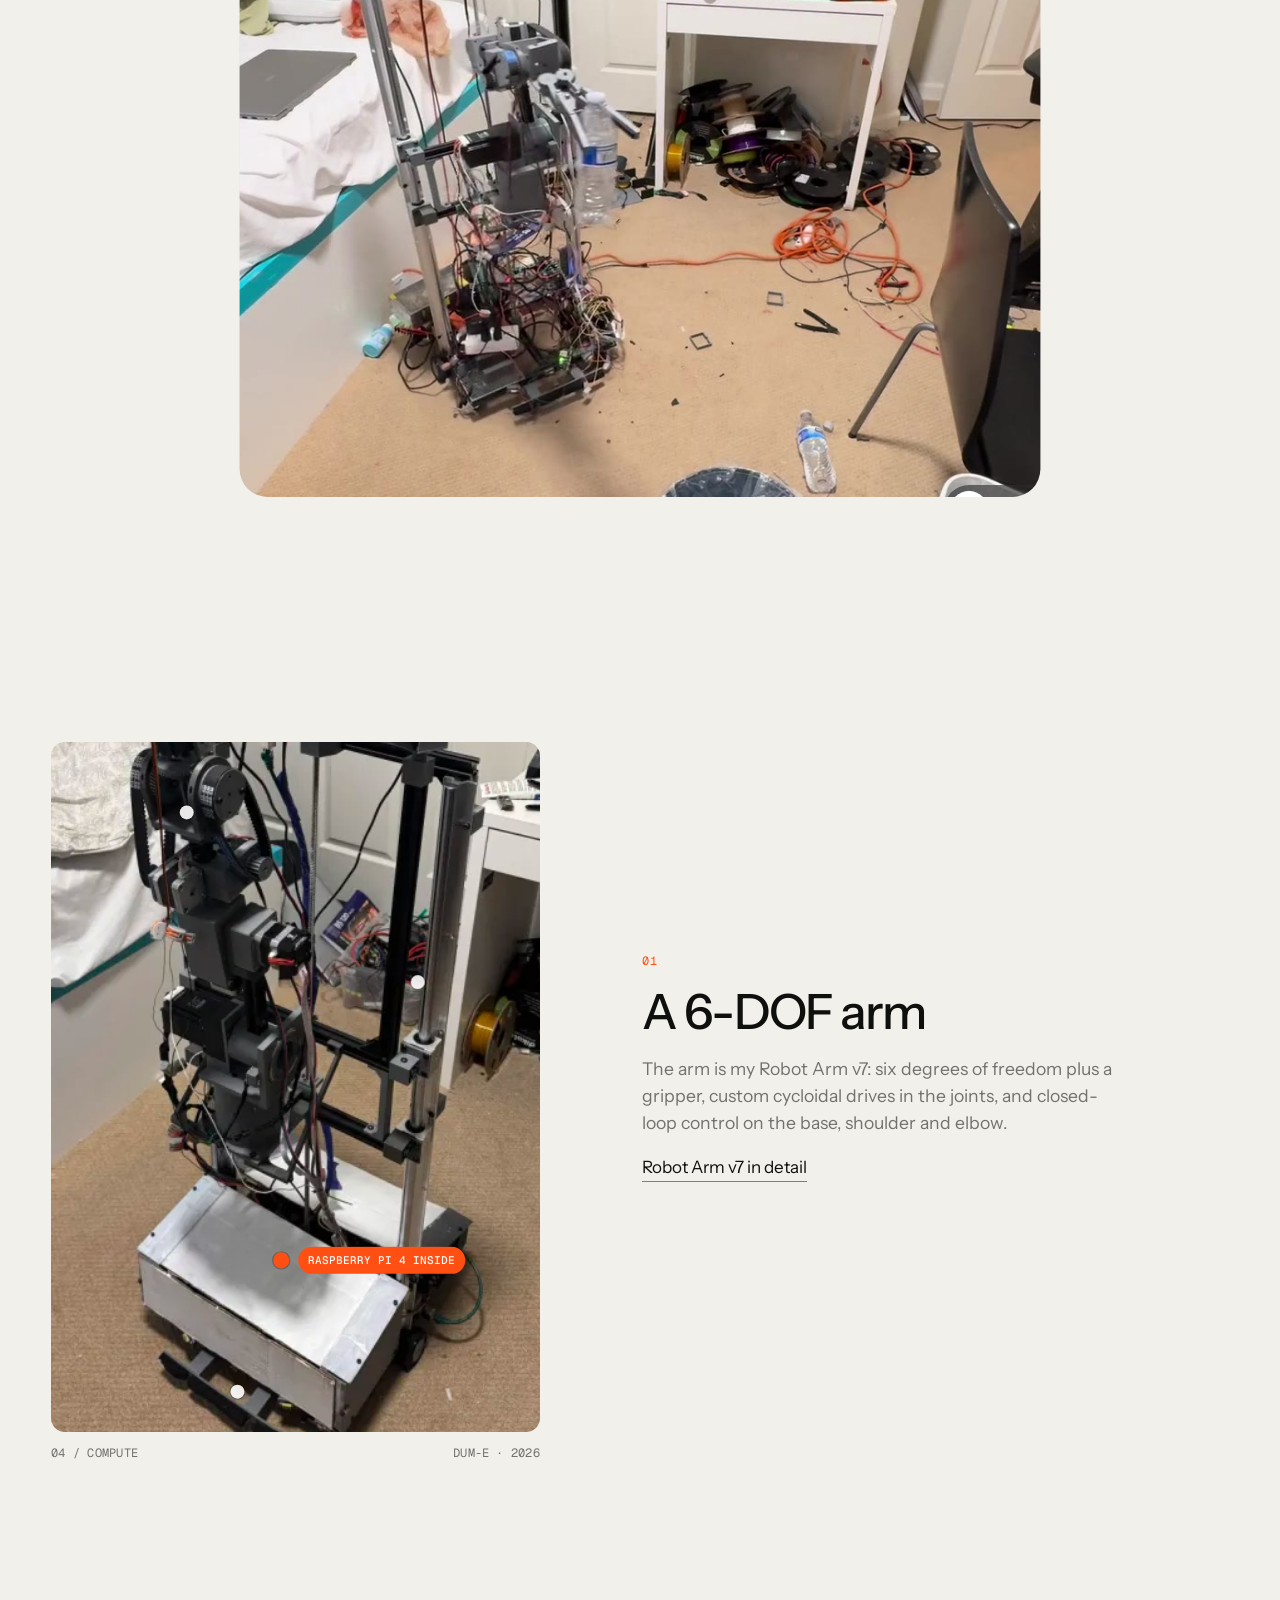
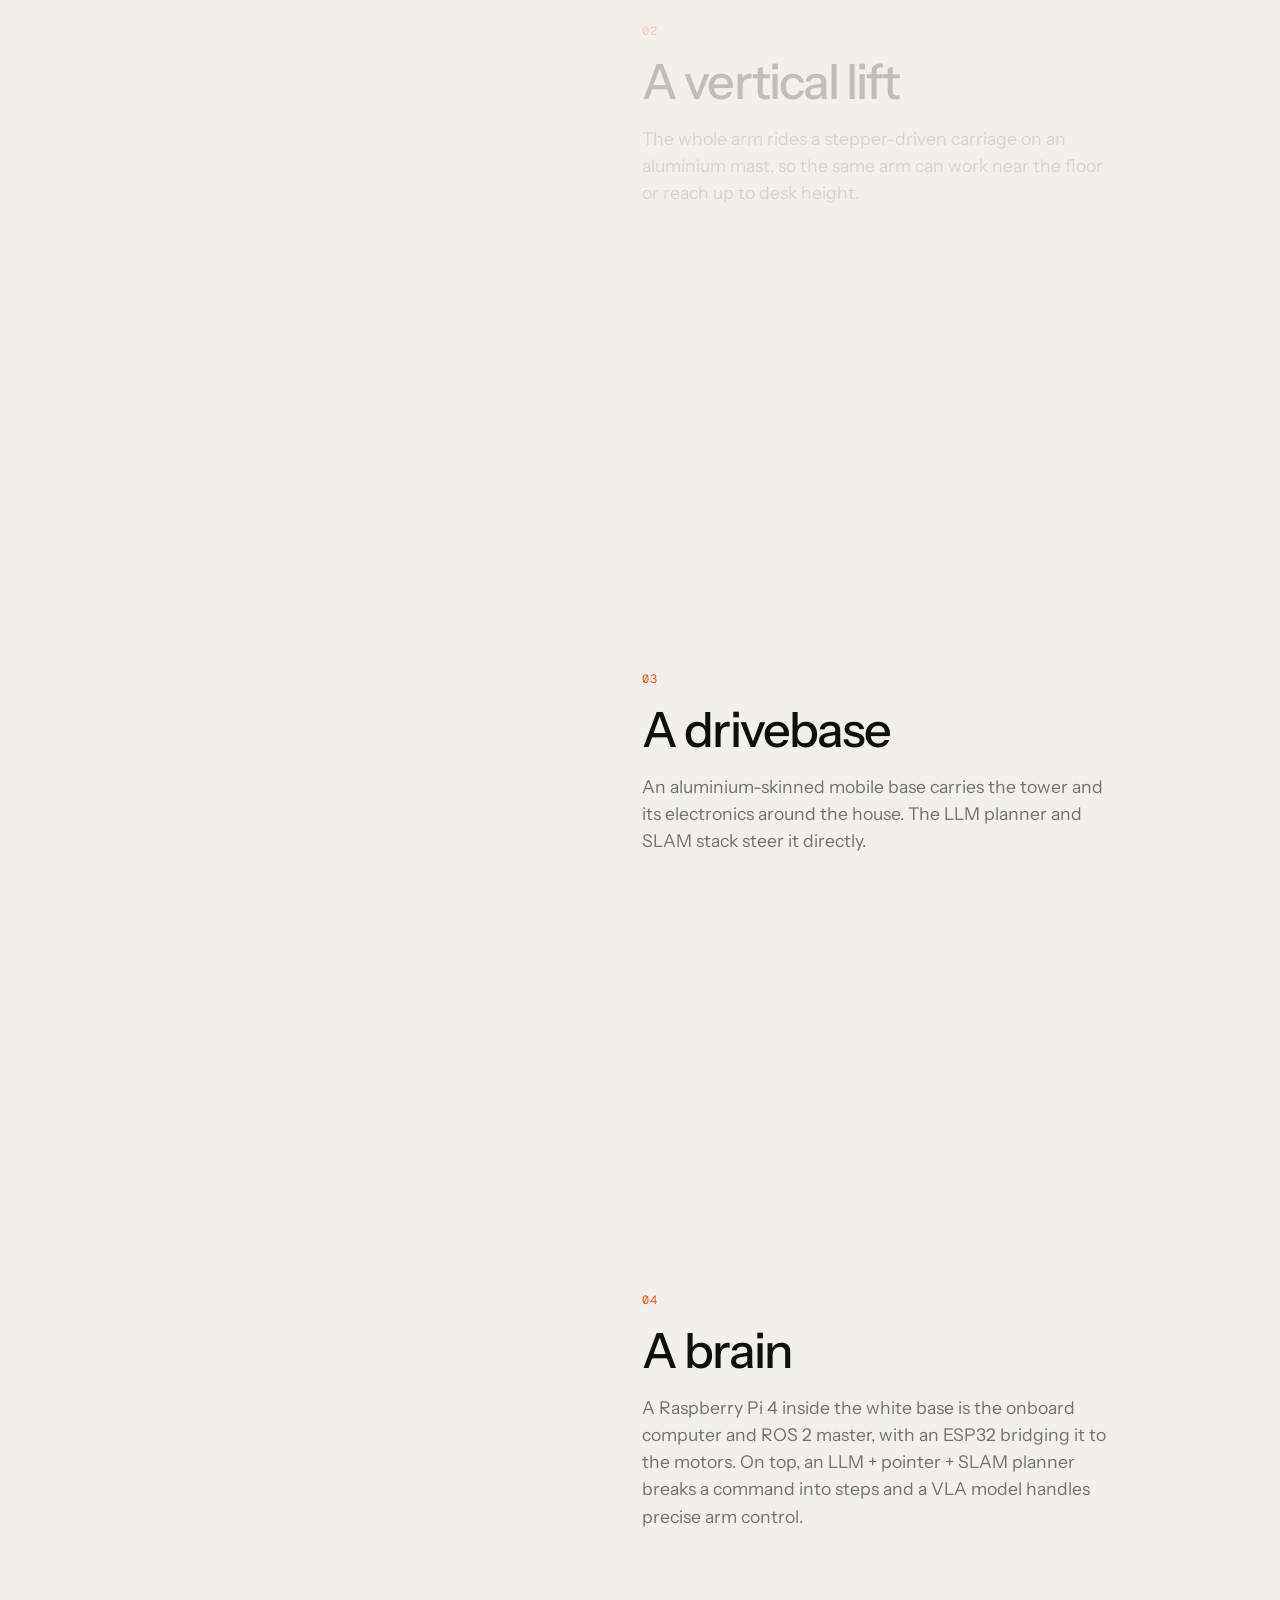
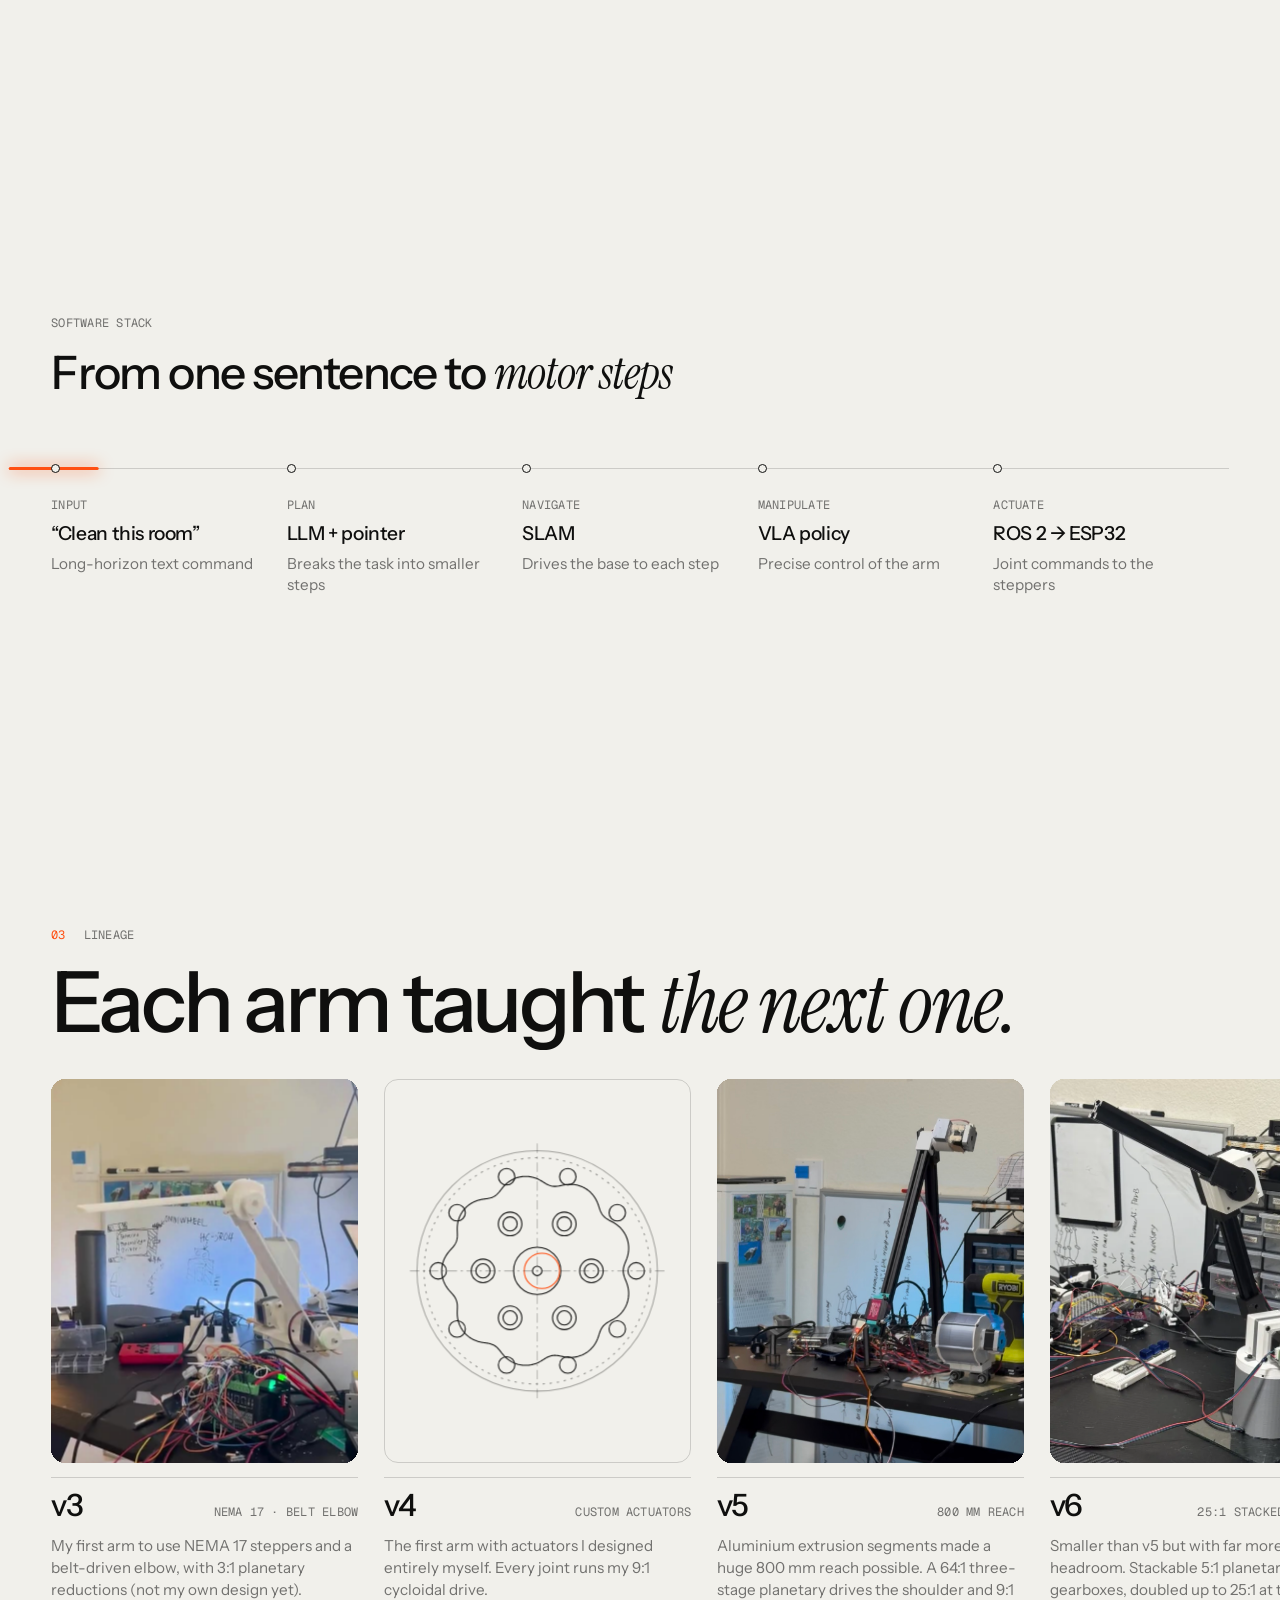
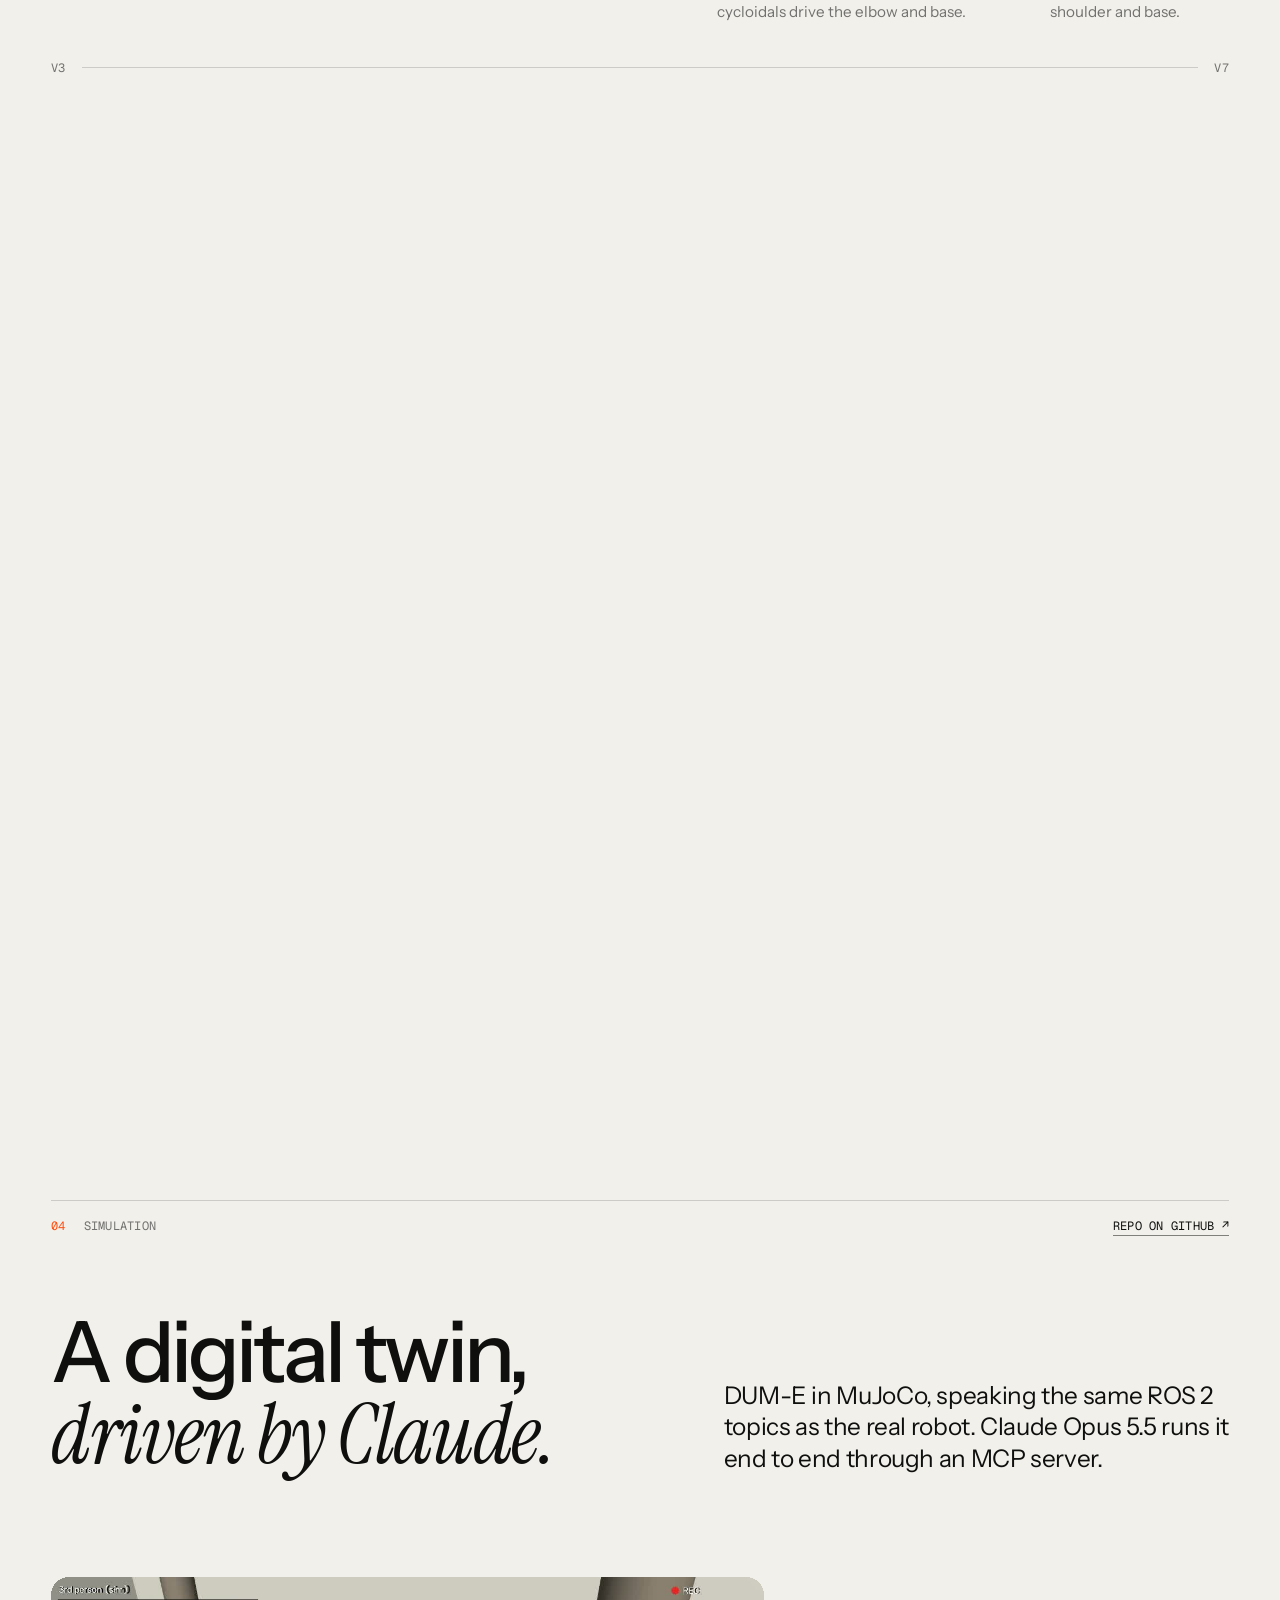
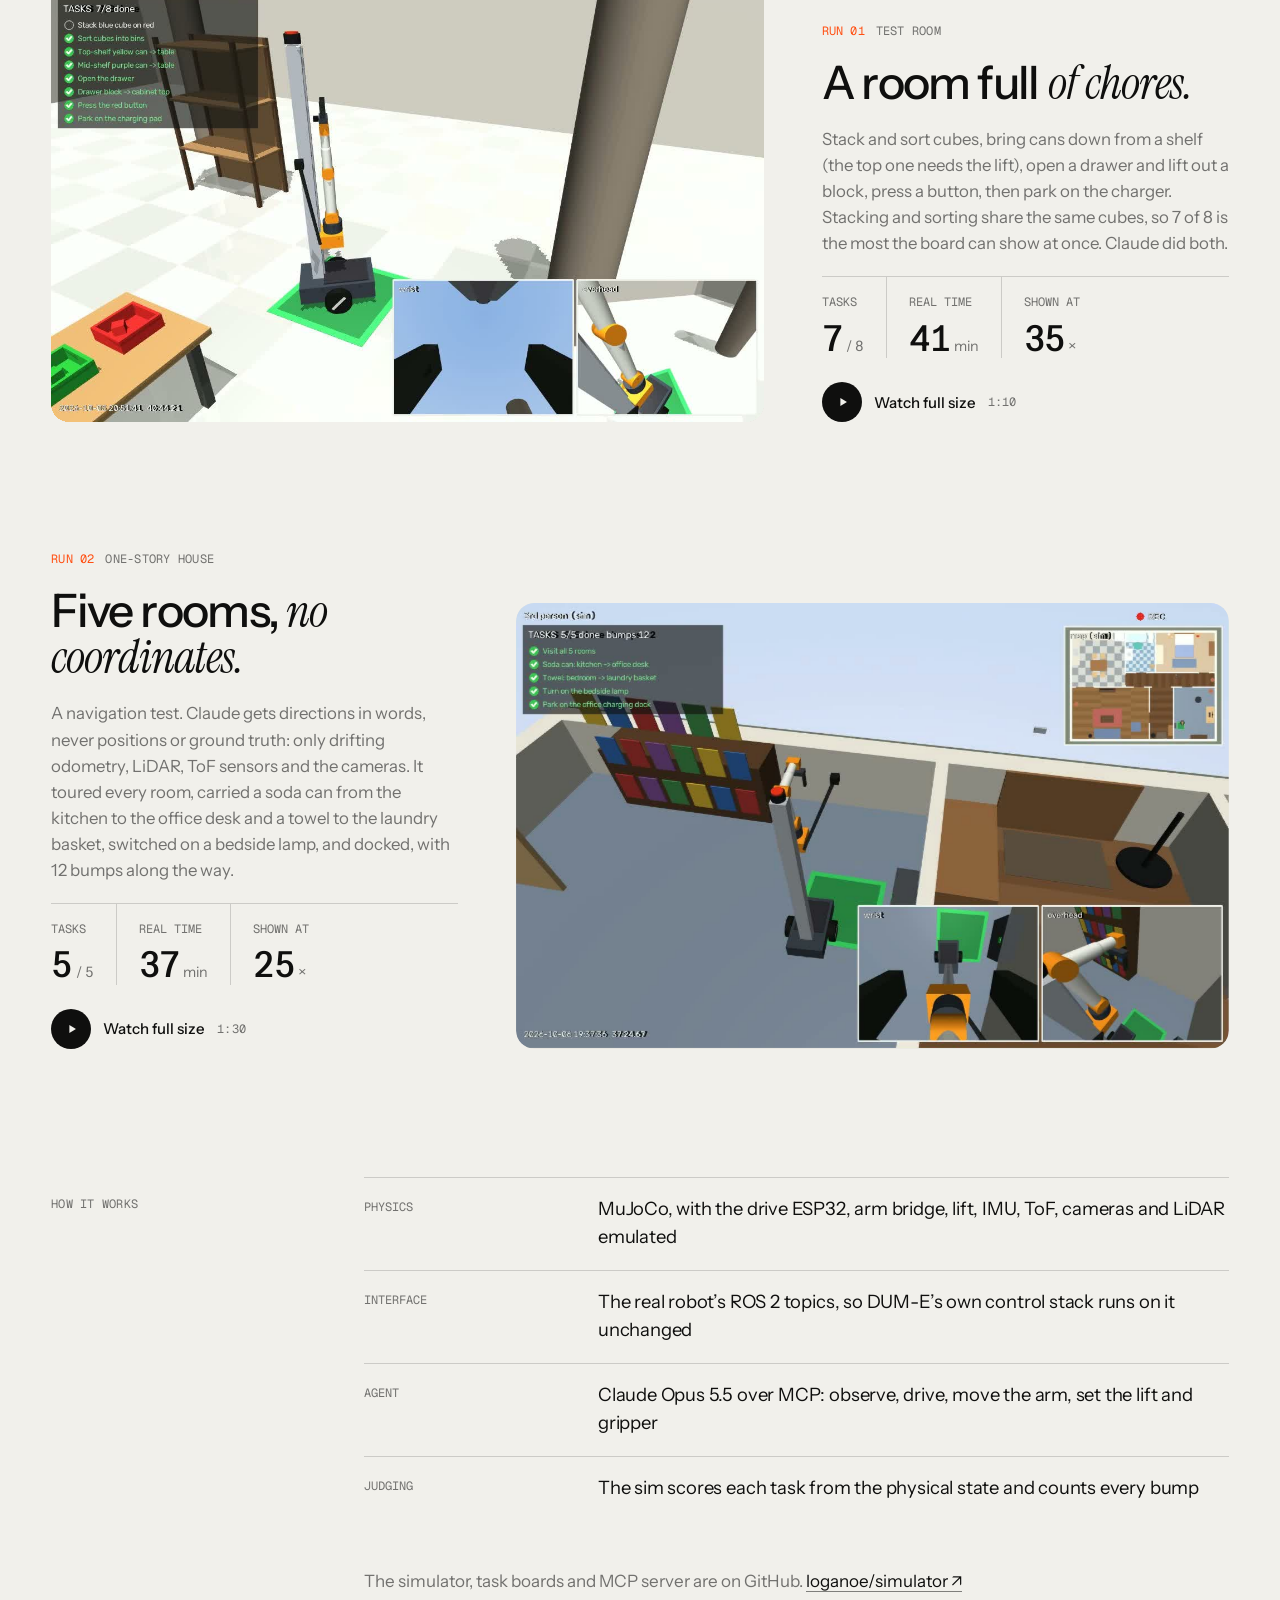
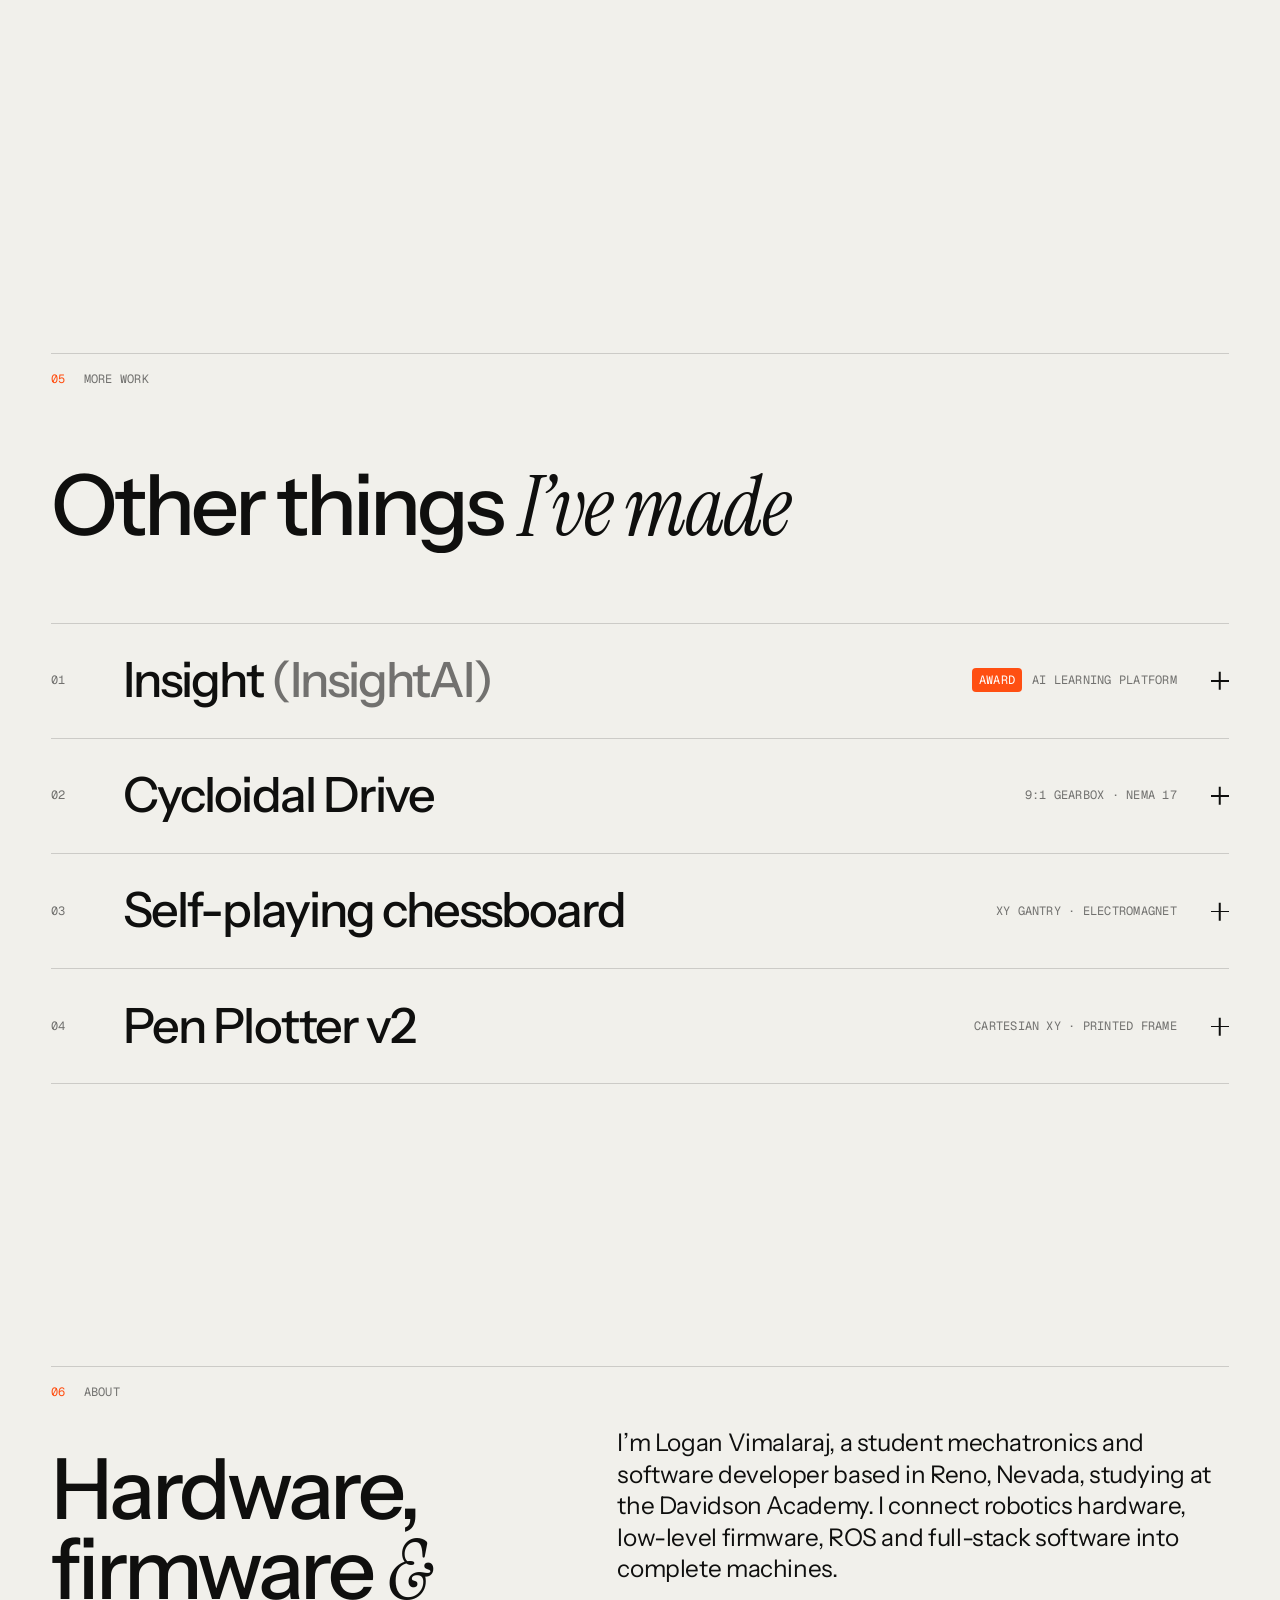
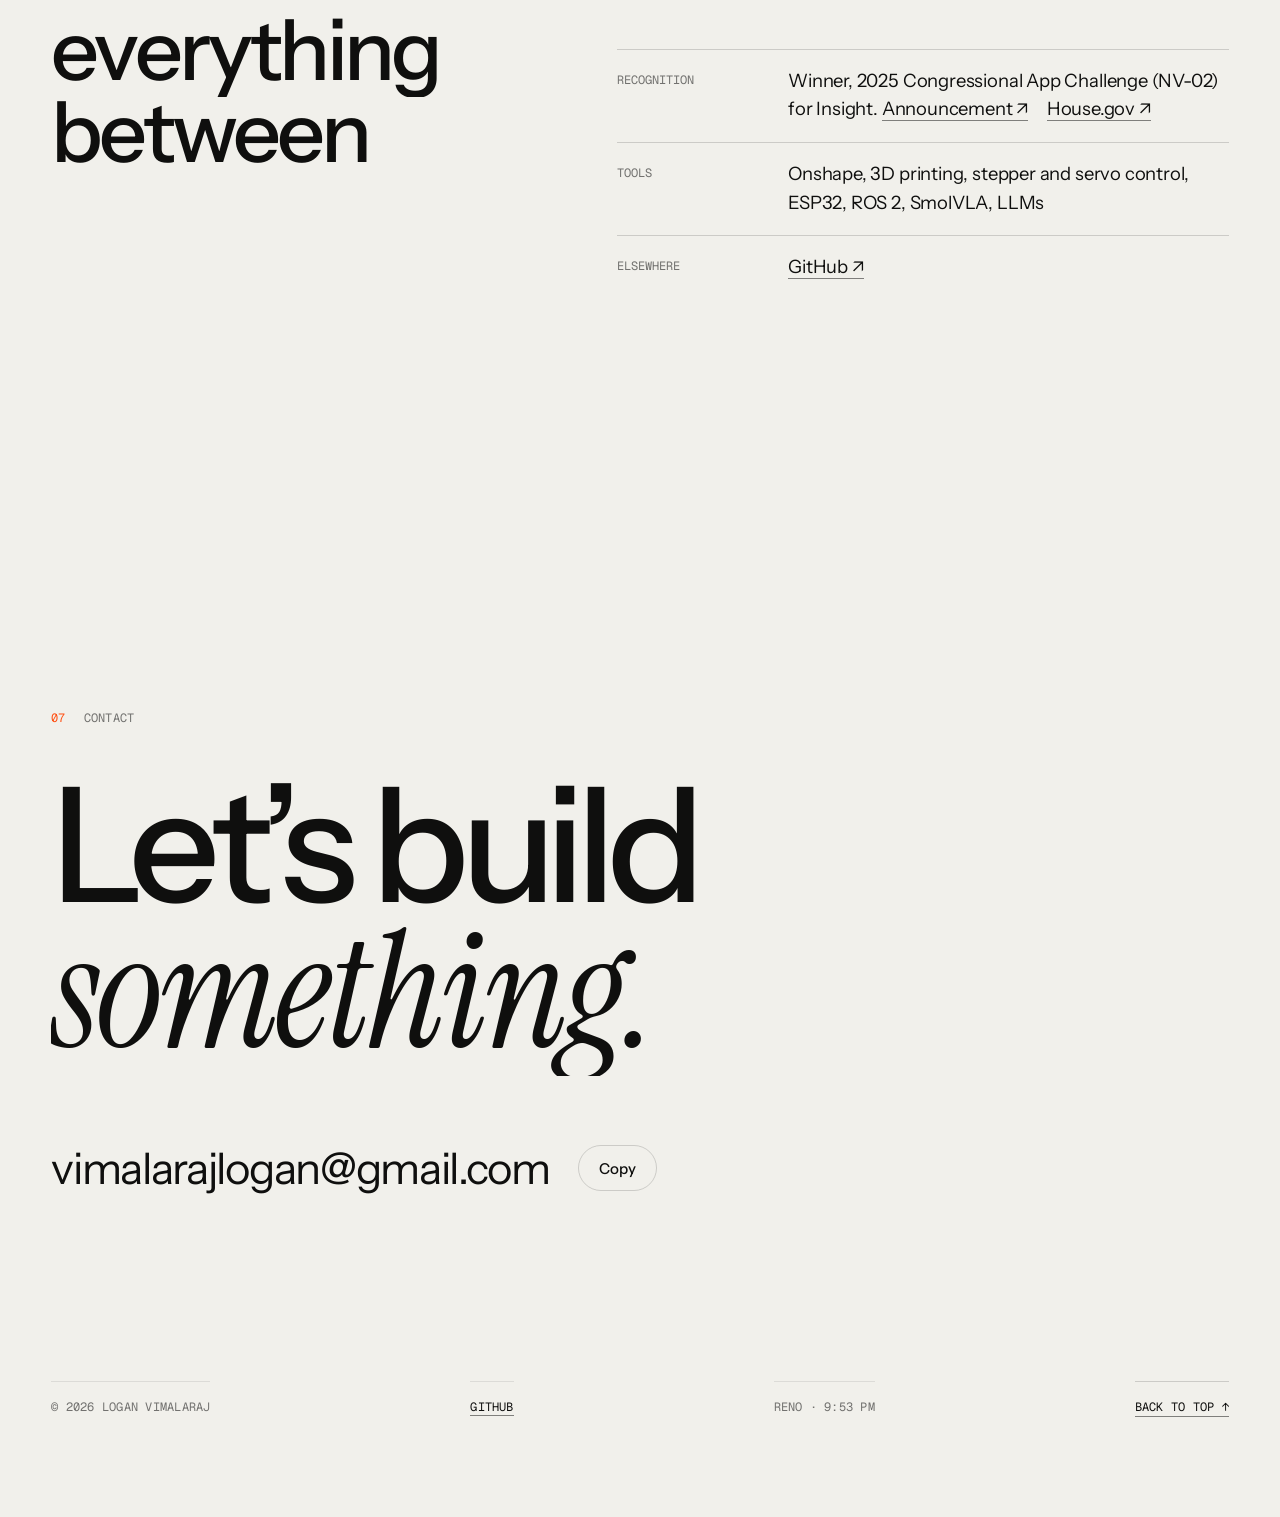
==== commit 88259b18: "Add simulation section with two Claude-driven DUM-E runs Co-Authored-By: Claude Opus 5.5 <noreply@an" ====
--- a/index.html
+++ b/index.html
@@ -91,6 +91,7 @@
         <a href="#arm-v7" data-roll>Arm v7</a>
         <a href="#dume" data-roll>DUM-E</a>
         <a href="#lineage" data-roll>Lineage</a>
+        <a href="#sim" data-roll>Sim</a>
         <a href="#projects" data-roll>Projects</a>
         <a href="#contact" data-roll>Contact</a>
       </nav>
@@ -479,11 +480,128 @@
         </div>
       </section>
 
+      <!-- SIMULATION -->
+      <section class="sim" id="sim" data-theme="dark" aria-labelledby="sim-title">
+        <div class="wrap">
+          <header class="sec-head">
+            <p class="mono" data-reveal="fade"><span class="idx">04</span> Simulation</p>
+            <p class="mono sec-head__links" data-reveal="fade">
+              <a class="link" href="https://github.com/loganoe/simulator">Repo on GitHub ↗</a>
+            </p>
+          </header>
+
+          <div class="sim__head">
+            <h2 class="h2" id="sim-title" data-reveal="lines">A digital twin, <em>driven by Claude.</em></h2>
+            <p class="lead" data-reveal="lines">
+              DUM-E in MuJoCo, speaking the same ROS&nbsp;2 topics as the real
+              robot. Claude Opus 5.5 runs it end to end through an MCP server.
+            </p>
+          </div>
+
+          <div class="runs">
+            <article class="run">
+              <figure class="run__media" data-open-demo="sim-room">
+                <video
+                  id="sim-room"
+                  data-src="/media/sim-room.mp4"
+                  poster="/media/sim-room.jpg"
+                  width="1280"
+                  height="800"
+                  muted
+                  loop
+                  playsinline
+                  preload="none"
+                  data-autoplay
+                  aria-label="Claude driving the simulated DUM-E through the test-room tasks, shown at 35× speed"
+                ></video>
+              </figure>
+              <div class="run__text">
+                <p class="mono" data-reveal="fade"><span class="idx">Run 01</span>Test room</p>
+                <h3 class="h3" data-reveal="lines">A room full <em>of chores.</em></h3>
+                <p data-reveal="fade">
+                  Stack and sort cubes, bring cans down from a shelf (the top one
+                  needs the lift), open a drawer and lift out a block, press a
+                  button, then park on the charger. Stacking and sorting share the
+                  same cubes, so 7 of 8 is the most the board can show at once.
+                  Claude did both.
+                </p>
+                <dl class="run__stats" data-reveal="stagger">
+                  <div><dt>Tasks</dt><dd><span data-count="7">7</span><small>/ 8</small></dd></div>
+                  <div><dt>Real time</dt><dd><span data-count="41">41</span><small>min</small></dd></div>
+                  <div><dt>Shown at</dt><dd><span data-count="35">35</span><small>×</small></dd></div>
+                </dl>
+                <button class="run__play" type="button" data-open-demo="sim-room" data-magnetic>
+                  <span class="play__icon" aria-hidden="true">
+                    <svg viewBox="0 0 16 16"><path d="M5 3.5v9l7.5-4.5z" /></svg>
+                  </span>
+                  Watch full size <span class="mono">1:10</span>
+                </button>
+              </div>
+            </article>
+
+            <article class="run run--flip">
+              <figure class="run__media" data-open-demo="sim-house">
+                <video
+                  id="sim-house"
+                  data-src="/media/sim-house.mp4"
+                  poster="/media/sim-house.jpg"
+                  width="1280"
+                  height="800"
+                  muted
+                  loop
+                  playsinline
+                  preload="none"
+                  data-autoplay
+                  aria-label="Claude navigating the simulated DUM-E through a five-room house, shown at 25× speed"
+                ></video>
+              </figure>
+              <div class="run__text">
+                <p class="mono" data-reveal="fade"><span class="idx">Run 02</span>One-story house</p>
+                <h3 class="h3" data-reveal="lines">Five rooms, <em>no coordinates.</em></h3>
+                <p data-reveal="fade">
+                  A navigation test. Claude gets directions in words, never
+                  positions or ground truth: only drifting odometry, LiDAR, ToF
+                  sensors and the cameras. It toured every room, carried a soda
+                  can from the kitchen to the office desk and a towel to the
+                  laundry basket, switched on a bedside lamp, and docked, with 12
+                  bumps along the way.
+                </p>
+                <dl class="run__stats" data-reveal="stagger">
+                  <div><dt>Tasks</dt><dd><span data-count="5">5</span><small>/ 5</small></dd></div>
+                  <div><dt>Real time</dt><dd><span data-count="37">37</span><small>min</small></dd></div>
+                  <div><dt>Shown at</dt><dd><span data-count="25">25</span><small>×</small></dd></div>
+                </dl>
+                <button class="run__play" type="button" data-open-demo="sim-house" data-magnetic>
+                  <span class="play__icon" aria-hidden="true">
+                    <svg viewBox="0 0 16 16"><path d="M5 3.5v9l7.5-4.5z" /></svg>
+                  </span>
+                  Watch full size <span class="mono">1:30</span>
+                </button>
+              </div>
+            </article>
+          </div>
+
+          <div class="spec">
+            <h3 class="mono spec__title" data-reveal="fade">How it works</h3>
+            <dl class="spec__list" data-reveal="rows">
+              <div><dt>Physics</dt><dd>MuJoCo, with the drive ESP32, arm bridge, lift, IMU, ToF, cameras and LiDAR emulated</dd></div>
+              <div><dt>Interface</dt><dd>The real robot’s ROS&nbsp;2 topics, so DUM-E’s own control stack runs on it unchanged</dd></div>
+              <div><dt>Agent</dt><dd>Claude Opus 5.5 over MCP: observe, drive, move the arm, set the lift and gripper</dd></div>
+              <div><dt>Judging</dt><dd>The sim scores each task from the physical state and counts every bump</dd></div>
+            </dl>
+            <p class="spec__foot" data-reveal="fade">
+              The simulator, task boards and MCP server are on GitHub.
+              <a class="link" href="https://github.com/loganoe/simulator">loganoe/simulator ↗</a>
+            </p>
+          </div>
+        </div>
+      </section>
+
       <!-- PROJECTS -->
       <section class="projects" id="projects" aria-labelledby="projects-title">
         <div class="wrap">
           <header class="sec-head">
-            <p class="mono" data-reveal="fade"><span class="idx">04</span> More work</p>
+            <p class="mono" data-reveal="fade"><span class="idx">05</span> More work</p>
           </header>
           <h2 class="h2" id="projects-title" data-reveal="lines">Other things <em>I’ve made</em></h2>
 
@@ -598,7 +716,7 @@
       <section class="about" id="about" aria-labelledby="about-title">
         <div class="wrap about__grid">
           <div>
-            <p class="mono" data-reveal="fade"><span class="idx">05</span> About</p>
+            <p class="mono" data-reveal="fade"><span class="idx">06</span> About</p>
             <h2 class="h2" id="about-title" data-reveal="lines">Hardware, firmware <em>&amp;</em> everything between</h2>
           </div>
           <div class="about__body">
@@ -620,7 +738,7 @@
       <!-- CONTACT -->
       <footer class="contact" id="contact" data-theme="dark" aria-labelledby="contact-title">
         <div class="wrap">
-          <p class="mono" data-reveal="fade"><span class="idx">06</span> Contact</p>
+          <p class="mono" data-reveal="fade"><span class="idx">07</span> Contact</p>
           <h2 class="contact__title" id="contact-title" data-reveal="lines">Let’s build <em>something.</em></h2>
           <div class="contact__mail" data-reveal="fade">
             <a class="contact__email" href="mailto:vimalarajlogan@gmail.com">vimalarajlogan@gmail.com</a>
--- a/assets/css/site.css
+++ b/assets/css/site.css
@@ -1118,14 +1118,16 @@
 .arm {
   padding-block: clamp(100px, 14vw, 180px);
 }
-.arm__head {
+.arm__head,
+.sim__head {
   display: flex;
   justify-content: space-between;
   align-items: flex-end;
   gap: 32px;
 }
 @media (max-width: 820px) {
-  .arm__head {
+  .arm__head,
+  .sim__head {
     flex-direction: column;
     align-items: flex-start;
   }
@@ -1793,6 +1795,129 @@
   }
 }
 
+/* ── Simulation ──────────────────────────────────────── */
+
+.sim {
+  padding-block: clamp(100px, 14vw, 180px);
+}
+.runs {
+  display: grid;
+  gap: clamp(72px, 10vw, 150px);
+  margin-top: clamp(56px, 8vw, 110px);
+}
+.run {
+  display: grid;
+  grid-template-columns: minmax(0, 7fr) minmax(0, 4fr);
+  align-items: end;
+  gap: clamp(28px, 4.5vw, 72px);
+}
+.run--flip {
+  grid-template-columns: minmax(0, 4fr) minmax(0, 7fr);
+}
+.run--flip .run__media {
+  order: 2;
+}
+/* The HUD fills all four corners, so controls live beside the video */
+.run__media {
+  position: relative;
+  aspect-ratio: 16 / 10;
+  overflow: hidden;
+  border-radius: 18px;
+  background: var(--surface);
+  cursor: pointer;
+}
+.run__media video {
+  width: 100%;
+  height: 100%;
+  object-fit: cover;
+  transition: transform 1.2s var(--ease);
+}
+.run__media:hover video {
+  transform: scale(1.025);
+}
+.run__text {
+  display: grid;
+  align-content: end;
+  justify-items: start;
+  gap: 20px;
+}
+.run__text > p:not(.mono) {
+  max-width: 44ch;
+  font-size: 1.05rem;
+  color: var(--muted);
+}
+.run__stats {
+  display: grid;
+  grid-template-columns: repeat(3, auto);
+  justify-self: stretch;
+  justify-content: start;
+  border-top: 1px solid var(--line);
+}
+.run__stats > div {
+  display: grid;
+  gap: 10px;
+  padding: 16px 22px 4px 0;
+}
+.run__stats > div + div {
+  padding-left: 22px;
+  border-left: 1px solid var(--line);
+}
+.run__stats dt {
+  font-family: var(--mono);
+  font-size: 12px;
+  text-transform: uppercase;
+  color: var(--muted);
+}
+.run__stats dd {
+  font-size: clamp(1.9rem, 2.8vw, 2.8rem);
+  line-height: 0.9;
+  font-weight: 500;
+  letter-spacing: -0.05em;
+  font-variant-numeric: tabular-nums;
+}
+.run__stats small {
+  font-size: 0.4em;
+  letter-spacing: 0;
+  color: var(--muted);
+  margin-left: 0.3em;
+  font-weight: 400;
+}
+.run__play {
+  display: inline-flex;
+  align-items: center;
+  gap: 12px;
+  margin-top: 4px;
+  font-size: 15px;
+  font-weight: 500;
+}
+.run__play .play__icon {
+  width: 40px;
+  height: 40px;
+  background: var(--fg);
+}
+.run__play .play__icon svg {
+  fill: var(--bg);
+}
+.run__play:hover .play__icon {
+  transform: scale(1.1);
+  background: var(--accent);
+}
+.run__play:hover .play__icon svg {
+  fill: #fff;
+}
+@media (max-width: 820px) {
+  .run,
+  .run--flip {
+    grid-template-columns: 1fr;
+  }
+  .run--flip .run__media {
+    order: 0;
+  }
+  .run__media {
+    border-radius: 14px;
+  }
+}
+
 /* ── About ───────────────────────────────────────────── */
 
 .about {
@@ -1900,7 +2025,7 @@
 
 .modal {
   margin: auto;
-  width: min(92vw, 1400px, calc(84vh * 16 / 9));
+  width: min(92vw, 1400px, calc(84vh * var(--ar, 16 / 9)));
   max-width: none;
   max-height: none;
   padding: 0;
@@ -1914,6 +2039,7 @@
 }
 .modal video {
   width: 100%;
+  height: auto;
   border-radius: 12px;
   background: #000;
 }
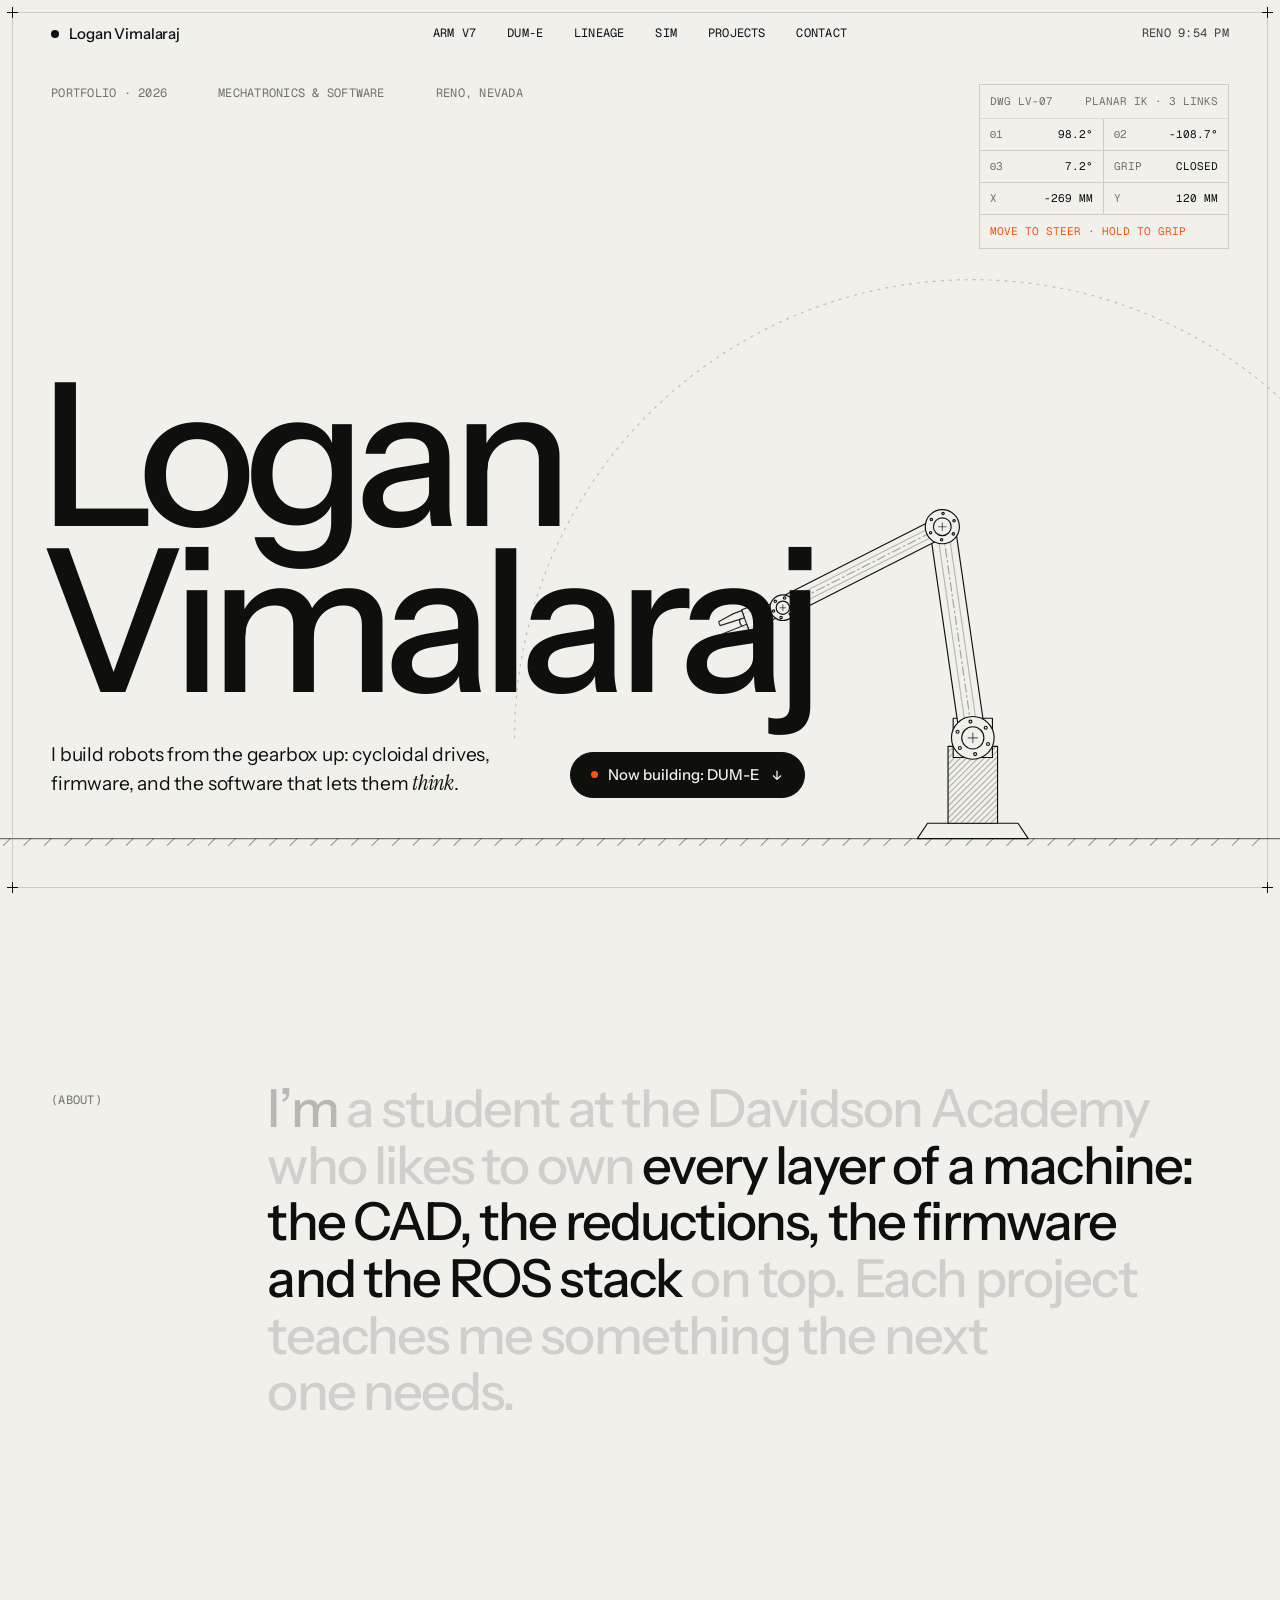
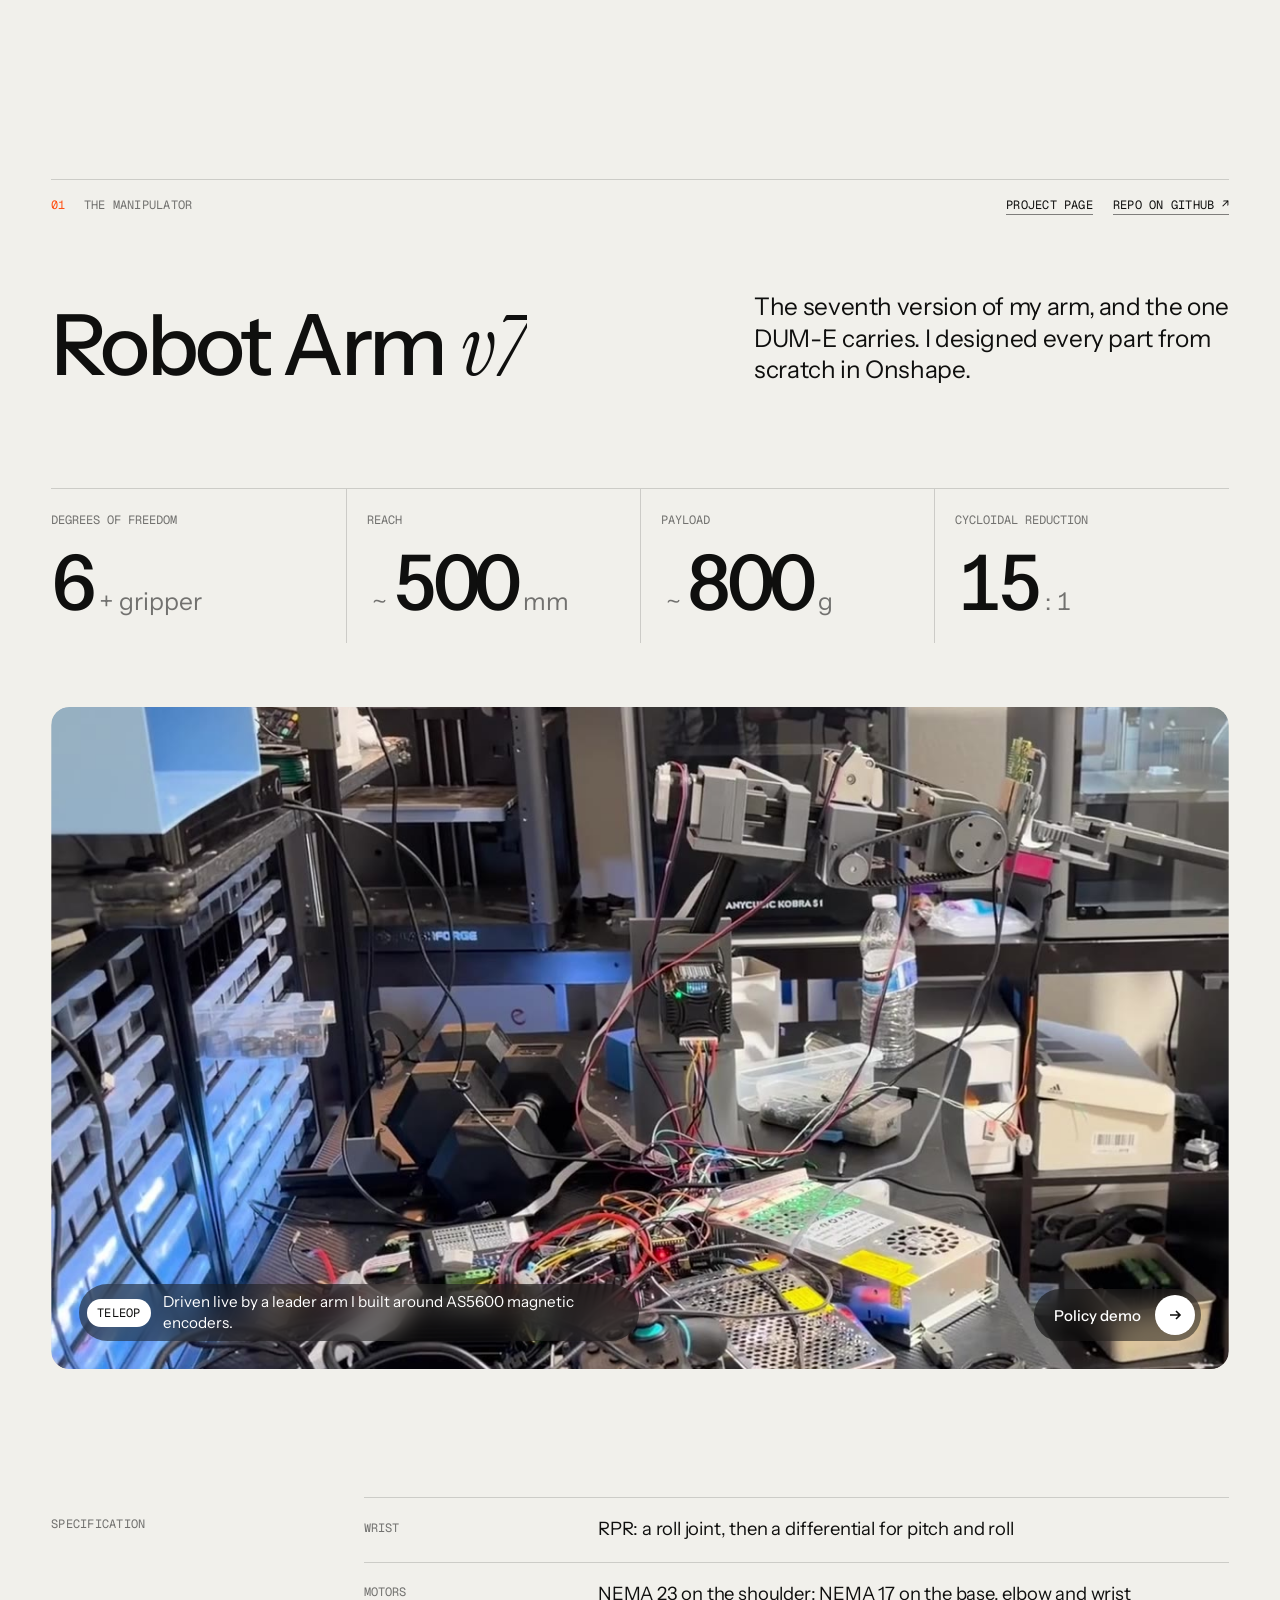
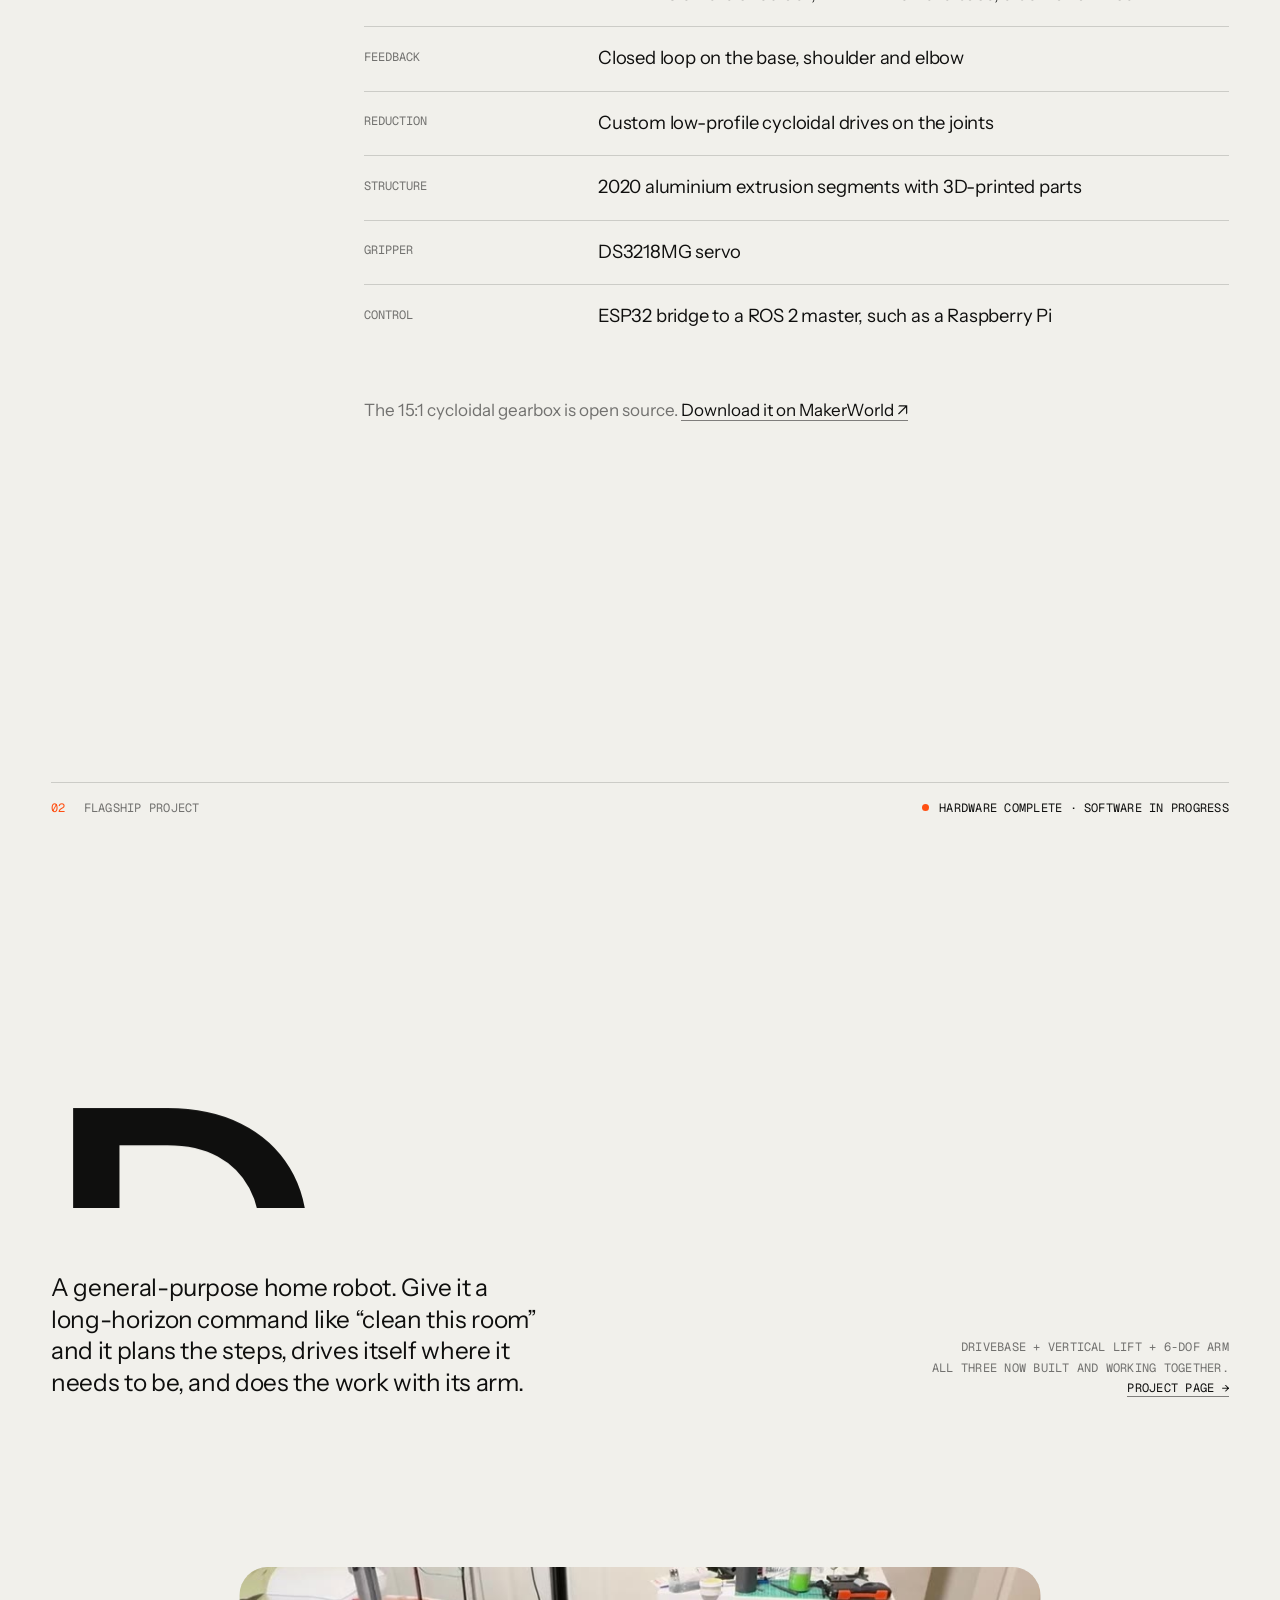
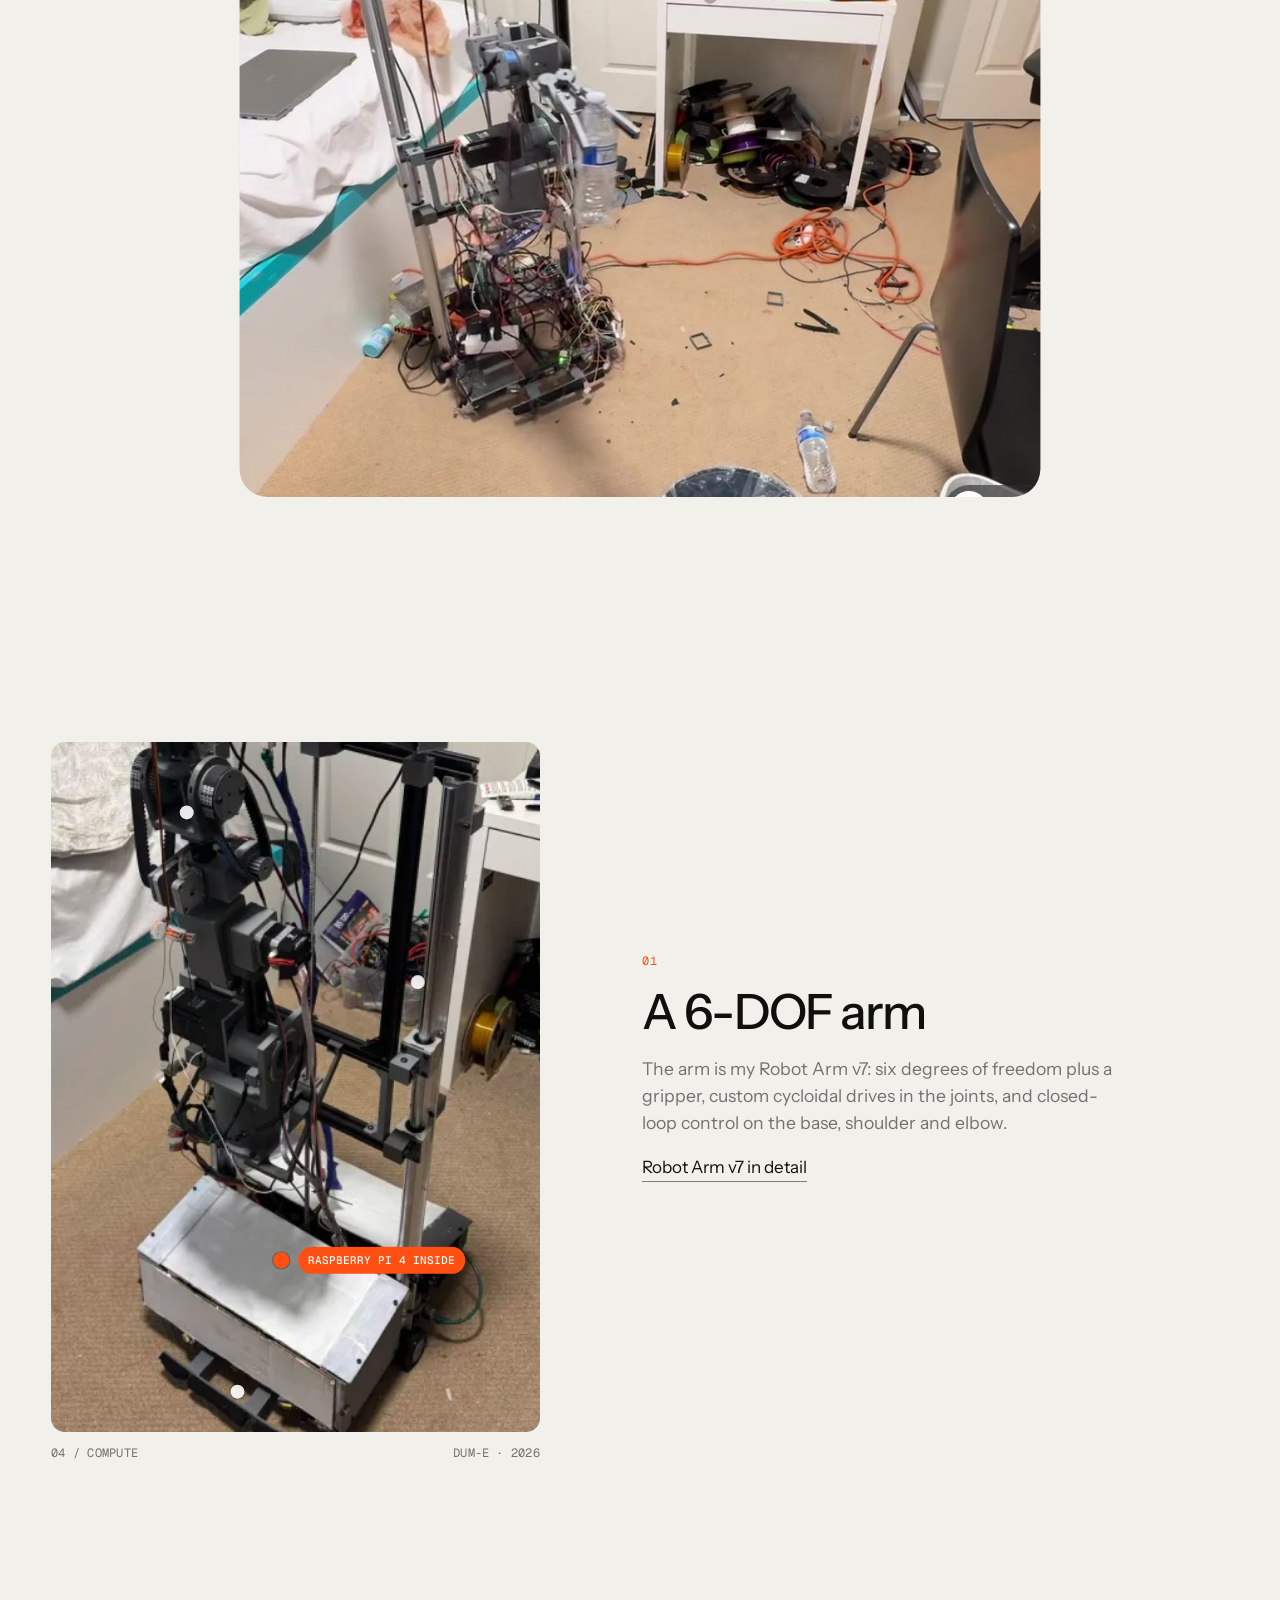
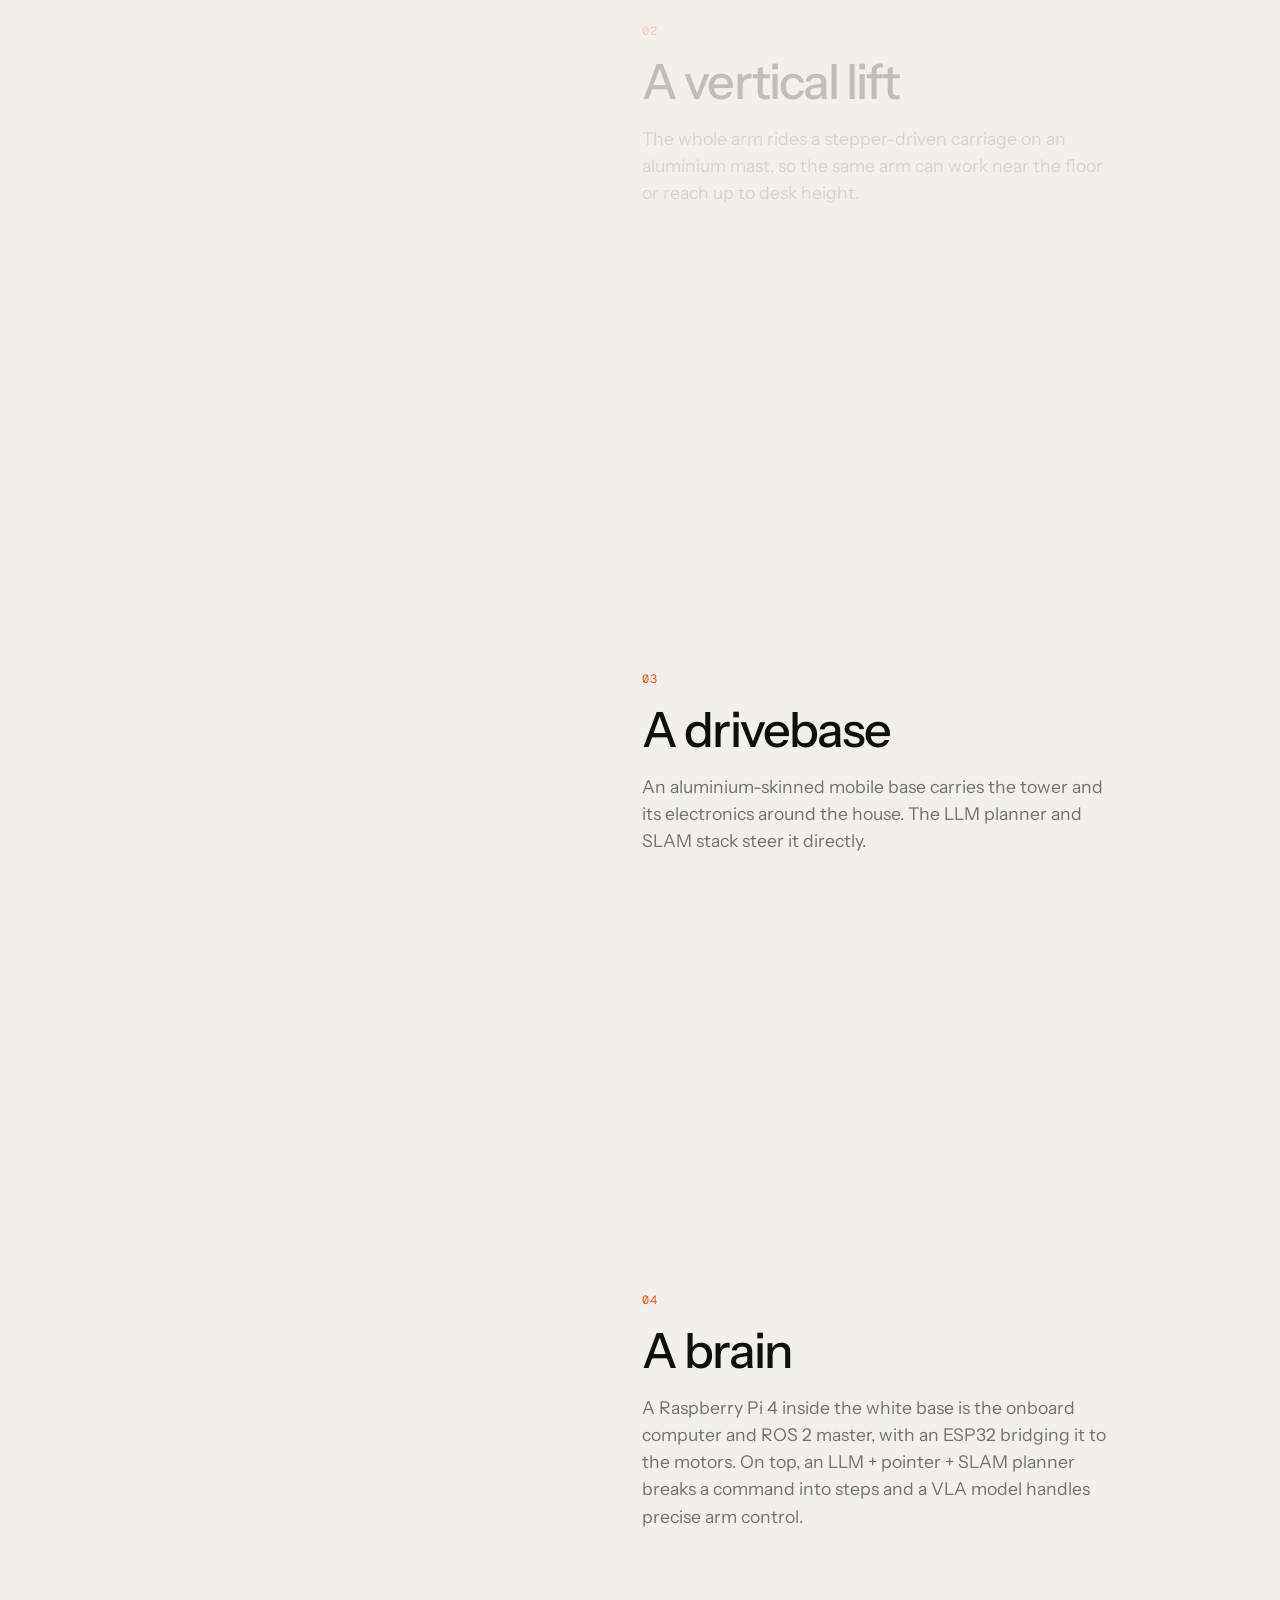
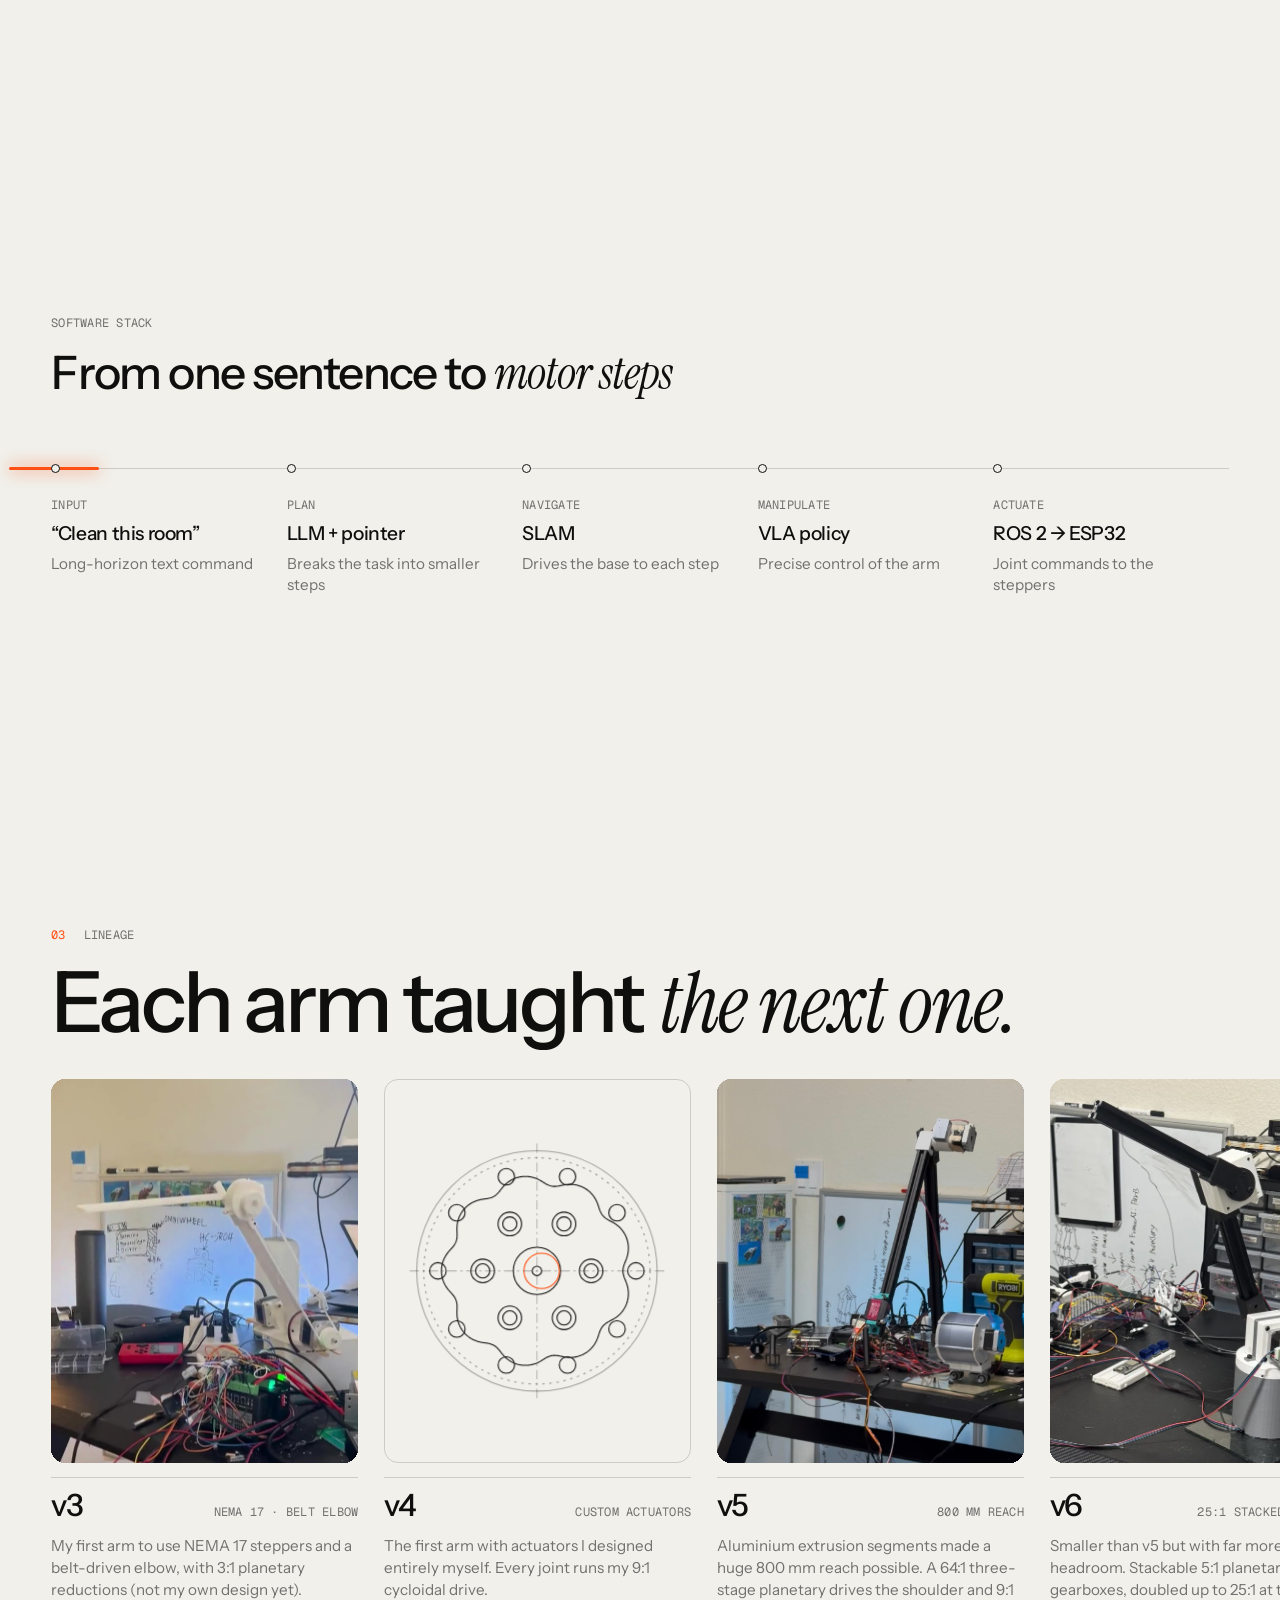
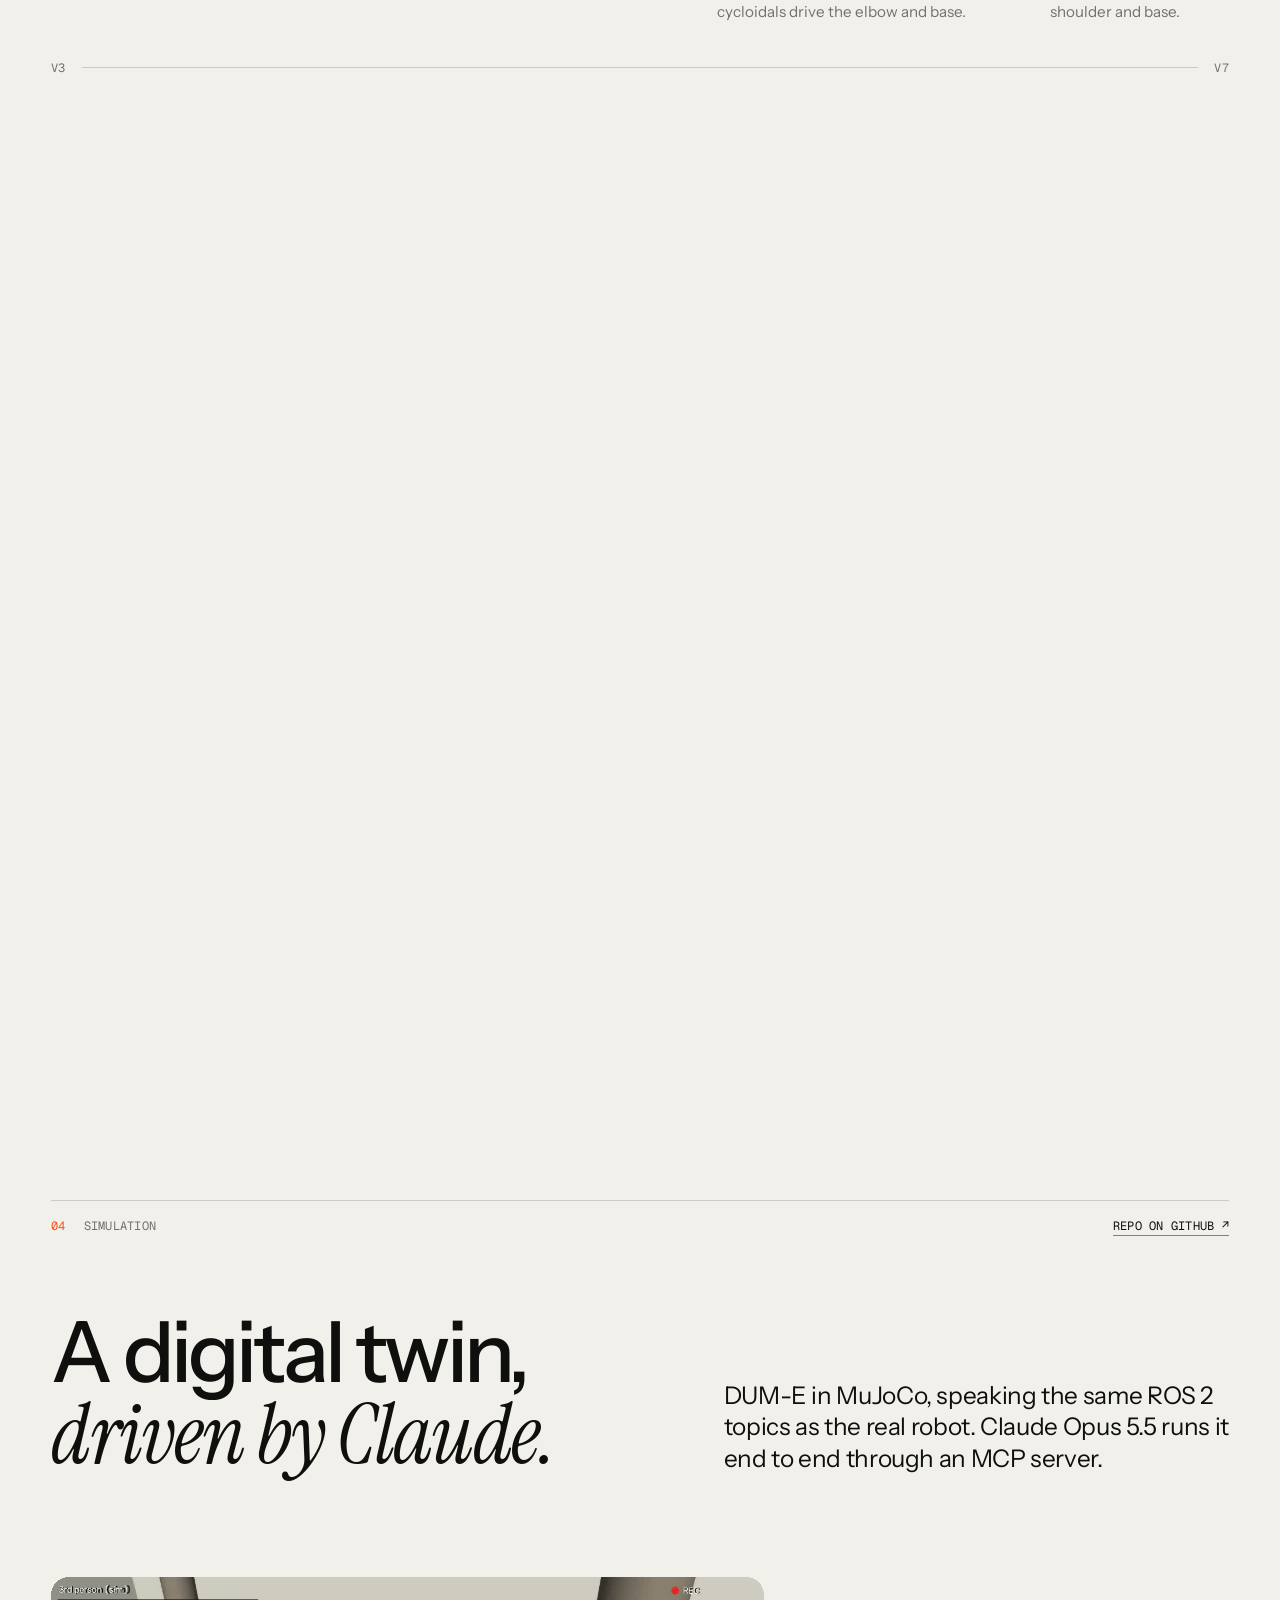
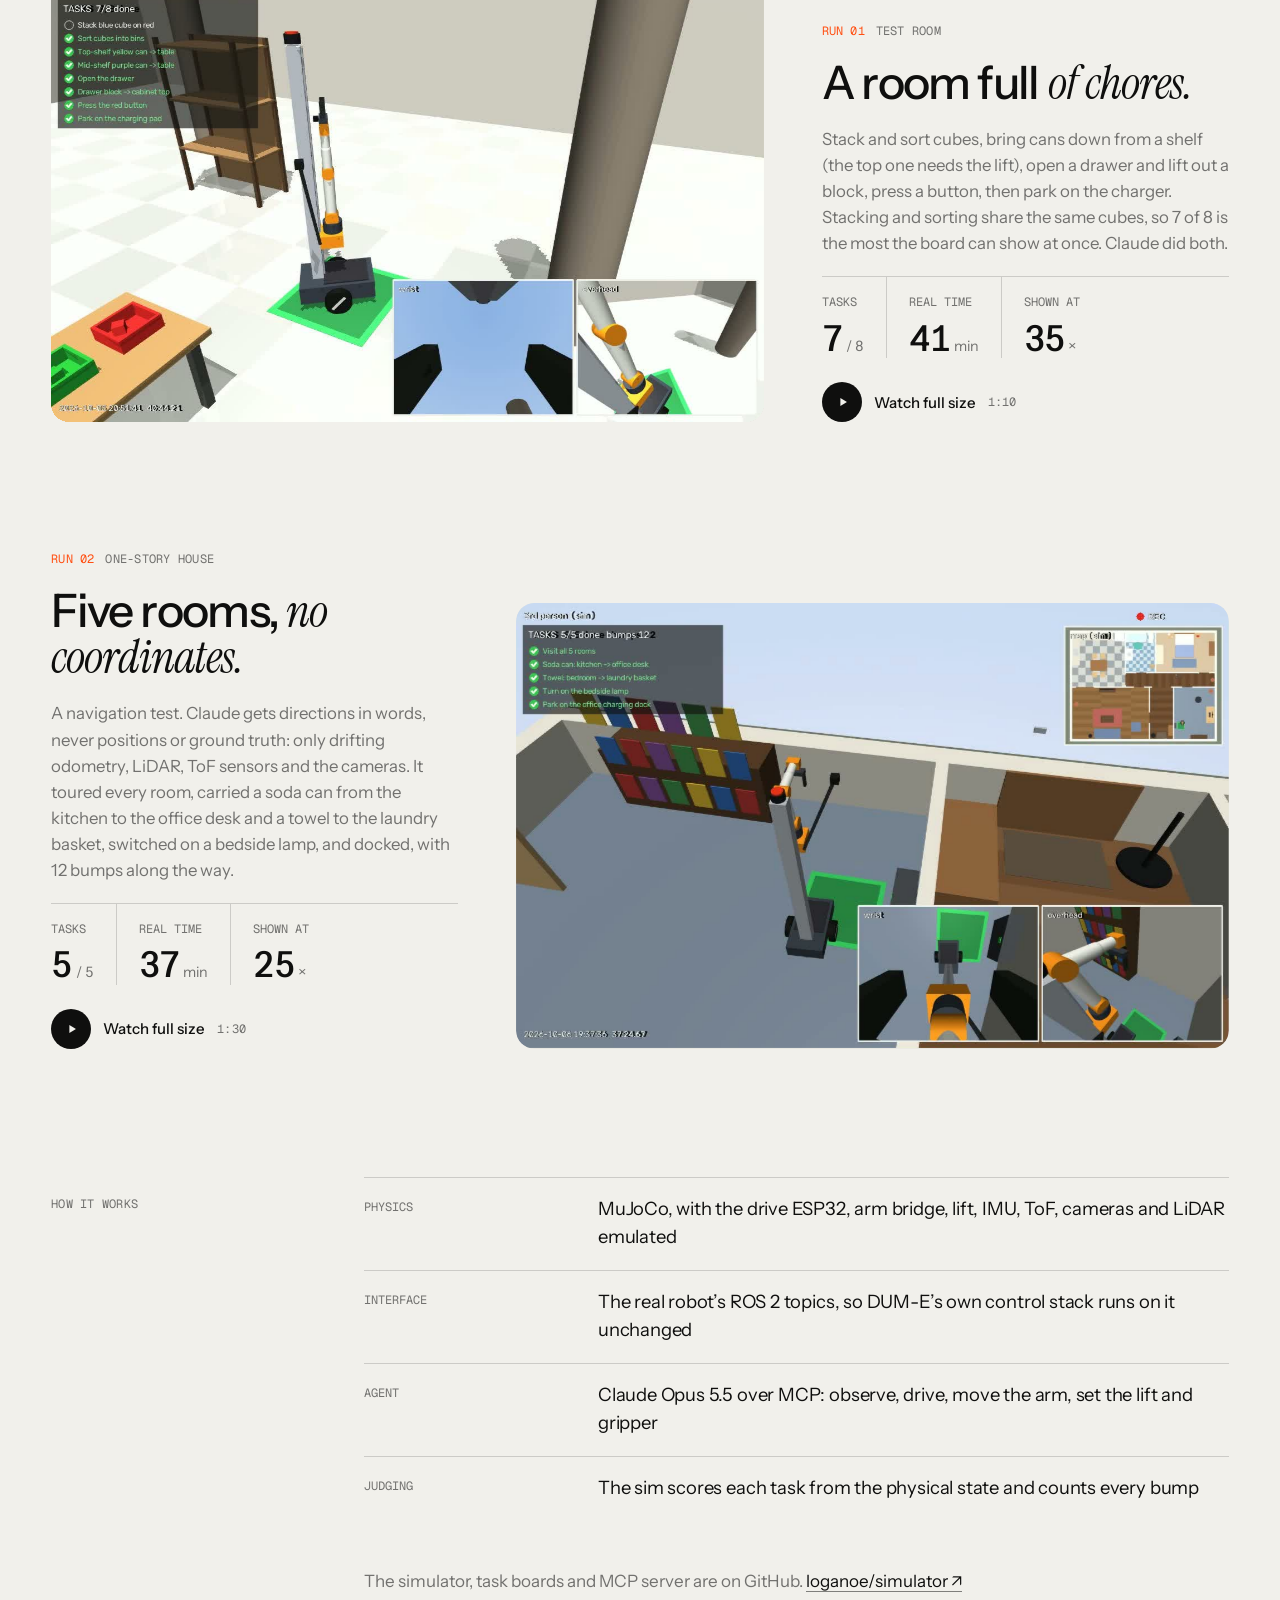
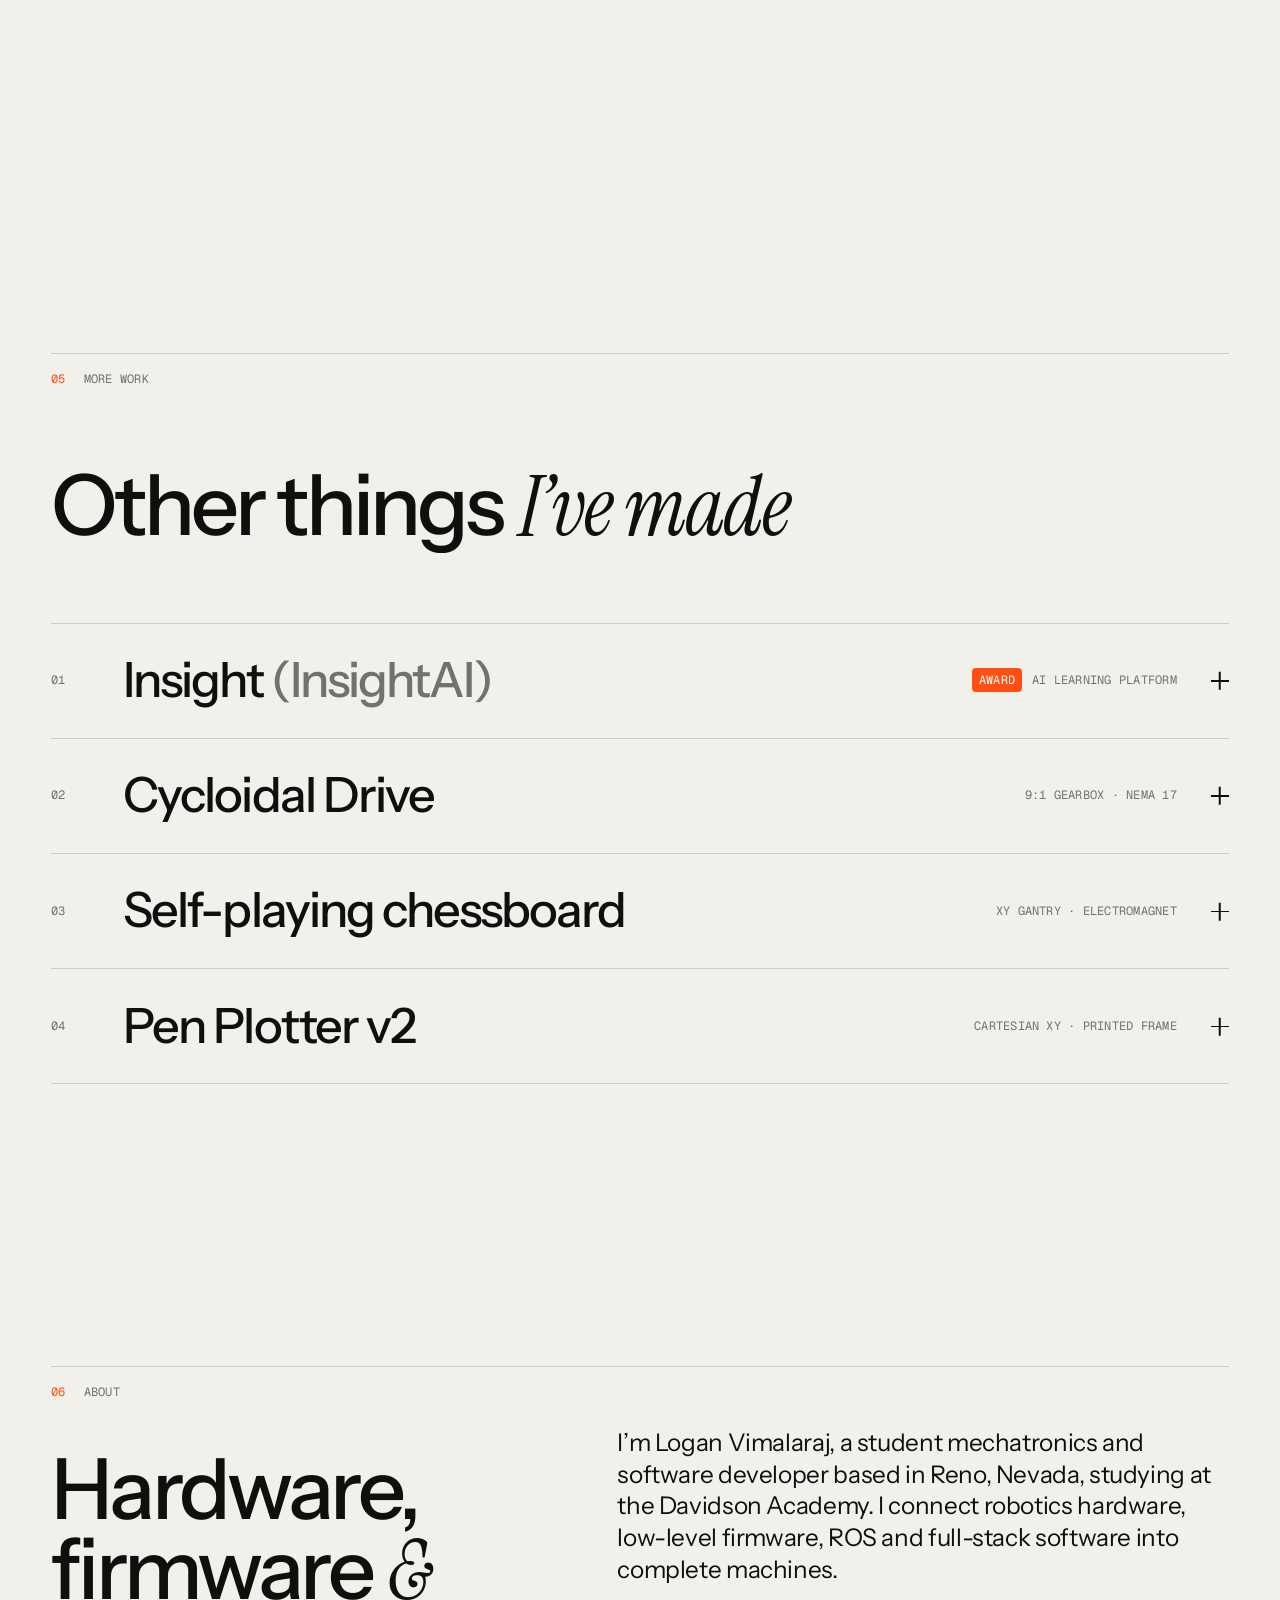
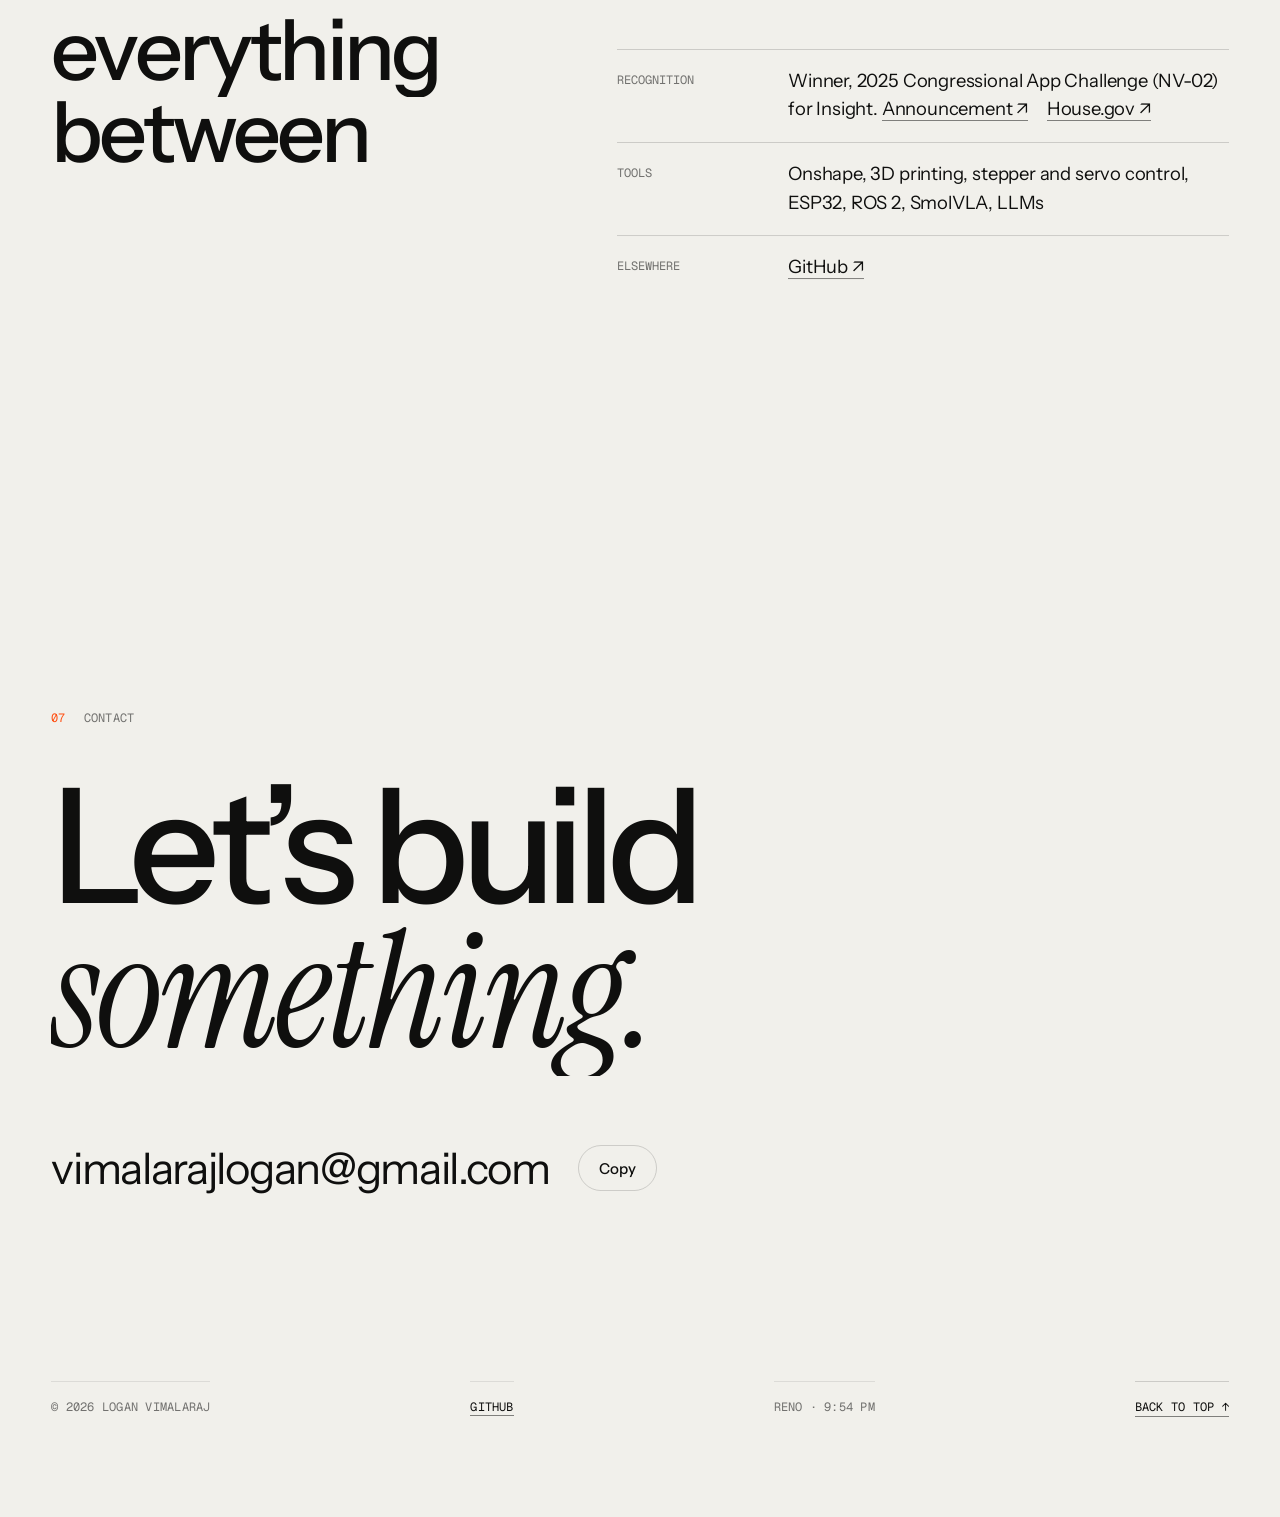
==== commit 9a0e936d: "Keep the hero name crawlable and enrich profile structured data The intro split the <h1> into one ar" ====
--- a/index.html
+++ b/index.html
@@ -12,6 +12,9 @@
     <link rel="canonical" href="https://loganoe.github.io/" />
     <meta name="theme-color" content="#f1f0eb" />
     <meta property="og:type" content="profile" />
+    <meta property="profile:first_name" content="Logan" />
+    <meta property="profile:last_name" content="Vimalaraj" />
+    <meta property="profile:username" content="loganoe" />
     <meta property="og:site_name" content="Logan Vimalaraj" />
     <meta property="og:title" content="Logan Vimalaraj | Robotics &amp; Software Developer" />
     <meta
@@ -51,17 +54,23 @@
             "name": "Logan Vimalaraj | Robotics & Software Developer",
             "isPartOf": { "@id": "https://loganoe.github.io/#website" },
             "mainEntity": { "@id": "https://loganoe.github.io/#person" },
+            "dateModified": "2026-10-10",
             "inLanguage": "en-US"
           },
           {
             "@type": "Person",
             "@id": "https://loganoe.github.io/#person",
             "name": "Logan Vimalaraj",
+            "givenName": "Logan",
+            "familyName": "Vimalaraj",
             "alternateName": "loganoe",
             "url": "https://loganoe.github.io/",
+            "mainEntityOfPage": { "@id": "https://loganoe.github.io/#profile" },
             "description": "Student mechatronics and software developer building robots, embedded systems, and AI tools.",
             "jobTitle": "Student mechatronics and software developer",
             "homeLocation": { "@type": "Place", "name": "Reno, Nevada" },
+            "knowsAbout": ["Robotics", "Mechatronics", "Robot arms", "Cycloidal drives", "ROS 2", "Embedded firmware", "Robot simulation", "Large language models"],
+            "award": "Winner, 2025 Congressional App Challenge (Nevada's 2nd District)",
             "sameAs": ["https://github.com/loganoe"]
           }
         ]
